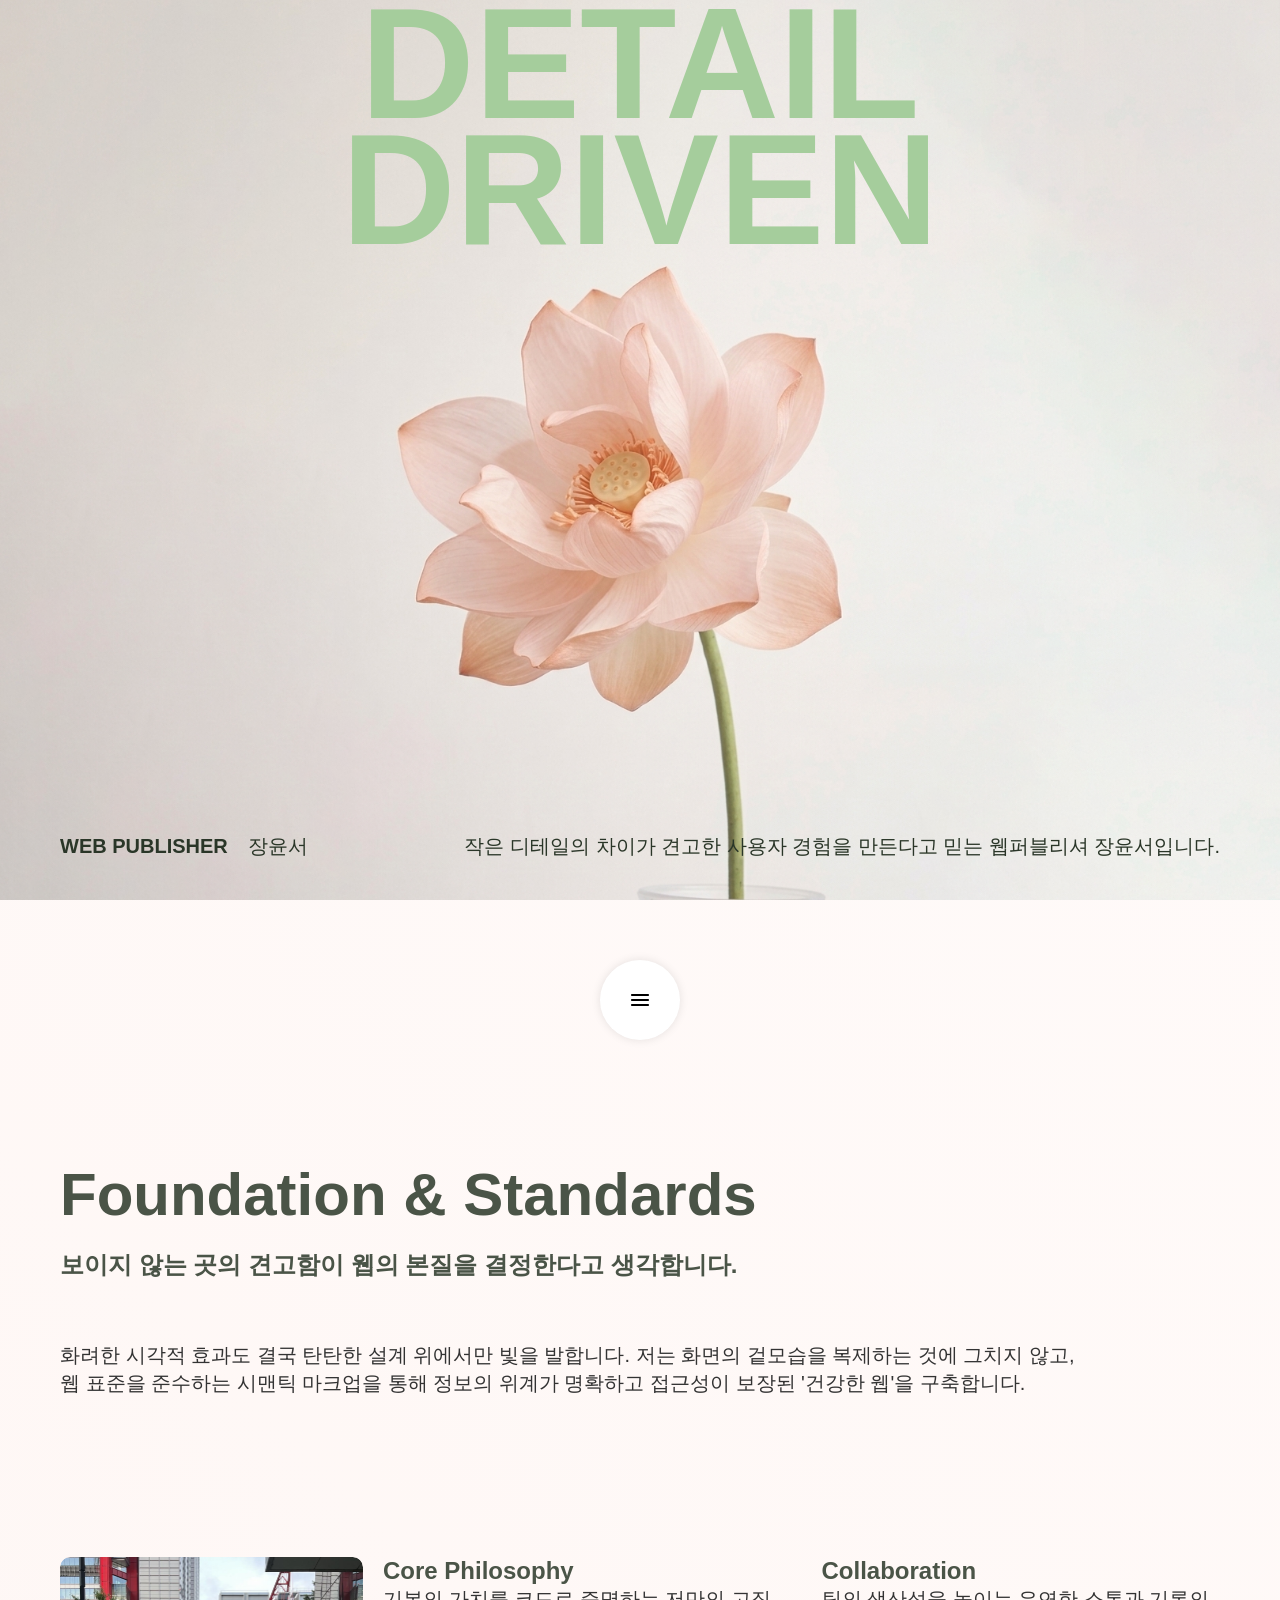
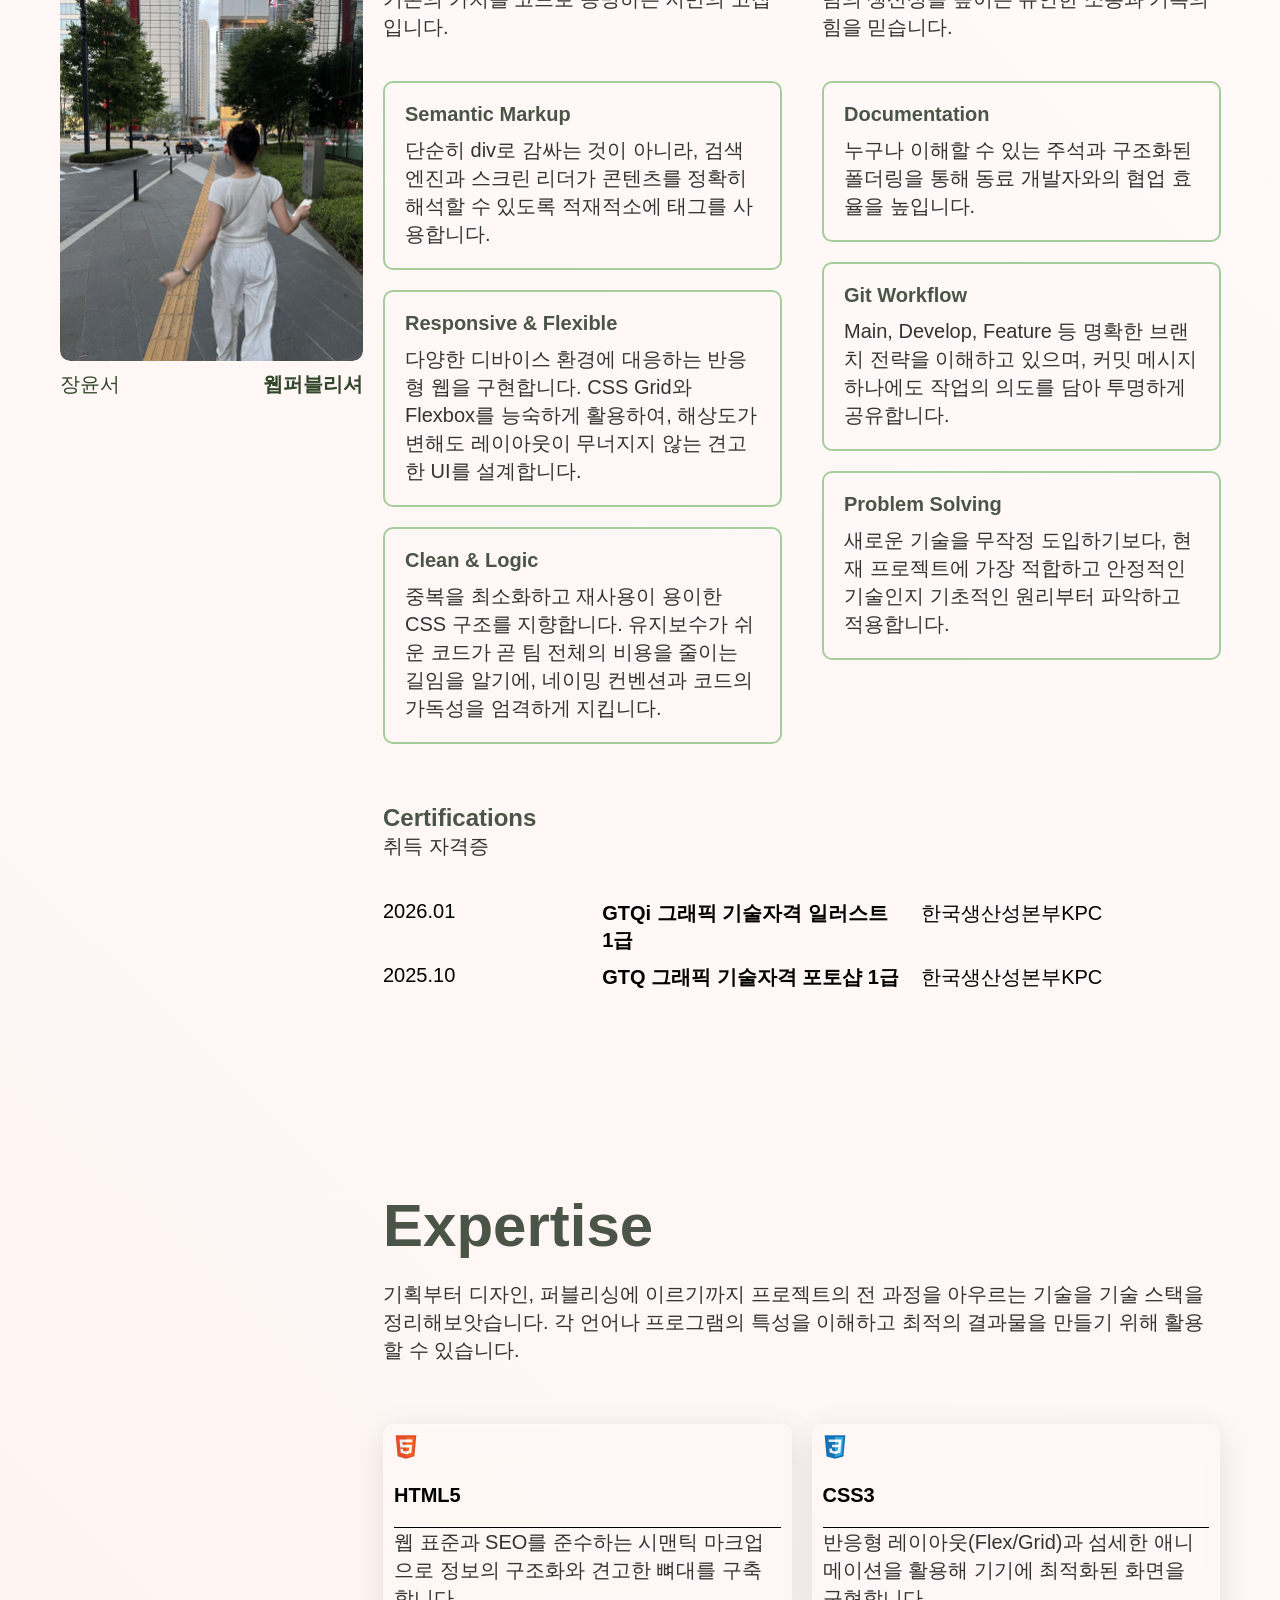
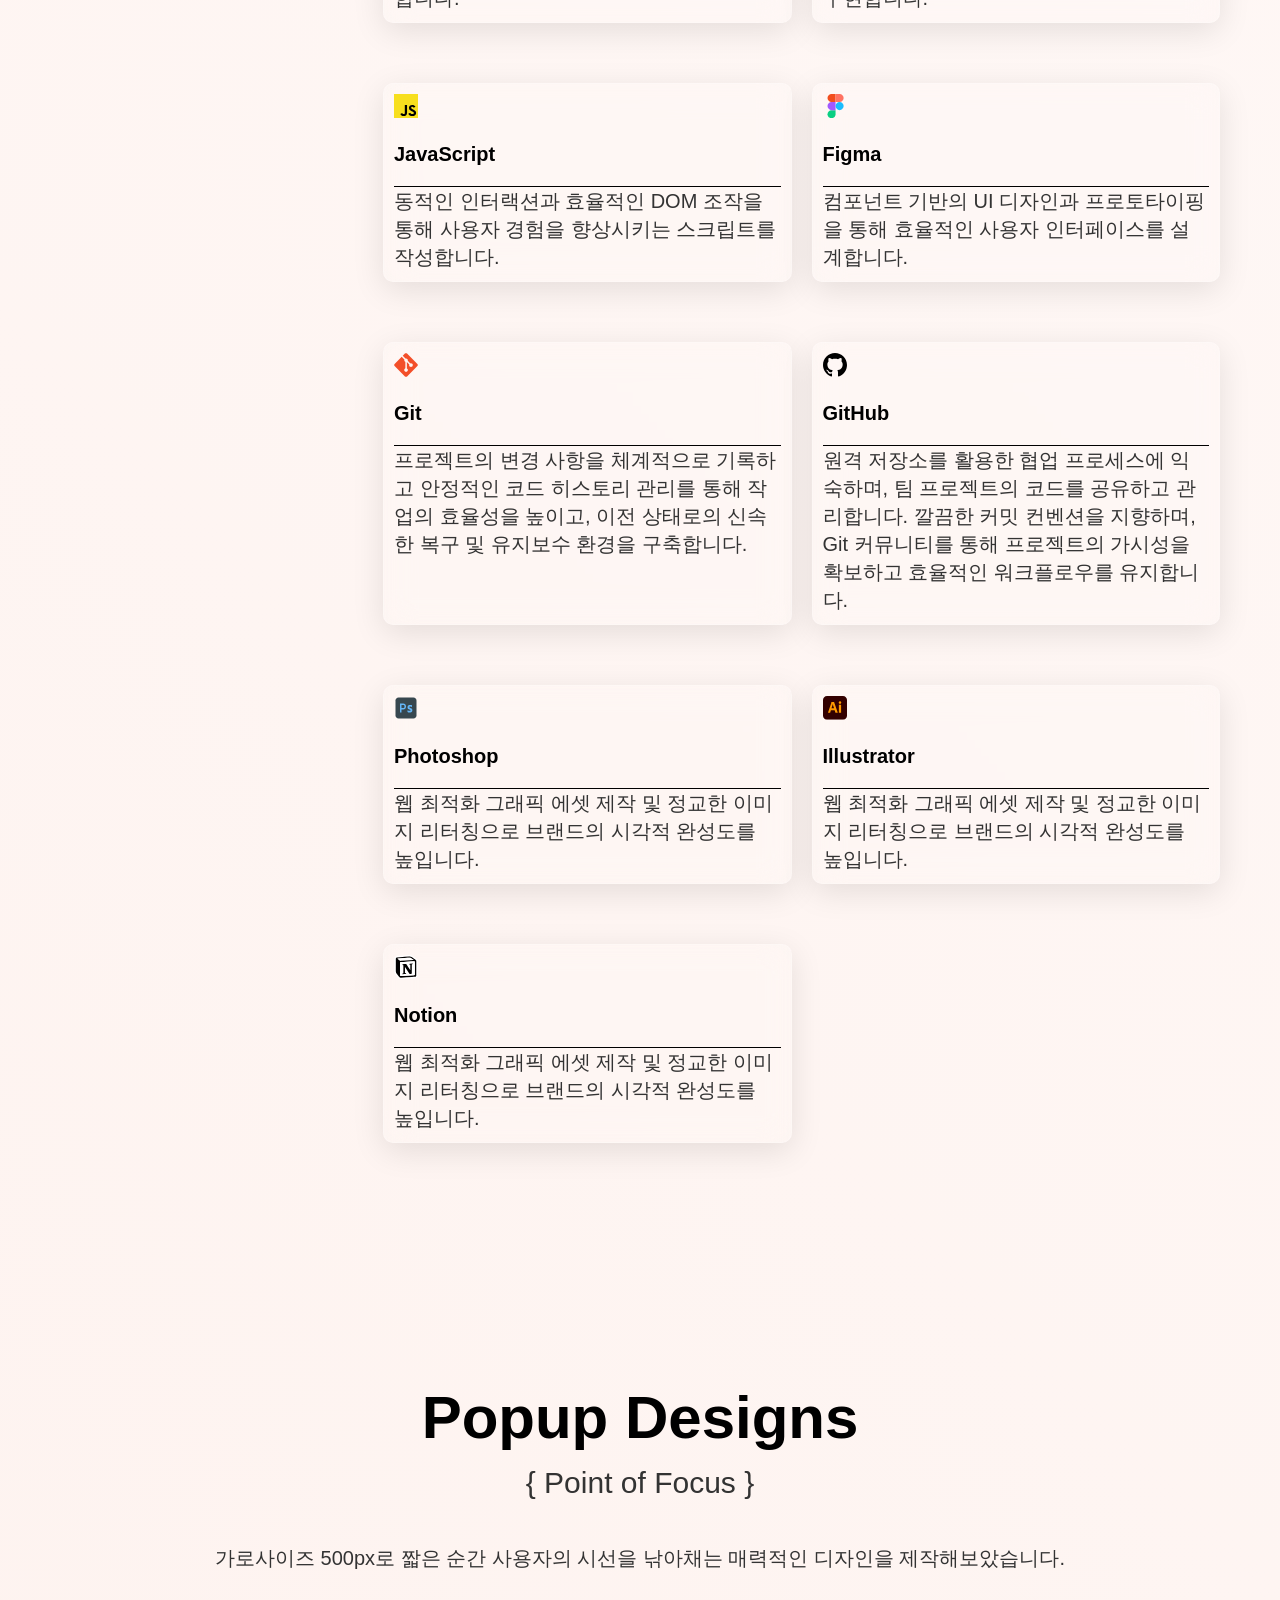
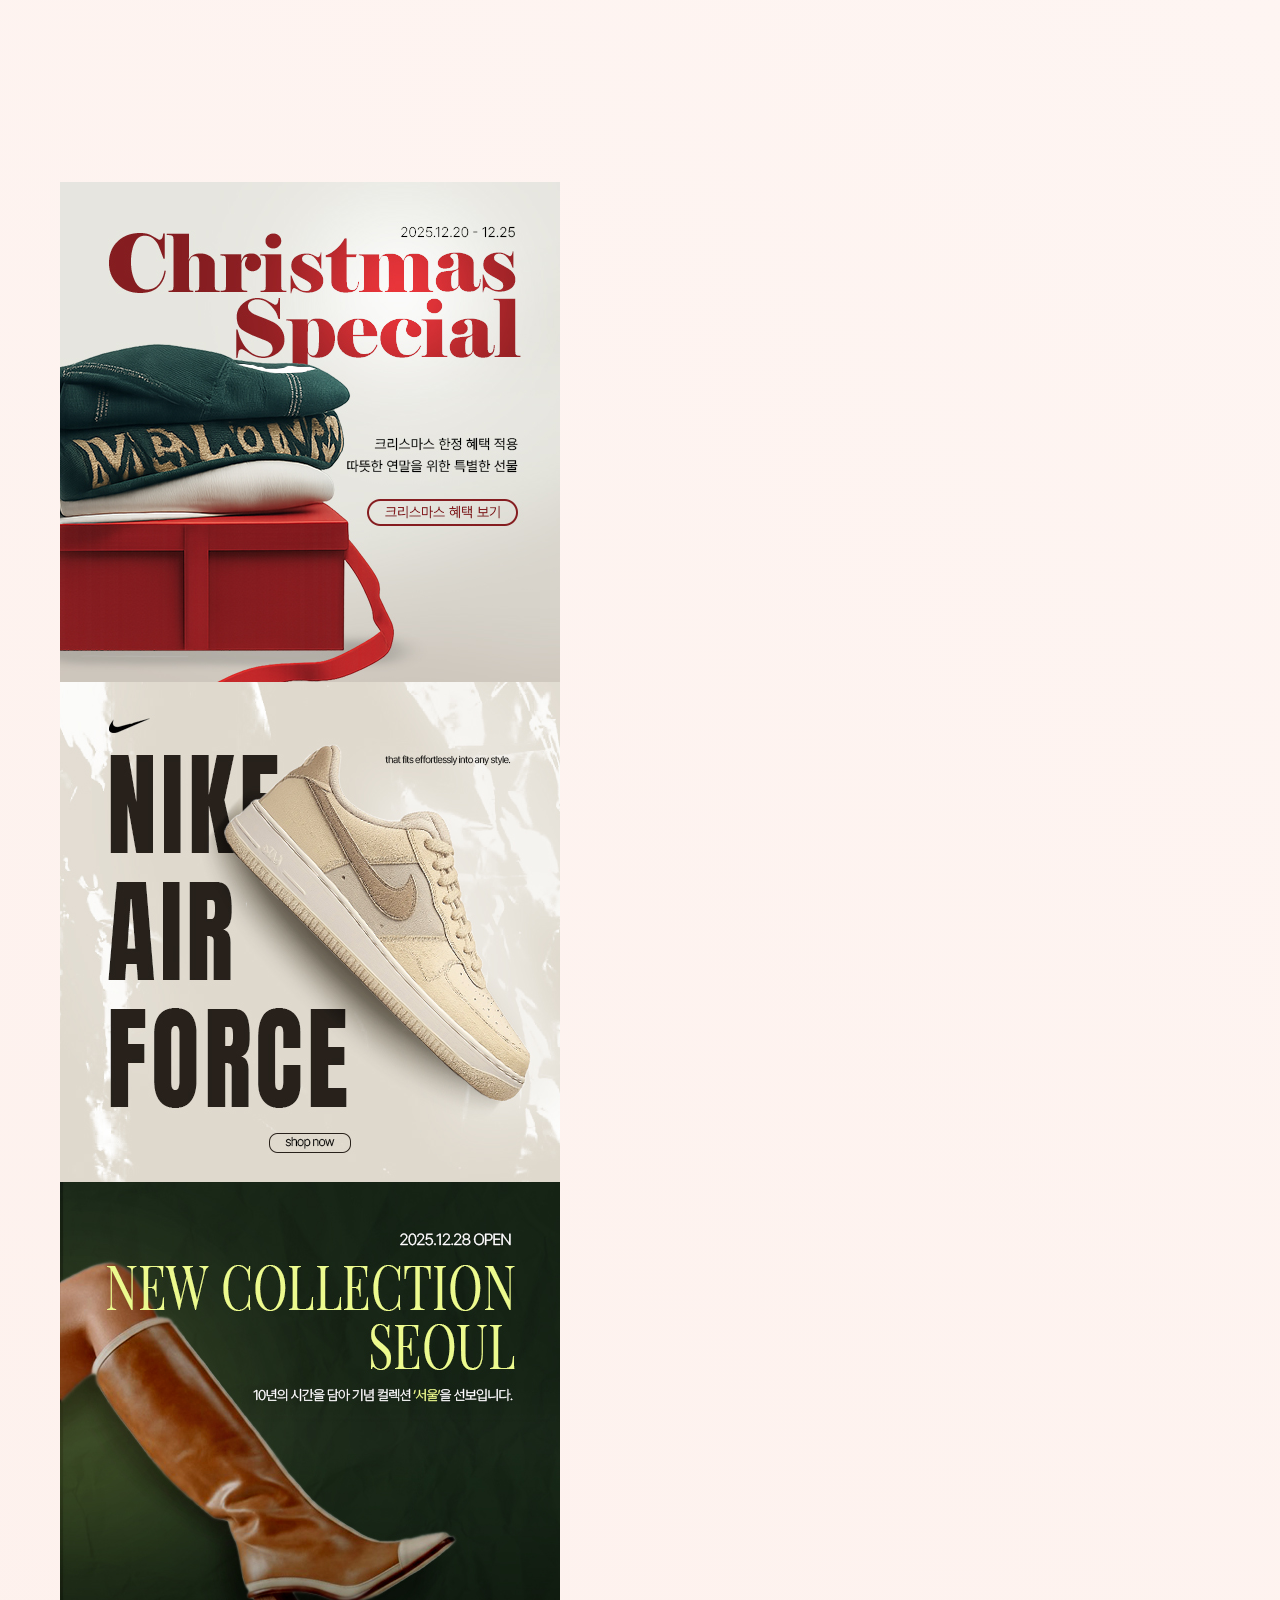
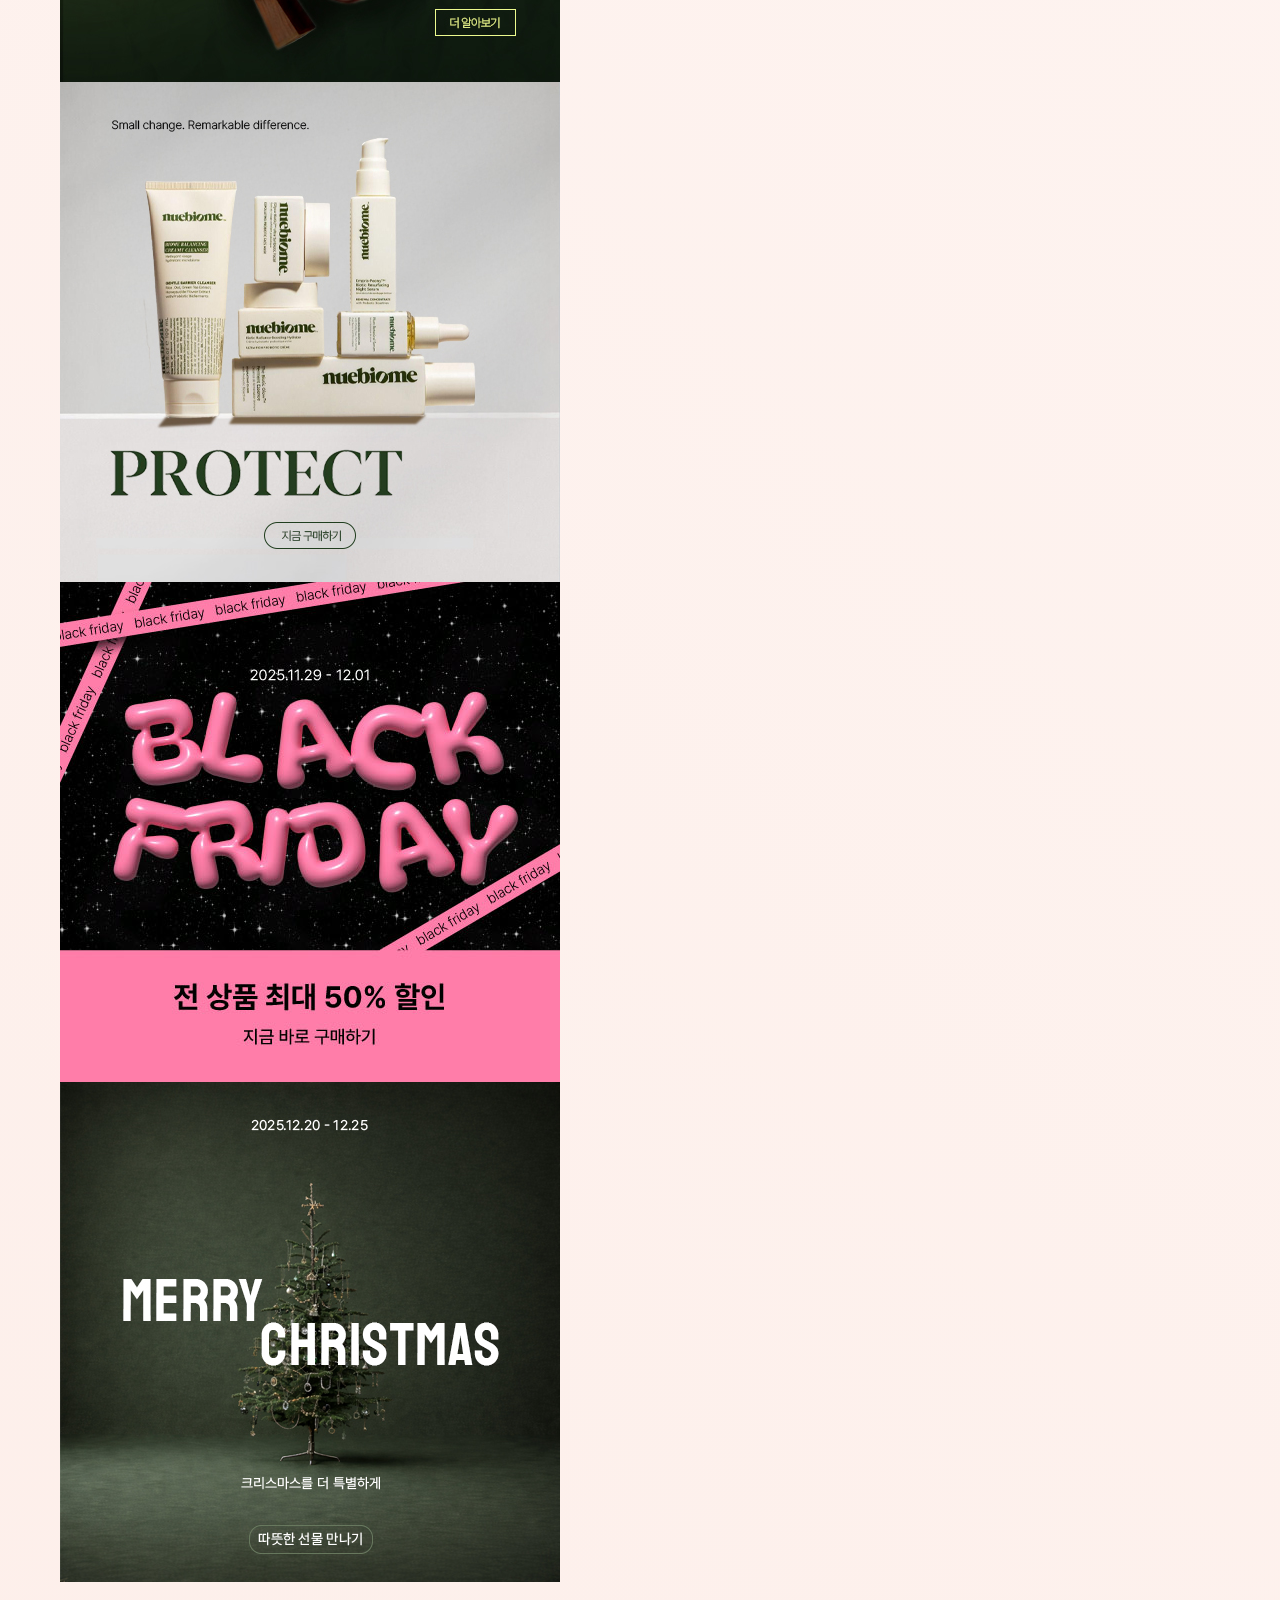
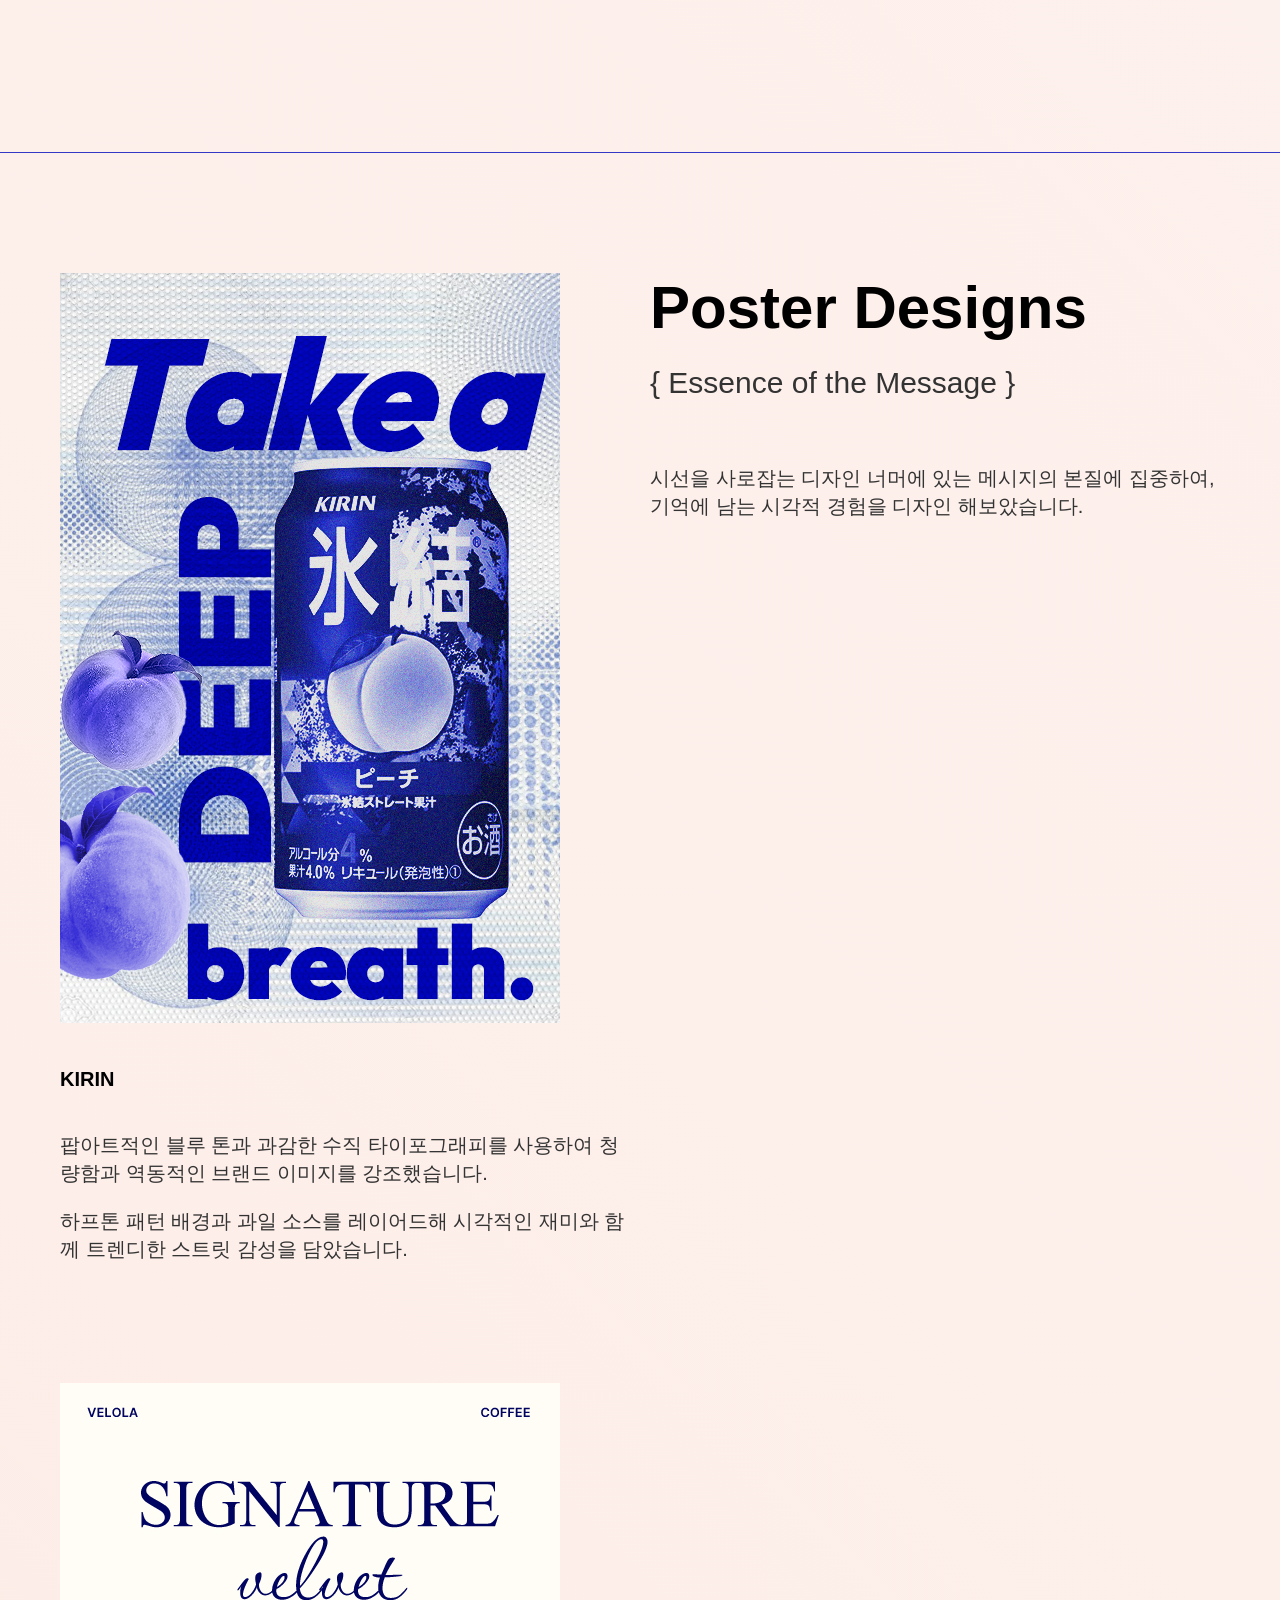
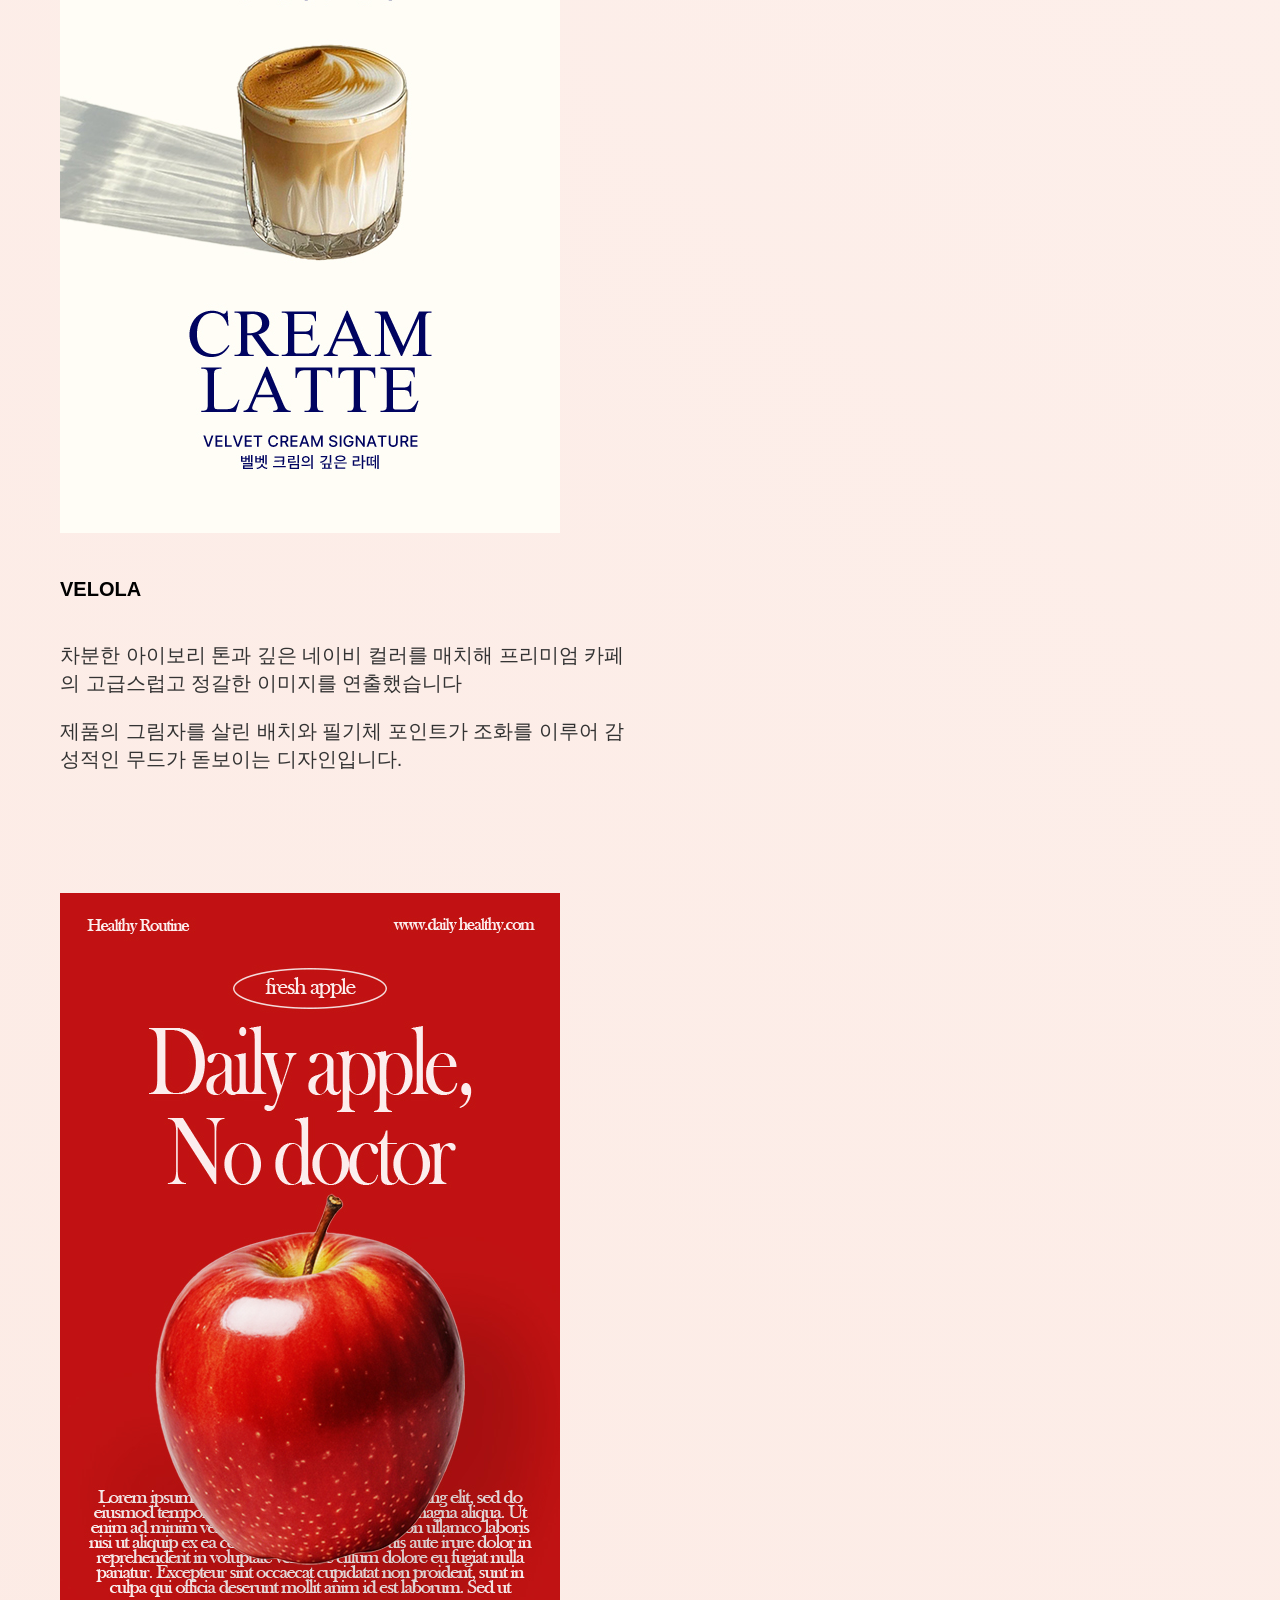
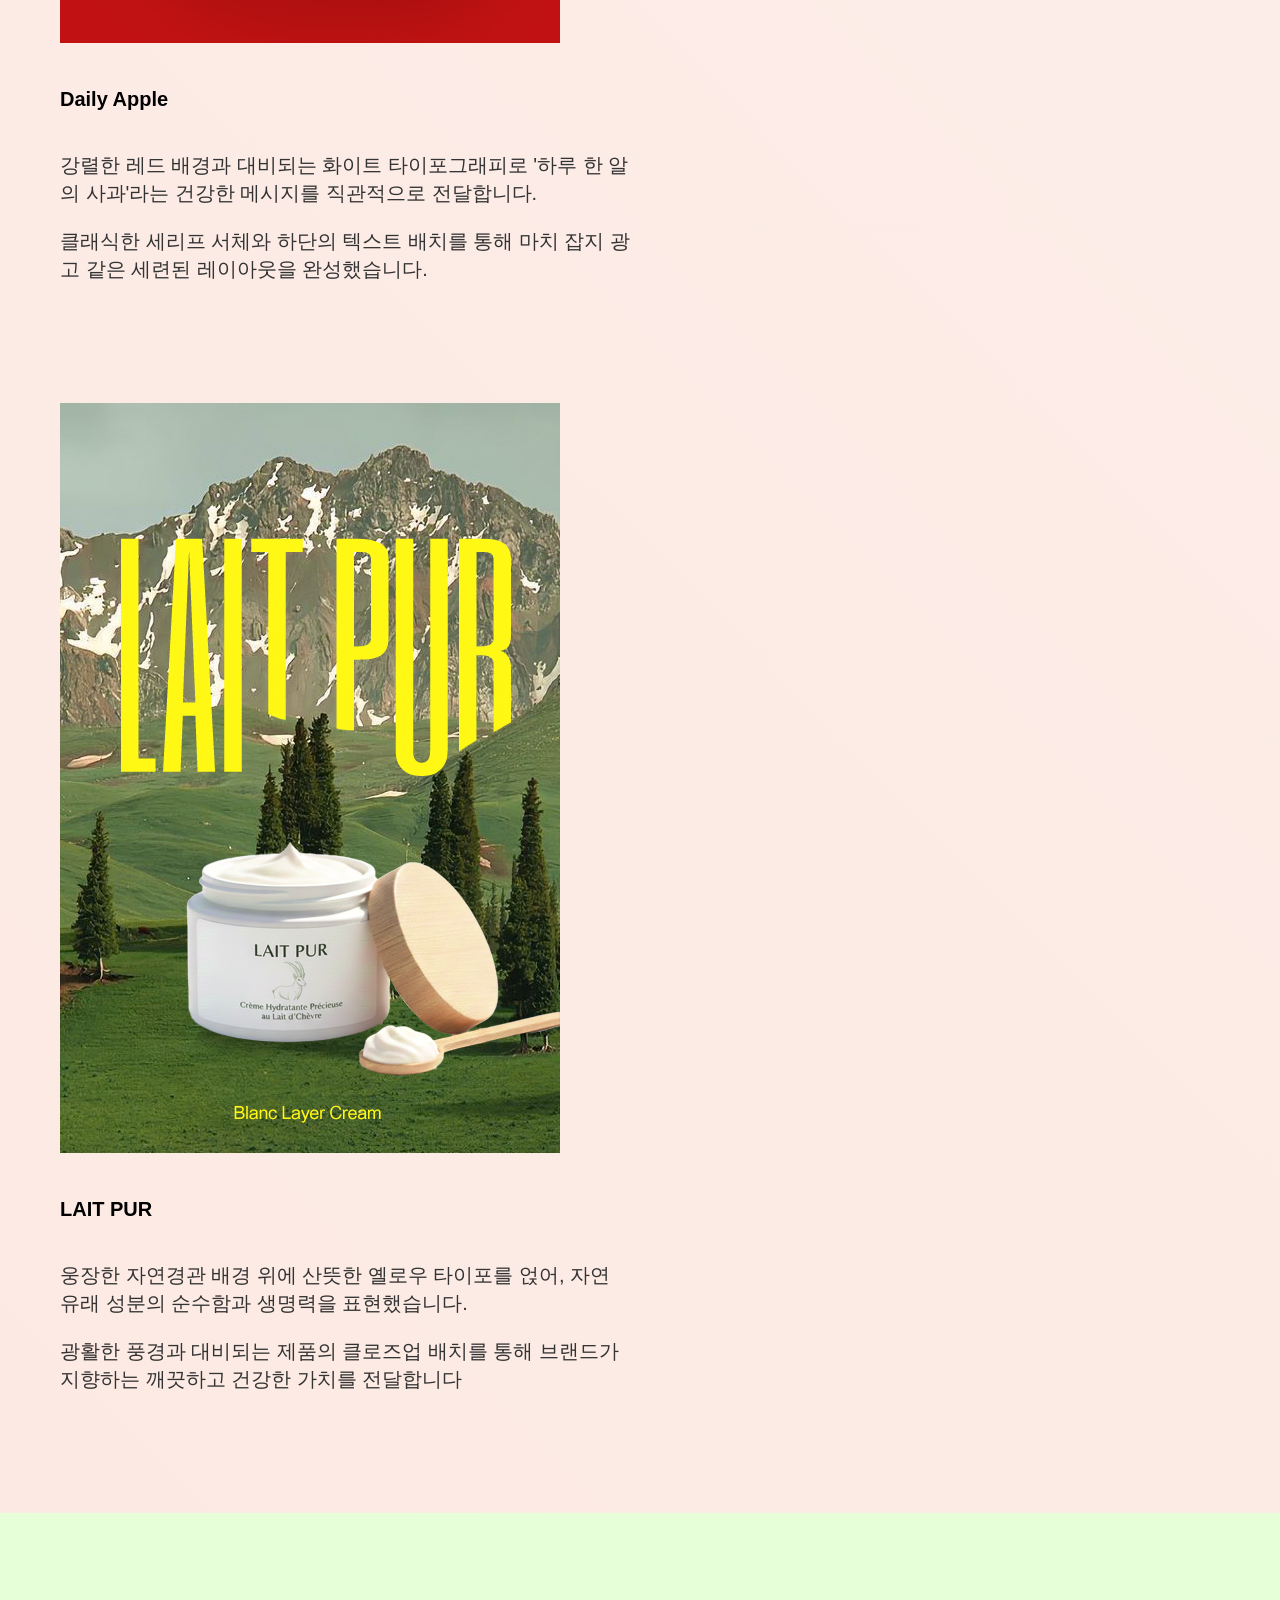
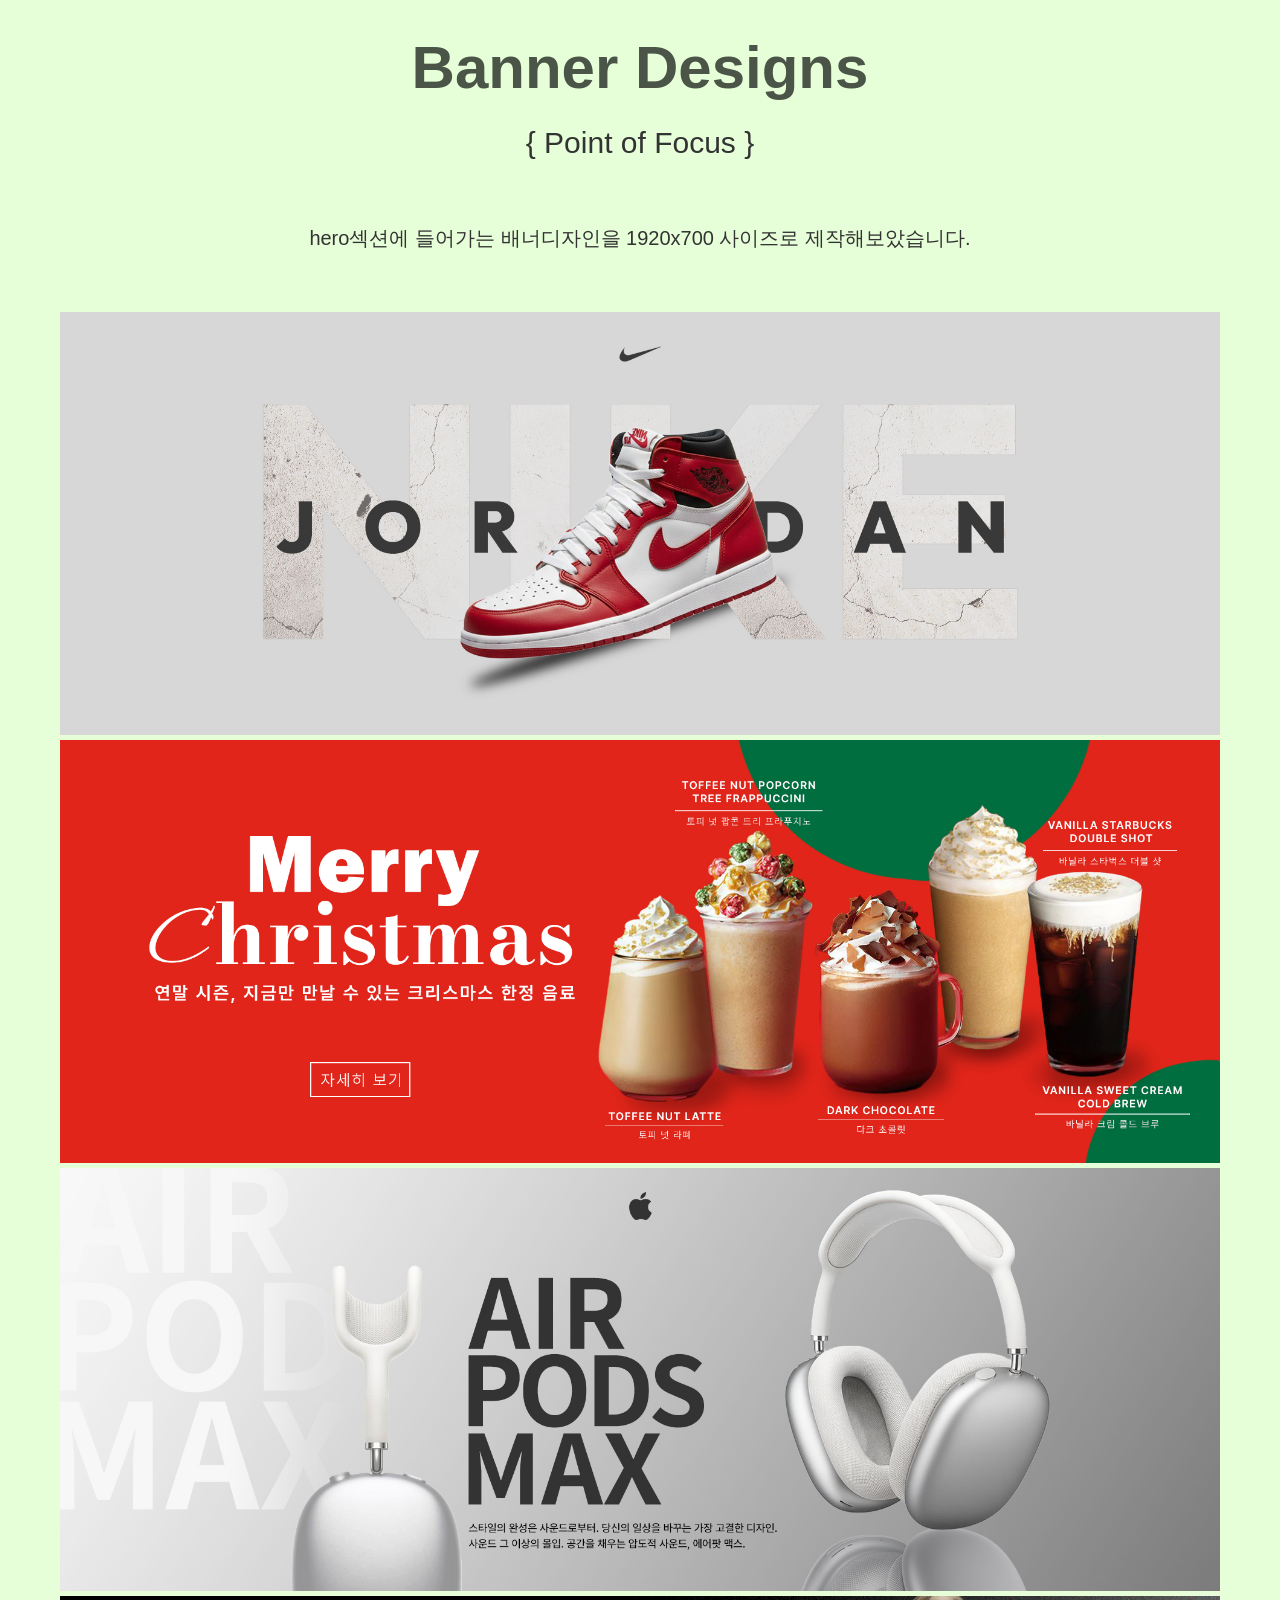
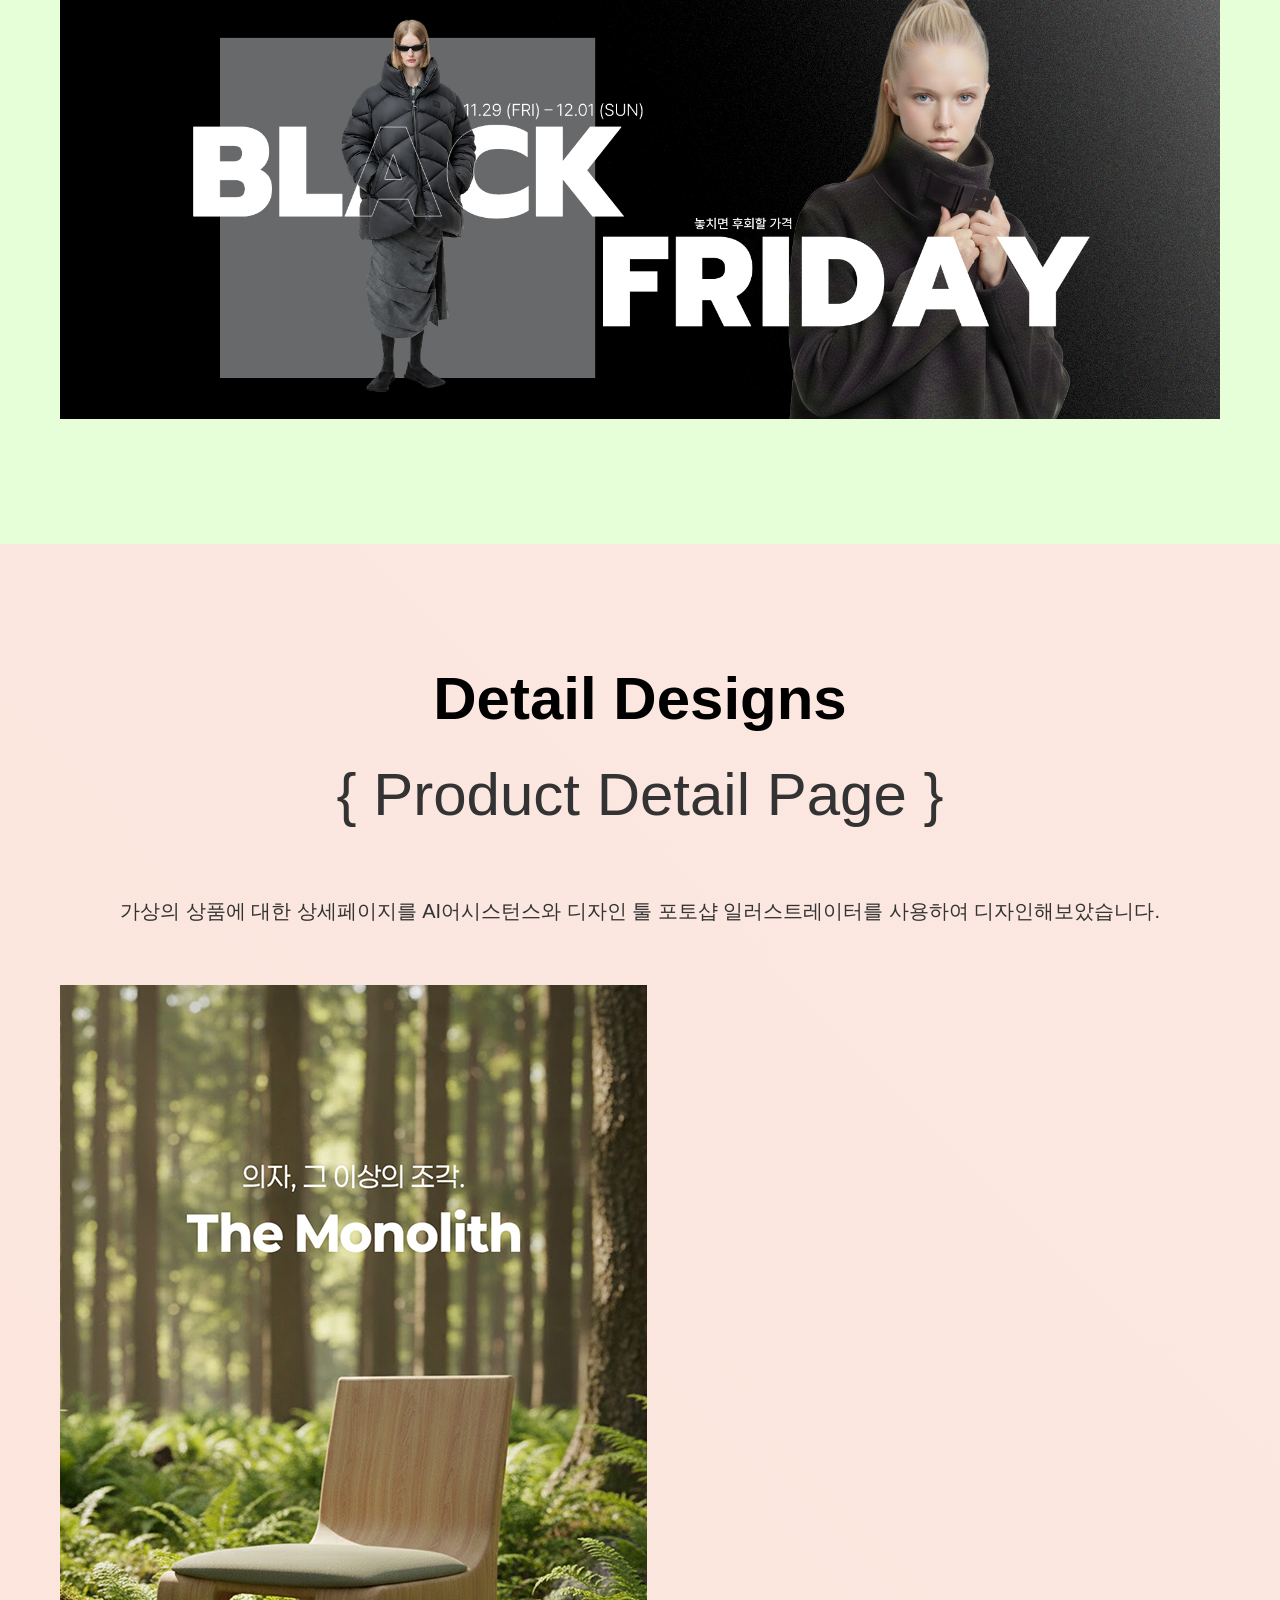
==== index.html @ 325a370f "11" ====
<!DOCTYPE html>
<html lang="'ko'">
<head>
    <meta charset="UTF-8">
    <meta name="viewport" content="width=device-width, initial-scale=1.0">
    <title>웹퍼블리셔 장윤서의 프로필페이지입니다.</title>

    <!-- SEO - 검색 최적화 설정 -->
    <meta name="description" content="웹퍼블리셔 장윤서의 포트폴리오 홈페이지입니다.">
    <meta name="keywords" content="웹퍼블리셔 포트폴리오, 웹퍼블리셔 포트폴리오 웹사이트">
    <meta name="author" content="웹퍼블리셔 장윤서">
    <!-- 검색 엔진이 페이지 색인 허용시킴(선택적으로 사용) -->
    <meta name="robots" content="index, follow">
    <link rel="icon" sizes="32x32" type="image/png" href="./img/favicon.jpg">

    <!-- 오픈그래프 설정 (카카오톡,페이스북과 같은 곳에 링크로 공유될 때 보여지는 카드 정보 내용)-->
    <meta property="og:title" content="웹퍼블리셔 장윤서의 프로필 홈페이지">
    <meta property="og:description" content="취업용도의 웹퍼블리셔 포트폴리오 웹사이트 입니다. html, css, javascript 언어를 사용하여 직접 구현하였습니다. 팝업, 배너, 상세페이지 등 제작한 작업물들을 직접 확인하실 수 있습니다.">
    <meta property="og:url" content="/">
    <meta property="og:image" content="./img/sns-card.jpg">
    <meta property="og:type" content="website">

    <link rel="stylesheet" href="./css/reset.css">
    <link rel="stylesheet" href="./css/font.css">
    <link rel="stylesheet" href="./css/system.css">
    <link rel="stylesheet" href="./css/index.css">

    <script src="./js/bbyong.js"></script>
    <link rel="stylesheet" href="https://cdn.jsdelivr.net/npm/swiper@12/swiper-bundle.min.css"/>
    <script src="https://cdn.jsdelivr.net/npm/swiper@12/swiper-bundle.min.js"></script>

    <script src="./js/index.js"></script>

    
</head>
<body>
    <div class="all-menu">
        <ul class="all-menu-list">
            <li><a href="#sec1">about me</a></li>
            <li><a href="#sec2">expertise</a></li>
            <li><a href="#sec3">popup designs</a></li>
            <li><a href="#sec4">poster designs</a></li>
            <li><a href="#sec5">banner designs</a></li>
            <li><a href="#detail">PDP designs</a></li>
            <li><a href="#sec7">responsive web project</a></li>
            <li><a href="#sec8">contact</a></li>
        </ul>
    </div>

    <!-- 히어로배너 -->
    <div class="hero water-container">
        <div class="common-frame">
            <h1 class="hero-txt1 ">Detail Driven</h1>
            <div class="hero-txt2">
                <div class="hero-txt2-left"><span>WEB PUBLISHER</span>장윤서</div>
                <div class="hero-txt2-right">작은 디테일의 차이가 견고한 사용자 경험을 만든다고 믿는 웹퍼블리셔 장윤서입니다.</div>
            </div>
        </div>
    </div>

    <main>
        <div class="menu-sticky">
            <div class="btn-menu">
                <img class="btn-img" src="./img/btn-menu.svg" alt="전체 메뉴">
            </div>
        </div>
        <!-- 어바웃미 섹션 -->
        <div class="profile">
            <div class="common-frame">
                <div class="pro-title" id="sec1">
                    <section>
                        <h2>Foundation & Standards </h2>
                    </section>
                    <section>
                        <h3>보이지 않는 곳의 견고함이 웹의 본질을 결정한다고 생각합니다.</h3>
                        <p>
                            화려한 시각적 효과도 결국 탄탄한 설계 위에서만 빛을 발합니다. 저는 화면의 겉모습을 복제하는 것에 그치지 않고, <br>
                            웹 표준을 준수하는 시맨틱 마크업을 통해 정보의 위계가 명확하고 접근성이 보장된 '건강한 웹'을 구축합니다. 
                        </p>
                    </section>
                </div>
                <div class="profile1">
                    <figure class="sticky-figure">
                        <div class="card-inner">
            
                            <div class="card-front">
                                <img src="./img/my-img.jpg" alt="웹퍼블리셔 장윤서의 실모습">
                            </div>
    
                            <div class="card-back">
                                <img src="./img/card-bg-2.png" alt="윤서 님의 시그니처 꽃 이미지">
                            </div>
    
                        </div>
    
                        <figcaption>
                            <span>장윤서</span>
                            <span class="fwb">웹퍼블리셔</span>
                        </figcaption>
                    </figure>
                    <div class="profile-desc">
                        <div class="profile-desc-grid">
                            <section class="co">
                                <h4>Core Philosophy</h4>
                                <p>기본의 가치를 코드로 증명하는 저만의 고집입니다.</p>
                                <ul>
                                    <li class="fade-in-floating">
                                        <h5>Semantic Markup</h5>
                                        <p>단순히 div로 감싸는 것이 아니라, 검색 엔진과 스크린 리더가 콘텐츠를 정확히 해석할 수 있도록 적재적소에 태그를 사용합니다.</p>
                                    </li>
                                    <li class="fade-in-floating">
                                        <h5>Responsive & Flexible</h5>
                                        <p>다양한 디바이스 환경에 대응하는 반응형 웹을 구현합니다. CSS Grid와 Flexbox를 능숙하게 활용하여, 해상도가 변해도 레이아웃이 무너지지 않는 견고한 UI를 설계합니다.</p>
                                    </li>
                                    <li class="fade-in-floating">
                                        <h5>Clean & Logic</h5>
                                        <p>중복을 최소화하고 재사용이 용이한 CSS 구조를 지향합니다. 유지보수가 쉬운 코드가 곧 팀 전체의 비용을 줄이는 길임을 알기에, 네이밍 컨벤션과 코드의 가독성을 엄격하게 지킵니다.</p>
                                    </li>
                                </ul>
                            </section>
                            <section class="co">
                                <h4>Collaboration</h4>
                                <p>팀의 생산성을 높이는 유연한 소통과 기록의 힘을 믿습니다.</p>
                                <ul>
                                    <li class="fade-in-floating">
                                        <h5>Documentation</h5>
                                        <p >누구나 이해할 수 있는 주석과 구조화된 폴더링을 통해 동료 개발자와의 협업 효율을 높입니다. <br></p>
                                    </li>
                                    <li class="fade-in-floating">
                                        <h5>Git Workflow</h5>
                                        <p>Main, Develop, Feature 등 명확한 브랜치 전략을 이해하고 있으며, 커밋 메시지 하나에도 작업의 의도를 담아 투명하게 공유합니다. <br></p>
                                    </li>
                                    <li class="fade-in-floating">
                                        <h5>Problem Solving</h5>
                                        <p>새로운 기술을 무작정 도입하기보다, 현재 프로젝트에 가장 적합하고 안정적인 기술인지 기초적인 원리부터 파악하고 적용합니다. <br></p>
                                    </li>
                                </ul>
                            </section>
                            <section class="certi co">
                                <h4>Certifications</h4>
                                <p>취득 자격증</p>
                                <dl class="certi-dl">
                                    <dt>2026.01</dt>
                                    <dd class="fwb">GTQi 그래픽 기술자격 일러스트 1급</dd>
                                    <dd>한국생산성본부KPC</dd>
                                    <dt>2025.10</dt>
                                    <dd class="fwb">GTQ 그래픽 기술자격 포토샵 1급</dd>
                                    <dd>한국생산성본부KPC</dd>
                                </dl>
                            </section>
                        </div>
                        <!-- 스킬섹션 -->
                        <div class="expert" id="sec2">
                            <div class="exp-title">
                                <h2>Expertise</h2>
                                <p>기획부터 디자인, 퍼블리싱에 이르기까지 프로젝트의 전 과정을 아우르는 기술을 기술 스택을 정리해보앗습니다. 각 언어나 프로그램의 특성을 이해하고 최적의 결과물을 만들기 위해 활용할 수 있습니다.</p>
                            </div>
                            <ul class="skill-grid">
                                <li class="glass-box">
                                    <figure class="icon">
                                        <img src="./img/icon-html.svg" alt="html5">
                                    </figure>
                                    <h4>HTML5</h4>
                                    <p>웹 표준과 SEO를 준수하는 시맨틱 마크업으로 정보의 구조화와 견고한 뼈대를 구축합니다.</p>
                                </li>
                                <li class="glass-box">
                                    <figure class="icon">
                                        <img src="./img/icon-css.svg" alt="css3">
                                    </figure>
                                    <h4>CSS3 </h4>
                                    <p>반응형 레이아웃(Flex/Grid)과 섬세한 애니메이션을 활용해 기기에 최적화된 화면을 구현합니다.</p>
                                </li>
                                <li class="glass-box">
                                    <figure class="icon">
                                        <img src="./img/icon-js.svg" alt="JavaScript">
                                    </figure>
                                    <h4>JavaScript</h4>
                                    <p>동적인 인터랙션과 효율적인 DOM 조작을 통해 사용자 경험을 향상시키는 스크립트를 작성합니다.</p>
                                </li>
                                <li class="glass-box">
                                    <figure class="icon">
                                        <img src="./img/icon-figma.svg" alt="Figma">
                                    </figure>
                                    <h4>Figma</h4>
                                    <p>컴포넌트 기반의 UI 디자인과 프로토타이핑을 통해 효율적인 사용자 인터페이스를 설계합니다.</p>
                                </li>
                                <li class="glass-box">
                                    <figure class="icon">
                                        <img src="./img/icon-git.svg" alt="Git">
                                    </figure>
                                    <h4>Git</h4>
                                    <p>프로젝트의 변경 사항을 체계적으로 기록하고 안정적인 코드 히스토리 관리를 통해 작업의 효율성을 높이고, 이전 상태로의 신속한 복구 및 유지보수 환경을 구축합니다.</p>
                                </li>
                                <li class="glass-box">
                                    <figure class="icon">
                                        <img src="./img/icon-github.svg" alt="GitHub">
                                    </figure>
                                    <h4>GitHub</h4>
                                    <p>원격 저장소를 활용한 협업 프로세스에 익숙하며, 팀 프로젝트의 코드를 공유하고 관리합니다. 깔끔한 커밋 컨벤션을 지향하며, Git 커뮤니티를 통해 프로젝트의 가시성을 확보하고 효율적인 워크플로우를 유지합니다.  </p>
                                </li>
                                <li class="glass-box">
                                    <figure class="icon">
                                        <img src="./img/icon-ps.svg" alt="Photoshop">
                                    </figure>
                                    <h4>Photoshop</h4>
                                    <p>웹 최적화 그래픽 에셋 제작 및 정교한 이미지 리터칭으로 브랜드의 시각적 완성도를 높입니다.</p>
                                </li>
                                <li class="glass-box">
                                    <figure class="icon">
                                        <img src="./img/icon-ai.svg" alt="Illustrator">
                                    </figure>
                                    <h4>Illustrator</h4>
                                    <p>웹 최적화 그래픽 에셋 제작 및 정교한 이미지 리터칭으로 브랜드의 시각적 완성도를 높입니다.</p>
                                </li>
                                <li class="glass-box">
                                    <figure class="icon">
                                        <img src="./img/icon-notion.svg" alt="notion">
                                    </figure>
                                    <h4>Notion</h4>
                                    <p>웹 최적화 그래픽 에셋 제작 및 정교한 이미지 리터칭으로 브랜드의 시각적 완성도를 높입니다.</p>
                                </li>
                            </ul>
                        </div>
                    </div>
    
                </div>
            </div>
        </div>
    
        <!-- 팝업 디자인 섹션 -->
        <div class="popup" id="sec3">
            <div class="common-frame">
                <h2>Popup Designs</h2>
                <p>{ Point of Focus }</p>
                <p>가로사이즈 500px로 짧은 순간 사용자의 시선을 낚아채는 매력적인 디자인을 제작해보았습니다.</p>
                <!-- <div class="popup-contents">
                    <div class="popup-txt">
                        <div class="swiper popup-txt-slider">
                            <div class="swiper-wrapper">
                                <div class="swiper-slide">
                                    <h3>크리스마스 테마 팝업</h3>
                                    <p>크리스마스를 상징하는 딥 그린과 선명한 레드를 메인 컬러로 사용하면서도, 배경에 부드러운 아이보리 톤을 깔아 자극적이지 않고 따뜻한 연말의 감성을 표현했습니다.</p>
                                    <p>일반적인 귀여운 크리스마스 컨셉보다는 무게감 있는 폰트와 질감이 느껴지는 오브제 이미지를 활용하여, 브랜드의 프리미엄한 가치를 강조했습니다.</p>
                                </div>
                                <div class="swiper-slide">
                                    <h3>뷰티 브랜드 팝업</h3>
                                    <p>'Small change, Remarkable difference'라는 슬로건에 맞춰, 깨끗하고 신뢰감 있는 코스메틱의 무드를 강조했습니다. 제품을 수직으로 쌓아 올린 구도를 통해 균형 잡힌 밸런스를 시각화했습니다.</p>
                                    <p>무채색 배경에 그린 톤의 타이포그래피를 매치하여 내추럴하고 건강한 느낌을 주었으며, 버튼 디자인에 라운드 값을 주어 부드러운 이미지를 완성했습니다.</p>
                                </div>
                                <div class="swiper-slide">
                                    <h3>블랙 프라이데이 팝업</h3>
                                    <p>일반적인 블랙 프라이데이의 무겁고 강한 이미지 대신, 키치하고 트렌디한 핑크 컬러와 3D 느낌의 볼륨감 있는 텍스트를 사용하여 타겟층의 시선을 사로잡는 팝한 무드를 의도했습니다.</p>
                                    <p>별빛이 흐르는 듯한 우주 배경과 핑크색 테이프 텍스처를 교차 배치하여 스타일리시한 공간감을 주었고, '최대 50%'라는 핵심 정보를 하단에 명확히 배치하여 클릭을 유도했습니다.</p>
                                </div>
                                <div class="swiper-slide">
                                    <h3>나이키 팝업</h3>
                                    <p>제품의 텍스처와 형태에 집중할 수 있도록 미니멀한 레이아웃을 구성했습니다. 거칠면서도 정돈된 배경 질감을 통해 에어포스 특유의 스트릿 감성과 클래식함을 동시에 표현했습니다.</p>
                                    <p>대담하고 굵은 타이포그래피를 제품 뒤편에 배치하여 입체감을 주었으며, 전체적인 톤을 베이지와 브라운으로 통일하여 차분하면서도 힙한 느낌을 강조했습니다.</p>
                                </div>
                                <div class="swiper-slide">
                                    <h3>슈즈 브랜드 팝업</h3>
                                    <p>롱부츠의 우아한 라인을 강조하기 위해 대각선 구도를 활용하여 시각적인 역동성을 주었습니다. '서울' 컬렉션의 세련된 도시 감성을 담아내고자 했습니다.</p>
                                    <p>다크 그린의 배경과 대비되는 옐로우 컬러의 타이포그래피로 주목도를 높였으며, 종이 질감이 느껴지는 배경을 사용하여 빈티지하면서도 고급스러운 프리미엄 무드를 연출했습니다.</p>
                                </div>
                                <div class="swiper-slide">
                                    <h3>크리스마스 팝업</h3>
                                    <p>정중앙에 배치된 트리와 어두운 배경을 통해 차분하고 고요한 크리스마스의 밤을 재현했습니다. 화려함보다는 정갈하고 따뜻한 '특별함'에 초점을 맞추었습니다.</p>
                                    <p>'MERRY CHRISTMAS' 문구를 트리에 걸친 듯한 레이아웃으로 배치하여 시각적인 재미를 주었고, 하단 텍스트와 버튼에 얇고 깔끔한 폰트를 사용하여 여백의 미를 살린 고급스러운 팝업을 완성했습니다.</p>
                                </div> 
                            </div>
                        </div>
                        <script>
                            const popupTxtSlider = new Swiper(".popup-txt-slider",{
                                effect:"fade",
                                allowTouchMove: false,
                            })
                        </script>
                    </div>
                    <div class="popup-station">
                        <div class="swiper popup-img-slider">
                            <div class="swiper-wrapper">
                                <div class="swiper-slide">
                                    <img src="./img/popup/christmas.jpg" alt="크리스마 팝업">
                                </div>
                                <div class="swiper-slide">
                                    <img src="./img/popup/skincare.jpg" alt="뷰티 브랜드 팝업">
                                </div>
                                <div class="swiper-slide">
                                    <img src="./img/popup/blackfriday.jpg" alt="블랙 프라이데이 팝업">
                                </div>
                                <div class="swiper-slide">
                                    <img src="./img/popup/nike.jpg" alt="나이키 팝업">
                                </div>
                                <div class="swiper-slide">
                                    <img src="./img/popup/shoes.jpg" alt="슈즈 브랜드 팝업">
                                </div>
                                <div class="swiper-slide">
                                    <img src="./img/popup/chris-2.jpg" alt="크리스마스 팝업">
                                </div>
                            </div>
                        </div>
                        <script>
                            const popupImgSlider = new Swiper(".popup-img-slider",{
                                // centeredSlides: true,
                                speed:7000,
                                autoplay:{
                                    delay:0
                                },
                                loop:true,
                                slidesPerView: 1.4,
                                spaceBetween: 14,
                                // Responsive breakpoints
                                breakpoints: {
                                    // when window width is >= 320px
                                    320: {
                                    slidesPerView: 1.6,
                                    spaceBetween: 14
                                    },
                                    // when window width is >= 480px
                                    480: {
                                    slidesPerView: 1.6,
                                    spaceBetween: 14
                                    },
                                    // when window width is >= 640px
                                    1200: {
                                    slidesPerView: 1.7,
                                    spaceBetween: 20
                                    },
                                    1400: {
                                    slidesPerView: 2.2,
                                    spaceBetween: 20
                                    },
                                }
                            })
    
                                popupImgSlider.on('slideChange', function () {
                                    // console.log(event1ImgSlider.realIndex);
                                    popupTxtSlider.slideTo(popupImgSlider.realIndex, 1000)
                                });
                        </script>
                    </div>
                </div> -->
                <div class="swiper mySwiper ">
                    <div class="swiper-wrapper">
                        <div class="swiper-slide">
                            <img src="./img/popup/christmas.jpg"alt="크리스마 팝업">
                        </div>
                        <div class="swiper-slide">
                            <img src="./img/popup/nike.jpg" alt="나이키 팝업">
                        </div>
                        <div class="swiper-slide">
                            <img src="./img/popup/shoes.jpg" alt="슈즈 브랜드 팝업">
                        </div>
                        <div class="swiper-slide">
                            <img src="./img/popup/skincare.jpg" alt="뷰티 브랜드 팝업">
                        </div>
                        <div class="swiper-slide">
                            <img src="./img/popup/blackfriday.jpg" alt="블랙 프라이데이 팝업">
                        </div>
                        <div class="swiper-slide">
                            <img src="./img/popup/chris-2.jpg" alt="크리스마스 팝업">
                        </div>
                    </div>
                    <!-- <div class="swiper-pagination"></div> -->
                </div>
                <script>
                    var swiper = new Swiper(".mySwiper", {
                    loop: true,
                    autoplay: {
                        delay: 1800, // 2.5초마다 슬라이드 전환
                        disableOnInteraction: false, // 마우스로 직접 넘겨도 자동 재생이 멈추지 않음
                    },
                    speed: 1000, // 슬라이드 전환 애니메이션 속도 (1초 동안 부드럽게)
                    effect: "coverflow",
                    grabCursor: true,
                    centeredSlides: true,
                    slidesPerView: "auto",
                    coverflowEffect: {
                        rotate: 50,
                        stretch: 0,
                        depth: 100,
                        modifier: 1,
                        slideShadows: true,
                    },
                    pagination: {
                        el: ".swiper-pagination",
                    },
                  
                    });
                </script>
            </div>
        </div>
    
        <!-- 포스터 디자인 섹션 -->
         <div class="poster" id="sec4">
            <div class="common-frame">
                <ul class="poster-list">
                    <li>
                        <figure>
                            <img src="./img/poster/can-poster.jpg" alt="KIRIN">
                        </figure>
                        <div class="poster-txt">
                            <h3>KIRIN</h3>
                            <p>팝아트적인 블루 톤과 과감한 수직 타이포그래피를 사용하여 청량함과 역동적인 브랜드 이미지를 강조했습니다. </p>
                            <p>하프톤 패턴 배경과 과일 소스를 레이어드해 시각적인 재미와 함께 트렌디한 스트릿 감성을 담았습니다.</p>
                        </div>
                    </li>
                    <li>
                        <figure>
                            <img src="./img/poster/cafe-poster.jpg" alt="Inner Voice">
                        </figure>
                        <div class="poster-txt">
                            <h3>VELOLA</h3>
                            <p>차분한 아이보리 톤과 깊은 네이비 컬러를 매치해 프리미엄 카페의 고급스럽고 정갈한 이미지를 연출했습니다</p>
                            <p>제품의 그림자를 살린 배치와 필기체 포인트가 조화를 이루어 감성적인 무드가 돋보이는 디자인입니다.</p>
                        </div>
                    </li>
                    <li>
                        <figure>
                            <img src="./img/poster/appli-posrer.jpg" alt="VELOLA">
                        </figure>
                        <div class="poster-txt">
                            <h3>Daily Apple</h3>
                            <p>강렬한 레드 배경과 대비되는 화이트 타이포그래피로 '하루 한 알의 사과'라는 건강한 메시지를 직관적으로 전달합니다. </p>
                            <p>클래식한 세리프 서체와 하단의 텍스트 배치를 통해 마치 잡지 광고 같은 세련된 레이아웃을 완성했습니다.</p>
                        </div>
                    </li>
                    <li>
                        <figure>
                            <img src="./img/poster/cream-poster.jpg" alt="Essence of the Message">
                        </figure>
                        <div class="poster-txt">
                            <h3>LAIT PUR</h3>
                            <p>웅장한 자연경관 배경 위에 산뜻한 옐로우 타이포를 얹어, 자연 유래 성분의 순수함과 생명력을 표현했습니다.</p>
                            <p>광활한 풍경과 대비되는 제품의 클로즈업 배치를 통해 브랜드가 지향하는 깨끗하고 건강한 가치를 전달합니다</p>
                        </div>
                    </li>
                </ul>
                <div class="poster-title">
                    <h2>Poster Designs</h2>
                    <p>{  Essence of the Message  } </p>
                    <p>시선을 사로잡는 디자인 너머에 있는 메시지의 본질에 집중하여,
                    기억에 남는 시각적 경험을 디자인 해보았습니다.</p>
                </div>
            </div>
        </div>
    
        <!-- 배너 디자인 -->
         <div class="banner" id="sec5">
            <div class="common-frame">
                <h2>Banner Designs</h2>
                <p>{  Point of Focus  }</p>
                <p>hero섹션에 들어가는 배너디자인을 1920x700 사이즈로 제작해보았습니다.</p>
                <div class="swiper banner-slider">
                    <div class="swiper-wrapper">
                        <div class="swiper-slide">
                            <img src="./img/banner/nike.jpg" alt="나이키 배너">
                        </div>
                        <div class="swiper-slide">
                            <img src="./img/banner/christmas.jpg" alt="크리스마스 배너">
                        </div>
                        <div class="swiper-slide">
                            <img src="./img/banner/air-pods.jpg" alt="에어팟배너">
                        </div>
                        <div class="swiper-slide">
                            <img src="./img/banner/black-friday.jpg" alt="블랙프라이데이배너">
                        </div>
                    </div>
                </div>
                <script>
                    const bannerSlider = new Swiper(".banner-slider",{
                        autoplay:{
                            delay:3000
                        },
                        speed:1000,
                        loop:true
                    })
                </script>
    
    
            </div>
        </div>
    
        <!-- 상세페이지 디자인 -->
        <div class="detail" id="detail">
            <div class="common-frame">
                <h2>Detail Designs</h2>
                <p class="pf1">{  Product Detail Page  }</p>
                <p>가상의 상품에 대한 상세페이지를 AI어시스턴스와 디자인 툴 포토샵 일러스트레이터를 사용하여 디자인해보았습니다.</p>
                <div class="swiper detail-swiper">
                    <div class="swiper-wrapper">
                        <div class="swiper-slide">
                            <a href="./detail-1.html">
                                <figure>
                                    <img src="./img/detail/chair-thumb.jpg" alt="의자 디테일페이지 섬네일">
                                </figure>
                                <h4>Brand Concept Planning</h4>
                                <h5 class="fwb">기획부터 비주얼 완성까지, 직접 설계한 의자 상세페이지</h5>
                            </a>
                        </div>
                        
                        <div class="swiper-slide">
                            <a href="./detail-2.html">
                                <figure>
                                    <img src="./img/detail/headset-thumb.jpg" alt="헤드셋 디테일페이지 섬네일">
                                </figure>
                                <h4>Where Elegance Meets Next-Gen Technology</h4>
                                <h5 class="fwb">기술과 감각의 공존, 직접 설계한 무선 헤드셋 상세페이지</h5>
                            </a>
                        </div>
    
                        <div class="swiper-slide">
                            <a href="./detail-3.html">
                                <figure>
                                    <img src="./img/detail/cosmetic-thumb.jpg" alt="손세정제 디테일페이지 섬네일">
                                </figure>
                                <h4>The Art of Ergonomic Seating & Human-Centered Design</h4>
                                <h5 class="fwb">업무의 질을 바꾸는 설계, 직접 기획한 손세정제 상세페이지</h5>
                            </a>
                        </div>
                    </div>
                </div>
            </div>
        </div>

        <!-- 프로젝트 디자인 -->
         <div class="project" id="sec7">
            <div class="common-frame">
                <h2>Responsive Web Works</h2>
                <p class="pf1">{  Modern & Minimal  }</p>
                <p>실제 서비스 환경을 고려하여 제작된 반응형 프로젝트들입니다.<br>그리드 시스템과 상대단위를 활용하여 어떤 브라우저에서도 왜곡 없는 UI를 경험 하실 수 있도록 디자인하였습니다.</p>
                <h3 class="ptitle">Break Point</h3>
                <ul class="responsive-icon">
                    <li>
                        <figure>
                            <img src="./img/brk1.svg" alt="모바일 768픽셀">
                        </figure>
                        <h5>mobile</h5>
                        <p>768px</p>
                    </li>
                    <li>
                        <figure>
                            <img src="./img/brk2.svg" alt="탭패드 1024픽셀">
                        </figure>
                        <h5>tab - pad</h5>
                        <p>1024px</p>
                    </li>
                    <li>
                        <figure>
                            <img src="./img/brk3.svg" alt="데스크탑 1024픽셀 이상">
                        </figure>
                        <h5>desktop</h5>
                        <p>1920px</p>
                    </li>
                </ul>
            </div>
            <div class="project-content">
                <div class="common-frame">
                    <h3><span>1</span>Project</h3>
                    <h4>2UC Reblending Project</h4>
                    <p class="fwb">기존 웹사이트의 문제점 분석을 통한 UI/UX 전면 리뉴얼 프로젝트</p>
                    <p>단순한 정보 전달을 넘어, 사용자의 움직임에 반응하는 감각적인 인터랙티브 애니메이션을 설계했습니다. <br>스크롤에 따라 유기적으로 반응하는 콘텐츠 노출 방식은 사용자에게 시각적 즐거움을 선사하며,<br>브랜드 경험에 더욱 깊이 참여하게 만드는 몰입형 환경을 구축합니다.</p>
                </div>
                <ul class="project-sticky">
                    <li><a href="#">Original</a></li>
                    <li><a href="#">Renewal</a></li>
                    <li><a href="#">Figma</a></li>
                </ul>
                <figure class="project-detail">
                    <img src="./img/2uc_pc.jpg" alt="2UC프로젝트 디테일샷 pc" class="pc">
                    <img src="./img/2uc_tab.jpg" alt="2UC프로젝트 디테일샷 mobile" class="mo">
                </figure>
            </div>
            <div class="project-content">
                <div class="common-frame">
                    <h3><span>2</span>Project</h3>
                    <h4>MORVA Coffee Responsive WebSite</h4>
                    <p class="fwb">커피의 화려함보다는 '본질(Flavor)'과 '휴식(Moment)'에 집중했습니다.</p>
                    <p>장식적인 요소를 최소화하고 화이트 스페이스(여백)를 과감하게 활용하여,<br> 사용자가 브랜드의 이미지와 콘텐츠에 온전히 몰입할 수 있는 미니멀리즘 디자인을 채택했습니다.</p>
                </div>
                <ul class="project-sticky">
                    <li><a href="#">Original</a></li>
                    <li><a href="#">Renewal</a></li>
                </ul>
                <figure class="project-detail">
                    <img src="./img/moov_pc.jpg" alt="모르바프로젝트 디테일샷 pc" class="pc">
                    <img src="./img/moov_tab.jpg" alt="모르바프로젝트 디테일샷 mobile" class="mo">
                </figure>
            </div>
        </div>
    
        <div class="contact" id="sec8">
            <div class="common-frame">
                <h1>A Designer Growing</h1>
                <figure class="pro-img">
                    <img src="./img/contacimg.jpg" alt="웹디자이너 정현진">
                </figure>
                <h2>멈추지 않는 엔진, 함께 성장하는 디자이너 정현진입니다.</h2>
                <p>오늘의 트렌드에 안주하지 않고, 내일의 기술을 학습하며 브랜드와 함께 성장하겠습니다.<br>매일 1%의 디테일을 더해 어제보다 나은 사용자 경험을 설계하는 디자이너 정현진이 되겠습니다.</p>
                <h3>Here</h3>
                <ul class="contact-menu">
                    <li><a href="#">Design Resume</a></li>
                    <li><a href="tel:01062629996">010-6262-9996</a></li>
                    <li><a href="mailto:green4alse@gmail.com">green4alse@gmail.com</a></li>
                </ul>
            </div>
        </div>

    </main>

            <script>
                const detailSwiper = new Swiper(".detail-swiper",{
                    speed:1000,
                    slidesPerView: 1.2,
                    spaceBetween: 14,
                    // Responsive breakpoints
                    breakpoints: {
                        // when window width is >= 320px
                        320: {
                        slidesPerView: 1.6,
                        spaceBetween: 14
                        },
                        // when window width is >= 480px
                        480: {
                        slidesPerView: 1.6,
                        spaceBetween: 14
                        },
                        // when window width is >= 640px
                        1200: {
                        slidesPerView: 2.2,
                        spaceBetween: 20
                        },
                        1400: {
                        slidesPerView: 3,
                        spaceBetween: 20
                        },
                    }
                })
            </script>
    

    <!-- 라이브러리 배치 -->
<script src="https://ajax.googleapis.com/ajax/libs/jquery/3.5.1/jquery.min.js"></script>
<script src="https://cdnjs.cloudflare.com/ajax/libs/jquery.ripples/0.5.3/jquery.ripples.min.js"></script>

<!-- 물결 일렁임 효과 -->
<script>
    $(document).ready(function() {
        try {
            $('.water-container').ripples({
                resolution: 512,  // 해상도 (높을수록 부드러움)
                dropRadius: 15,   // 물방울 크기
                perturbance: 0.02, // 일렁임 강도 (숫자가 작을수록 잔잔함)
            });
        } catch (e) {
            console.error("WebGL을 지원하지 않는 브라우저입니다.");
        }
    });
</script>

</body>
</html>
---- css/system.css ----
:root{
    /* 화면에 따른 수치 */
    --basic-font-pc:20px;
    --basic-font-tab:18px;
    --basic-font-mobile:14px;

    /* 글씨 크기 */
    --fs-h1:1.6rem;
    --fs-h2:1.4rem;
    --fs-h3:1.2rem;
    --fs-h4:1.125rem;
    --fs-bd1:1rem;
    --fs-bd2:0.875rem;
    --fs-det:0.765rem;

    /* 글씨 굵기 */
    --fw-reg:400;
    --fw-med:500;
    --fw-bold:700;

    /* 색상 */
    /* main->700 */
    --pm-color-0:#C2C2C2;
    --pm-color-100:#A6BFB6;
    --pm-color-200:#8BBAAA;
    --pm-color-300:#72B29C;
    --pm-color-400:#5DA78D;
    --pm-color-500:#4B987D;
    --pm-color-600:#3B846A;
    --pm-color-700:#2C6A54;
    --pm-color-800:#1E4D3C;
    --pm-color-900:#112E24;
    --point-color:#E0C172;

    /* 여백 */
    --space-2x-small:0.125rem;
    --space-x-small:0.25rem;
    --space-small:0.5rem;
    --space-normal:1rem;
    --space-large:2rem;
    --space-x-large:3rem;
    --space-2x-large:4rem;
    --space-3x-large:6rem;

}
---- css/index.css ----
html{
    font-family: 'Pretendard',sans-serif;
    font-size: var(--basic-font-pc);
    scroll-behavior: smooth;
}

body{
  background: linear-gradient(-135deg, #FFFBFA 0%, #f9d8cc 100%);
  /* height: 100vh; 화면 꽉 차게 설정 시 */
  overflow-x: hidden;
}

p{
    line-height: 140%;
    color: #333333;
}
.fwb{
    font-weight: 600;
}

/* 공통 레이아웃 프레임 */
.common-frame{
    width: auto;
    margin: 0 3rem;
}


/* [base64] */
/* 히어로 섹션[base64] */
.hero{
    height: 100vh;
    min-height: 700px;
    background: url(../img/hero-bg-flower.png) no-repeat 50% 40% / cover ;
    color: #A5CD9C;
    /* color: #4F6F52; */
    /* color: #799E78; */
    /* color: #8D7B68; */
    /* color: #8EB58A; */
    /* color: #5B6D5B; */
    /* color: #354634; */
    /* color: #31462B; */

    overflow: hidden;
}

/* 히어로 애니메이션: 블러 사라지고 나타나는 효과 */
@keyframes blurReveal {
    0% {
        filter: blur(18px);  
        opacity: 0;         
        transform: scale(1.1); 
    }
    100% {
        filter: blur(0);    
        opacity: 1;         
        transform: scale(1);   
    }
}

/* 히어로 배너 글씨 스타일 애니메이션*/
.hero-txt1 {
    font-size: calc(100vw/7.9);
    font-weight: 700;
    text-transform: uppercase;
    text-align: center;
    line-height: 80%;
    animation: blurReveal 2s cubic-bezier(0.21, 1, 0.22, 1) forwards;
    will-change: filter, opacity; 
}

.hero-txt2{
    display: flex;
    justify-content: space-between;
    /* color: #2D3250; */
    color: #2A3628;
    opacity: 0;
    animation: blurReveal 1.5s cubic-bezier(0.19, 1, 0.22, 1) forwards;
    animation-delay: 0.8s;
    padding-bottom: 2rem;
}

.hero-txt2-left span{
    font-weight: var(--fw-bold);
    margin-right: 1rem;
}
.water-container>.common-frame{
    height: 100%;
    display: flex;
    flex-direction: column;
    justify-content: space-between;
    padding-bottom: 2rem;
}


/* [base64] */
/* 프로필 어바웃미 섹션[base64] */
.profile{
    margin-top: 6rem;
}
.pro-title{
    display: flex;
    gap: 1rem;
    flex-direction: column;
    margin-bottom: 5rem;
}
.pro-title>section{
    flex: 1;
}
.pro-title h2{
    font-size: 3rem;
    font-weight: var(--fw-bold);
    /* color: #2D3250; */
    color: #333333;
    color: #4A5447;
}
.pro-title h3{
    font-size: 1.2rem;
    font-weight: 700;
    margin-bottom: 3rem;
    color: #4A4F6A;
    color: #4A5447;
}
.profile1{
    display: flex;
    gap: 172px;
    align-items: flex-start;
}

/* 이미지 스티키 효과 */
.sticky-figure{
    width: 435px;
    position: sticky;
    left: 0;
    top: 3rem;
    padding-top: 3rem;
    perspective: 1500px;
}
.card-inner {
    width: 100%;
    height: auto; 
    transform-style: preserve-3d;
    animation: continuousFlip 6s infinite ease-in-out;
    will-change: transform;
}
/* 카드 회전 애니메이션 */
@keyframes continuousFlip {
    0% {
        transform: rotateY(0deg);
    }
    40% {
        transform: rotateY(180deg);
    }
    50% {
        transform: rotateY(180deg);
    }
    90% {
        transform: rotateY(360deg);
    }
    100% {
        transform: rotateY(360deg);
    }
}

.card-front, .card-back {
    width: 100%;
    height: 100%;
    position: absolute;
    top: 0;
    left: 0;
    backface-visibility: hidden;
    -webkit-backface-visibility: hidden;
    border-radius: .5rem;
    overflow: hidden;
}
.card-front {
    position: relative;
    z-index: 2; 
}
.card-front img {
    width: 100%;
    display: block;
}
.card-back {
    transform: rotateY(180deg);
    z-index: 1;
    
    background-color: #f9d8cc; 
    border: 1px solid rgba(255, 255, 255, 0.3); 
}
.sticky-figure:hover .card-inner {
    animation-play-state: paused;
    cursor: pointer;
}

.card-back img {
    width: 100%;
    height: 100%;
    object-fit: cover; 
}

.sticky-figure img{
    border-radius: .5rem;
    overflow: hidden;
}
.sticky-figure figcaption{
    display: flex;
    justify-content: space-between;
    margin-top: .5rem;
    color: #31462B;
}
.profile-desc{
    flex: 1;
}
.profile-desc-grid{
    padding-top: 3rem;
    display: grid;
    gap: 3rem 2rem;
    grid-template-columns: 1fr 1fr;
}
.co ul li{
    border: 2px solid #A5CD9C;
}
/* 글래스모피즘(유리재질) 리스트 스타일 */
/* .co ul li {
    padding: 1.5rem;
    border-radius: 1rem;
    background: rgba(255, 255, 255, 0.4); 
    backdrop-filter: blur(10px);        
    -webkit-backdrop-filter: blur(10px);
    
    유리 테두리 하이라이트
    border: 1px solid rgba(255, 255, 255, 0.6);
    border-right-color: rgba(255, 255, 255, 0.1);
    border-bottom-color: rgba(255, 255, 255, 0.1);
    
    그림자
    box-shadow: 0 8px 32px 0 rgba(31, 38, 135, 0.07);
    transition: all 0.3s ease;
} */

/* .co ul li:hover {
    background: rgba(255, 255, 255, 0.35);
    transform: translateY(-5px); 
    box-shadow: 0 12px 40px 0 rgba(31, 38, 135, 0.12);
} */
.skill-grid .glass-box:hover {
    background: rgba(255, 255, 255, 0.35);
    transform: translateY(-5px); 
    box-shadow: 0 12px 40px 0 rgba(31, 38, 135, 0.12);
}

.certi{
    grid-column: 1/3;
}
.co h4{
    font-size: 1.2rem;
    font-weight: 700;
    color: #4F5D75;
    color: #4A5447;
}
.co h4+p{
    margin-bottom: 2rem;
}
.co ul{
    display: flex;
    flex-direction: column;
    gap: 1rem;
}
.co ul li {
    padding: 1rem;
    border-radius: .5rem;
    
}
.co ul h5{
    font-weight: 700;
    margin-bottom: .5rem;
    color: #4F5D75;
    color: #4A5447;
}
.certi-dl{
    display: grid;
    grid-template-columns: 2fr 3fr 3fr;
    gap: 0.5rem 1rem;
}


/* [base64] */
/* Expertise 스킬 섹션[base64] */

.expert{
    margin-top: 10rem;
}
.exp-title{
    display: flex;
    gap: 1rem;
    margin-bottom: 3rem;
    align-items: flex-end;
}
.exp-title h2{
    flex: 1;
    font-size: 3rem;
    font-weight: 700;
    color: #2D3250;
    color: #4A5447;
}
.exp-title p{
    flex: 1;
}
.skill-grid{
    display: grid;
    grid-template-columns: repeat(3, minmax(20px,1fr));
    gap: 3rem 1rem;
}
.icon img{
    height: 1.2rem;
    /* 아이콘은 높이 주고 무조건 rem으로 할 것 너비 주지 말것*/
}
.skill-grid h4{
    font-weight: 700;
    padding-bottom: 1rem;
    margin-top: 1rem;
    border-bottom: 1px solid #000;
    text-transform: capitalize;
}
.glass-box {
    padding: 10px;
    background: rgba(255, 255, 255, 0.1); 
    backdrop-filter: blur(15px);
    -webkit-backdrop-filter: blur(15px);
    border: 1px solid rgba(255, 255, 255, 0.2);
    border-radius: 10px;
    box-shadow: 0 8px 32px rgba(0, 0, 0, 0.1);
}
.glass-box {
     position: relative;
    overflow: hidden; 
}

.glass-box::before {
    content: "";
    position: absolute;
    top: 0;
    left: -150%;
    width: 50%;
    height: 100%;
    background: linear-gradient(
        to right,
        rgba(255, 255, 255, 0) 0%,
        rgba(255, 255, 255, 0.3) 50%,
        rgba(255, 255, 255, 0) 100%
    );
    transform: skewX(-25deg);
    animation: shine 3s infinite;
}

@keyframes shine {
    0% { left: -150%; }
    100% { left: 150%; }
}


/* --------------------------------------------------------------------------------------------------------------------------------------------------------------------------------------------------- */
/* 팝업 슬라이드----------------------------------------------------------------------------------------------------------------------------------------------------------------------------------------------------*/
.popup {
    margin-top: 6rem;
    padding-top: 6rem;
    padding-bottom: 6rem;
}
.popup h2{
    font-size: 3rem;
    font-weight: 700;
    margin-bottom: 0.5rem;
    text-align: center;
}
.popup h2+p{
    text-align: center;
    font-weight: 500;
    font-size: 1.5rem;
    margin-bottom: 2rem;
}
.popup h2+p+p{
    text-align: center;
    margin-bottom: 8rem;
}
.popup .swiper {
    width: 100%;
    padding-top: 50px;
    padding-bottom: 50px;
}

.popup .swiper-slide {
    background-position: center;
    background-size: cover;
    width: 500px;
    height: 500px;
}

.popup .swiper-slide img {
    display: block;
    width: 100%;
    height: 100%;
    object-fit: cover;
}

/* [base64] */
/* 포스터섹션[base64] */
.poster {
    padding-top: 6rem;
    border-top: 1px solid #3437c5;
}
.poster .common-frame{
    display: flex;
    gap:172px;
    align-items: flex-start;
}
.poster-title{
    width:734px;
    position: sticky;
    top:6rem;
    left:0;
    
}
.poster-title h2{
    font-size: 3rem;
    font-weight: 700;
    margin-bottom: 1rem;
}
.poster-title h2+p{
    font-size:1.5rem;
    margin-bottom: 3rem;
}

.poster-list{
    flex:1;
    display: flex;
    flex-direction: column;    
    gap:6rem;
}
.poster-list>li{
    display: flex;
    gap:107px;
}
.poster-list>li:nth-of-type(2n){
    flex-direction: row-reverse;
}
.poster-list>li figure{
    width:500px;
    flex-shrink: 0;
}
.popup-img-slider img{
    width:100%;
    object-fit: cover;
}
.poster-txt{
    flex:1;
    padding-top: 5rem;
}
.poster-txt h3{
    font-weight: 700;
    margin-bottom: 4rem;
}
.poster-txt p{
    margin-top: 1rem;
}


/* [base64] */
/* 배너디자인섹션[base64] */
.banner{
    padding:6rem 0;
    background-color: #e6ffd8;
    color:#4A5447;
    text-align: center;
    margin-top: 6rem;
}
.banner h2{
    font-size:3rem;
    font-weight: 700;
    margin-bottom: 1rem;
}
.banner h2+p{
    font-size:1.5rem;
    margin-bottom: 3rem;
}
.banner h2+p+p{
    margin-bottom: 3rem;
}


/* [base64] */
/* 상세페이지 디자인 섹션------------------------------------------------------------------------------------------------------------------------------------------------------------------------------------------- */
.detail{
    margin-top: 6rem;
    margin-bottom: 6rem;
}
.detail h2{
    font-size:3rem;
    font-weight: 700;
    margin-bottom: 1rem;
    text-align: center;
}
.detail h2+p{
    font-size:3rem;
    margin-bottom: 3rem;
    text-align: center;
}
.detail h2+p+p{
    margin-bottom: 3rem;
    text-align: center;
}
.detail-swiper figure{
    position: relative;
    margin-bottom: 2rem;
}
.detail-swiper figure:hover img{
    filter: brightness(0.4);
}
.detail-swiper figure:after{
    color:#4A5447;
    font-size:1.5rem;
    font-weight: 700;
    content:"click!";
    position: absolute;
    left:50%;
    top:50%;
    transform:translate(-50%,-50%);
    display: none;
}
.detail-swiper figure:hover:after{
    display: block;
}
.detail-swiper figure:hover{
    cursor: pointer;
}
.detail-swiper h4{
    margin-bottom: 0.5rem;
}

.btn-close{
    background-color: #fff;
    z-index: 10;
    display: flex;
    justify-content: center;
    align-items: center;
    width:2.5rem;
    aspect-ratio: 1/1;
    border-radius: 50%;
    box-shadow: 0 0 10px rgba(0, 0, 0, 0.203);
    position: sticky;
    top:1rem;
    left:50%;
    transform: translateX(-50%);
}
.btn-close img{
    height:1.2rem;
}

.btn-top{
    cursor: pointer;
    background-color: #fff;
    z-index: 10;
    display: flex;
    justify-content: center;
    align-items: center;
    width:2.5rem;
    aspect-ratio: 1/1;
    border-radius: 50%;
    box-shadow: 0 0 10px rgba(0, 0, 0, 0.203);
    position: sticky;
    top:calc(100vh - 3.5rem);
    left:50%;
    transform: translateX(-50%);
    margin-bottom: 3rem;
}
.btn-top img{
    height:1.2rem;
}


.detail-title {
    text-transform: uppercase;
    font-weight: 900;
    text-align: center;
    font-size: calc(100vw/10);
    margin-top: 4rem;
    position: sticky;
    top:38vh;
    z-index: -1;
}
.detail-content{
    text-align: center;
    padding-bottom: 6rem;
}
.detail-content h3{
    margin-top: 5rem;
    margin-bottom: 1rem;
    font-size:2rem;
}
.detail-content h2{
    margin-bottom: 6rem;
    font-size:3rem;
    font-weight: 700;
}
.po{
    font-size: 1.5rem;
    font-weight: 700;
    margin-bottom: 4rem;
    padding-bottom: 2rem;
    position: relative;
}
.po:after{
    content:"";
    position:absolute;
    width:1rem;
    height:0.2rem;
    background-color: #000;
    left:50%;
    bottom:0;
    transform:translateX(-50%);
}
.detail-dl{
    width:890px;
    margin:0 auto;
}
.detail-dl dt{
    font-weight: 700;
    margin-bottom: 1rem;
}
.detail-dl dt span{
    display: block;
    margin-bottom: 0.5rem;
}
.detail-dl dd{
    margin-bottom: 3rem;
    line-height: 140%;
}


/* [base64] */
/* 프로젝트 섹션[base64] */
.project h2{
    font-size:5rem;
    font-weight: 700;
    margin-bottom: 1rem;
    text-align: center;
}
.project h2+p{
    font-size:3rem;
    margin-bottom: 3rem;
    text-align: center;
}
.project h2+p+p{
    margin-bottom: 3rem;
    text-align: center;
}
.ptitle{
    margin-top: 4rem;
    margin-bottom: 2rem;
    text-align: center;
    font-weight: 700;
}
.responsive-icon{
    display: flex;
    justify-content: center;
    gap:1rem;
    text-align: center;
    width:50%;
    margin:0 auto;
}
.responsive-icon li{
    flex:1;
}
.responsive-icon li h5{
    font-weight: 700;
    margin-top: 1rem;
    margin-bottom: 0.25rem;
    text-transform: capitalize;
}
.mo{display: none;}
.pc{display: block;}

.project>.common-frame{
    margin-bottom: 6rem;
}
.project-content{
    background-color: #fafafa;
    padding:6rem 0;
    text-align: center;
    padding-bottom: 0;
}
.project-content h3{
    font-weight: 700;
    display: inline-flex;
    flex-direction: column;
    gap:0.25rem;
    margin-bottom: 3rem;
}
.project-content h4{
    font-size:3rem;
    font-weight: 700;
    margin-bottom: 3rem;
}
.project-content h4+p{
    margin-bottom: 1.5rem;
}
.project-sticky{
    display: flex;
    justify-content: center;
    gap:1rem;
    margin-top: 3rem;
    margin-bottom: 3rem;
    position: sticky;
    top:1rem;
    font-weight: 500;
}
.project-sticky a{
    display: block;
    padding:0.5rem 1.5rem;
    font-size:0.8rem;
    background-color: #fff;
    border-radius: 100px;
    box-shadow: 0 0 10px rgba(0, 0, 0, 0.1);
}
.project-sticky a:hover{
    background-color: #000;
    color:#fff;
}

.contact{
    background-color: #000;
    color:#fff;
    padding:6rem 0 8rem;
    text-align: center;
}
.contact h1{
    font-size: calc(100vw / 11);
    font-weight: 700;
    margin-bottom: 3rem;
    position: sticky;
    top:30vh;
    left:0;
    mix-blend-mode: difference;
    opacity: 0.2;
}
.contact h2{
    font-size: 2rem;
    font-weight: 700;
    margin-bottom: 3rem;
    margin-top: 3rem;
}
.contact-menu{
    display: inline-flex;
    gap:0.5rem;
    flex-direction: column;
}
.contact-menu a{
    display: block;
    padding:0.5rem 1.5rem;
    font-size: 0.8rem;
    font-weight: 500;
    border:1px solid #fff;
    border-radius: 100px;
}
.contact-menu a:hover{
    background-color: #fff;
    color:#000;
}

.contact h3{
    margin-top: 3rem;
    font-weight: 700;
    margin-bottom: 1.5rem;
}
.menu-sticky{
    display: flex;
    justify-content: center;
    margin-top: 3rem;
    position: sticky;
    left:0;
    top:-2rem;
    z-index: 2100;
}
.btn-menu{
    width:4rem;
    aspect-ratio: 1/1;
    display: flex;
    justify-content: center;
    align-items: center;
    /* border:1px solid #000; */
    border-radius: 50%;
    background-color: #fff;
    box-shadow: 0 0 10px rgba(0, 0, 0, 0.1);
    
    cursor: pointer;
}
.btn-menu img {
    height: 1.2rem;
    position: sticky;
    left: 0;
    top: 0.25rem;
}

.all-menu{
    position: fixed;
    width:300px;
    padding:50px 30px;
    left:50%;
    top:50%;
    transform:translate(-50%,-50%)scale(0.7);
    opacity: 0;
    pointer-events: none;
    transition:all 0.4s ease 0s;
    background-color: rgba(255, 255, 255, 0.883);
    backdrop-filter: blur(10px);
    z-index: 1000;
    border-radius: 0.5rem;
    box-shadow: 0 0 10px rgba(0, 0, 0, 0.1);
    display: flex;
    justify-content: center;
    align-items: center;
}
.all-menu.on{
    transform:translate(-50%,-50%)scale(1);
    opacity: 1;
    pointer-events: auto;
}
.all-menu-list{
    font-weight: 700;
    text-transform: capitalize;
    text-align: center;
    display: flex;
    flex-direction: column;
    gap:1rem;
    /* padding:20vh 0; */
}



/* [base64] */
/* 애니메이션 효과 정리 섹션[base64] */

/* 오리배 애니메이션 효과 */
.fade-in-floating {
    opacity: 0;
    transform: translateY(60px) scale(0.9); 
    will-change: transform, opacity;
}

.fade-in-floating.visible {
    animation: duckBoatFloating 1.4s cubic-bezier(0.22, 1, 0.36, 1) forwards;
}

@keyframes duckBoatFloating {
    0% {
        opacity: 0;
        transform: translateY(60px) scale(0.9);
    }
    /* 물에 닿아 살짝 가라앉았다가 */
    50% {
        opacity: 1;
        transform: translateY(15px) scale(1.02); 
    }
    /* 반동으로 살짝 솟구치고 */
    75% {
        transform: translateY(-8px) scale(0.99);
    }
    /* 최종 안착 */
    100% {
        opacity: 1;
        transform: translateY(0) scale(1);
    }
}

.fade-in-floating.visible:nth-child(1) { animation-delay: 0.1s; }
.fade-in-floating.visible:nth-child(2) { animation-delay: 0.25s; }
.fade-in-floating.visible:nth-child(3) { animation-delay: 0.4s; }
.fade-in-floating.visible:nth-child(4) { animation-delay: 0.55s; }
.fade-in-floating.visible:nth-child(5) { animation-delay: 0.7s; }


/* [base64] */
/* 반응형[base64] */

@media (max-width:1800px){
    .popup {
        background: url(../img/pattern-check.png) repeat 0 0,
            url(../img/bg-box-80.jpg) no-repeat 0 calc(100% - 191px) / 100% 490px;
    }
    .poster-title{
        width:600px;
    }
}

@media (max-width:1700px){
    .popup {
        background: url(../img/pattern-check.png) repeat 0 0,
        url(../img/bg-box-80.jpg) no-repeat 0 calc(100% - 191px) / 100% 430px;
    }
    .poster .common-frame{
        gap:1rem;
    }
    .poster-title {
        width: initial;
        flex: 1;
    }
    .poster-list>li {
        gap: 1rem;
    }
    .poster-list>li figure{
        width:initial;
        flex-shrink: initial;
        flex:4;
    }
    .poster-txt{
        flex:3;
        padding-top: 5rem;
    }



}

@media (max-width:1600px){
    .popup {
        background: url(../img/pattern-check.png) repeat 0 0,
        url(../img/bg-box-80.jpg) no-repeat 0 calc(100%) / 100% 500px;
    }
    .hero-txt1 {
        font-size: calc(100vw/8);
    }
    .exp-title{
        flex-direction: column;
        align-items: flex-start;
    }
    .skill-grid{
        grid-template-columns: repeat(2, minmax(20px,1fr));
    }
    .popup-txt{
        width:calc((100% - 1rem)/2);
        color:#fff;
    }
    .popup-station{
        width:calc((100% - 1rem)/2);
    }
}

@media (max-width:1440px){
    .profile1{
        gap: 1rem;
    }
    .sticky-figure{
        width:303px;
        position: sticky;
        left: 0;
        top: 3rem;
    }
}

@media (max-width:1406px){
    .hero-txt1 {
        font-size: calc(100vw/8.1);
    }
}

@media (max-width:1400px){
    .popup {
        background: url(../img/pattern-check.png) repeat 0 0,
        url(../img/bg-box-80.jpg) no-repeat 0 calc(100%) / 100% 570px;
    }

    .poster-list>li{
        flex-direction: column;
    }
    .poster-list>li:nth-of-type(2n){
        flex-direction: column;
    }
    .poster-txt {
        padding-top: 1rem;
    }
    .poster-txt h3 {
        margin-bottom: 2rem;
    }

}

@media (max-width:1261px){
    .hero-txt1 {
        font-size: calc(100vw/8.2);
    }
}

@media (max-width:1200px){
    .poster-txt{
        padding-top: 0rem;
    }
}

@media (max-width:1130px){
    .hero-txt1 {
        font-size: calc(100vw/8.4);
    }
}

@media (max-width:1100px){
    .profile-desc-grid{
        grid-template-columns: 1fr;
    }
    .certi{
        grid-column: initial;
    }
}

@media (max-width:1050px){
    .popup {
        background: url(../img/pattern-check.png) repeat 0 0,
        url(../img/bg-box-80.jpg) no-repeat 0 calc(100%) / 100% 500px;
    }
}

@media (max-width:1024px){
    html{
        font-size: var(--basic-font-tab);
    }
    .common-frame{
        width: auto;
        margin: 0 2rem;
    }
    .hero{
        min-height: 500px;
    }
    .pro-title{
        flex-direction: column;
    }
    .detail-dl{
        width:auto;
        margin:0;
    }
    .detail-content h2{
        font-size:2rem;
    }
    .all-menu{
        width:auto;
        padding:initial;
        left:2rem;
        top:2rem;
        right:2rem;
        bottom:2rem;
        transform:scale(0.7);
    
    }
    .all-menu.on{
        opacity: 1;
        transform:scale(1);
    }
}

@media (max-width:890px){
    .contact h1{
        font-size: calc(100vw / 8);
    }
    .contact h2{
        font-size: 1.3rem;
    }
    .project h2{
        font-size:2rem;
    }
    .project h2+p{
        font-size:1.3rem;
    }
    .responsive-icon{
        width:auto;
    }
    .mo{display: block;}
    .pc{display: none;}

    html{
        font-size: var(--basic-font-mobile);
    }
    .common-frame{
        width: auto;
        margin: 0 1rem;
    }
    .hero-txt2{
        flex-direction: column;
        justify-content: space-between;
        align-items: center;
        gap: 3rem;
        text-align: center;
    }
    .hero-txt1{
        padding: 0;
        padding-top: 1rem;
    }
    .hero-txt1 {
        font-size: calc(100vw/3.9);
    }
    .pro-title h2{
        font-size: 2.7rem;
    }
    .hero-txt2 {
        gap: 2rem;
    }
    .hero-txt1 {
        font-size: calc(100vw/4);
    }
    .profile1{
        flex-direction: column;
        align-items: center;
    }
    .sticky-figure{
        width:70%;
        position: initial;
    }
    .certi-dl{
        display: grid;
        grid-template-columns: 4fr 2fr;
        gap: 0.5rem 1rem;
    }
    .certi dl dt{
        grid-column: 1/3;
    }
    .exp-title h2{
        font-size: 2.5rem;
    }
    .popup-contents{
        flex-direction: column-reverse;
    }
    .popup-txt{
        width:100%;
        color:#fff;
    }
    .popup-station{
        width:100%;
    }
    .poster .common-frame{
        flex-direction: column-reverse;
    }

    .poster .common-frame{
        align-items: stretch;
    }
    .poster-title {
        position: initial;
        top: initial;
        left: initial;
        text-align: center;
        margin-bottom: 3rem;
    }
    .poster-list>li figure {
        text-align: center;
    }
    .poster-txt {
        text-align: center;
    }
    .poster-title h2 {
        font-size: 2rem;
    }
    .poster-title h2+p {
        font-size: 1.3rem;
    }
    .popup h2 {
        font-size: 2rem;
    }
    .popup h2+p{
        font-size: 1.3rem;
    }

    .banner h2{
        font-size:2.2rem;
        font-weight: 700;
        margin-bottom: 1rem;
    }
    .banner h2+p{
        font-size:1.3rem;
        margin-bottom: 3rem;
    }
    .detail-title {
        font-size: calc(100vw/6);
        line-height: 100%;
    }

    .detail h2{
        font-size:2rem;
    }
    .detail h2+p{
        font-size:1.3rem;
    }
    .all-menu{
        left:1rem;
        top:1rem;
        right:1rem;
        bottom:1rem;
    }
}

@media (max-width:500px){
    .popup h2+p+p{
        text-align: center;
        margin-bottom: 5rem;
    }
}

@media (max-width:320px){
    .skill-grid{
        grid-template-columns: repeat(1, minmax(20px,1fr));
    }
}
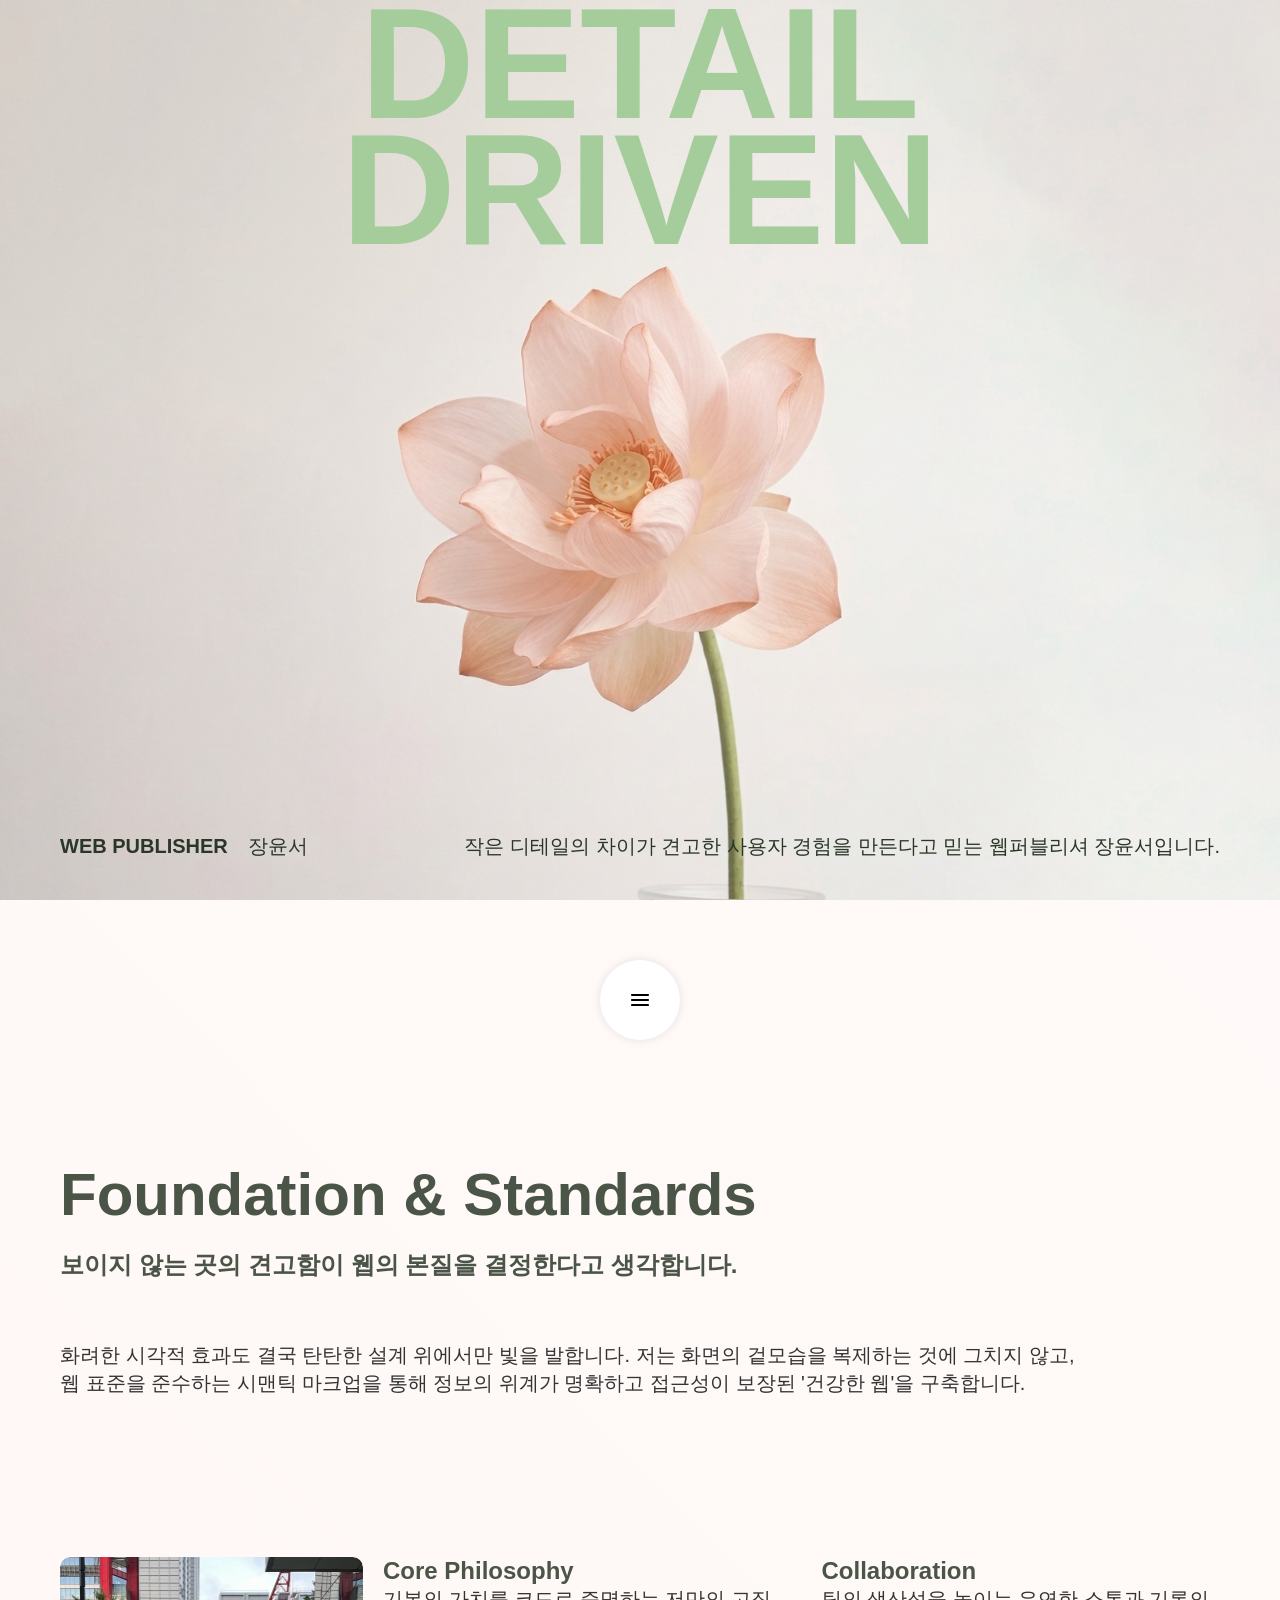
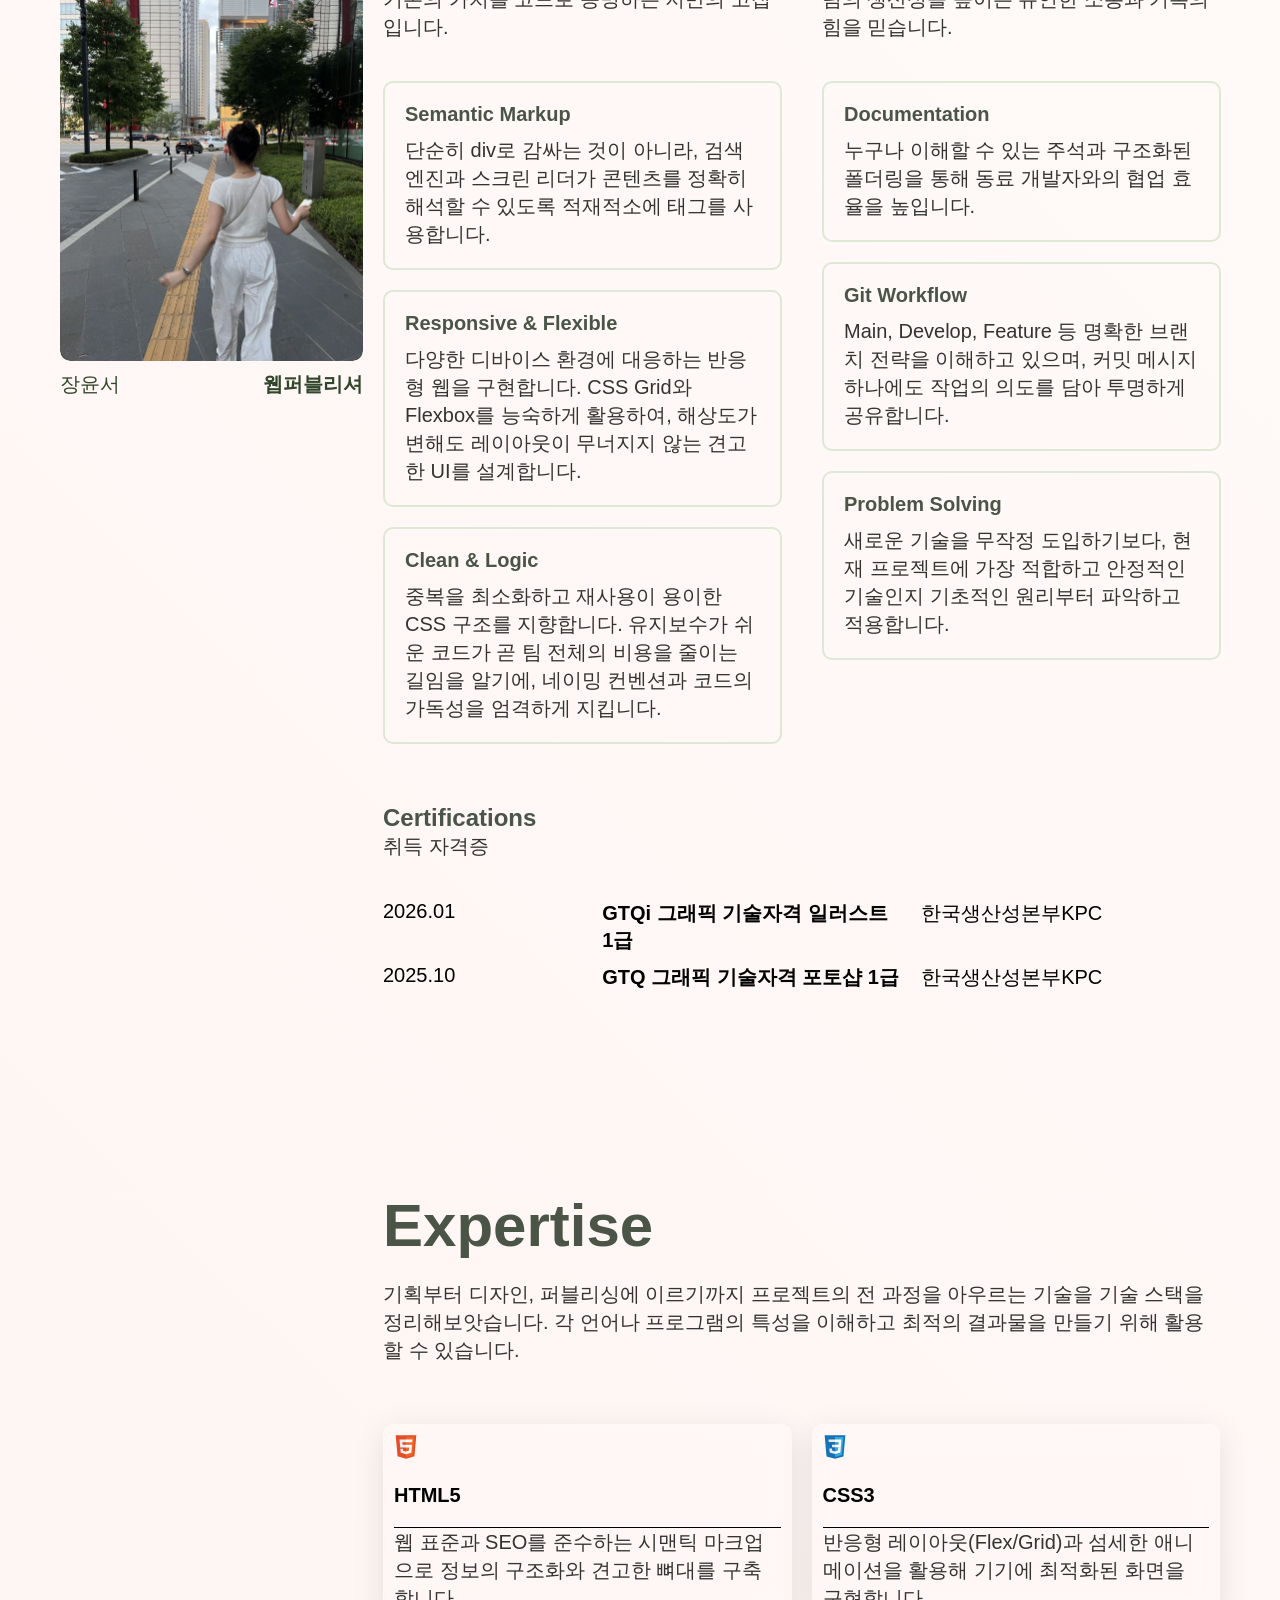
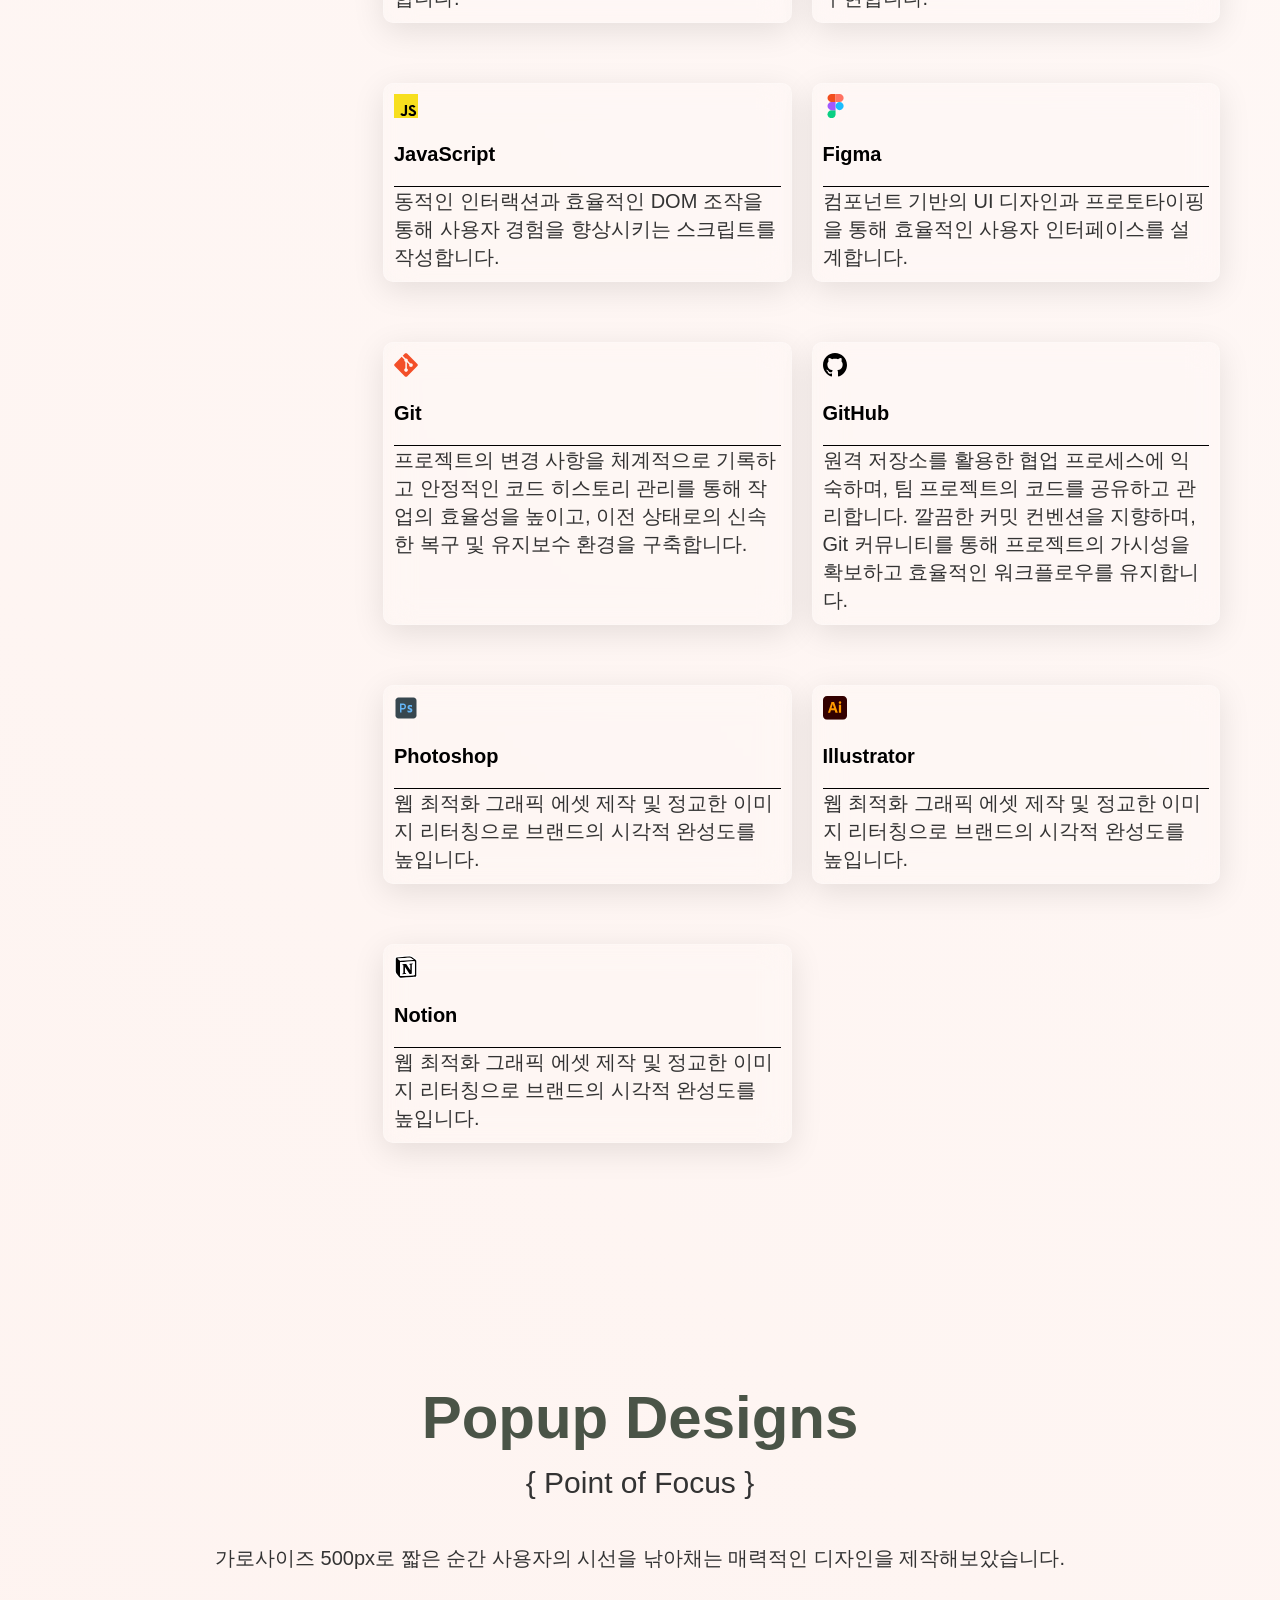
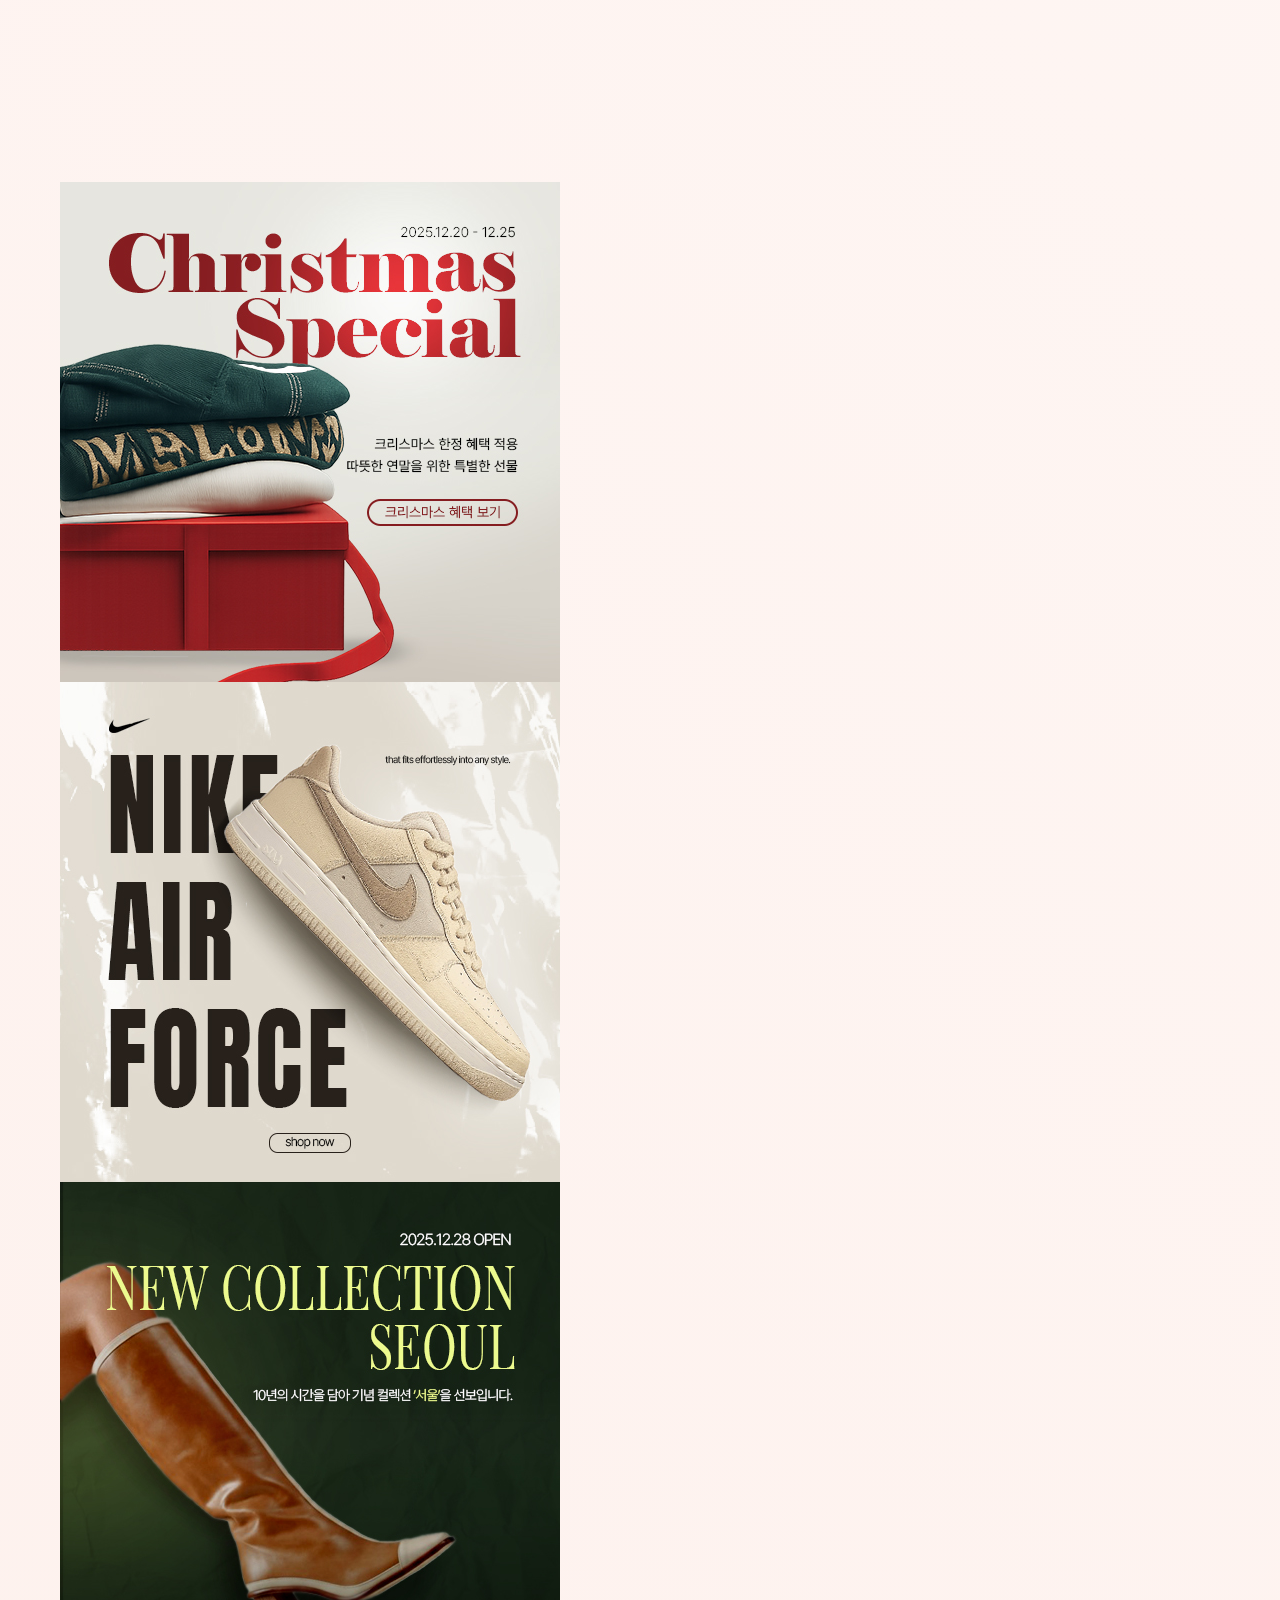
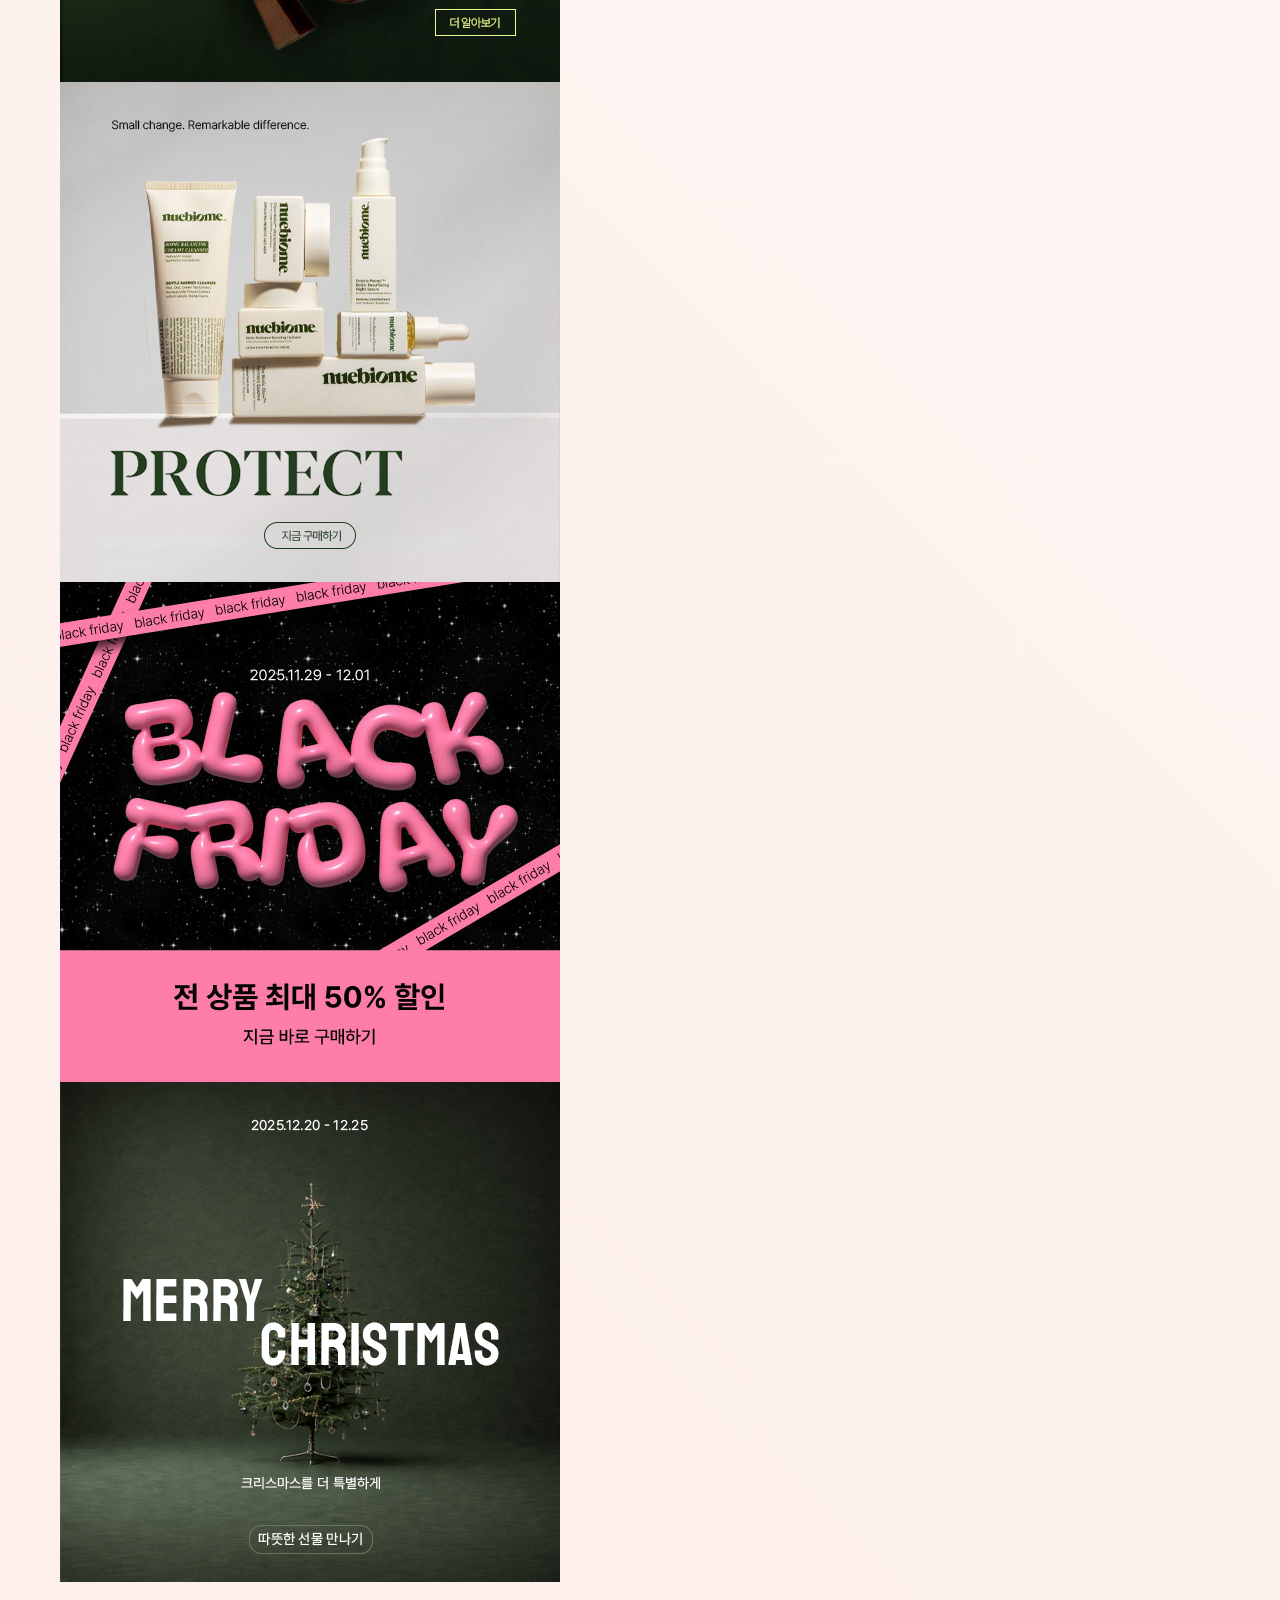
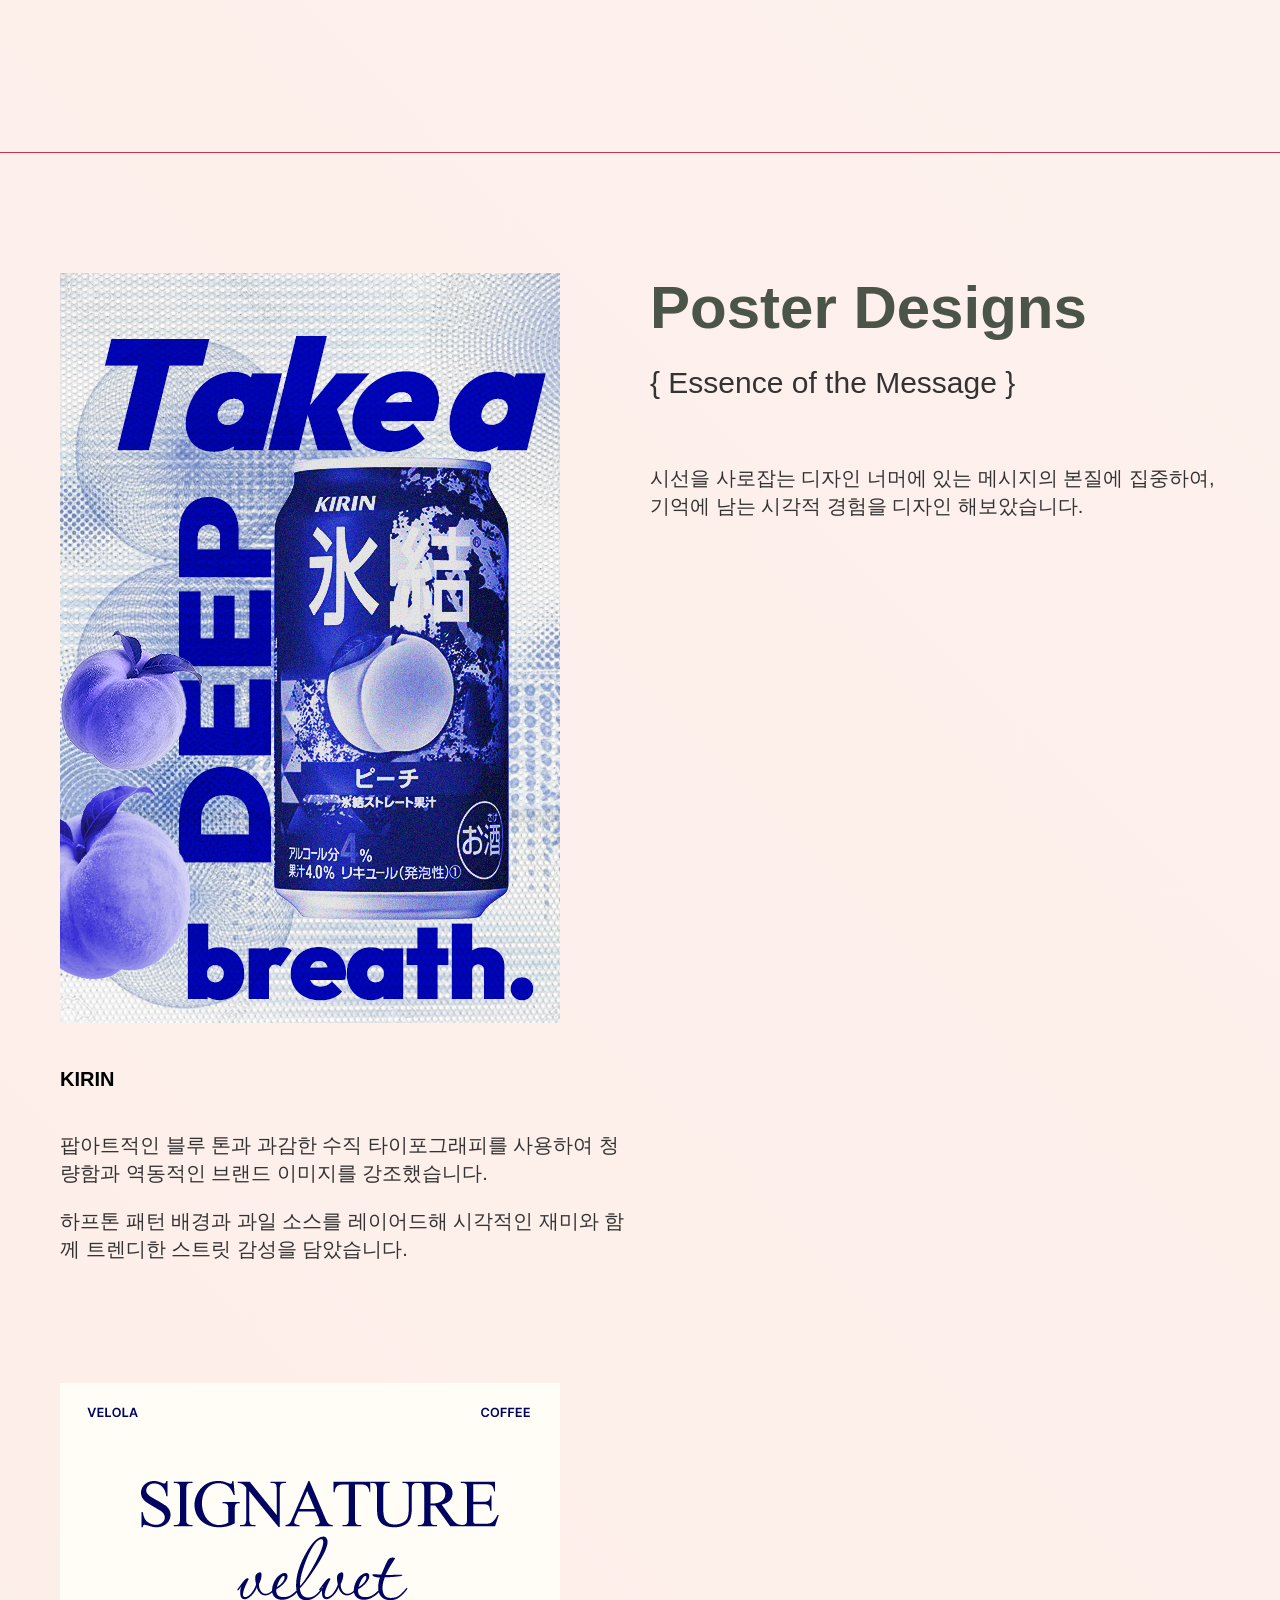
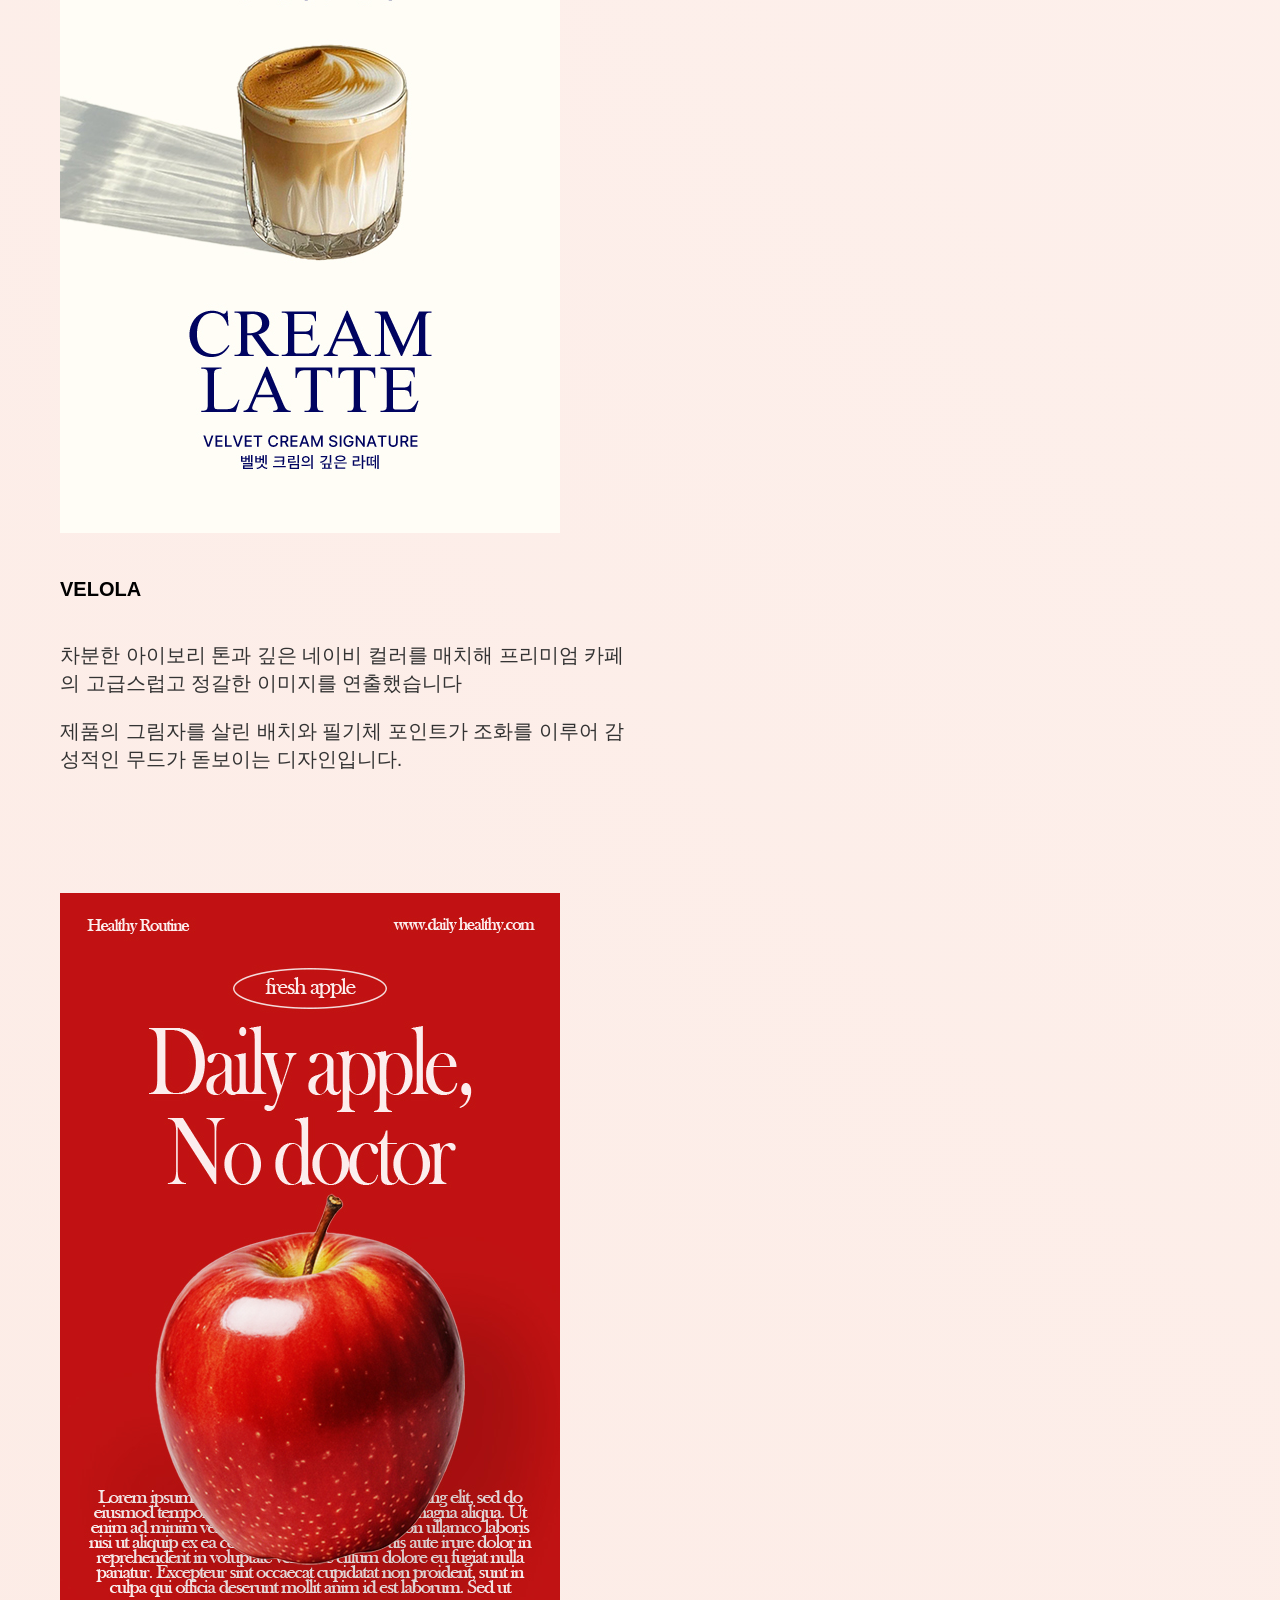
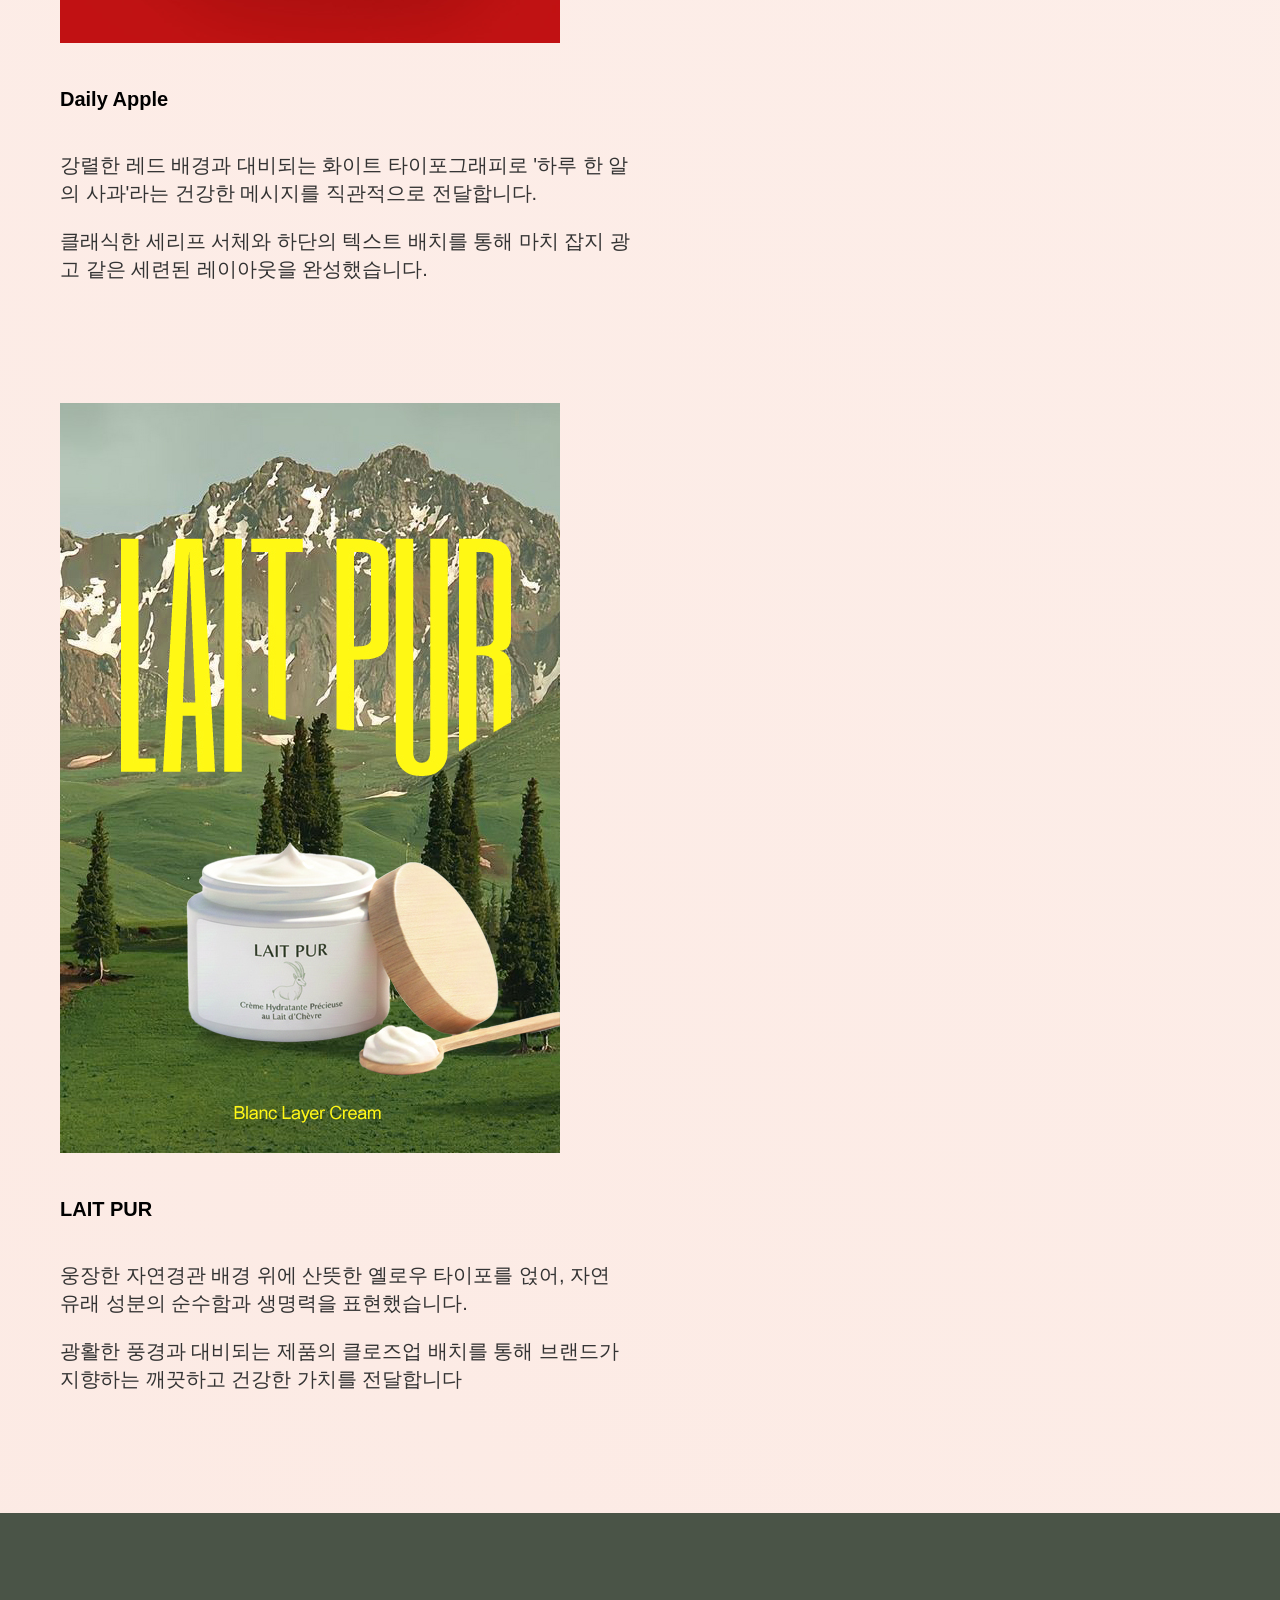
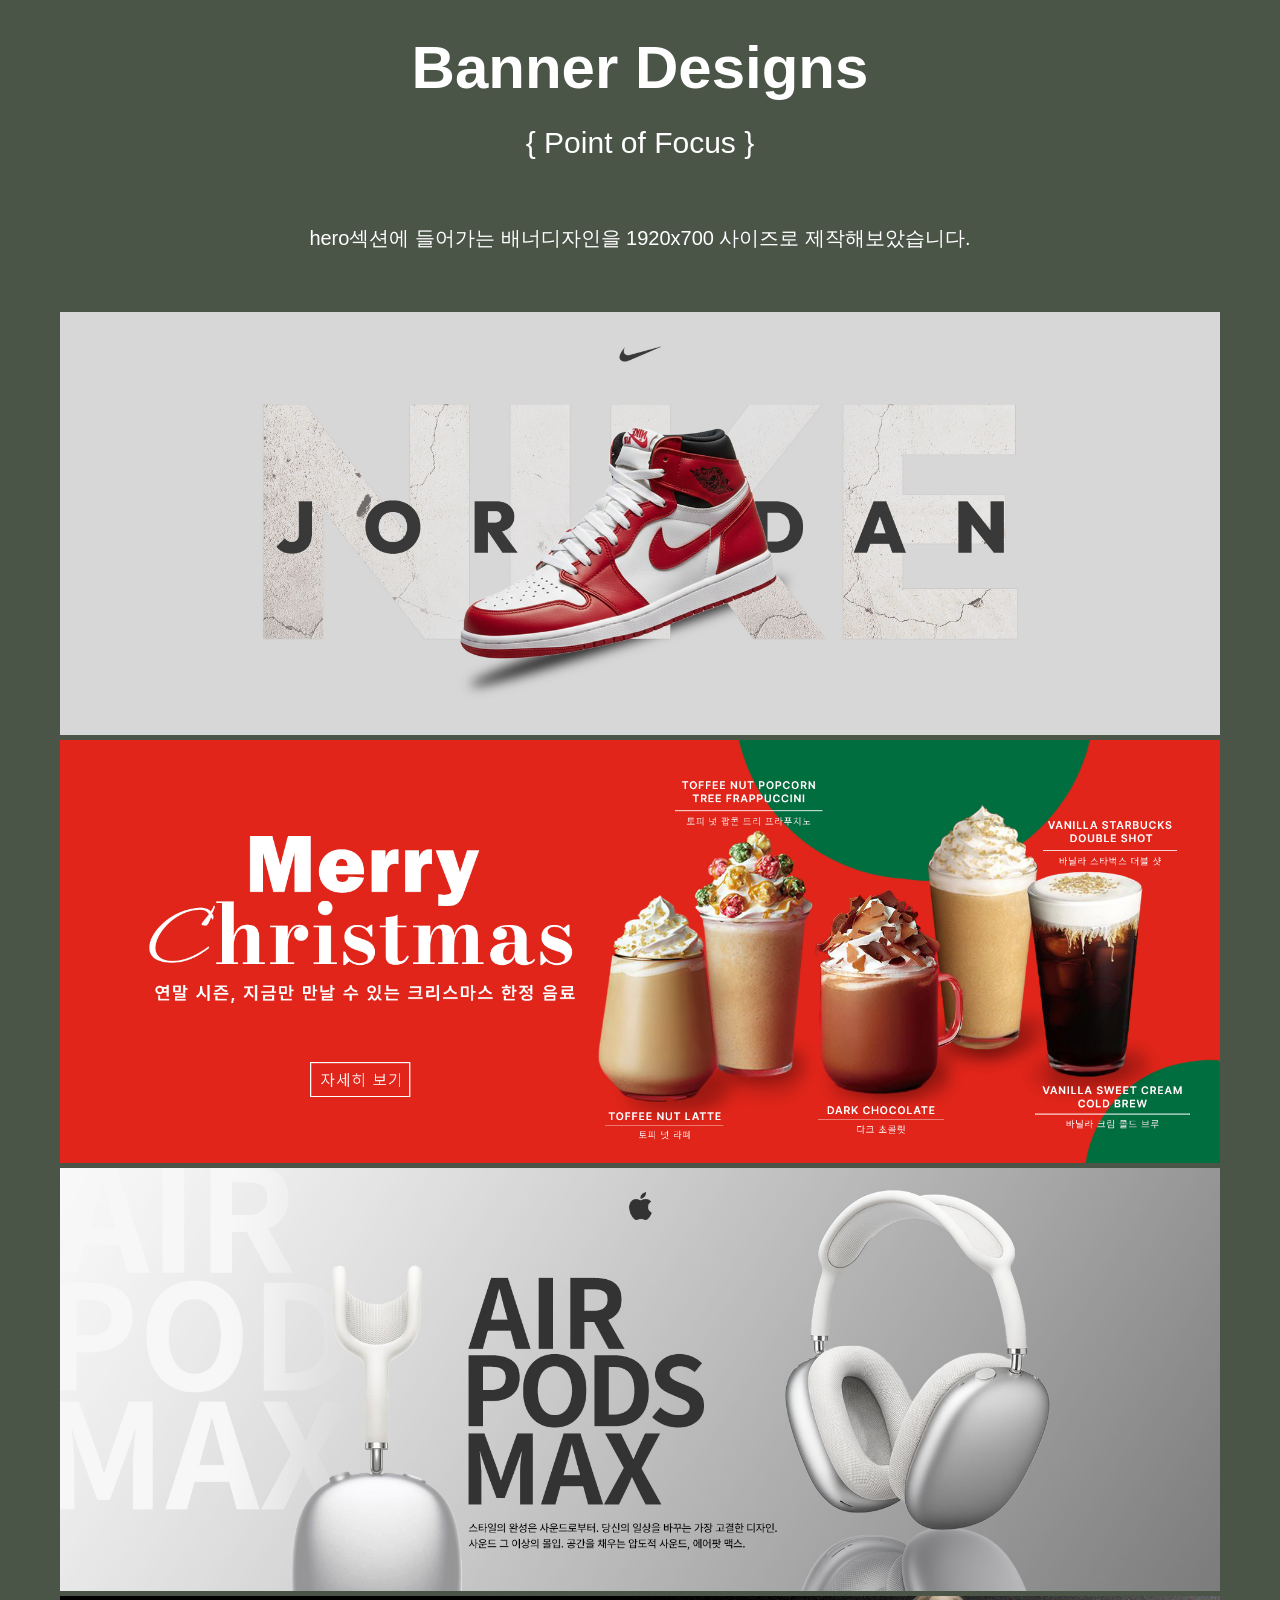
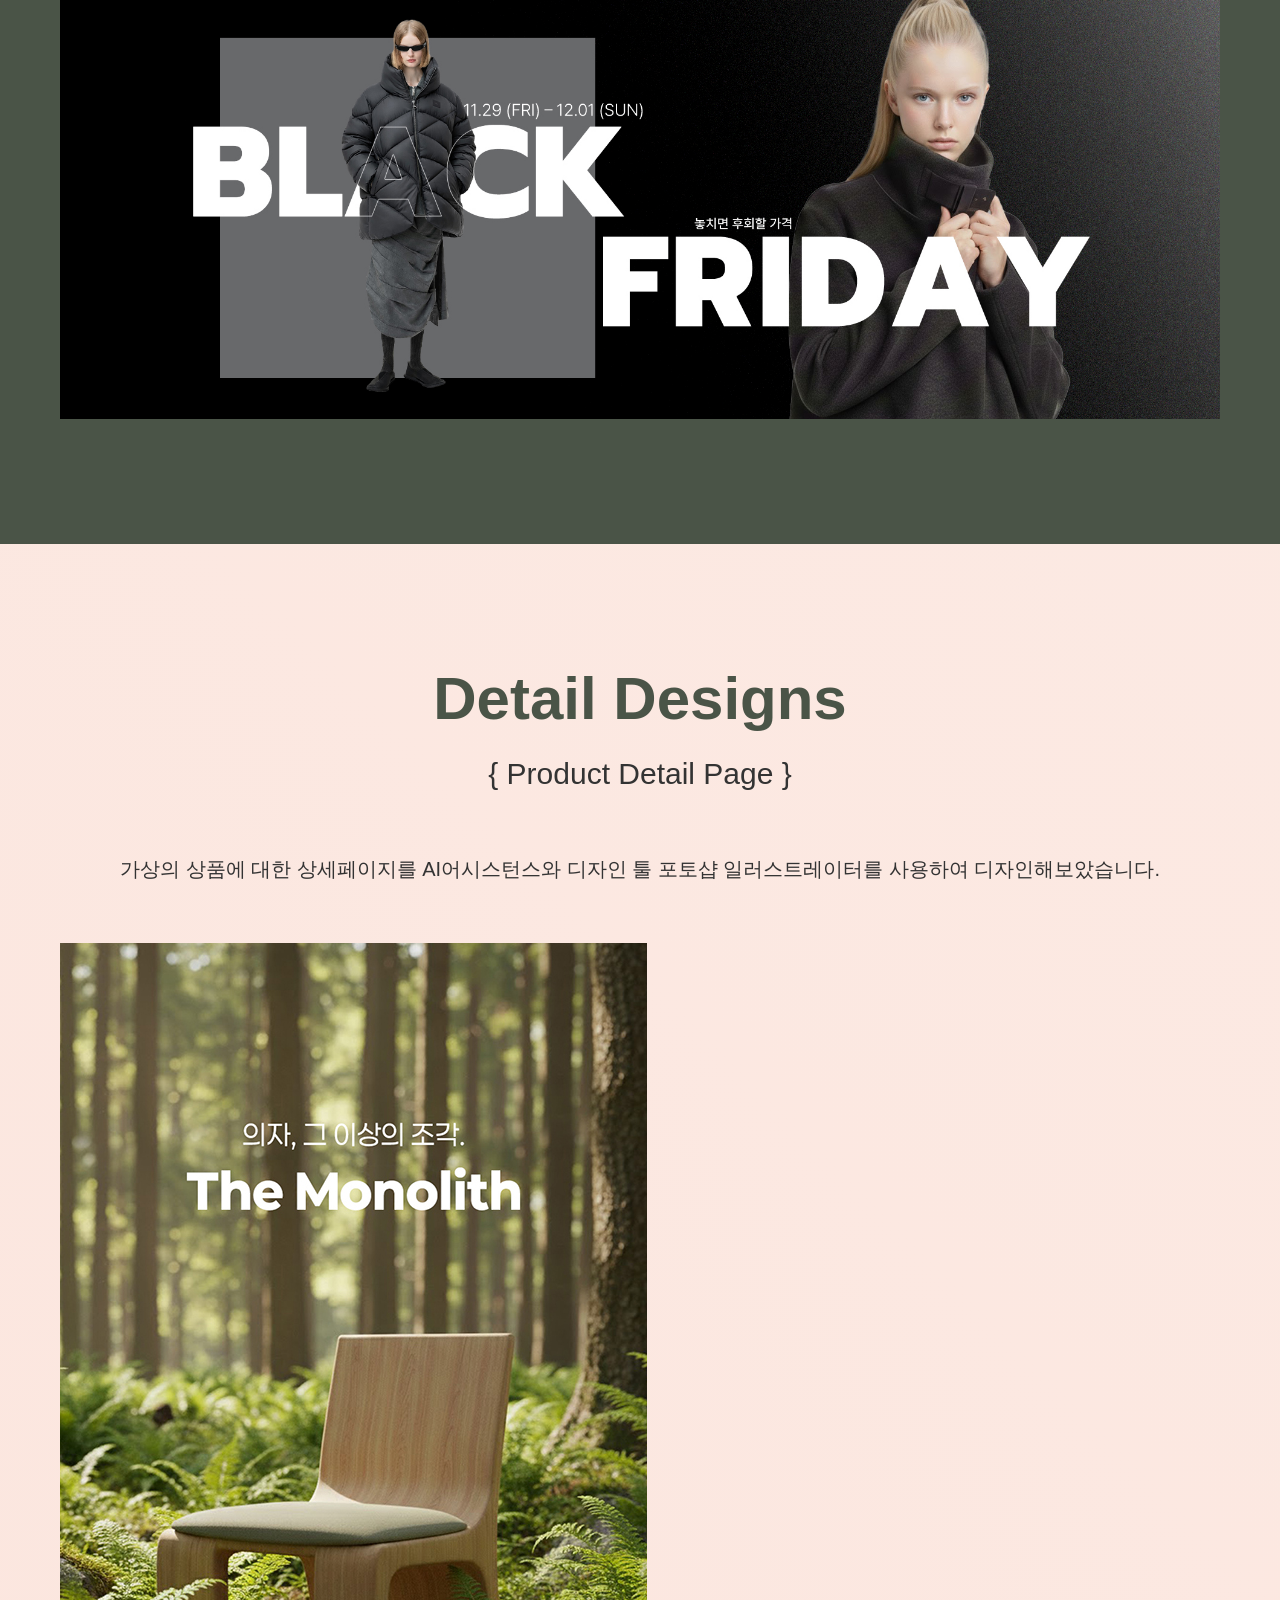
==== commit 85a7ec0c: "대략적으로 완성 후 수정" ====
--- a/index.html
+++ b/index.html
@@ -233,132 +233,61 @@
                 <h2>Popup Designs</h2>
                 <p>{ Point of Focus }</p>
                 <p>가로사이즈 500px로 짧은 순간 사용자의 시선을 낚아채는 매력적인 디자인을 제작해보았습니다.</p>
-                <!-- <div class="popup-contents">
-                    <div class="popup-txt">
-                        <div class="swiper popup-txt-slider">
-                            <div class="swiper-wrapper">
-                                <div class="swiper-slide">
+                <div class="swiper mySwiper ">
+                    <div class="swiper-wrapper">
+                        <div class="swiper-slide">
+                            <div class="image-container">
+                                <img src="./img/popup/christmas.jpg"alt="크리스마 팝업">
+                                <div class="overlay-text">
                                     <h3>크리스마스 테마 팝업</h3>
                                     <p>크리스마스를 상징하는 딥 그린과 선명한 레드를 메인 컬러로 사용하면서도, 배경에 부드러운 아이보리 톤을 깔아 자극적이지 않고 따뜻한 연말의 감성을 표현했습니다.</p>
-                                    <p>일반적인 귀여운 크리스마스 컨셉보다는 무게감 있는 폰트와 질감이 느껴지는 오브제 이미지를 활용하여, 브랜드의 프리미엄한 가치를 강조했습니다.</p>
                                 </div>
-                                <div class="swiper-slide">
+                            </div>
+                        </div>
+                        <div class="swiper-slide">
+                            <div class="image-container">
+                                <img src="./img/popup/nike.jpg" alt="나이키 팝업">
+                                <div class="overlay-text">
+                                    <h3>나이키 팝업</h3>
+                                    <p>제품의 텍스처와 형태에 집중할 수 있도록 미니멀한 레이아웃을 구성했습니다. 거칠면서도 정돈된 배경 질감을 통해 에어포스 특유의 스트릿 감성과 클래식함을 동시에 표현했습니다.</p>
+                                </div>
+                            </div>
+                        </div>
+                        <div class="swiper-slide">
+                            <div class="image-container">
+                                <img src="./img/popup/shoes.jpg" alt="구두 브랜드 팝업">
+                                <div class="overlay-text">
+                                    <h3>슈즈 브랜드 팝업</h3>
+                                    <p>다크 그린의 배경과 대비되는 옐로우 컬러의 타이포그래피로 주목도를 높였으며, 종이 질감이 느껴지는 배경을 사용하여 빈티지하면서도 고급스러운 프리미엄 무드를 연출했습니다.</p>
+                                </div>
+                            </div>
+                        </div>
+                        <div class="swiper-slide">
+                            <div class="image-container">
+                                <img src="./img/popup/skincare.jpg" alt="뷰티 브랜드 팝업">
+                                <div class="overlay-text">
                                     <h3>뷰티 브랜드 팝업</h3>
-                                    <p>'Small change, Remarkable difference'라는 슬로건에 맞춰, 깨끗하고 신뢰감 있는 코스메틱의 무드를 강조했습니다. 제품을 수직으로 쌓아 올린 구도를 통해 균형 잡힌 밸런스를 시각화했습니다.</p>
                                     <p>무채색 배경에 그린 톤의 타이포그래피를 매치하여 내추럴하고 건강한 느낌을 주었으며, 버튼 디자인에 라운드 값을 주어 부드러운 이미지를 완성했습니다.</p>
                                 </div>
-                                <div class="swiper-slide">
+                            </div>
+                        </div>
+                        <div class="swiper-slide">
+                            <div class="image-container">
+                                <img src="./img/popup/blackfriday.jpg" alt="블랙 프라이데이 팝업">
+                                <div class="overlay-text">
                                     <h3>블랙 프라이데이 팝업</h3>
                                     <p>일반적인 블랙 프라이데이의 무겁고 강한 이미지 대신, 키치하고 트렌디한 핑크 컬러와 3D 느낌의 볼륨감 있는 텍스트를 사용하여 타겟층의 시선을 사로잡는 팝한 무드를 의도했습니다.</p>
-                                    <p>별빛이 흐르는 듯한 우주 배경과 핑크색 테이프 텍스처를 교차 배치하여 스타일리시한 공간감을 주었고, '최대 50%'라는 핵심 정보를 하단에 명확히 배치하여 클릭을 유도했습니다.</p>
                                 </div>
-                                <div class="swiper-slide">
-                                    <h3>나이키 팝업</h3>
-                                    <p>제품의 텍스처와 형태에 집중할 수 있도록 미니멀한 레이아웃을 구성했습니다. 거칠면서도 정돈된 배경 질감을 통해 에어포스 특유의 스트릿 감성과 클래식함을 동시에 표현했습니다.</p>
-                                    <p>대담하고 굵은 타이포그래피를 제품 뒤편에 배치하여 입체감을 주었으며, 전체적인 톤을 베이지와 브라운으로 통일하여 차분하면서도 힙한 느낌을 강조했습니다.</p>
+                            </div>
+                        </div>
+                        <div class="swiper-slide">
+                            <div class="image-container">
+                                <img src="./img/popup/chris-2.jpg" alt="크리스마스 팝업">
+                                <div class="overlay-text">
+                                    <h3>크리스마스 테마 팝업</h3>
+                                    <p>정중앙에 배치된 트리와 어두운 배경을 통해 차분하고 고요한 크리스마스의 밤을 재현했습니다. 화려함보다는 정갈하고 따뜻한 '특별함'에 초점을 맞추었습니다.</p>
                                 </div>
-                                <div class="swiper-slide">
-                                    <h3>슈즈 브랜드 팝업</h3>
-                                    <p>롱부츠의 우아한 라인을 강조하기 위해 대각선 구도를 활용하여 시각적인 역동성을 주었습니다. '서울' 컬렉션의 세련된 도시 감성을 담아내고자 했습니다.</p>
-                                    <p>다크 그린의 배경과 대비되는 옐로우 컬러의 타이포그래피로 주목도를 높였으며, 종이 질감이 느껴지는 배경을 사용하여 빈티지하면서도 고급스러운 프리미엄 무드를 연출했습니다.</p>
-                                </div>
-                                <div class="swiper-slide">
-                                    <h3>크리스마스 팝업</h3>
-                                    <p>정중앙에 배치된 트리와 어두운 배경을 통해 차분하고 고요한 크리스마스의 밤을 재현했습니다. 화려함보다는 정갈하고 따뜻한 '특별함'에 초점을 맞추었습니다.</p>
-                                    <p>'MERRY CHRISTMAS' 문구를 트리에 걸친 듯한 레이아웃으로 배치하여 시각적인 재미를 주었고, 하단 텍스트와 버튼에 얇고 깔끔한 폰트를 사용하여 여백의 미를 살린 고급스러운 팝업을 완성했습니다.</p>
-                                </div> 
-                            </div>
-                        </div>
-                        <script>
-                            const popupTxtSlider = new Swiper(".popup-txt-slider",{
-                                effect:"fade",
-                                allowTouchMove: false,
-                            })
-                        </script>
-                    </div>
-                    <div class="popup-station">
-                        <div class="swiper popup-img-slider">
-                            <div class="swiper-wrapper">
-                                <div class="swiper-slide">
-                                    <img src="./img/popup/christmas.jpg" alt="크리스마 팝업">
-                                </div>
-                                <div class="swiper-slide">
-                                    <img src="./img/popup/skincare.jpg" alt="뷰티 브랜드 팝업">
-                                </div>
-                                <div class="swiper-slide">
-                                    <img src="./img/popup/blackfriday.jpg" alt="블랙 프라이데이 팝업">
-                                </div>
-                                <div class="swiper-slide">
-                                    <img src="./img/popup/nike.jpg" alt="나이키 팝업">
-                                </div>
-                                <div class="swiper-slide">
-                                    <img src="./img/popup/shoes.jpg" alt="슈즈 브랜드 팝업">
-                                </div>
-                                <div class="swiper-slide">
-                                    <img src="./img/popup/chris-2.jpg" alt="크리스마스 팝업">
-                                </div>
-                            </div>
-                        </div>
-                        <script>
-                            const popupImgSlider = new Swiper(".popup-img-slider",{
-                                // centeredSlides: true,
-                                speed:7000,
-                                autoplay:{
-                                    delay:0
-                                },
-                                loop:true,
-                                slidesPerView: 1.4,
-                                spaceBetween: 14,
-                                // Responsive breakpoints
-                                breakpoints: {
-                                    // when window width is >= 320px
-                                    320: {
-                                    slidesPerView: 1.6,
-                                    spaceBetween: 14
-                                    },
-                                    // when window width is >= 480px
-                                    480: {
-                                    slidesPerView: 1.6,
-                                    spaceBetween: 14
-                                    },
-                                    // when window width is >= 640px
-                                    1200: {
-                                    slidesPerView: 1.7,
-                                    spaceBetween: 20
-                                    },
-                                    1400: {
-                                    slidesPerView: 2.2,
-                                    spaceBetween: 20
-                                    },
-                                }
-                            })
-    
-                                popupImgSlider.on('slideChange', function () {
-                                    // console.log(event1ImgSlider.realIndex);
-                                    popupTxtSlider.slideTo(popupImgSlider.realIndex, 1000)
-                                });
-                        </script>
-                    </div>
-                </div> -->
-                <div class="swiper mySwiper ">
-                    <div class="swiper-wrapper">
-                        <div class="swiper-slide">
-                            <img src="./img/popup/christmas.jpg"alt="크리스마 팝업">
-                        </div>
-                        <div class="swiper-slide">
-                            <img src="./img/popup/nike.jpg" alt="나이키 팝업">
-                        </div>
-                        <div class="swiper-slide">
-                            <img src="./img/popup/shoes.jpg" alt="슈즈 브랜드 팝업">
-                        </div>
-                        <div class="swiper-slide">
-                            <img src="./img/popup/skincare.jpg" alt="뷰티 브랜드 팝업">
-                        </div>
-                        <div class="swiper-slide">
-                            <img src="./img/popup/blackfriday.jpg" alt="블랙 프라이데이 팝업">
-                        </div>
-                        <div class="swiper-slide">
-                            <img src="./img/popup/chris-2.jpg" alt="크리스마스 팝업">
+                            </div>
                         </div>
                     </div>
                     <!-- <div class="swiper-pagination"></div> -->
@@ -574,8 +503,8 @@
             <div class="project-content">
                 <div class="common-frame">
                     <h3><span>2</span>Project</h3>
-                    <h4>MORVA Coffee Responsive WebSite</h4>
-                    <p class="fwb">커피의 화려함보다는 '본질(Flavor)'과 '휴식(Moment)'에 집중했습니다.</p>
+                    <h4>sienna Responsive WebSite</h4>
+                    <p class="fwb">장인 정신과 미니멀한 조형미가 만난 수제화 브랜드 '시에나'의 브랜드 아이덴티티를 담은 웹 리뉴얼 프로젝트입니다.</p>
                     <p>장식적인 요소를 최소화하고 화이트 스페이스(여백)를 과감하게 활용하여,<br> 사용자가 브랜드의 이미지와 콘텐츠에 온전히 몰입할 수 있는 미니멀리즘 디자인을 채택했습니다.</p>
                 </div>
                 <ul class="project-sticky">
@@ -583,25 +512,26 @@
                     <li><a href="#">Renewal</a></li>
                 </ul>
                 <figure class="project-detail">
-                    <img src="./img/moov_pc.jpg" alt="모르바프로젝트 디테일샷 pc" class="pc">
-                    <img src="./img/moov_tab.jpg" alt="모르바프로젝트 디테일샷 mobile" class="mo">
+                    <img src="./img/sienna-pc.jpg" alt="시에나프로젝트 디테일샷 pc" class="pc">
+                    <img src="./img/sienna-mo.jpg" alt="시에나프로젝트 디테일샷 mobile" class="mo">
                 </figure>
             </div>
         </div>
     
         <div class="contact" id="sec8">
             <div class="common-frame">
-                <h1>A Designer Growing</h1>
+                <h1>Growing to Perfection.</h1>
                 <figure class="pro-img">
-                    <img src="./img/contacimg.jpg" alt="웹디자이너 정현진">
+                    <img src="./img/my-img.jpg" alt="웹퍼블리셔 장윤서">
                 </figure>
-                <h2>멈추지 않는 엔진, 함께 성장하는 디자이너 정현진입니다.</h2>
-                <p>오늘의 트렌드에 안주하지 않고, 내일의 기술을 학습하며 브랜드와 함께 성장하겠습니다.<br>매일 1%의 디테일을 더해 어제보다 나은 사용자 경험을 설계하는 디자이너 정현진이 되겠습니다.</p>
+                <h2>깊은 곳에서 다진 단단한 뿌리로 탁월함을 피워내는, 웹 퍼블리셔 장윤서입니다.</h2>
+                <p>치열한 생명력은 결코 헛되지 않기에, 노력을 넘어 실력으로 가치를 입증하겠습니다. <br>
+                가장 깊은 곳에서 다진 단단한 뿌리로, 흔들림 없는 완성을 피워내겠습니다.</p>
                 <h3>Here</h3>
                 <ul class="contact-menu">
                     <li><a href="#">Design Resume</a></li>
-                    <li><a href="tel:01062629996">010-6262-9996</a></li>
-                    <li><a href="mailto:green4alse@gmail.com">green4alse@gmail.com</a></li>
+                    <li><a href="tel:01062629996">010-9080-1144</a></li>
+                    <li><a href="mailto:green4alse@gmail.com">diadia0210@naver.com</a></li>
                 </ul>
             </div>
         </div>
--- a/css/index.css
+++ b/css/index.css
@@ -218,7 +218,7 @@
     grid-template-columns: 1fr 1fr;
 }
 .co ul li{
-    border: 2px solid #A5CD9C;
+    border: 2px solid #a5cd9c5d;
 }
 /* 글래스모피즘(유리재질) 리스트 스타일 */
 /* .co ul li {
@@ -371,6 +371,7 @@
     font-weight: 700;
     margin-bottom: 0.5rem;
     text-align: center;
+    color: #4A5447;
 }
 .popup h2+p{
     text-align: center;
@@ -401,12 +402,51 @@
     height: 100%;
     object-fit: cover;
 }
+.image-container {
+  position: relative; 
+  overflow: hidden;
+  cursor: pointer;
+}
+
+
+.image-container img {
+  display: block;
+  width: 100%;
+  transition: transform 0.5s ease; 
+}
+.overlay-text {
+  position: absolute;
+  top: 0; left: 0;
+  height: 100%;
+  background: rgba(0, 0, 0, 0.6); 
+  color: #fff;
+  display: flex;
+  flex-direction: column;
+  justify-content: center;
+  align-items: center;
+  text-align: center;
+  padding: 1rem;
+  gap: 1rem;
+  opacity: 0;
+  transition: opacity 0.3s ease;
+}
+.overlay-text p{
+    color: #ffff;
+    overflow-wrap: break-word;
+
+}
+.image-container.show-text .overlay-text {
+  opacity: 1;
+}
+.image-container.show-text img {
+  transform: scale(1.1); 
+}
 
 /* [base64] */
 /* 포스터섹션[base64] */
 .poster {
     padding-top: 6rem;
-    border-top: 1px solid #3437c5;
+    border-top: 1px solid #c53451;
 }
 .poster .common-frame{
     display: flex;
@@ -424,6 +464,7 @@
     font-size: 3rem;
     font-weight: 700;
     margin-bottom: 1rem;
+    color: #4A5447;
 }
 .poster-title h2+p{
     font-size:1.5rem;
@@ -466,10 +507,10 @@
 
 /* [base64] */
 /* 배너디자인섹션[base64] */
-.banner{
-    padding:6rem 0;
-    background-color: #e6ffd8;
-    color:#4A5447;
+.banner {
+    padding: 6rem 0;
+    background-color:  #4A5447;
+    color: #ffffff;
     text-align: center;
     margin-top: 6rem;
 }
@@ -477,13 +518,16 @@
     font-size:3rem;
     font-weight: 700;
     margin-bottom: 1rem;
+    color: #ffffff;
 }
 .banner h2+p{
     font-size:1.5rem;
     margin-bottom: 3rem;
+    color: #ffffff;
 }
 .banner h2+p+p{
     margin-bottom: 3rem;
+    color: #ffffff;
 }
 
 
@@ -498,9 +542,10 @@
     font-weight: 700;
     margin-bottom: 1rem;
     text-align: center;
+    color: #4A5447;
 }
 .detail h2+p{
-    font-size:3rem;
+    font-size:1.5rem;
     margin-bottom: 3rem;
     text-align: center;
 }
@@ -639,13 +684,14 @@
 /* [base64] */
 /* 프로젝트 섹션[base64] */
 .project h2{
-    font-size:5rem;
+    font-size:3rem;
     font-weight: 700;
     margin-bottom: 1rem;
     text-align: center;
+    color: #4A5447;
 }
 .project h2+p{
-    font-size:3rem;
+    font-size:1.5rem;
     margin-bottom: 3rem;
     text-align: center;
 }
@@ -699,6 +745,7 @@
     font-size:3rem;
     font-weight: 700;
     margin-bottom: 3rem;
+    color: #4A5447;
 }
 .project-content h4+p{
     margin-bottom: 1.5rem;
@@ -727,8 +774,8 @@
 }
 
 .contact{
-    background-color: #000;
-    color:#fff;
+    
+    /* color:#fff; */
     padding:6rem 0 8rem;
     text-align: center;
 }
@@ -740,7 +787,8 @@
     top:30vh;
     left:0;
     mix-blend-mode: difference;
-    opacity: 0.2;
+    opacity: 0.4;
+    color:#4A5447;
 }
 .contact h2{
     font-size: 2rem;
@@ -765,6 +813,7 @@
     background-color: #fff;
     color:#000;
 }
+
 
 .contact h3{
     margin-top: 3rem;
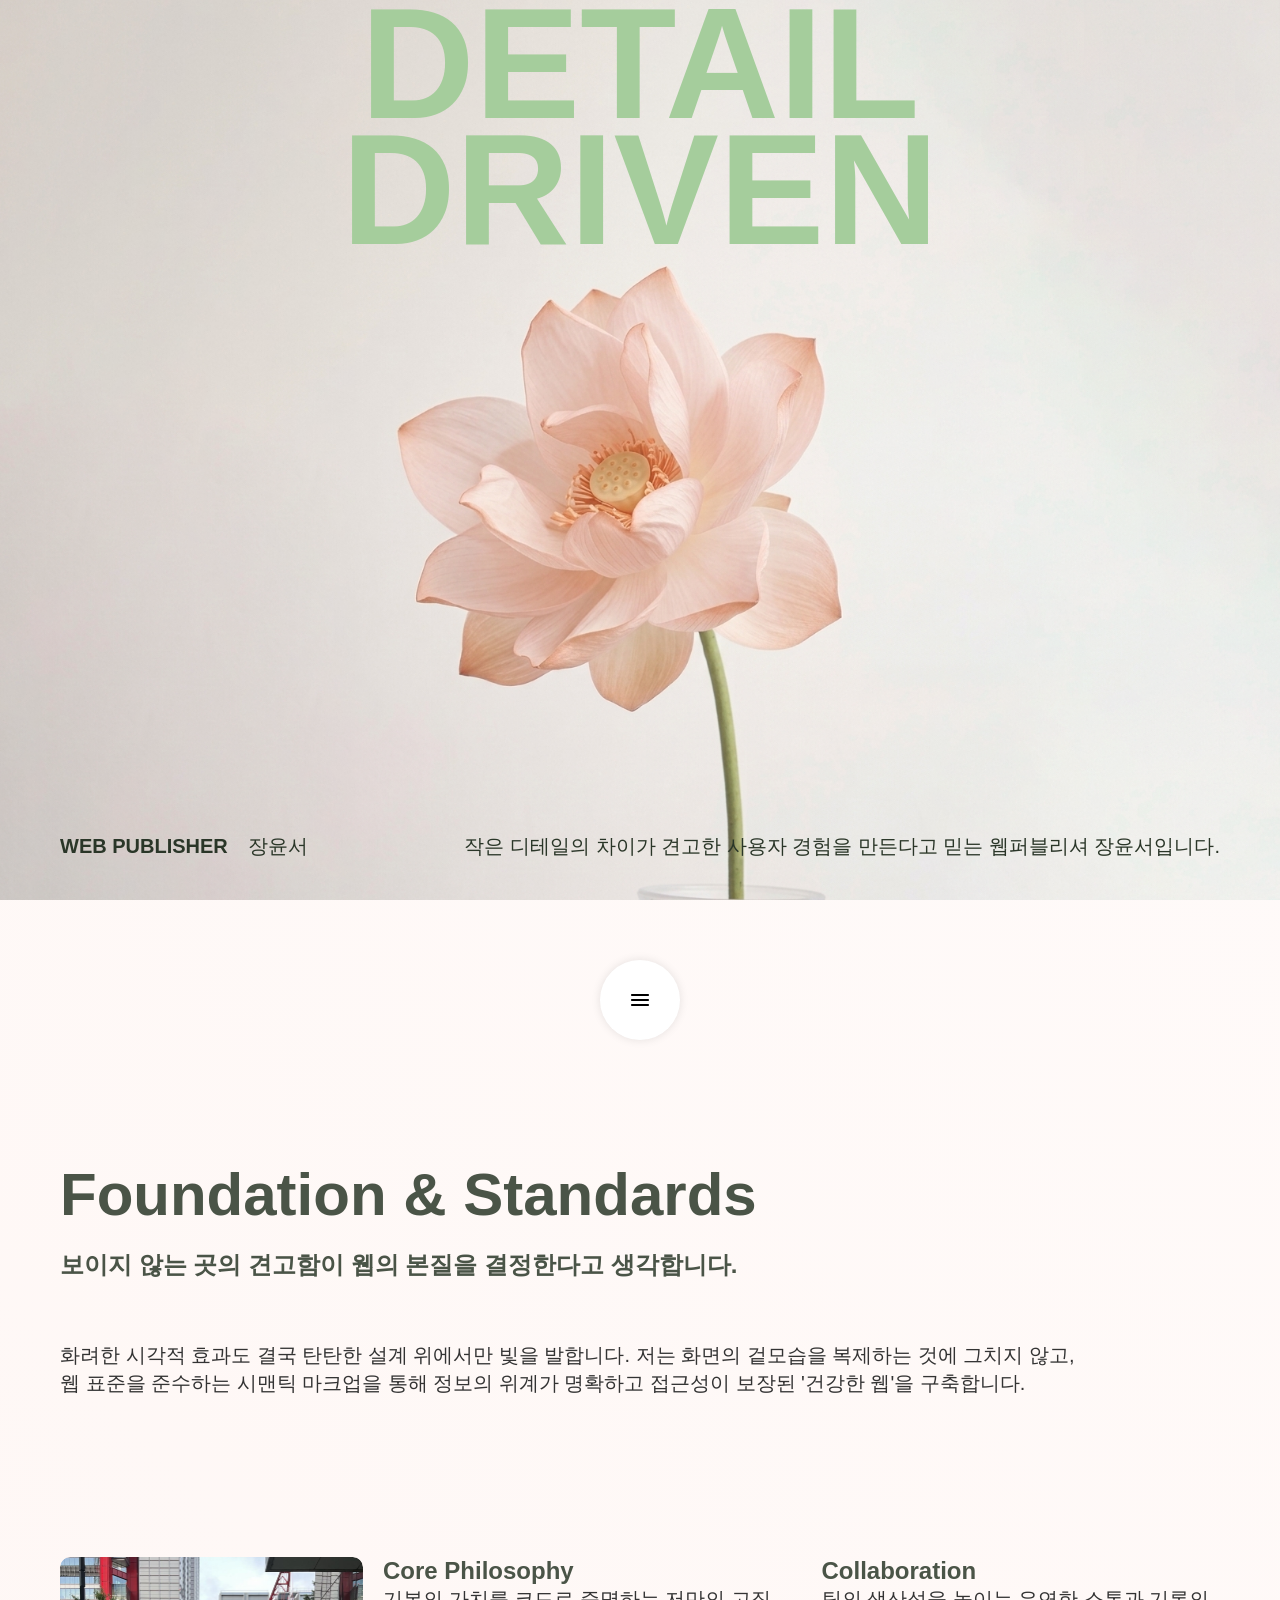
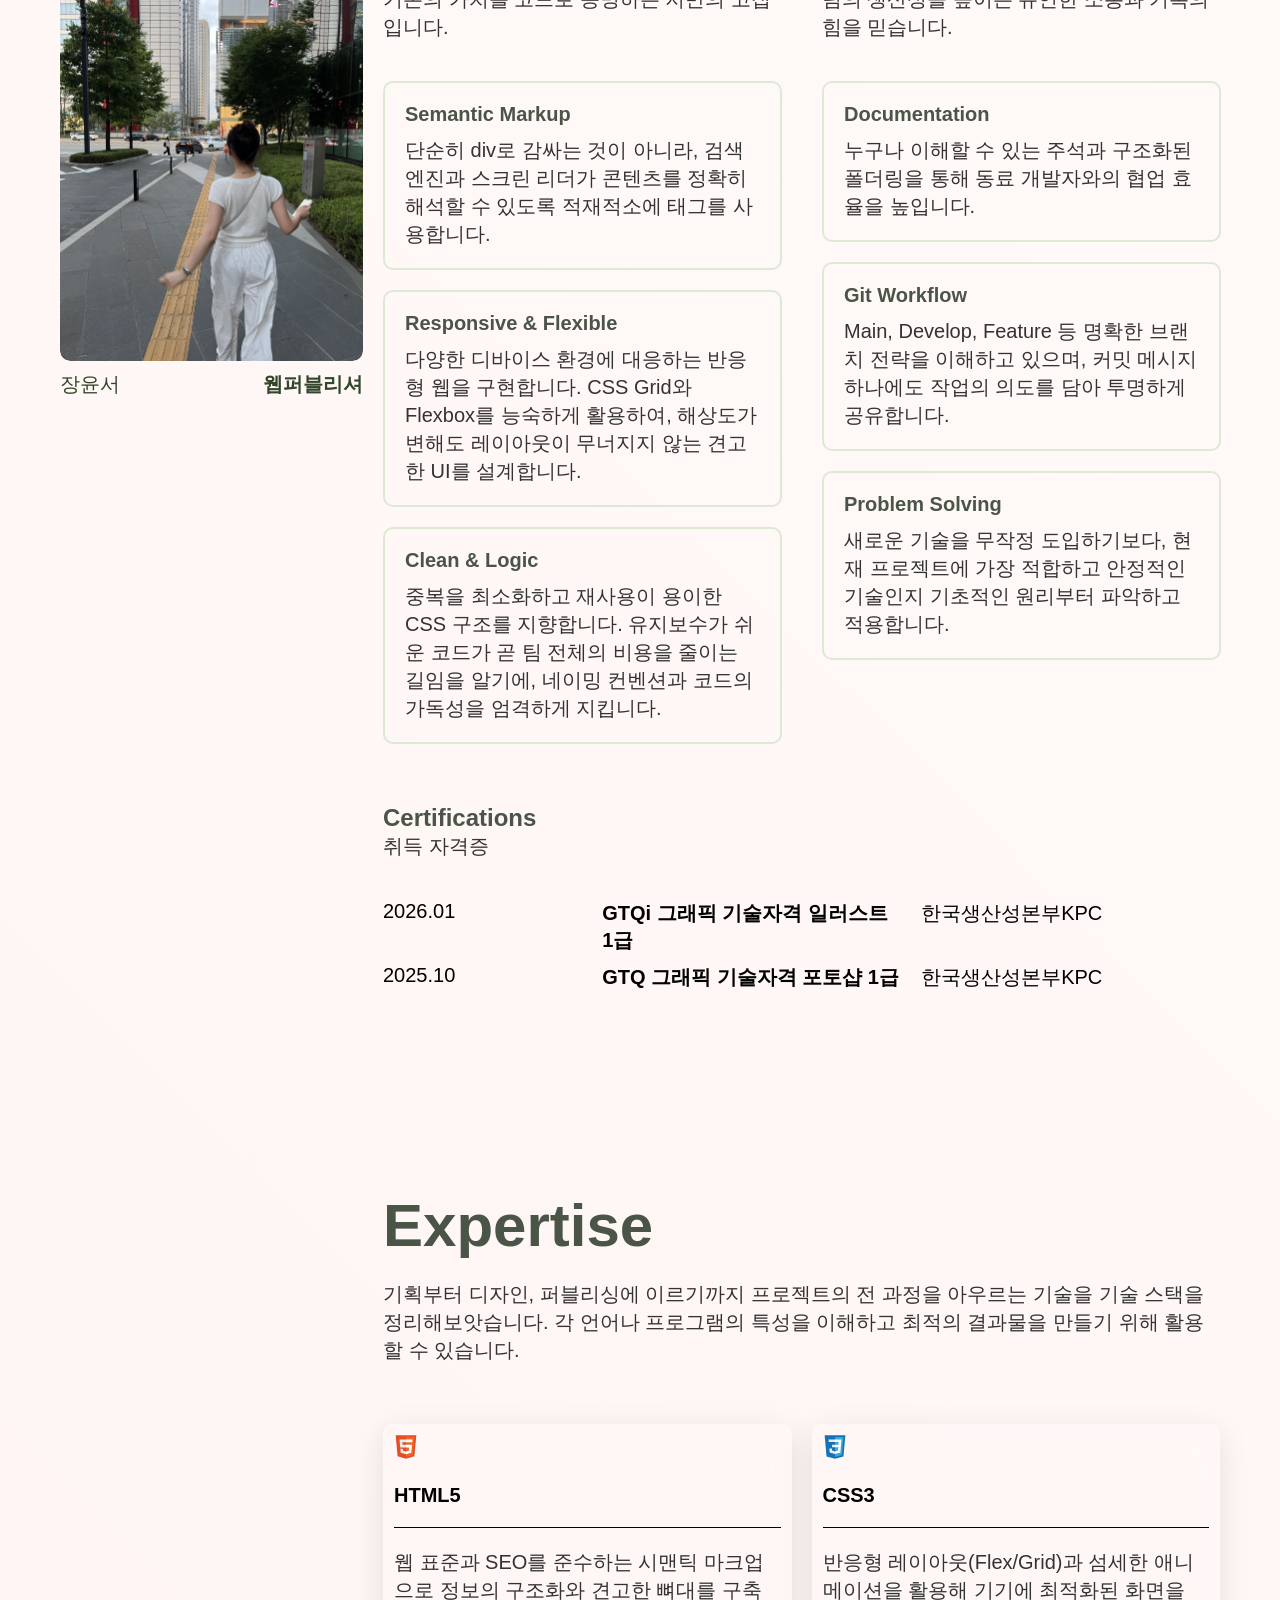
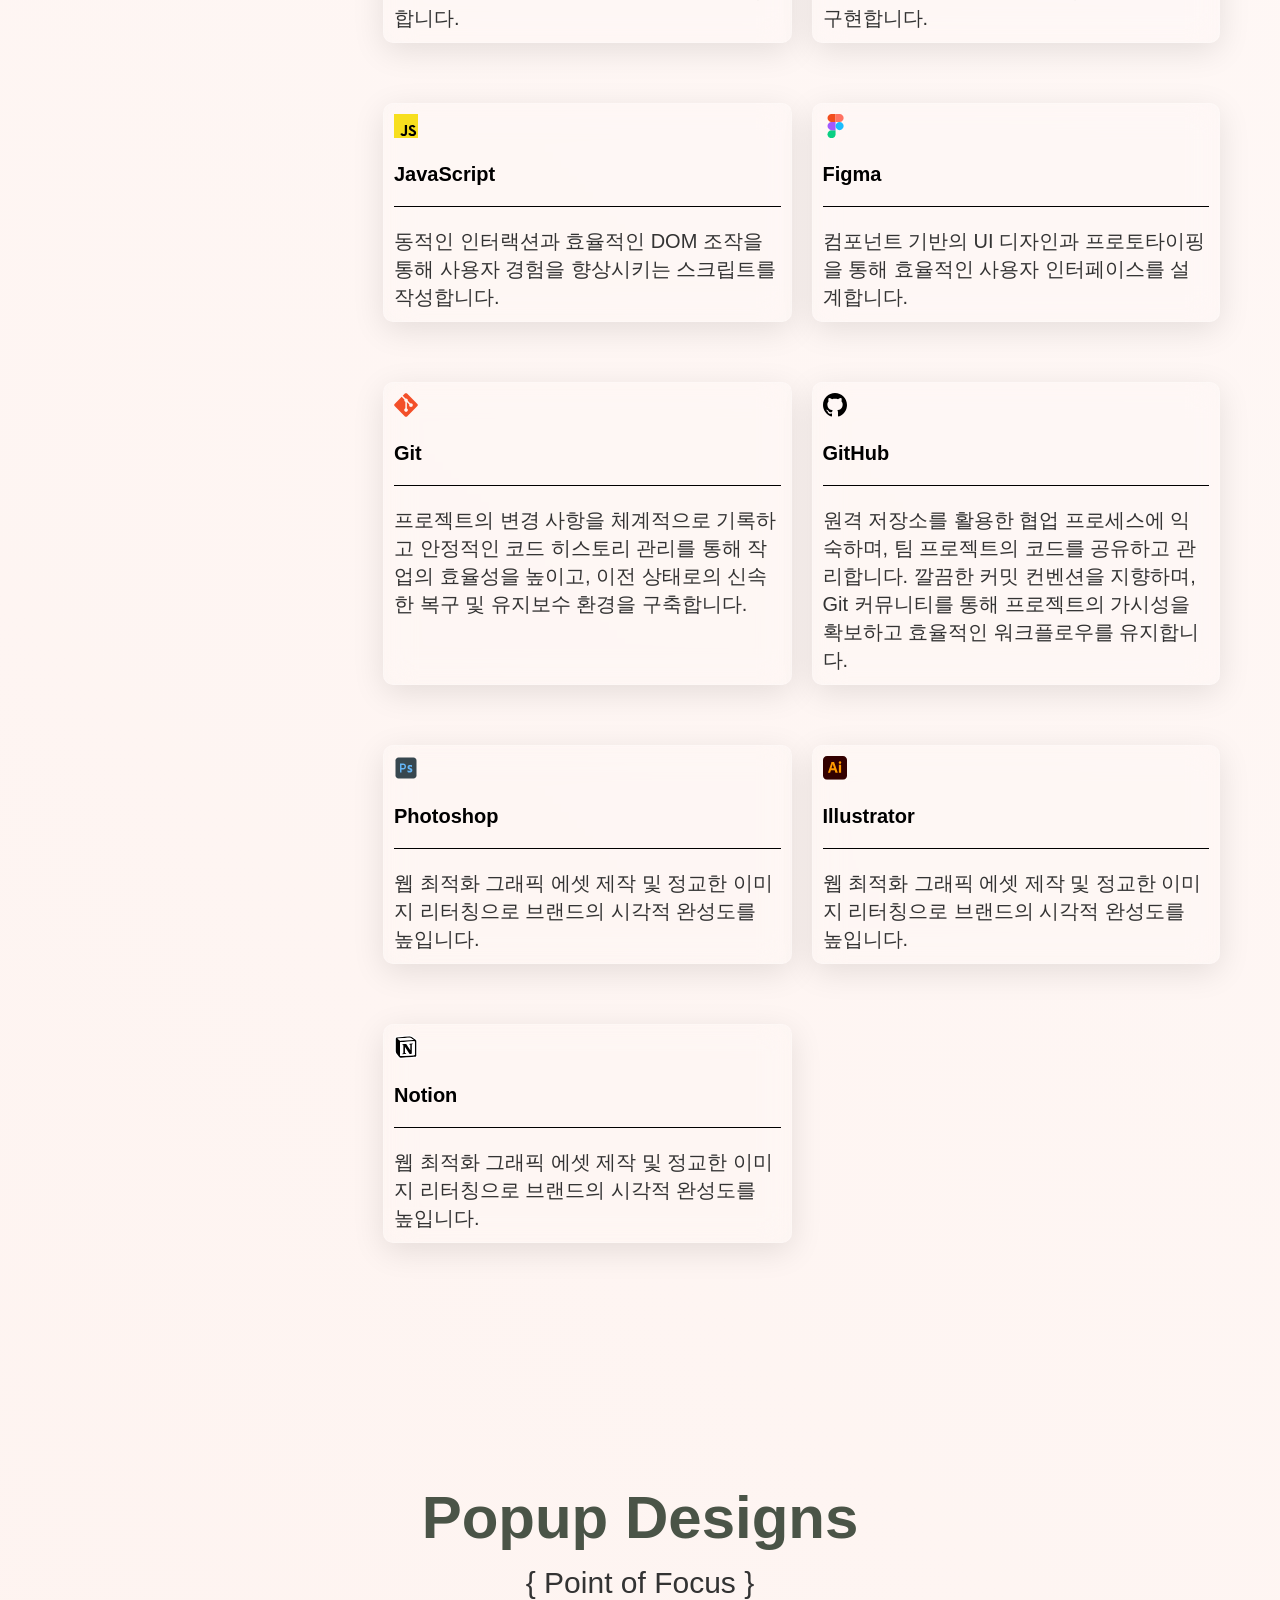
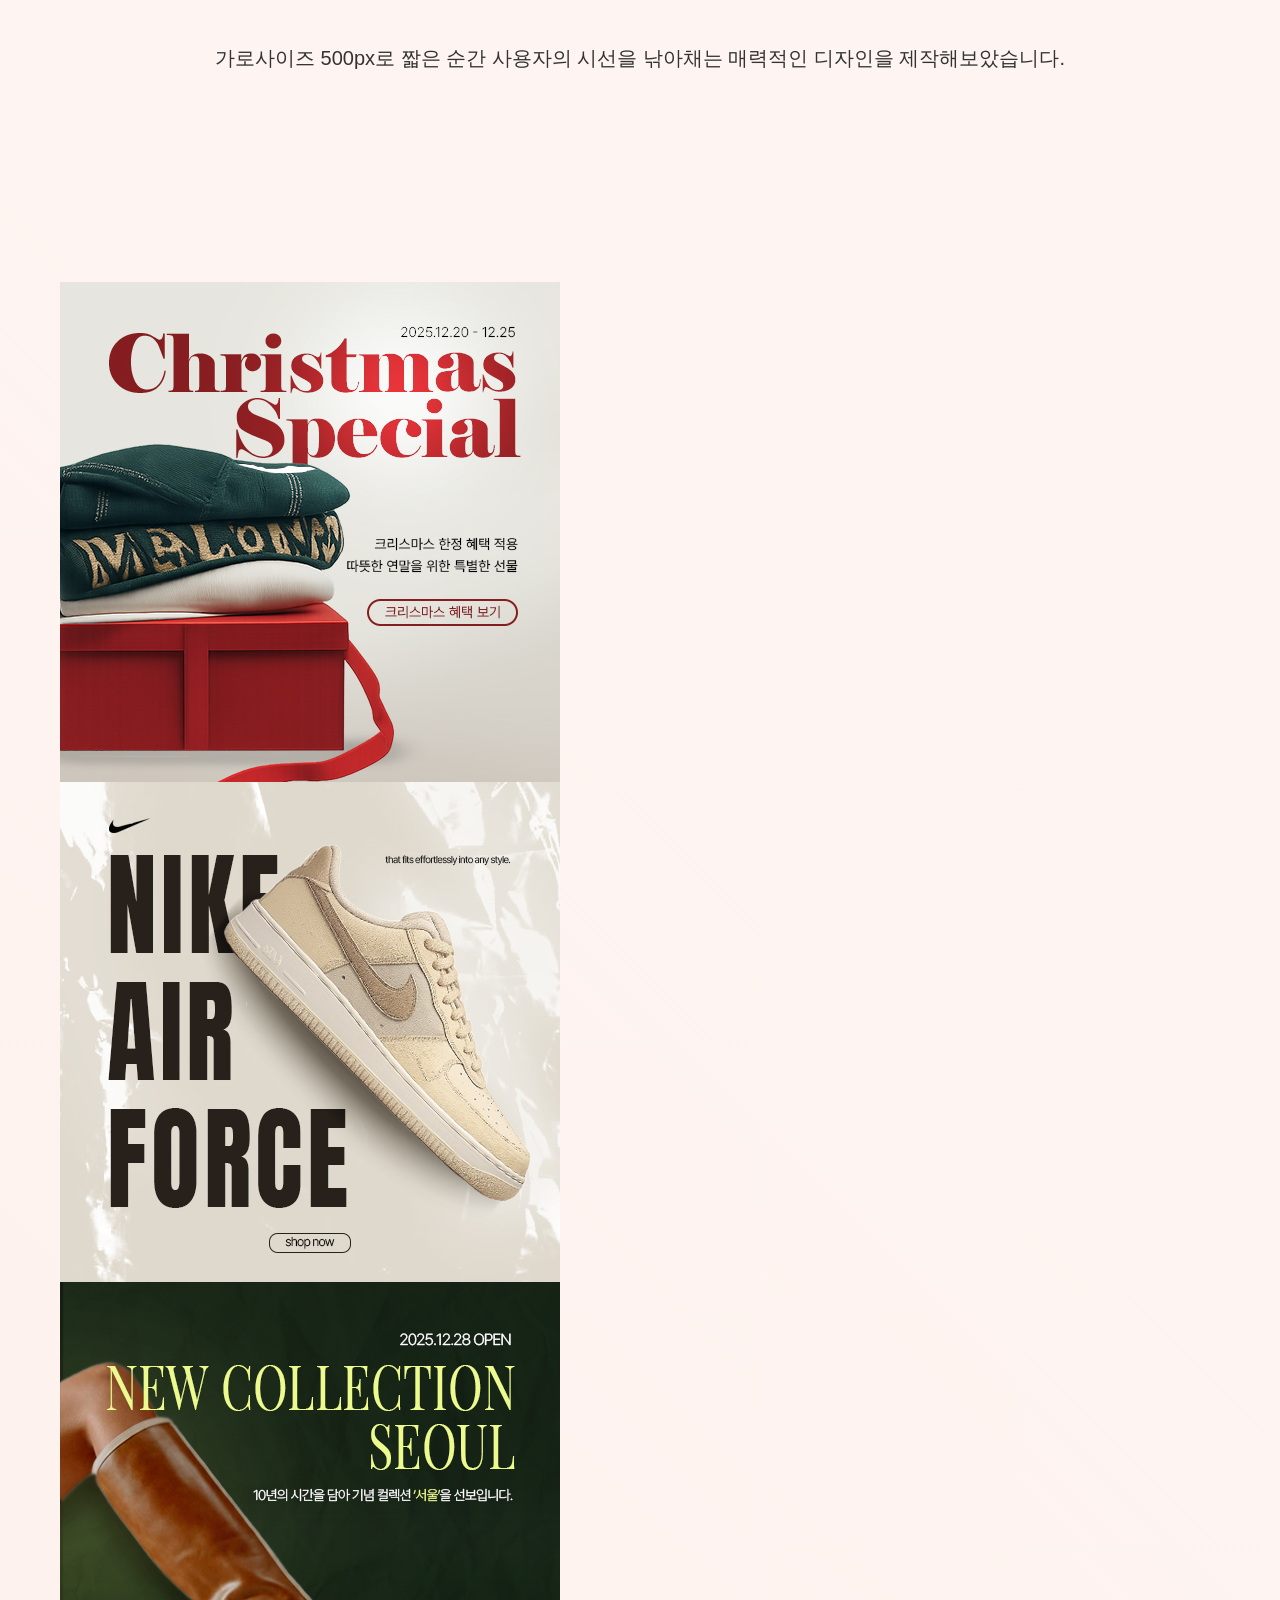
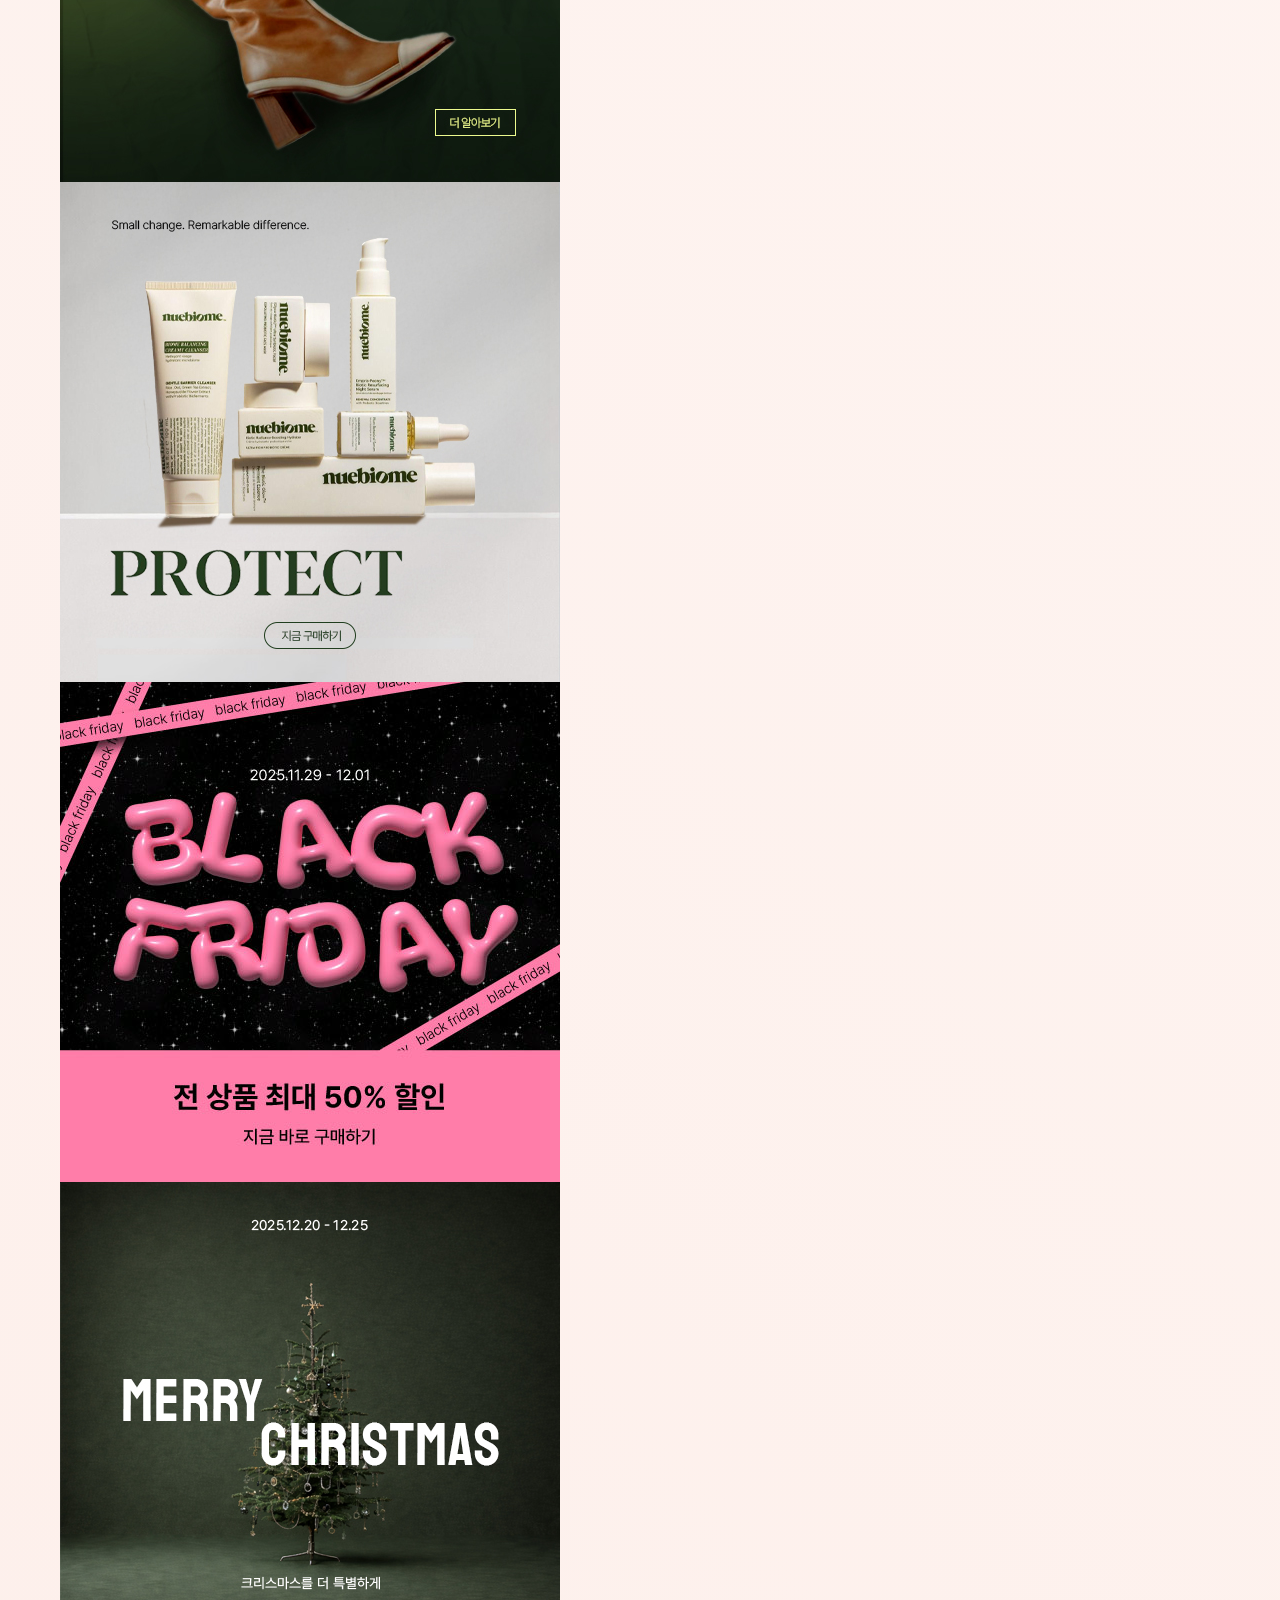
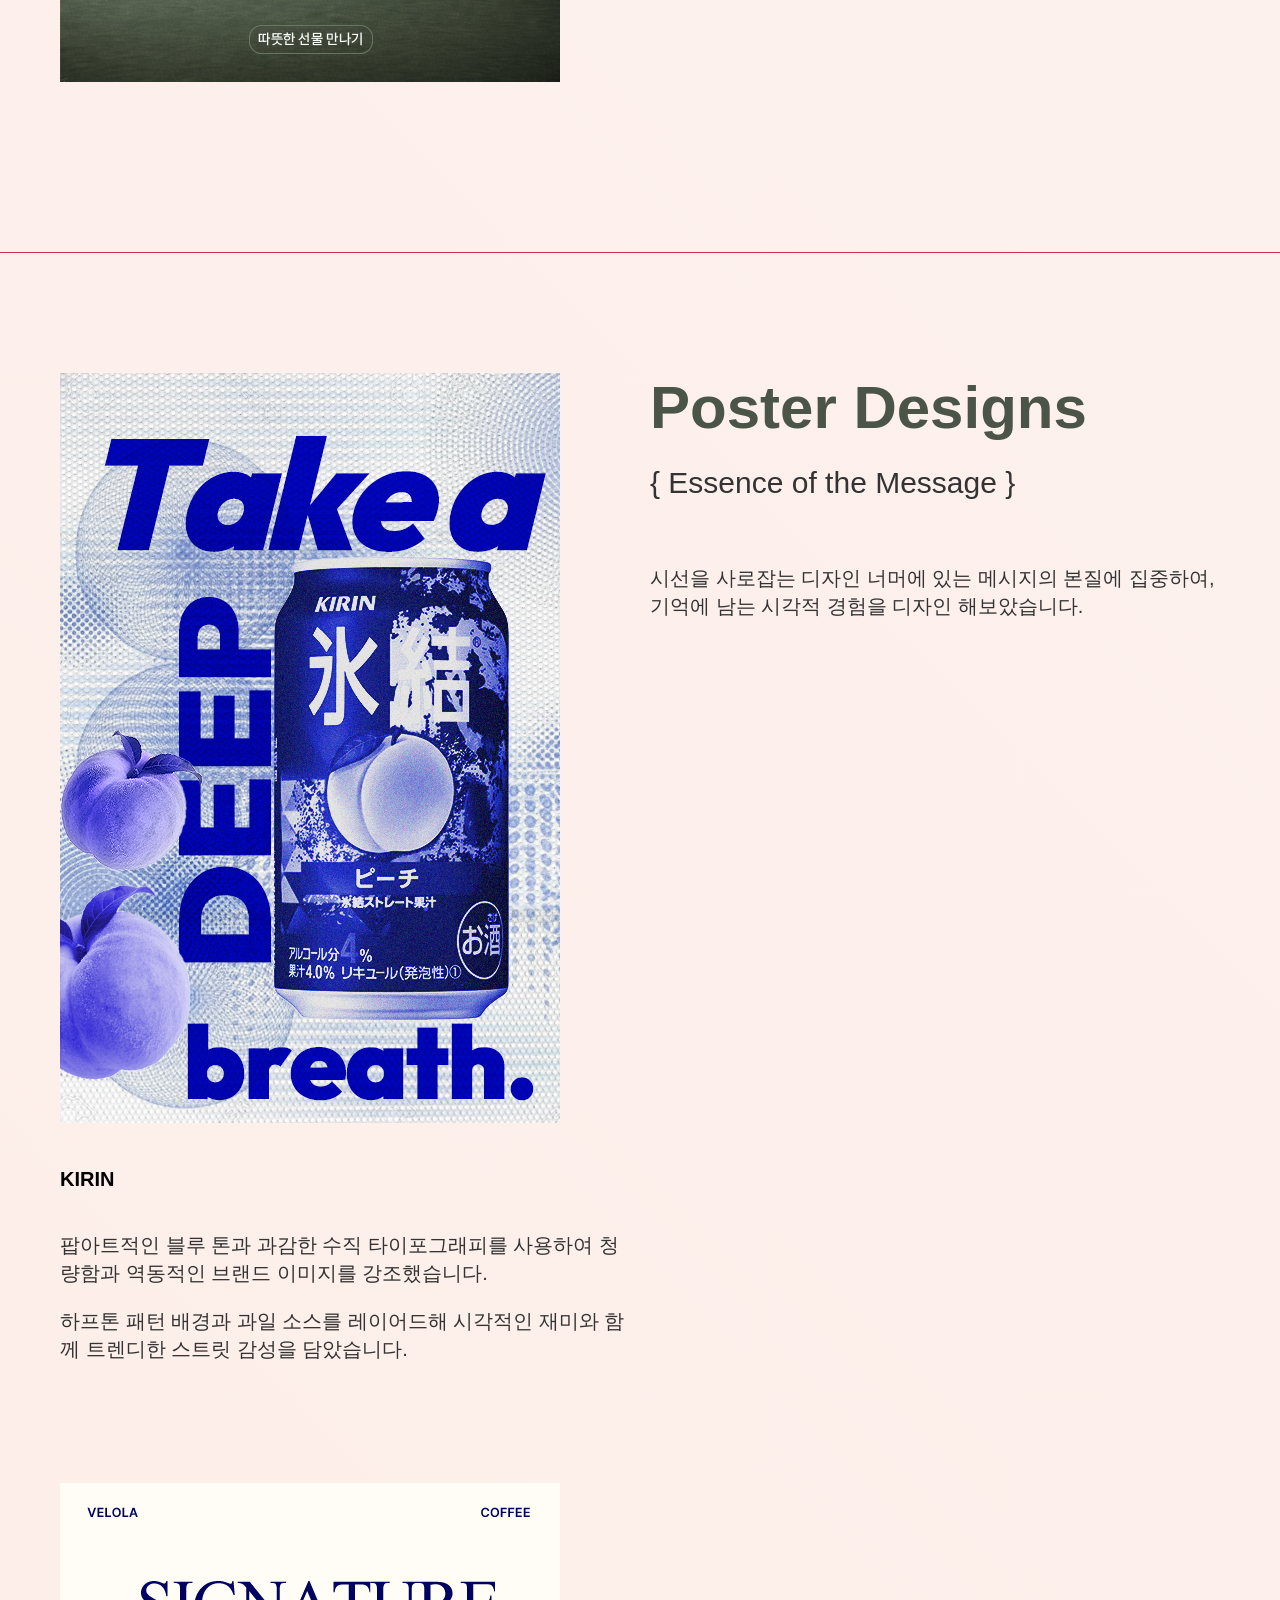
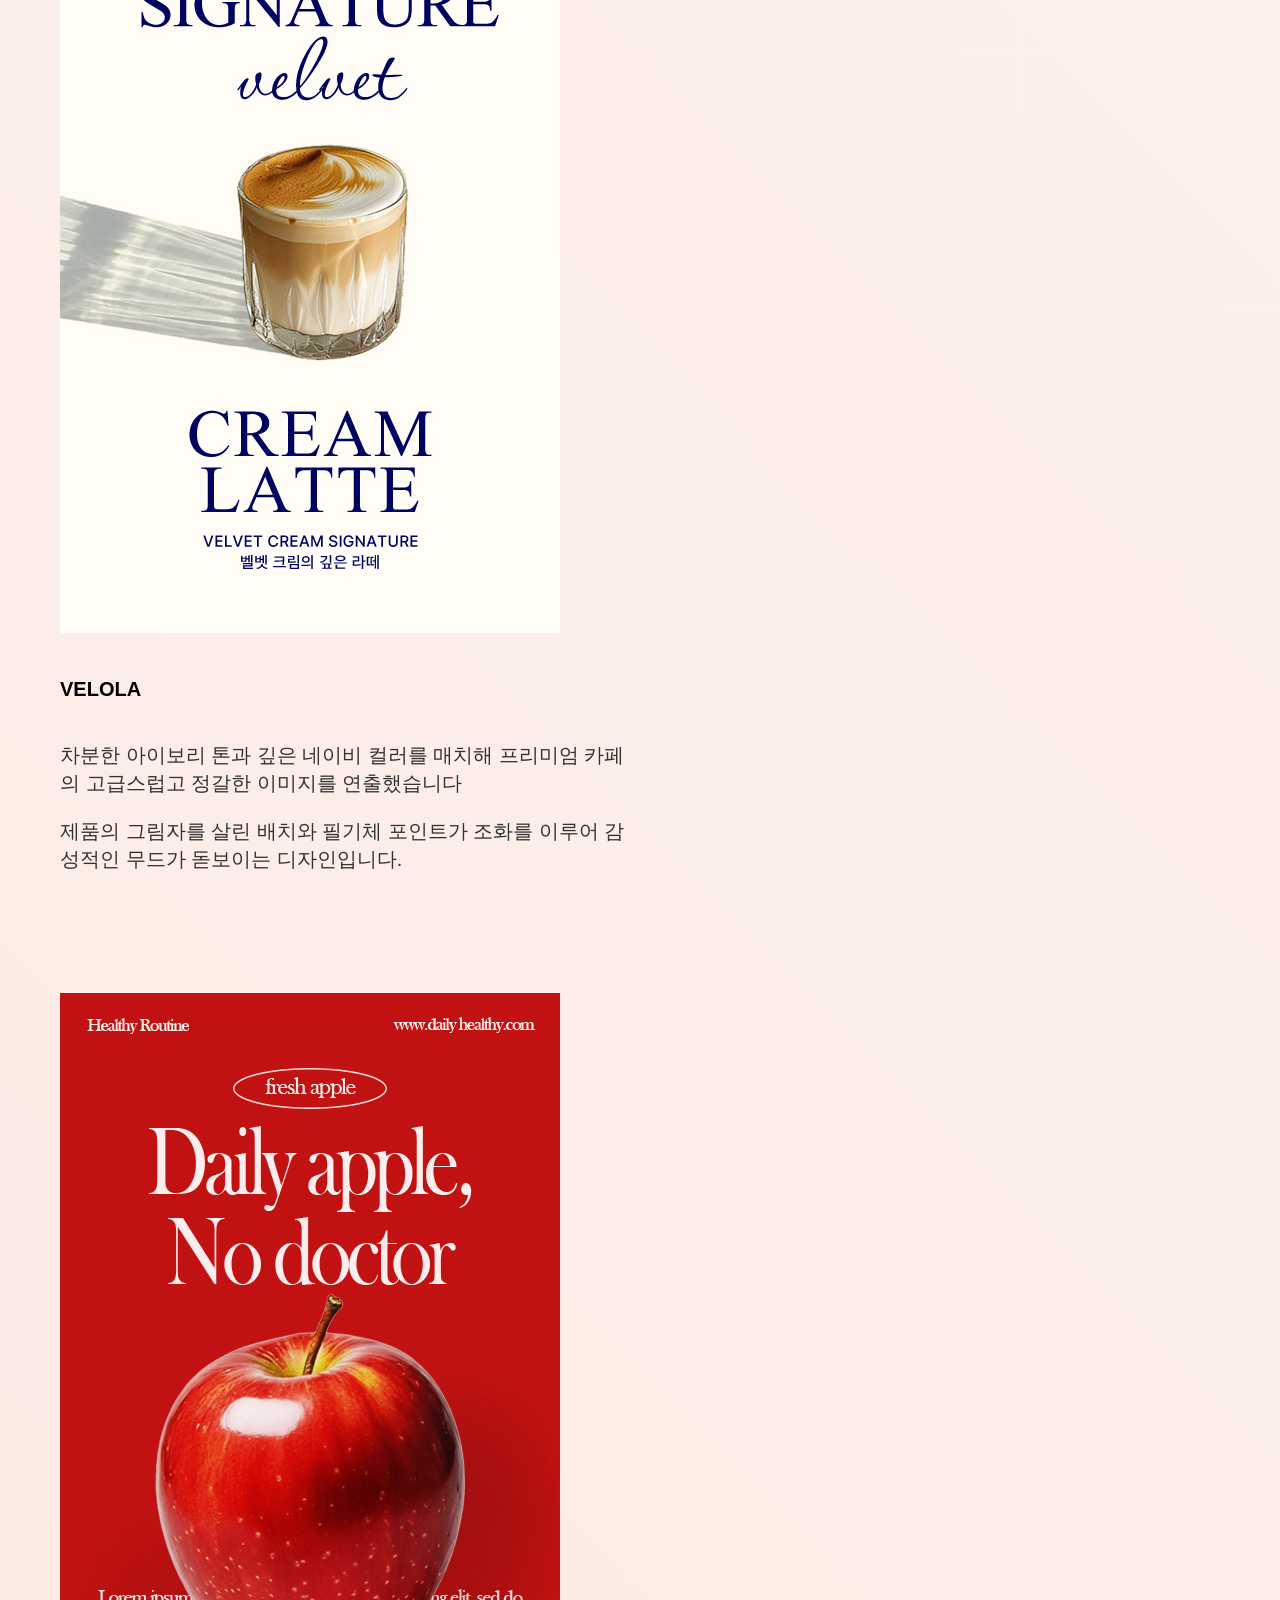
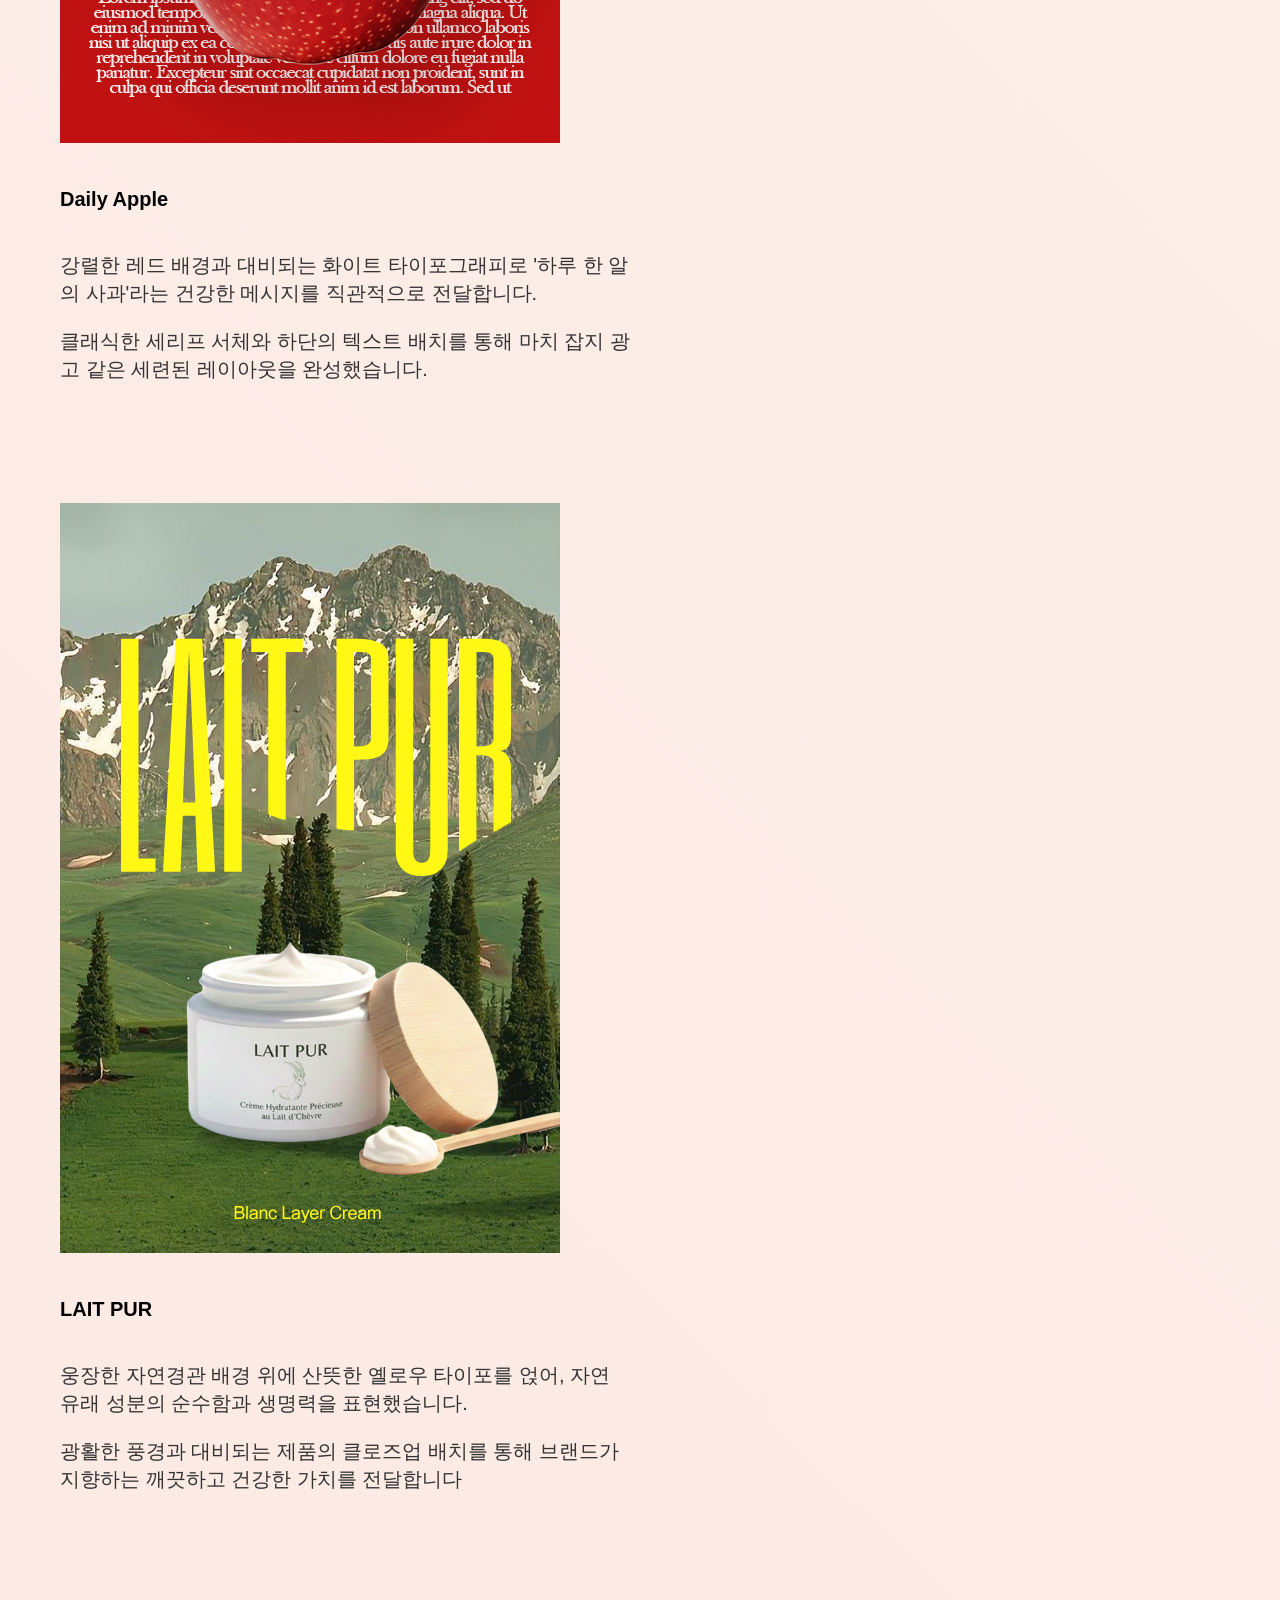
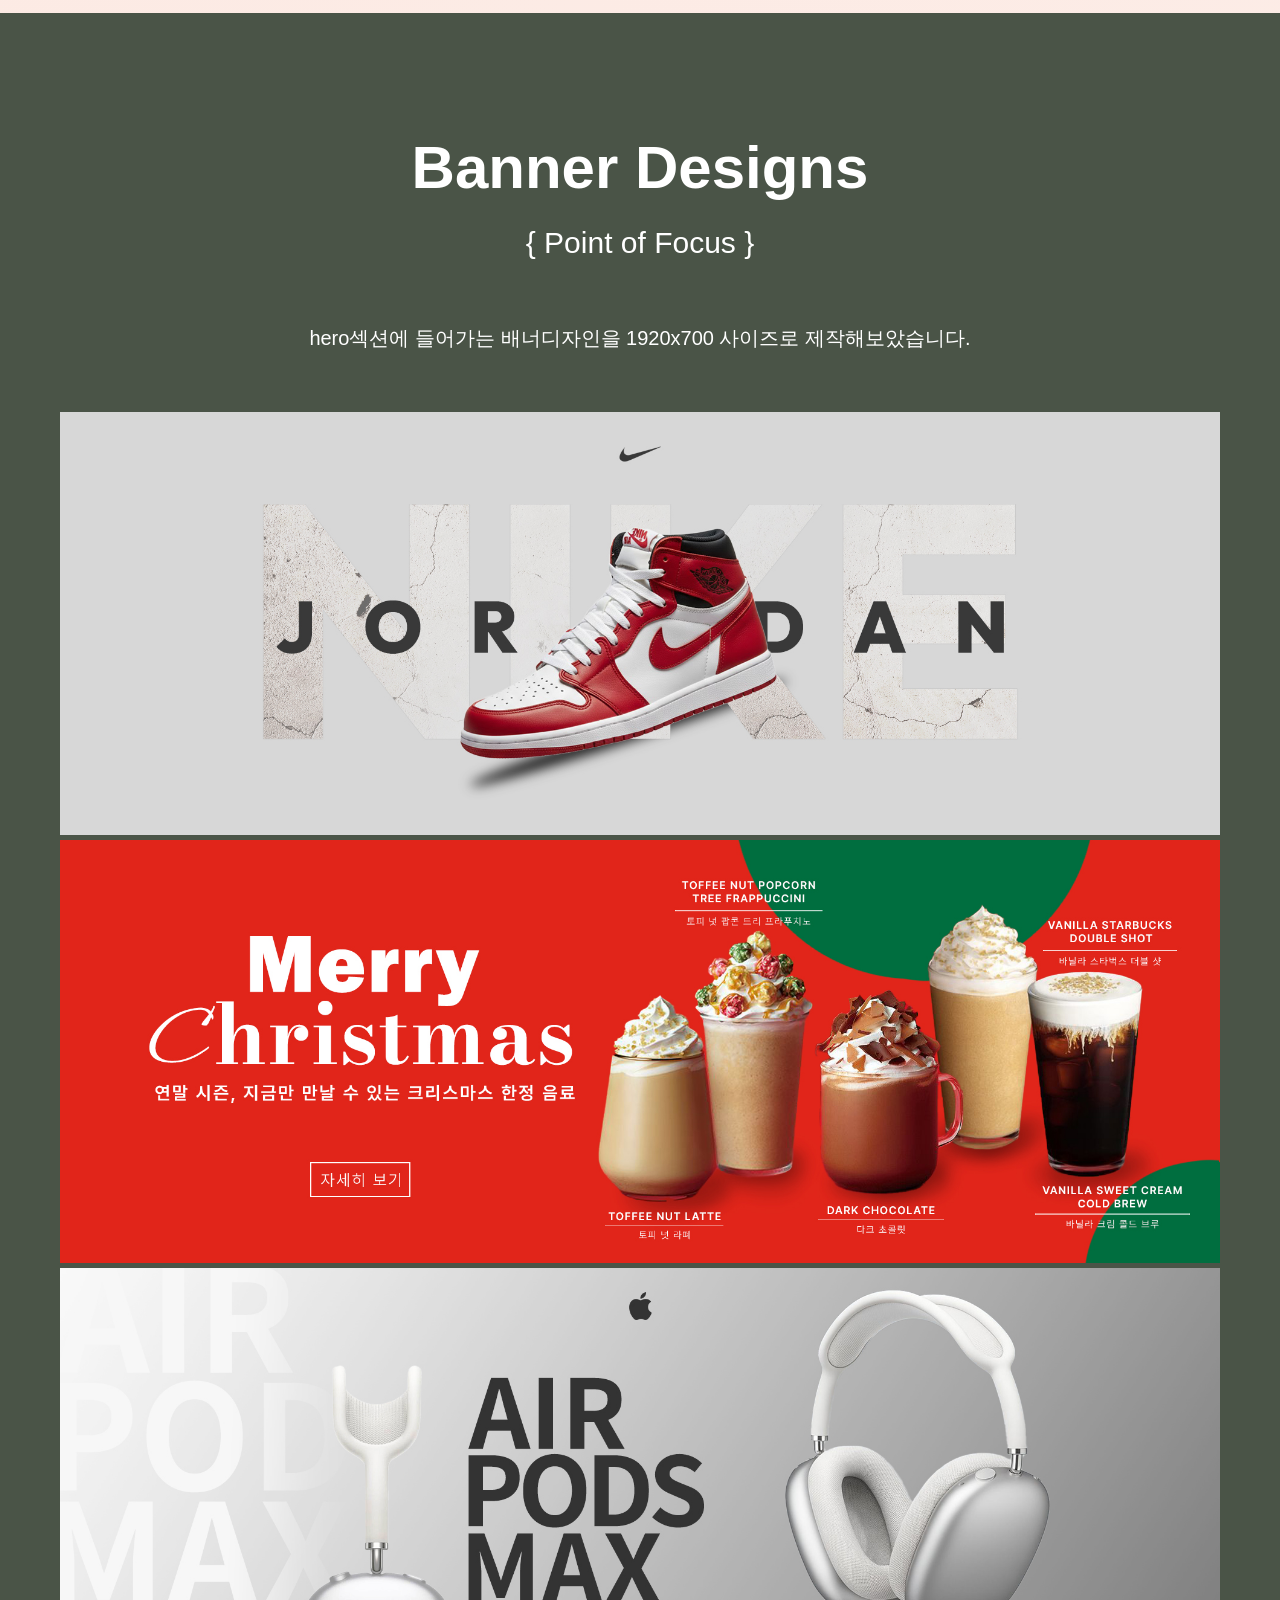
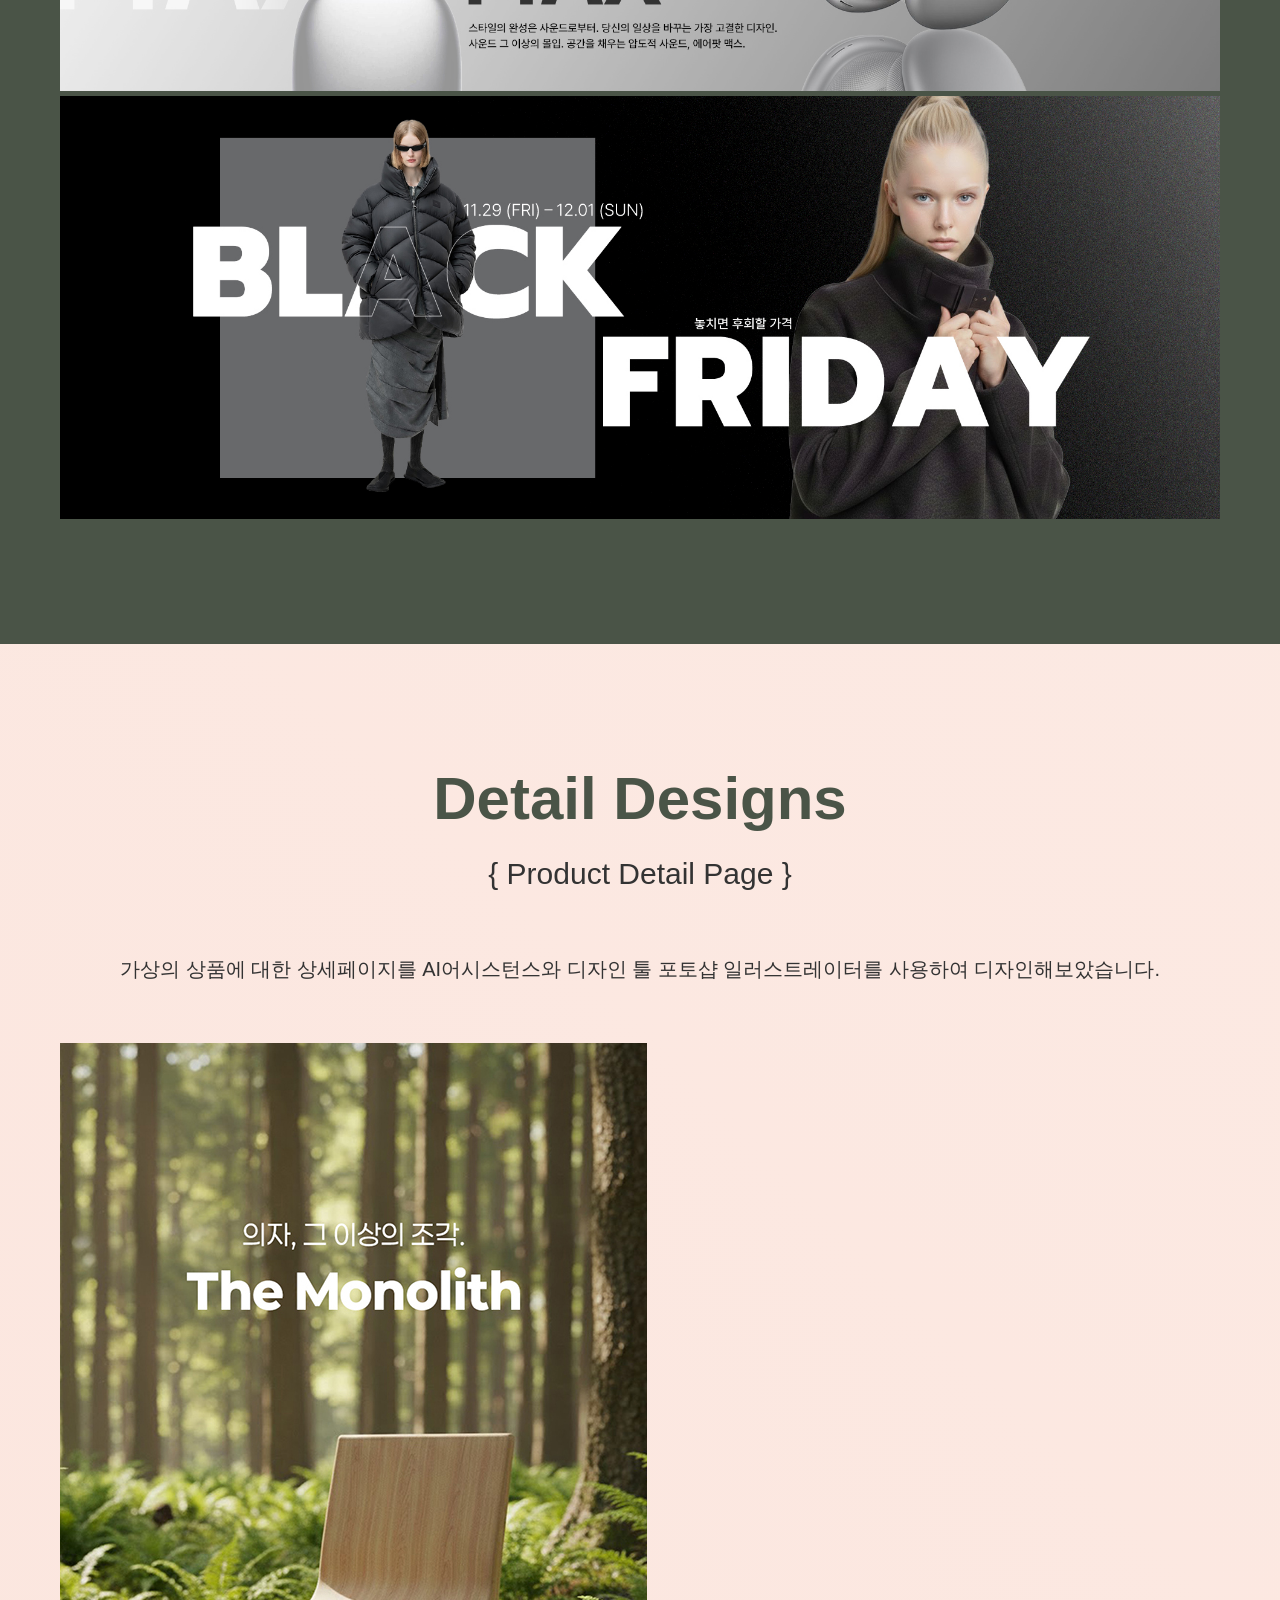
==== commit ce624881: "프로젝트 설명 수정" ====
--- a/index.html
+++ b/index.html
@@ -298,7 +298,9 @@
                     autoplay: {
                         delay: 1800, // 2.5초마다 슬라이드 전환
                         disableOnInteraction: false, // 마우스로 직접 넘겨도 자동 재생이 멈추지 않음
+                        pauseOnMouseEnter:true,
                     },
+                    
                     speed: 1000, // 슬라이드 전환 애니메이션 속도 (1초 동안 부드럽게)
                     effect: "coverflow",
                     grabCursor: true,
--- a/css/index.css
+++ b/css/index.css
@@ -1,3 +1,6 @@
+@media (min-width:1920px){
+    html{width:1920px;margin:0 auto;}
+}
 html{
     font-family: 'Pretendard',sans-serif;
     font-size: var(--basic-font-pc);
@@ -315,12 +318,13 @@
     height: 1.2rem;
     /* 아이콘은 높이 주고 무조건 rem으로 할 것 너비 주지 말것*/
 }
-.skill-grid h4{
+.skill-grid h4 {
     font-weight: 700;
     padding-bottom: 1rem;
     margin-top: 1rem;
     border-bottom: 1px solid #000;
     text-transform: capitalize;
+    margin-bottom: 1rem;
 }
 .glass-box {
     padding: 10px;
@@ -750,14 +754,14 @@
 .project-content h4+p{
     margin-bottom: 1.5rem;
 }
-.project-sticky{
+.project-sticky {
     display: flex;
     justify-content: center;
-    gap:1rem;
+    gap: 1rem;
     margin-top: 3rem;
     margin-bottom: 3rem;
     position: sticky;
-    top:1rem;
+    top: 1.5rem;
     font-weight: 500;
 }
 .project-sticky a{
@@ -774,8 +778,7 @@
 }
 
 .contact{
-    
-    /* color:#fff; */
+    background-color: #ffffffab;
     padding:6rem 0 8rem;
     text-align: center;
 }
@@ -1247,6 +1250,12 @@
         text-align: center;
         margin-bottom: 5rem;
     }
+    .popup .swiper-slide {
+        background-position: center;
+        background-size: cover;
+        width: 100%;
+        height: AUTO;
+    }
 }
 
 @media (max-width:320px){
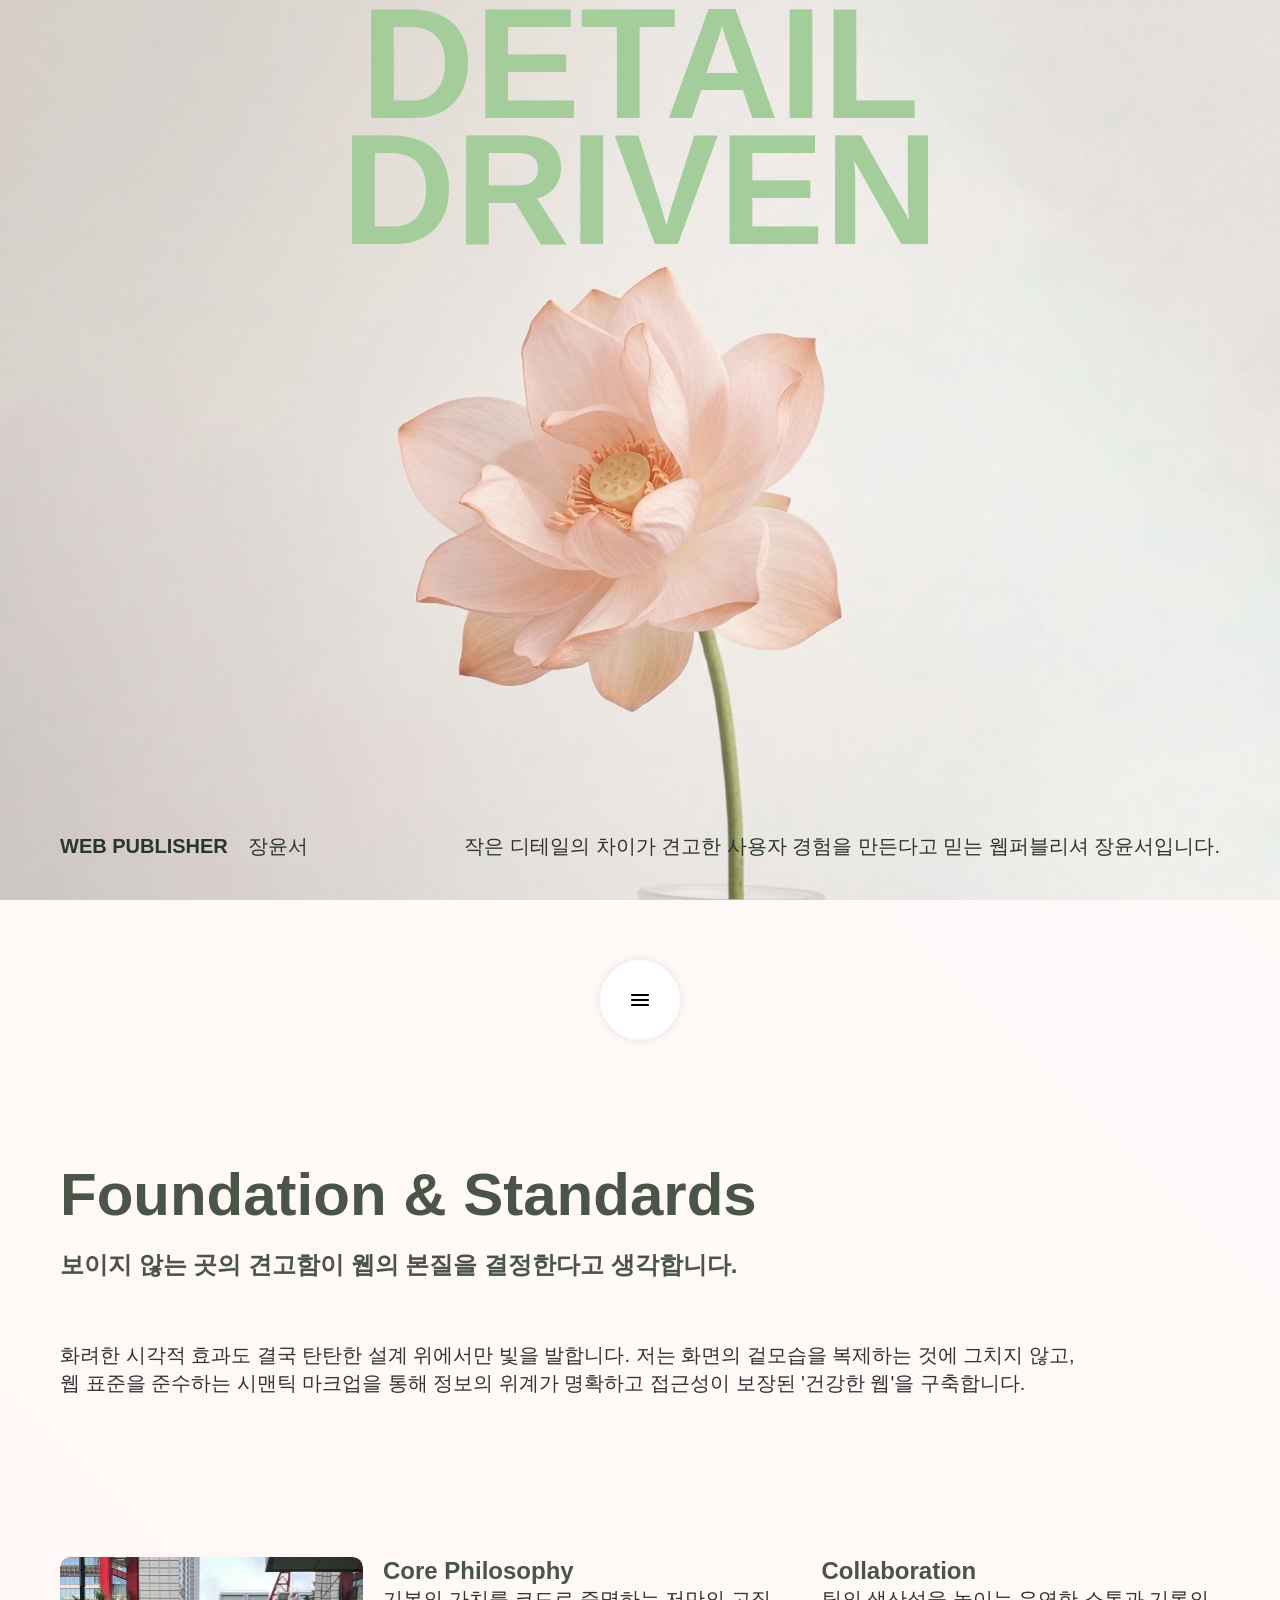
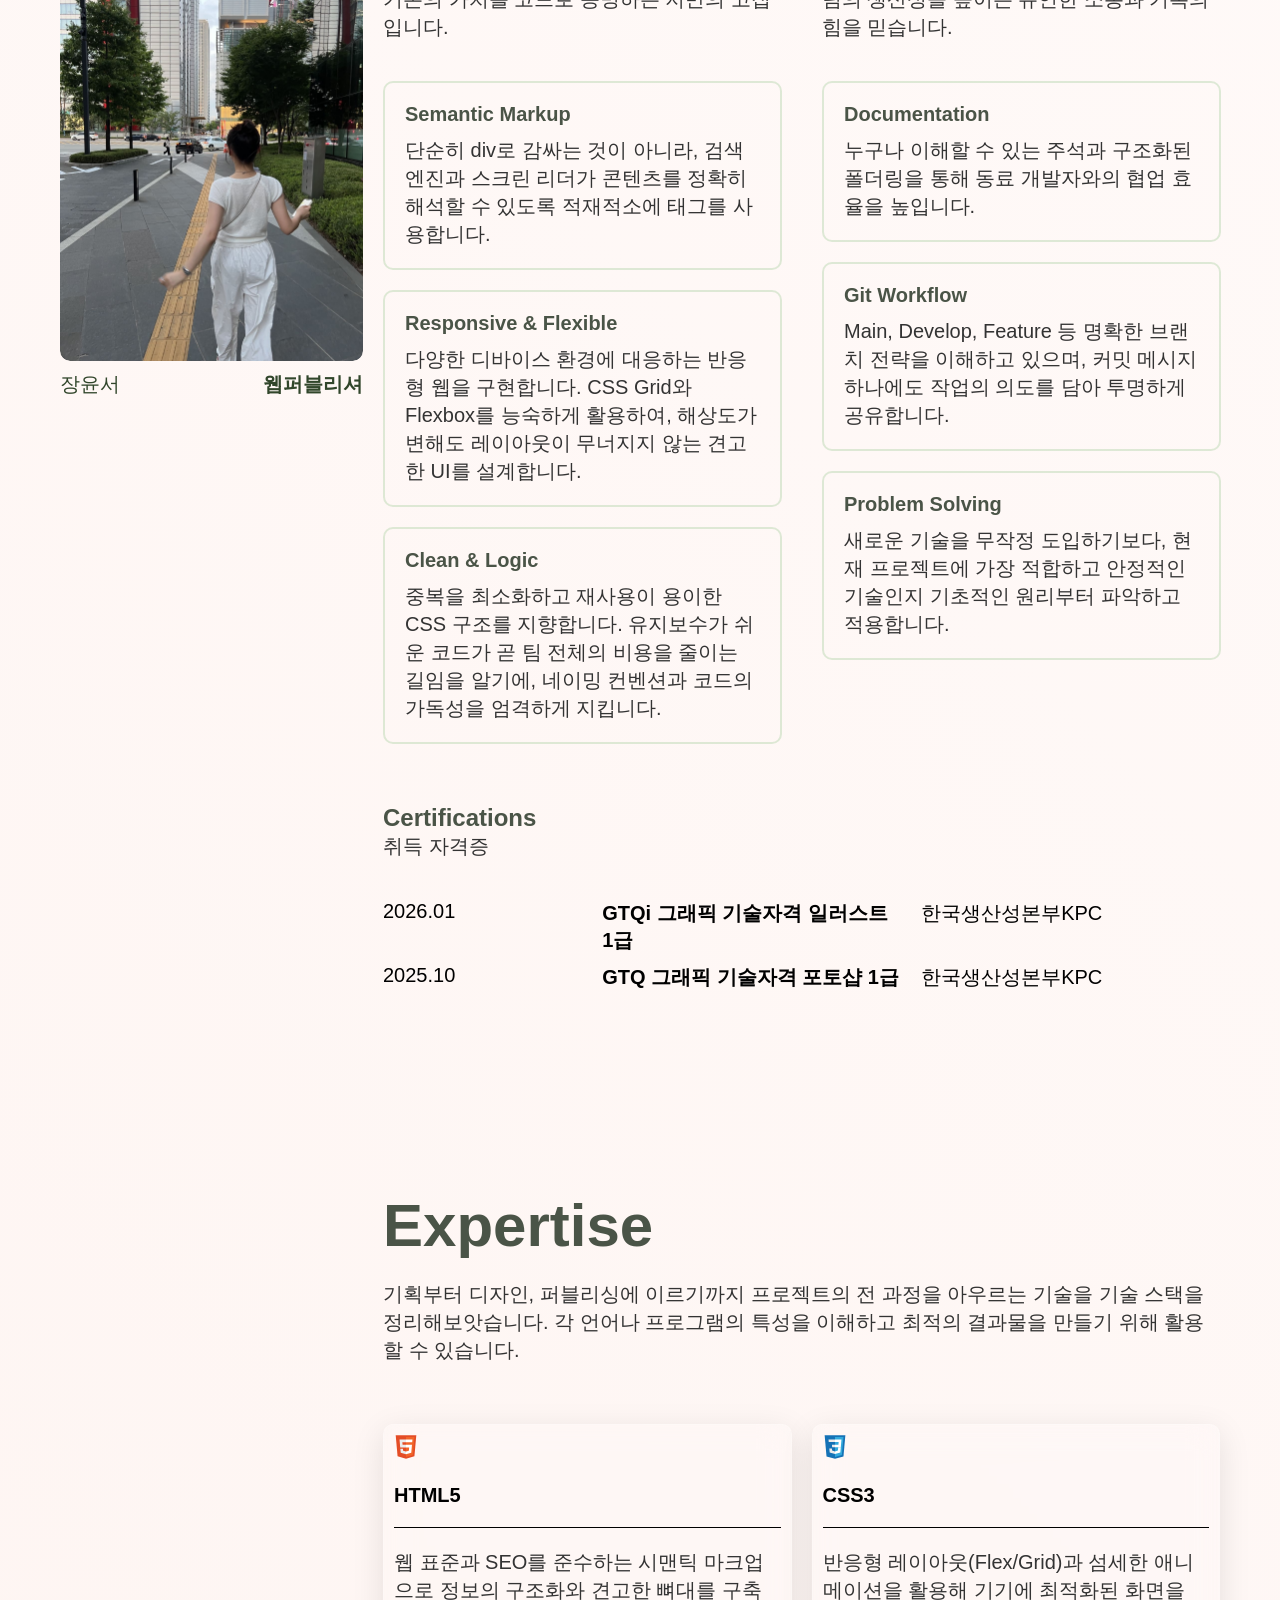
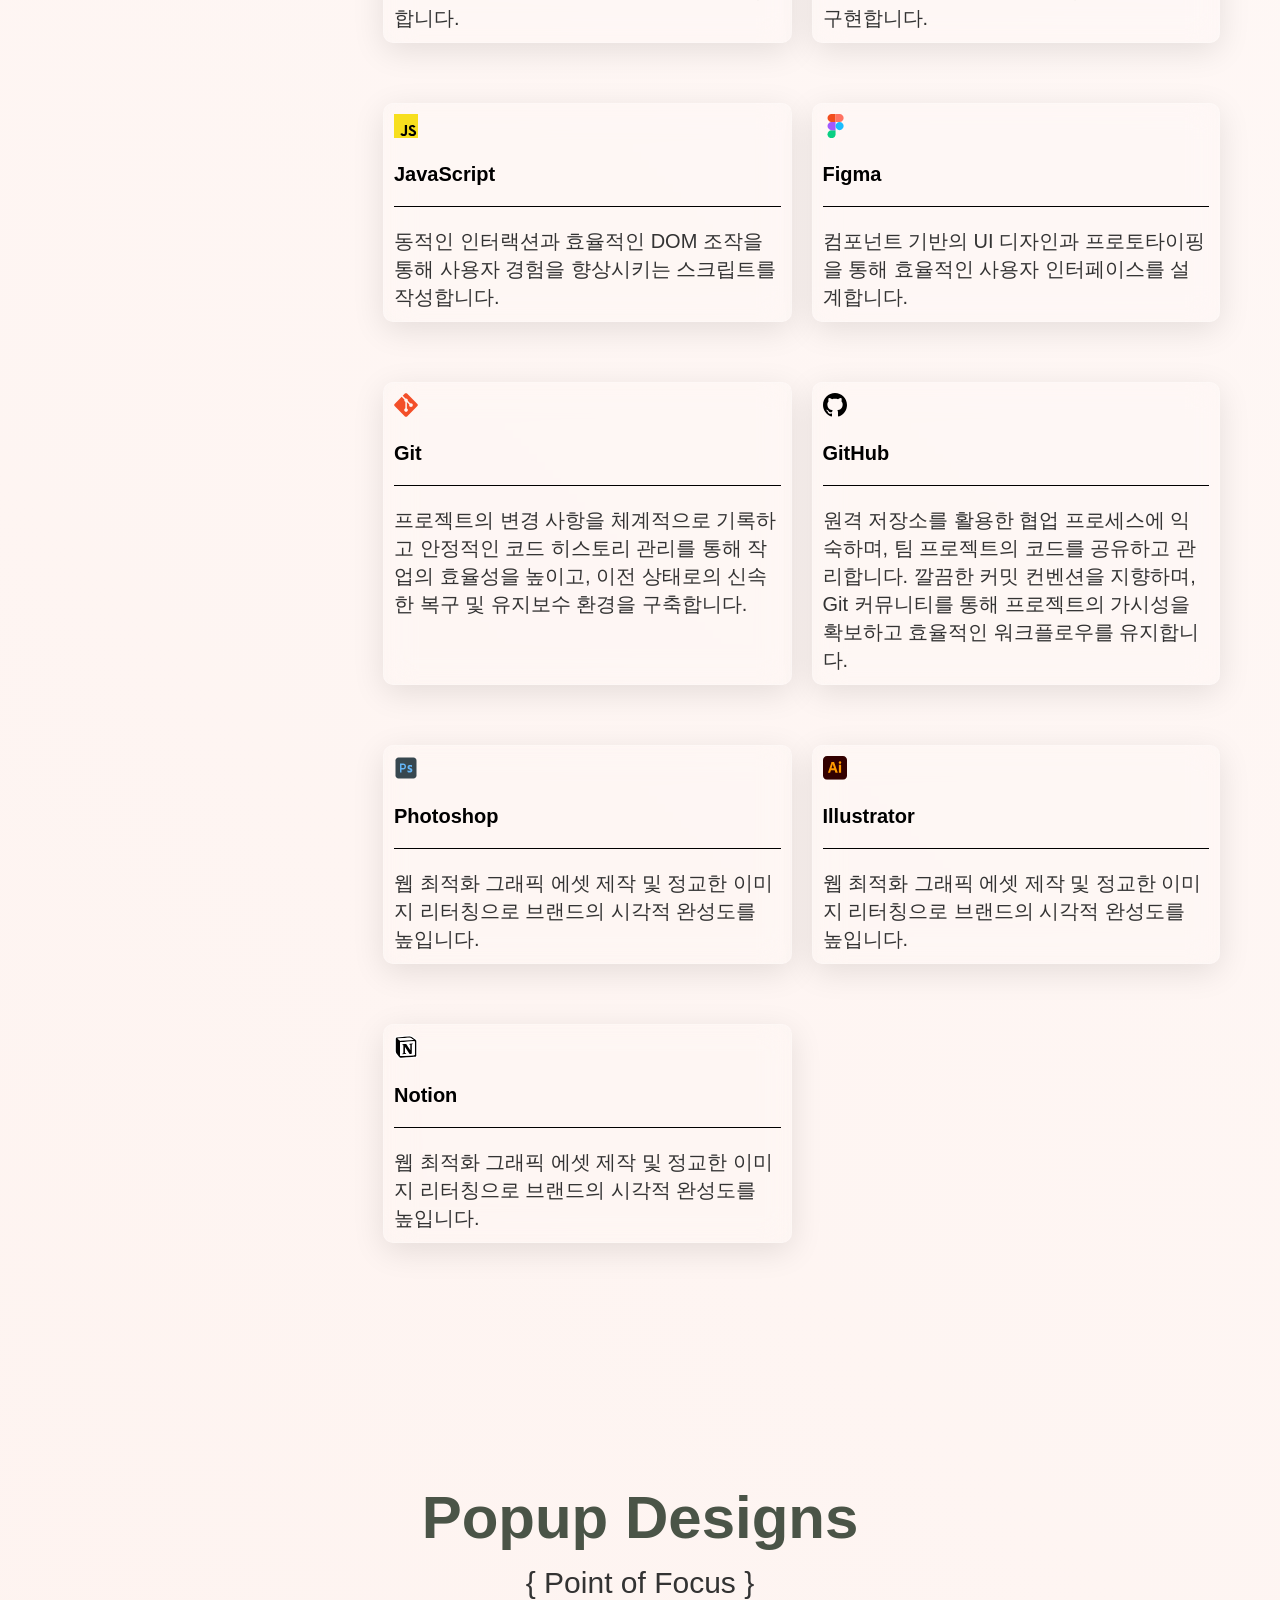
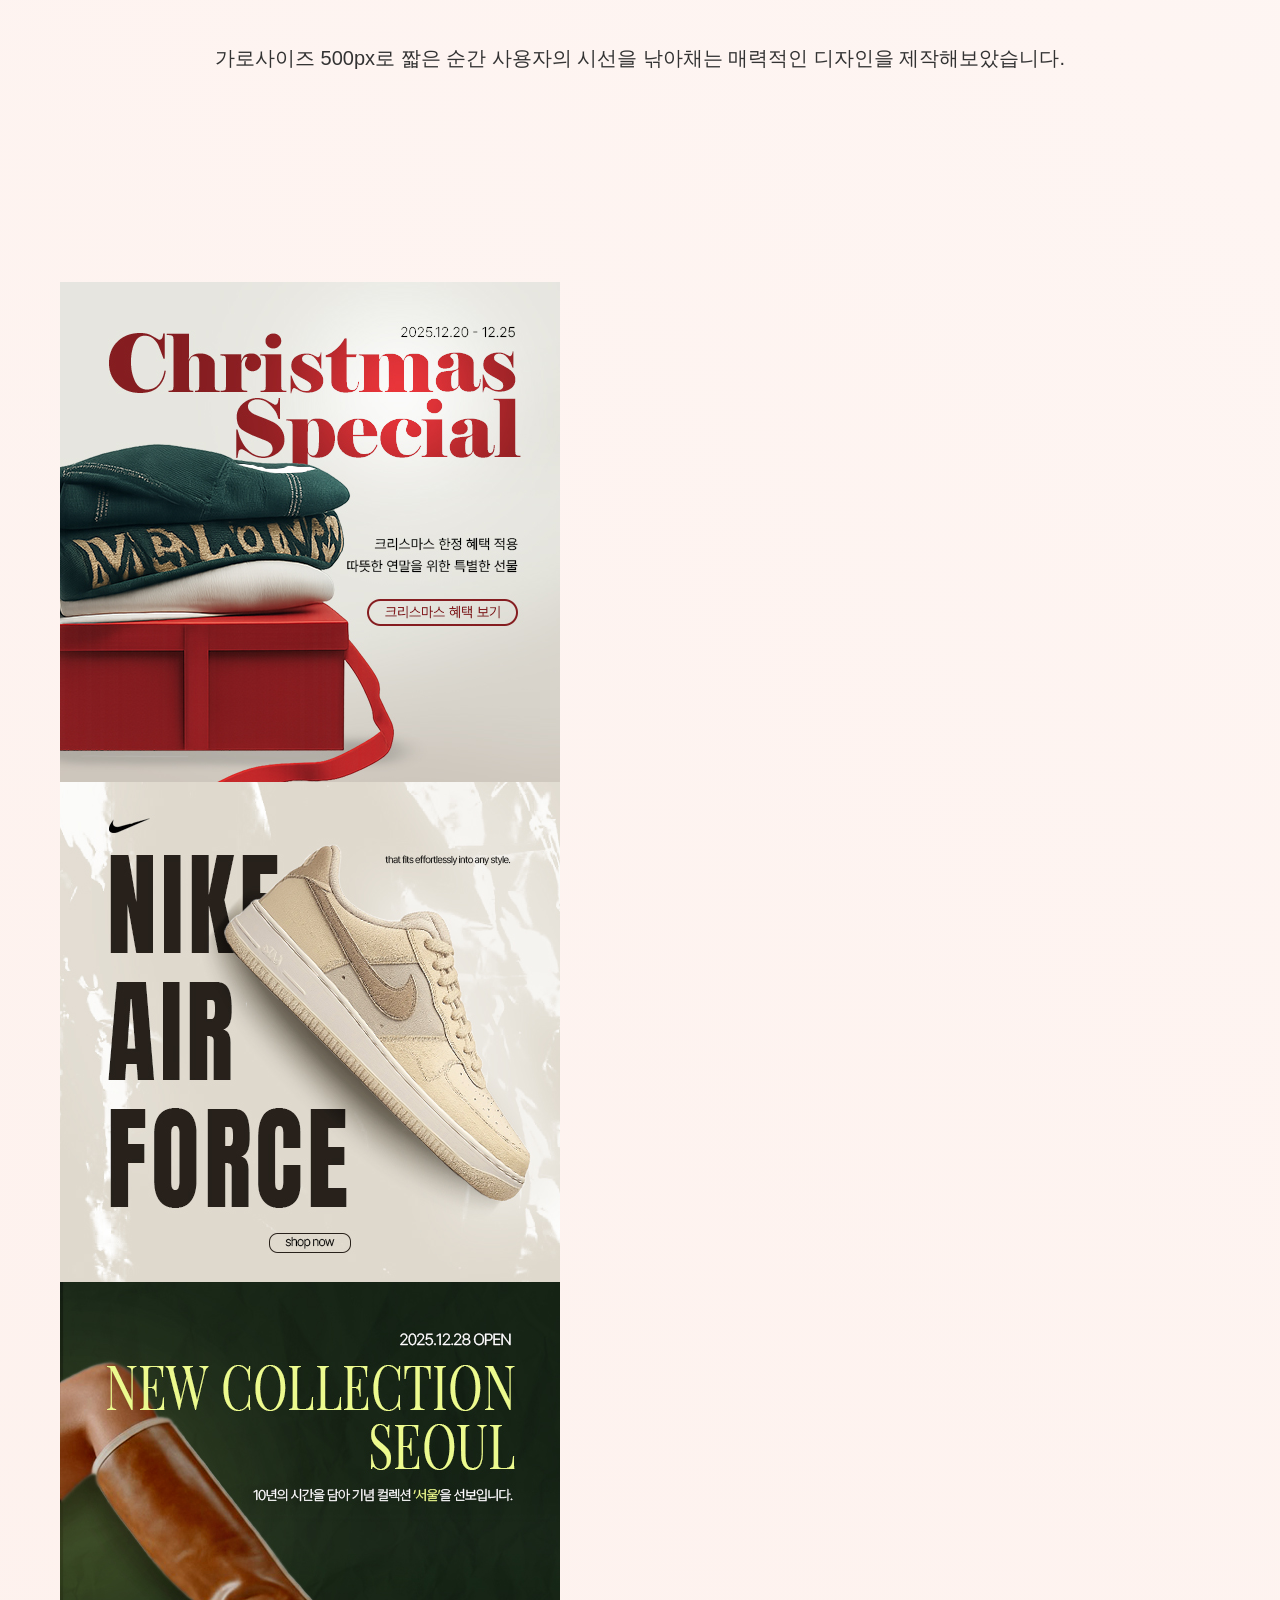
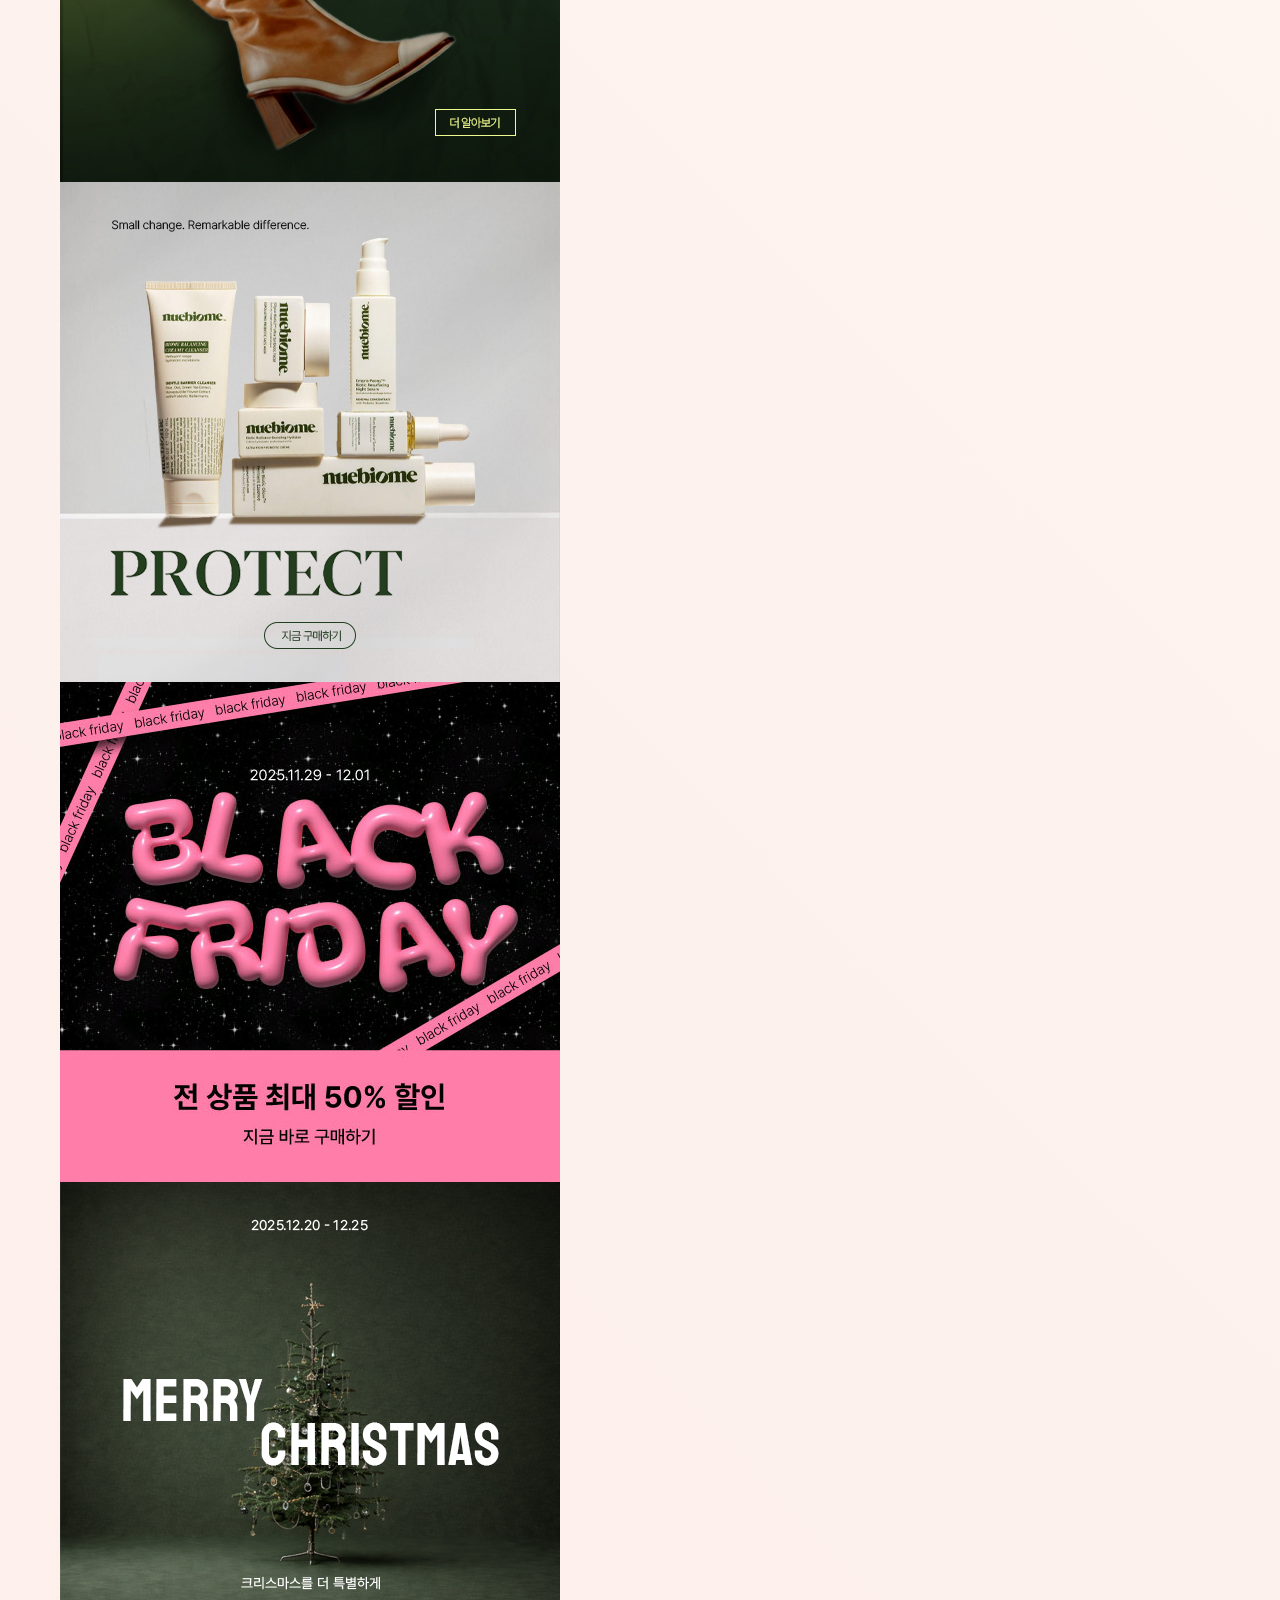
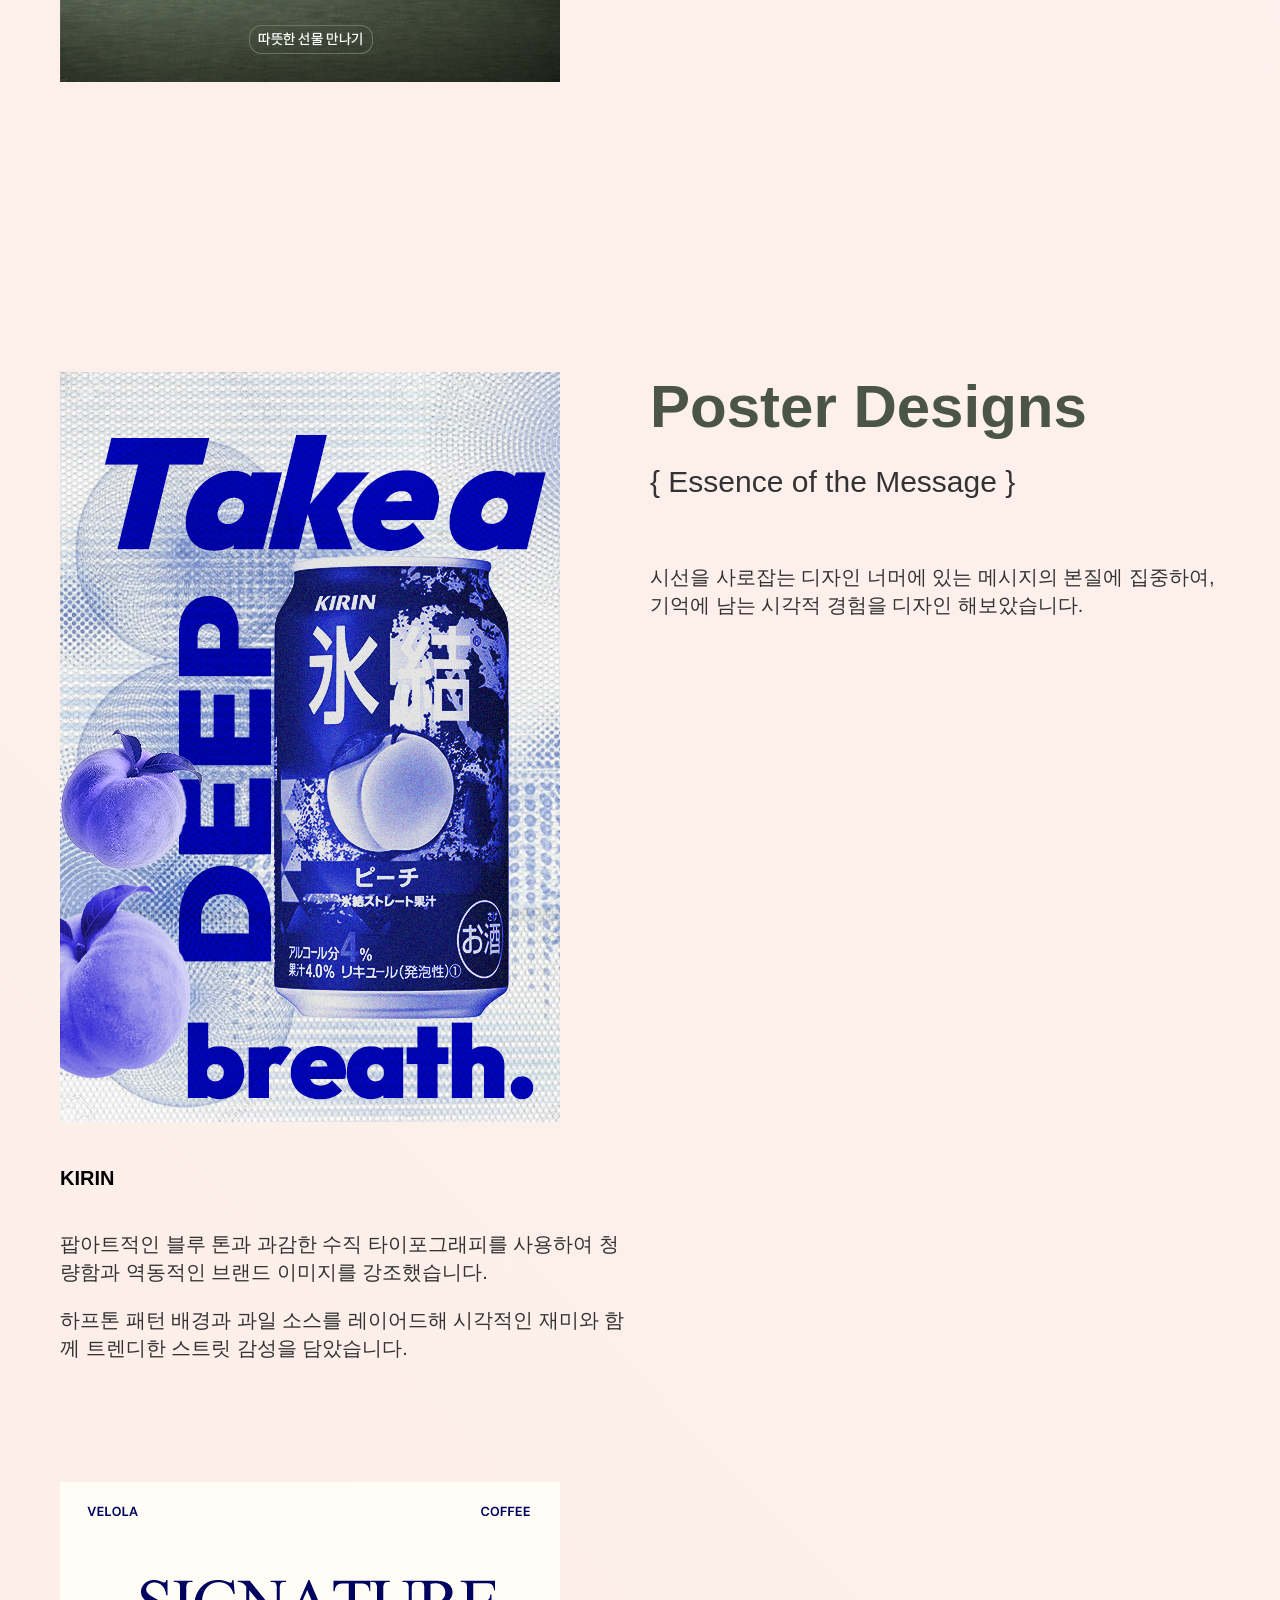
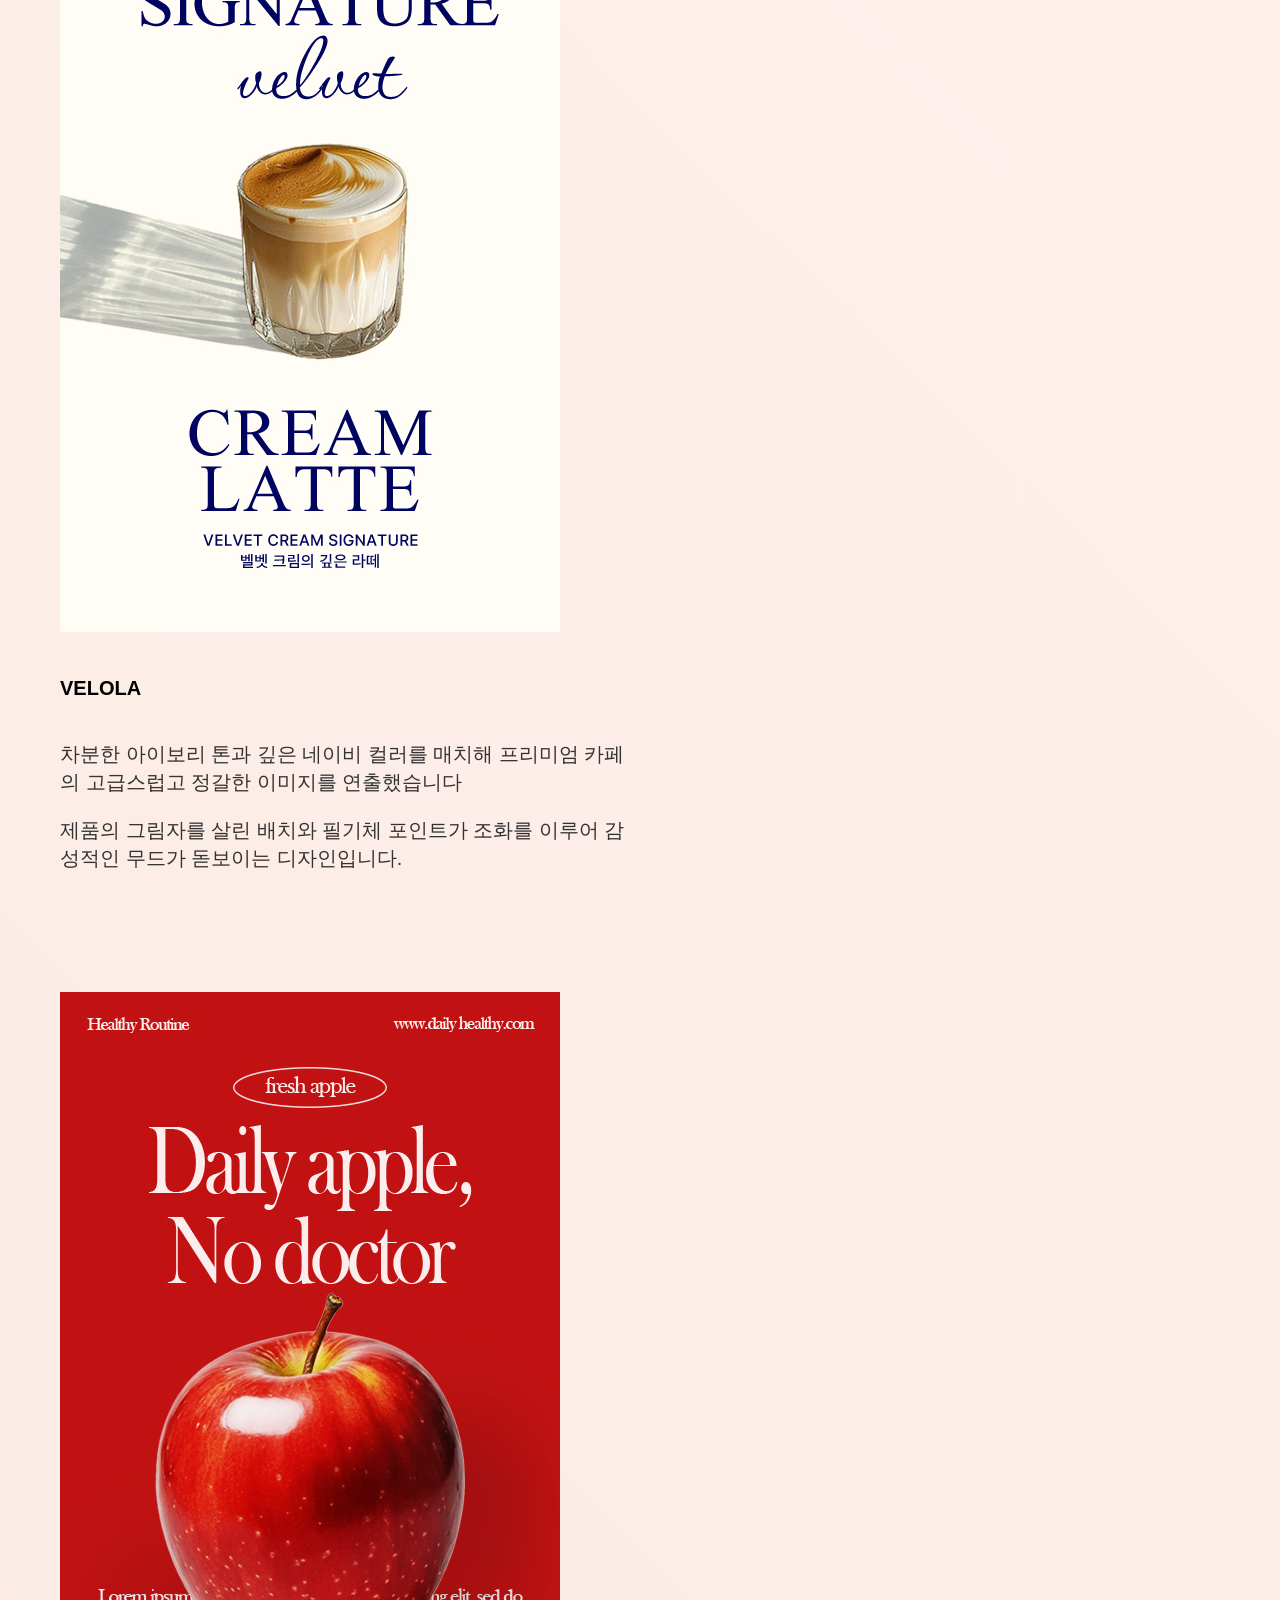
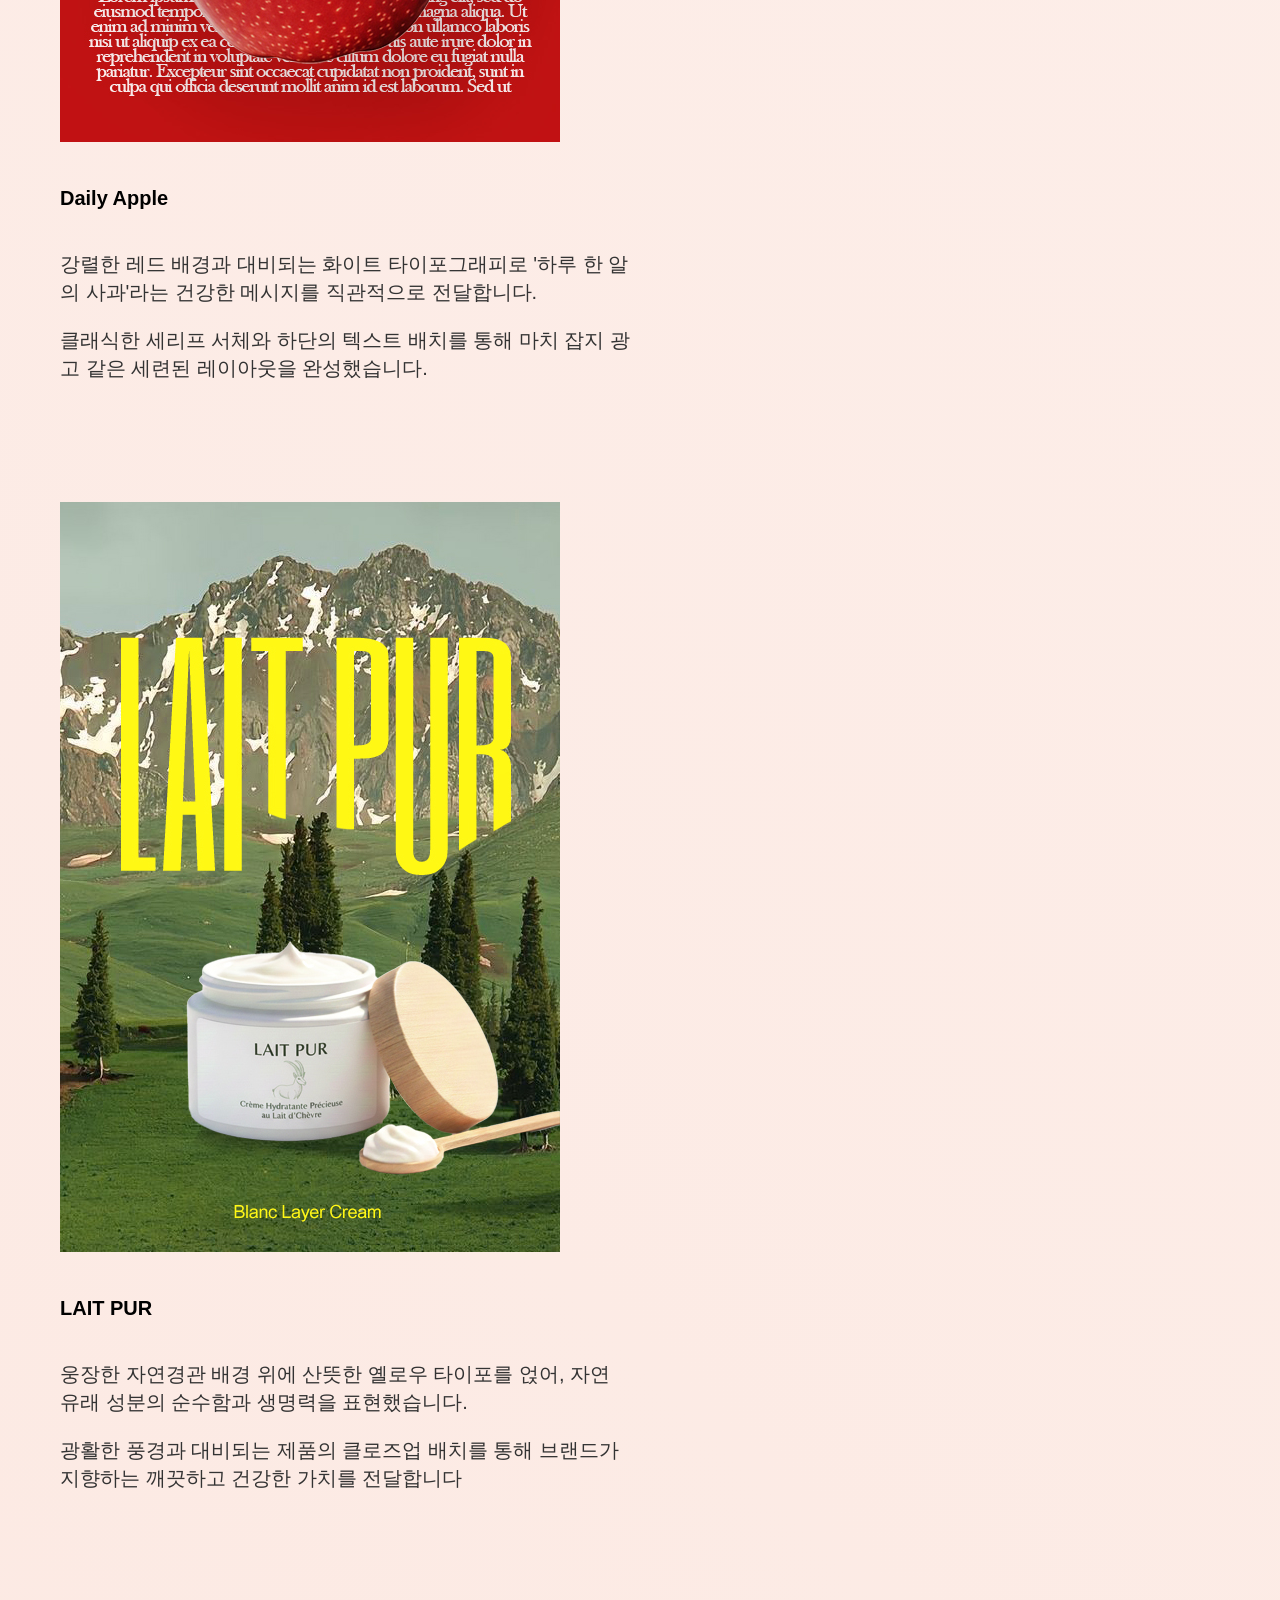
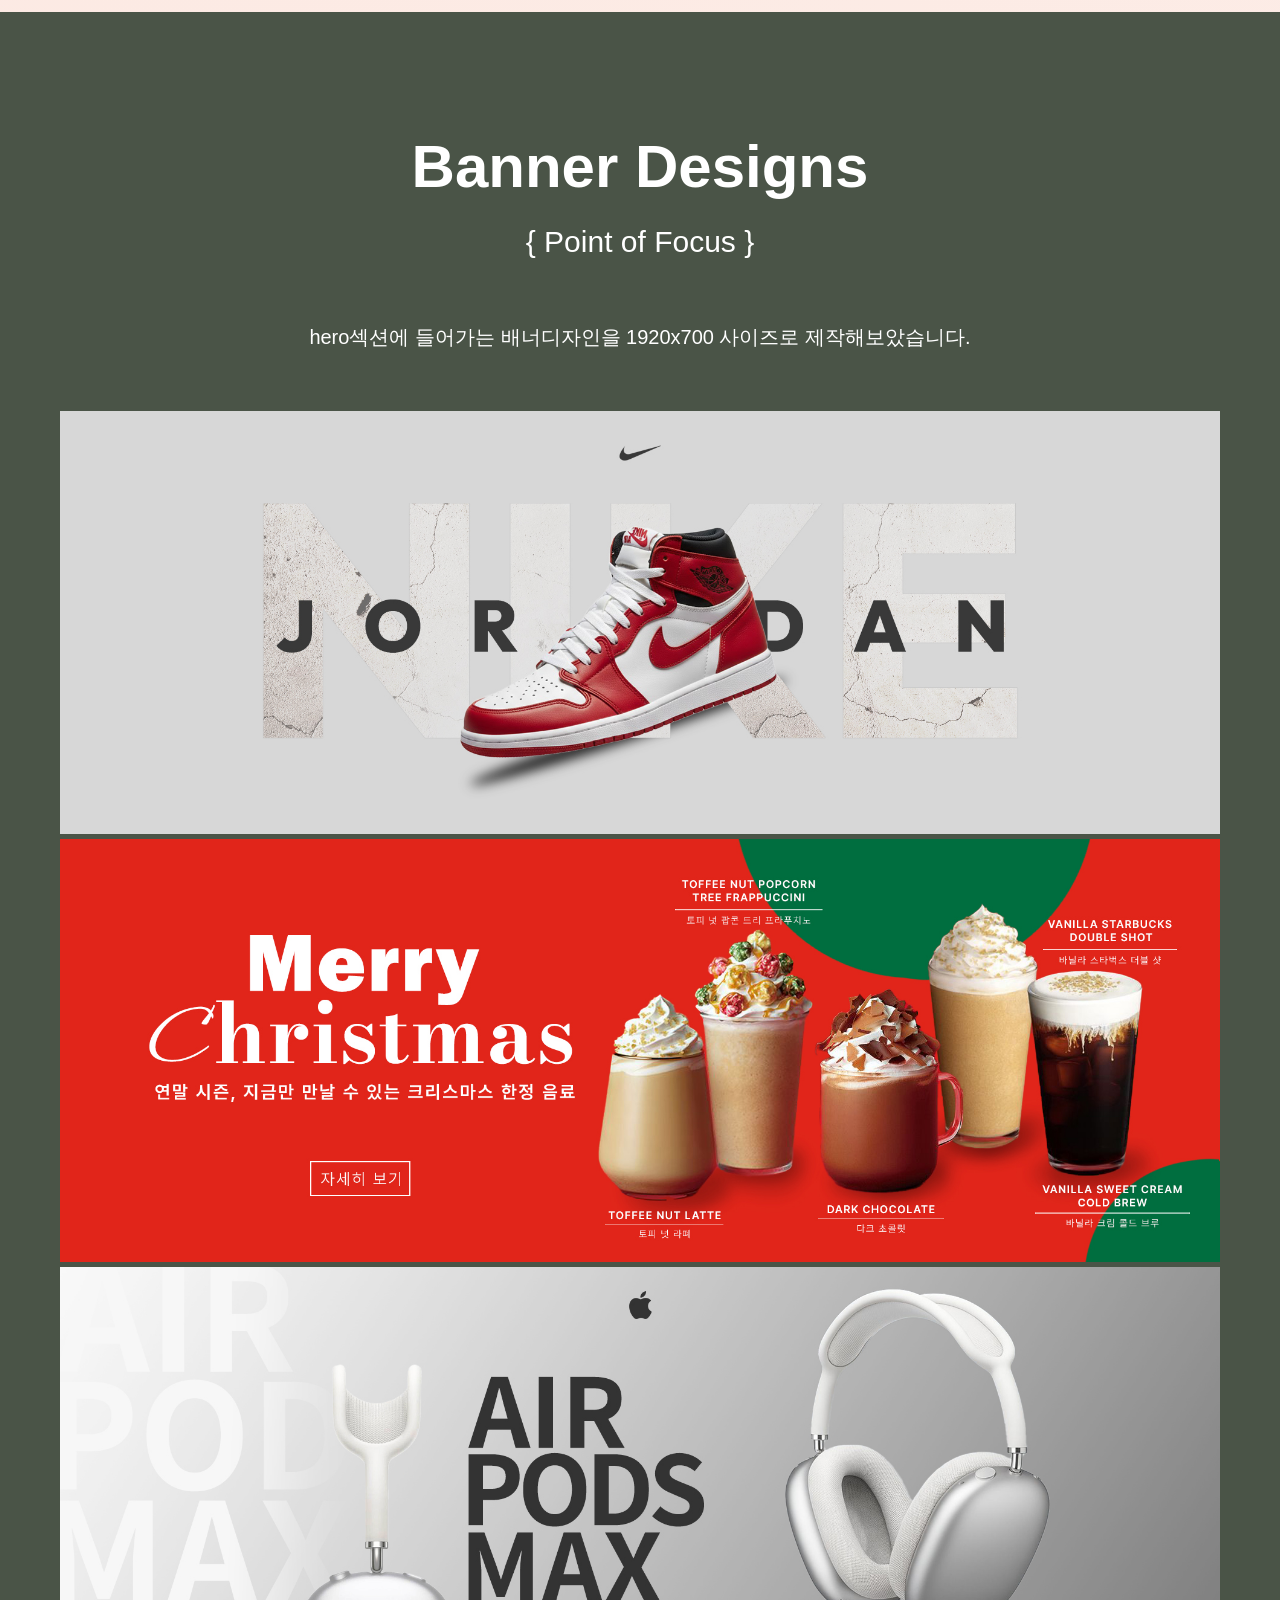
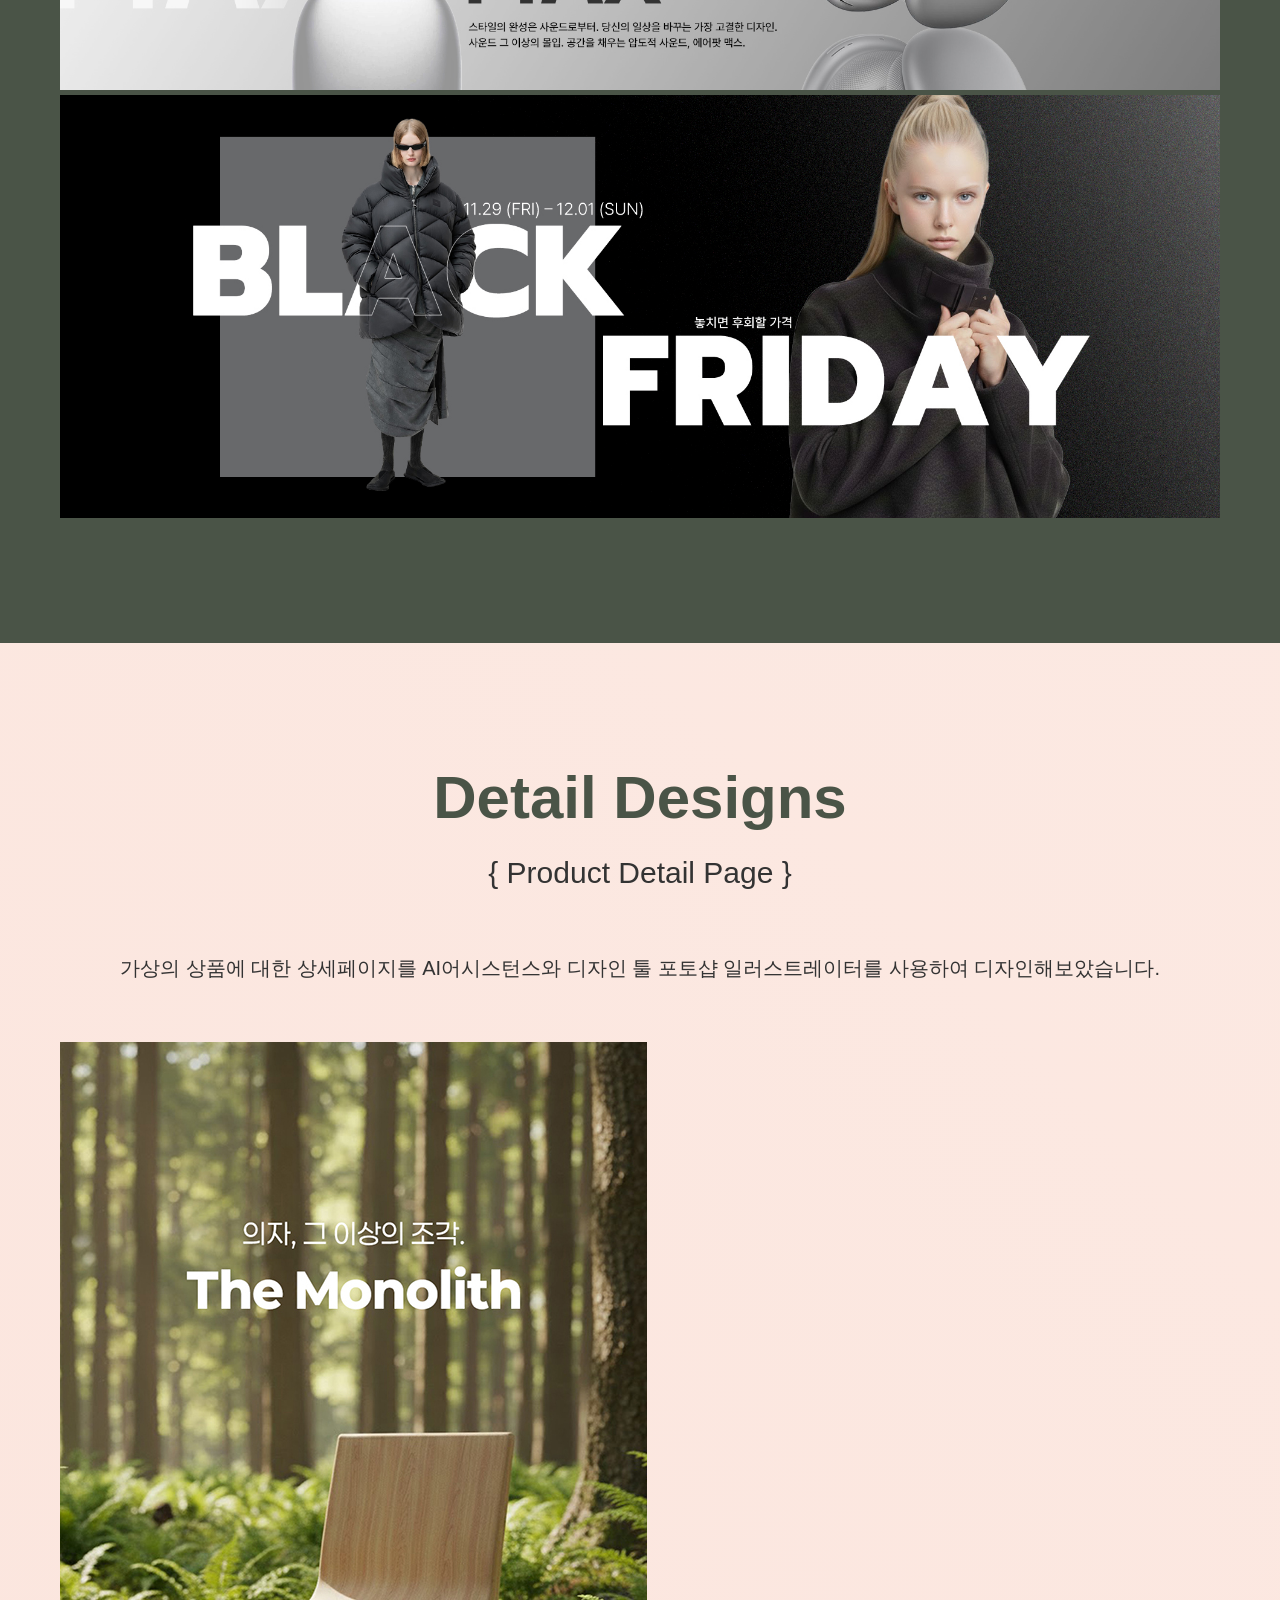
==== commit 9447d24c: "전체적인 틀 완성" ====
--- a/index.html
+++ b/index.html
@@ -493,9 +493,9 @@
                     <p>단순한 정보 전달을 넘어, 사용자의 움직임에 반응하는 감각적인 인터랙티브 애니메이션을 설계했습니다. <br>스크롤에 따라 유기적으로 반응하는 콘텐츠 노출 방식은 사용자에게 시각적 즐거움을 선사하며,<br>브랜드 경험에 더욱 깊이 참여하게 만드는 몰입형 환경을 구축합니다.</p>
                 </div>
                 <ul class="project-sticky">
-                    <li><a href="#">Original</a></li>
-                    <li><a href="#">Renewal</a></li>
-                    <li><a href="#">Figma</a></li>
+                    <li><a href="https://backgroundseoul.cafe24.com/" target="_blank">Original</a></li>
+                    <li><a href="https://snf06103-droid.github.io/new-kirby/" target="_blank">Renewal</a></li>
+                    <li><a href="https://www.figma.com/proto/5nzgtv8kxDlvSI4WwopiiX/%EC%A5%90%ED%8F%AC?node-id=1268-4052&p=f&viewport=-1726%2C11870%2C0.25&t=ddKut9X63GyUdrc9-1&scaling=min-zoom&content-scaling=fixed&starting-point-node-id=1268%3A4052&show-proto-sidebar=1&page-id=0%3A1" target="_blank">Figma</a></li>
                 </ul>
                 <figure class="project-detail">
                     <img src="./img/2uc_pc.jpg" alt="2UC프로젝트 디테일샷 pc" class="pc">
@@ -510,8 +510,7 @@
                     <p>장식적인 요소를 최소화하고 화이트 스페이스(여백)를 과감하게 활용하여,<br> 사용자가 브랜드의 이미지와 콘텐츠에 온전히 몰입할 수 있는 미니멀리즘 디자인을 채택했습니다.</p>
                 </div>
                 <ul class="project-sticky">
-                    <li><a href="#">Original</a></li>
-                    <li><a href="#">Renewal</a></li>
+                    <li><a href="https://snf06103-droid.github.io/sienna/" target="_blank">Brand Website</a></li>
                 </ul>
                 <figure class="project-detail">
                     <img src="./img/sienna-pc.jpg" alt="시에나프로젝트 디테일샷 pc" class="pc">
@@ -524,7 +523,7 @@
             <div class="common-frame">
                 <h1>Growing to Perfection.</h1>
                 <figure class="pro-img">
-                    <img src="./img/my-img.jpg" alt="웹퍼블리셔 장윤서">
+                    <img src="./img/contact-me.jpg" alt="웹퍼블리셔 장윤서">
                 </figure>
                 <h2>깊은 곳에서 다진 단단한 뿌리로 탁월함을 피워내는, 웹 퍼블리셔 장윤서입니다.</h2>
                 <p>치열한 생명력은 결코 헛되지 않기에, 노력을 넘어 실력으로 가치를 입증하겠습니다. <br>
--- a/css/index.css
+++ b/css/index.css
@@ -450,7 +450,6 @@
 /* 포스터섹션[base64] */
 .poster {
     padding-top: 6rem;
-    border-top: 1px solid #c53451;
 }
 .poster .common-frame{
     display: flex;
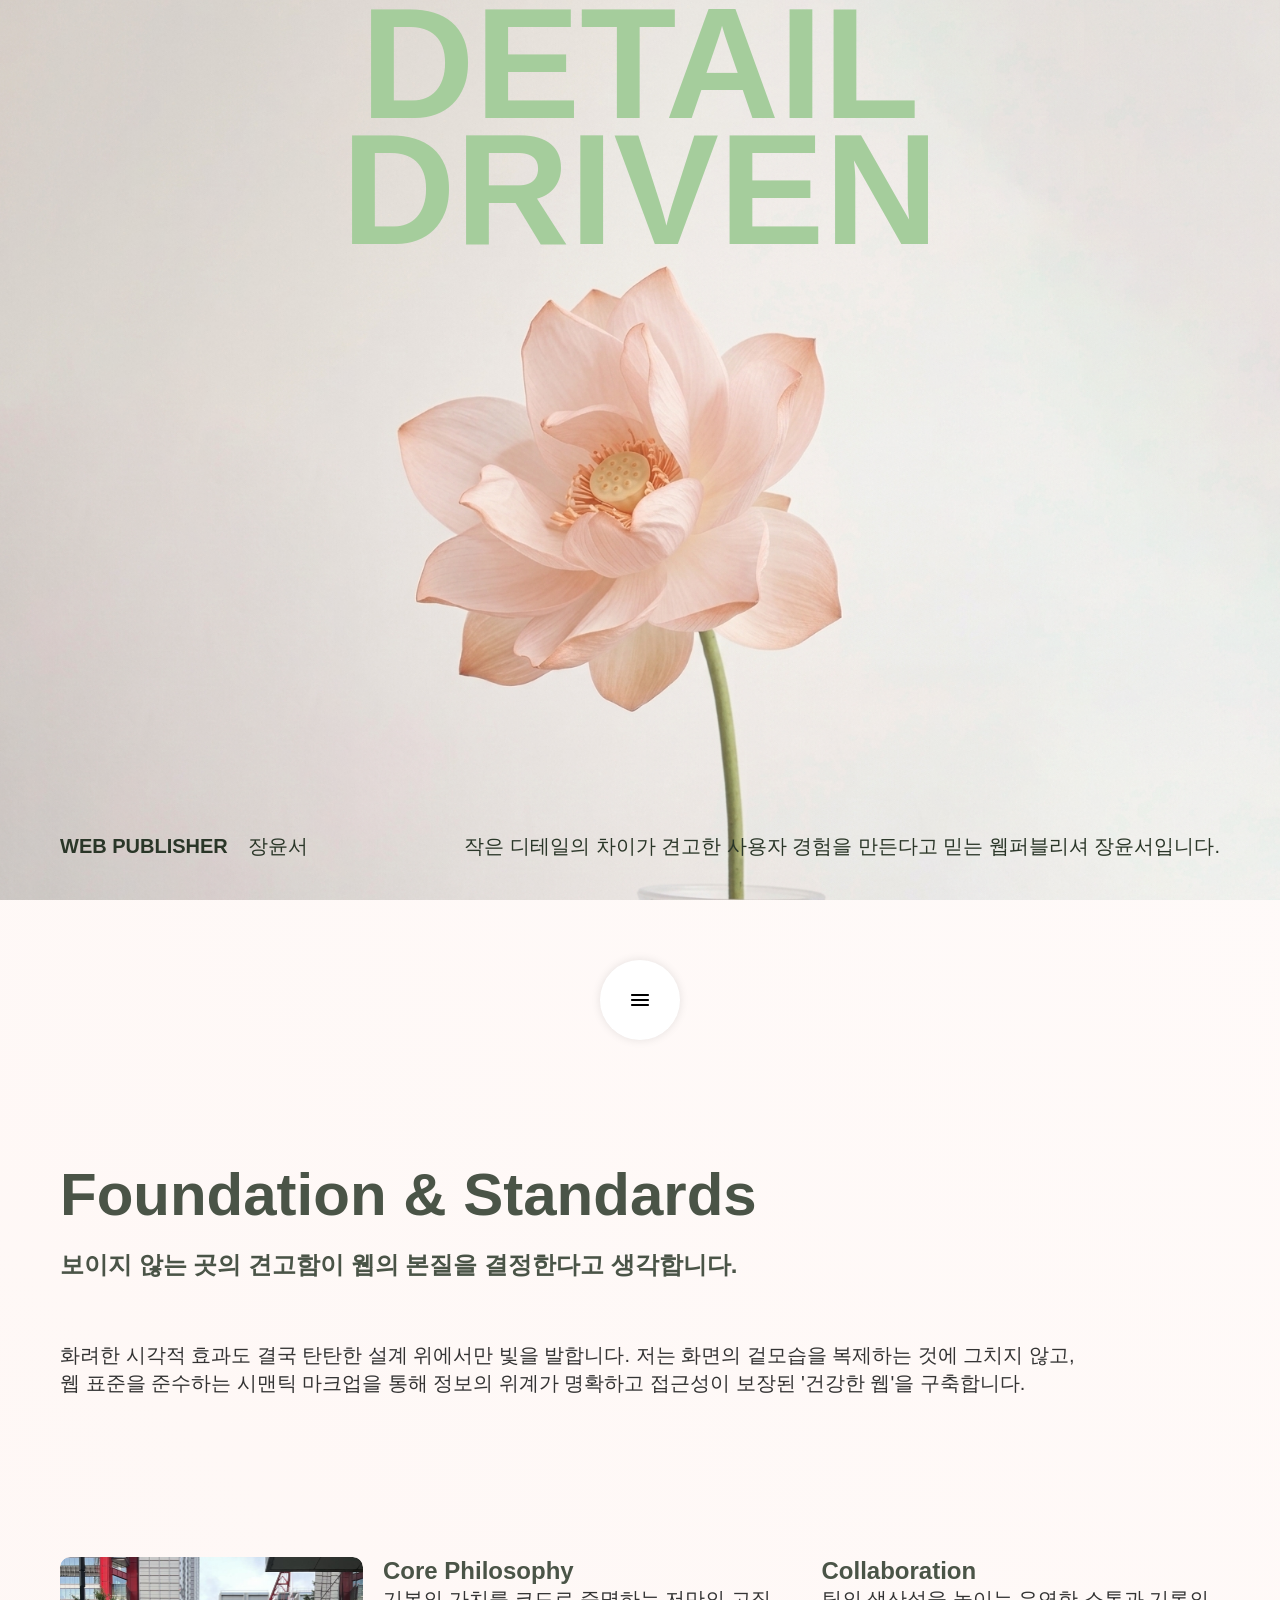
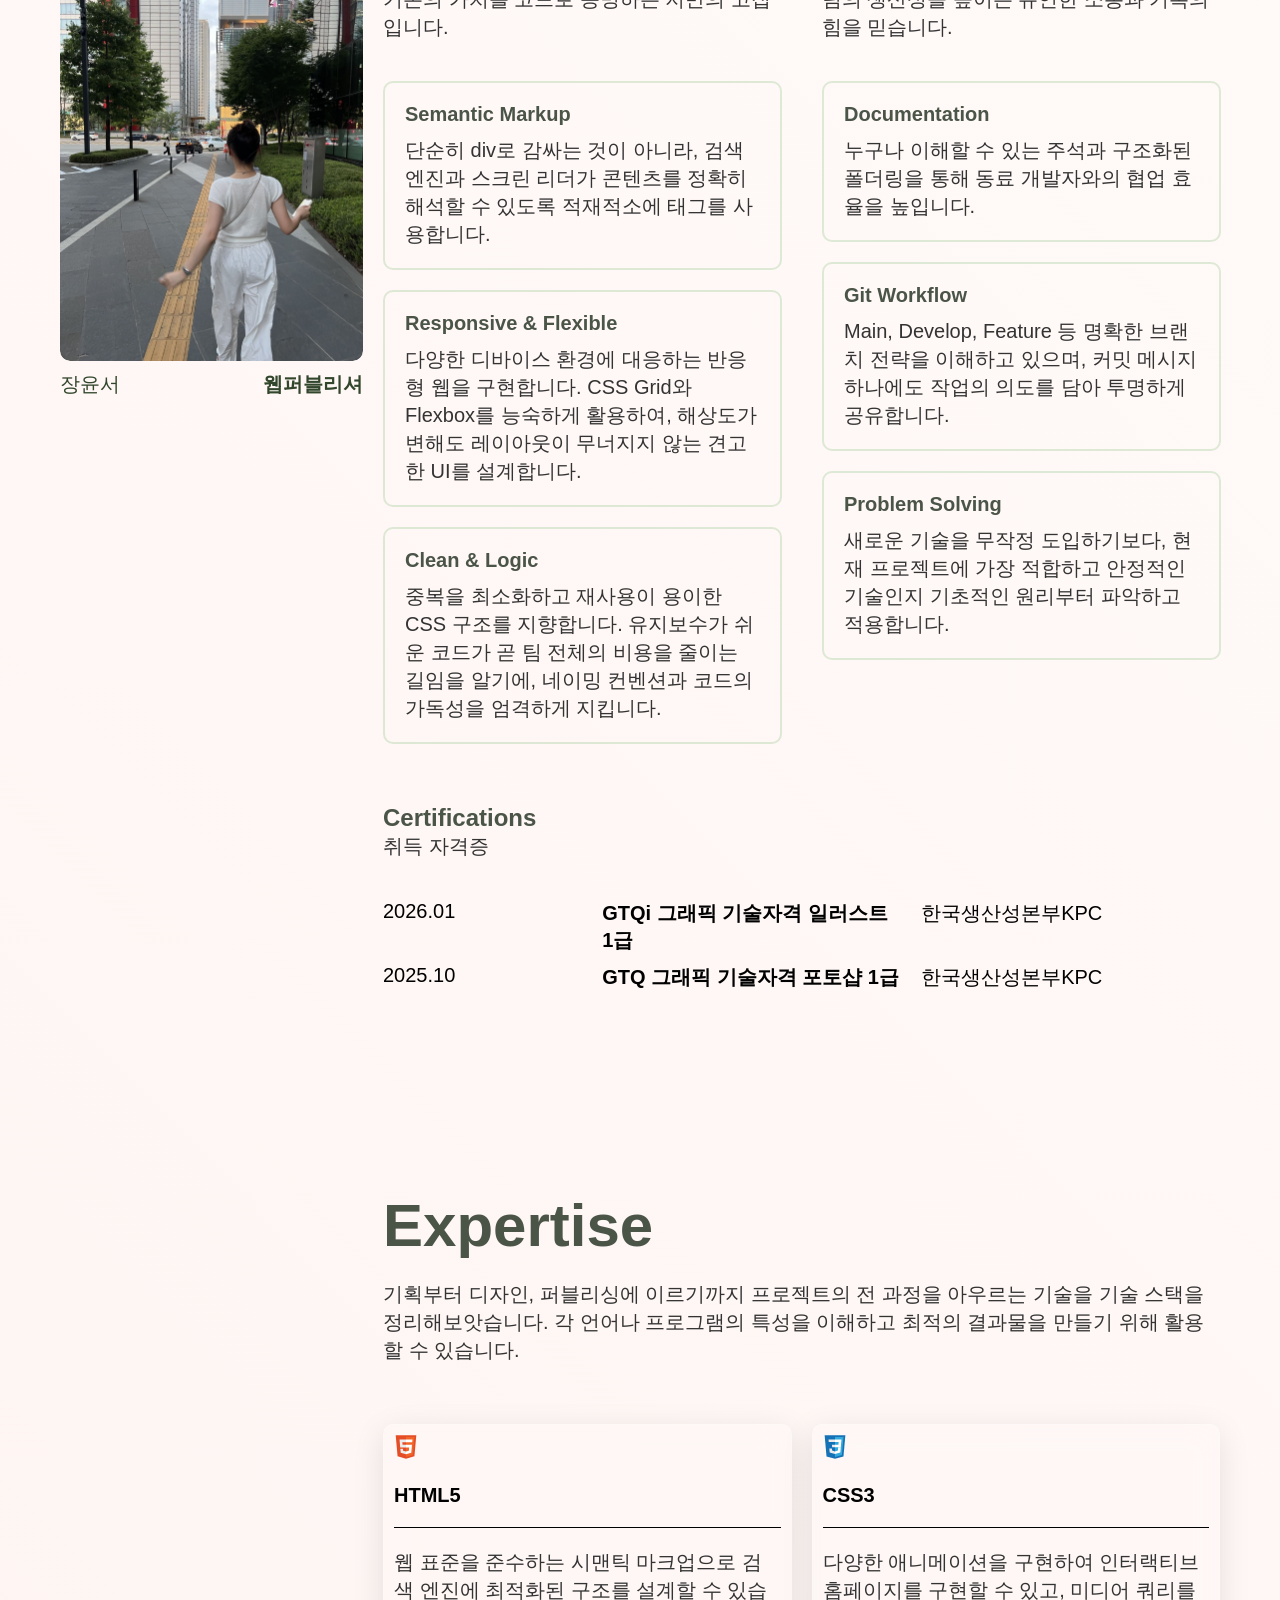
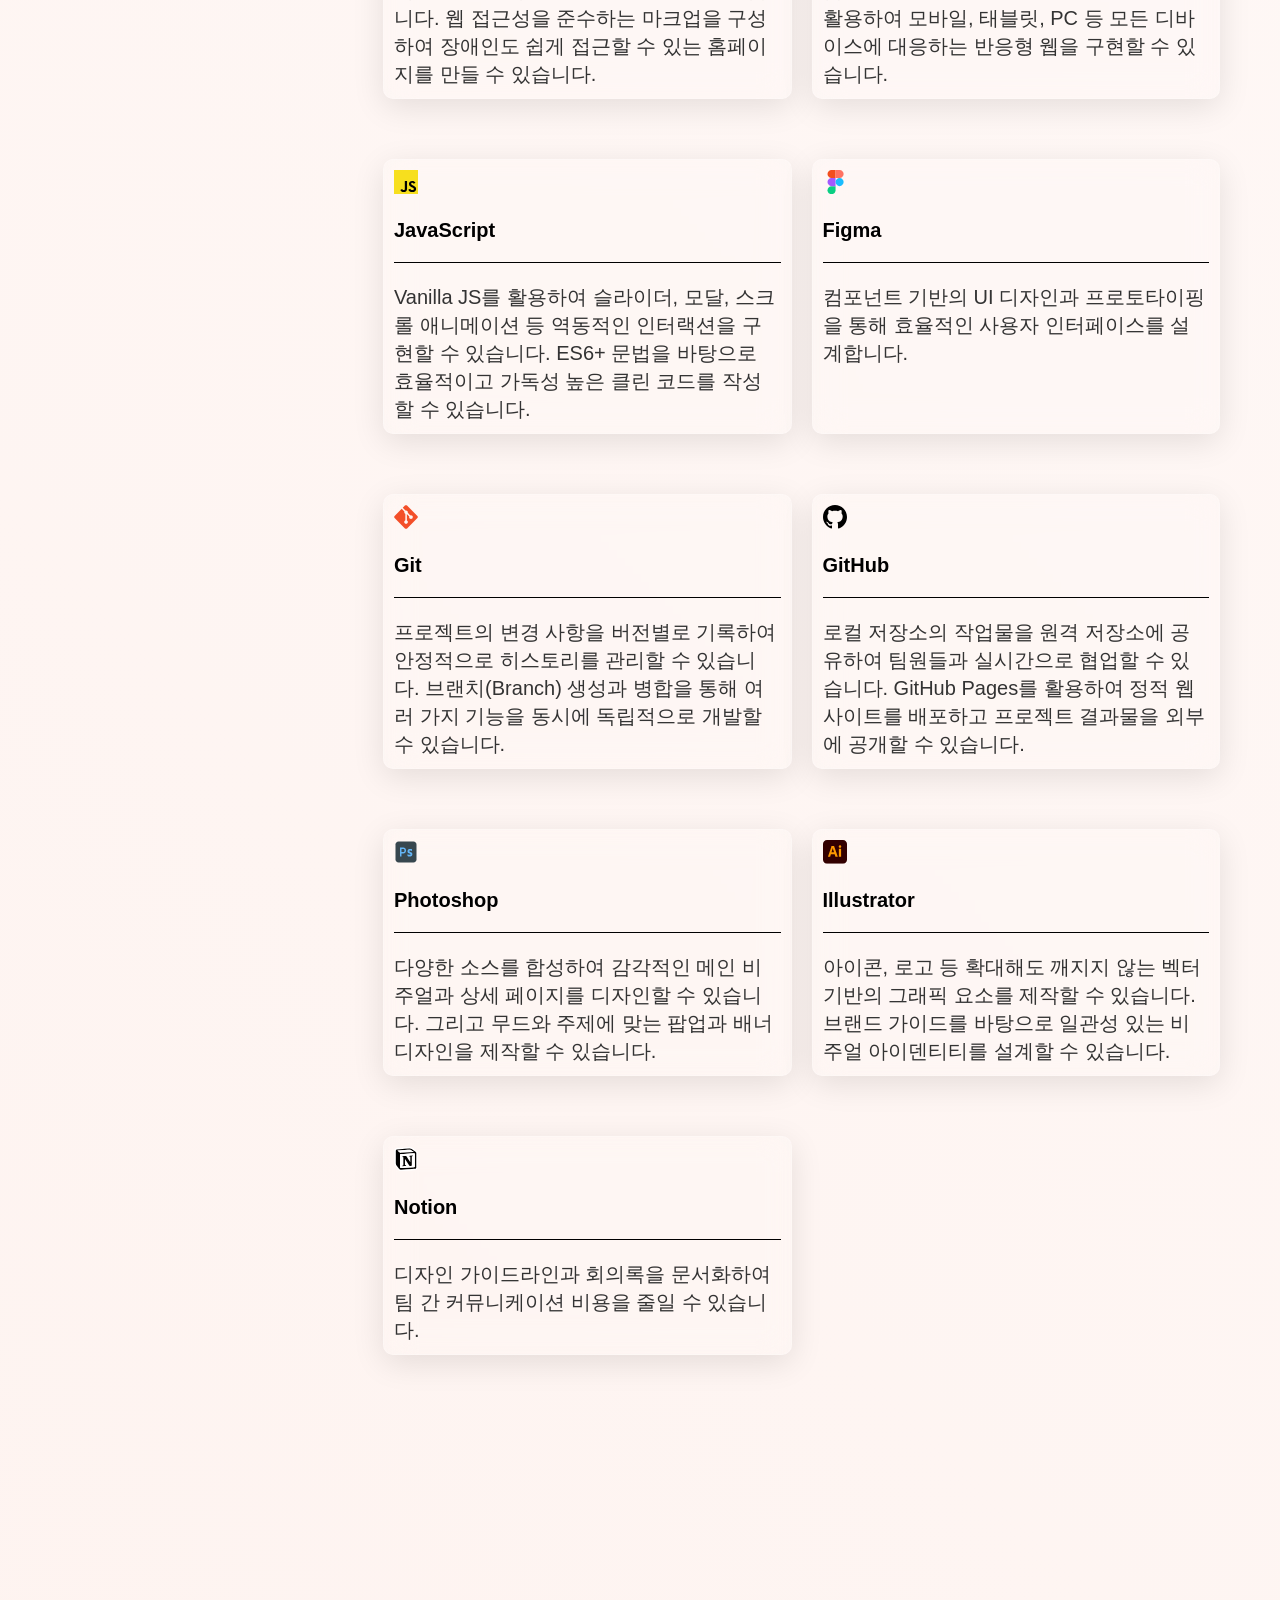
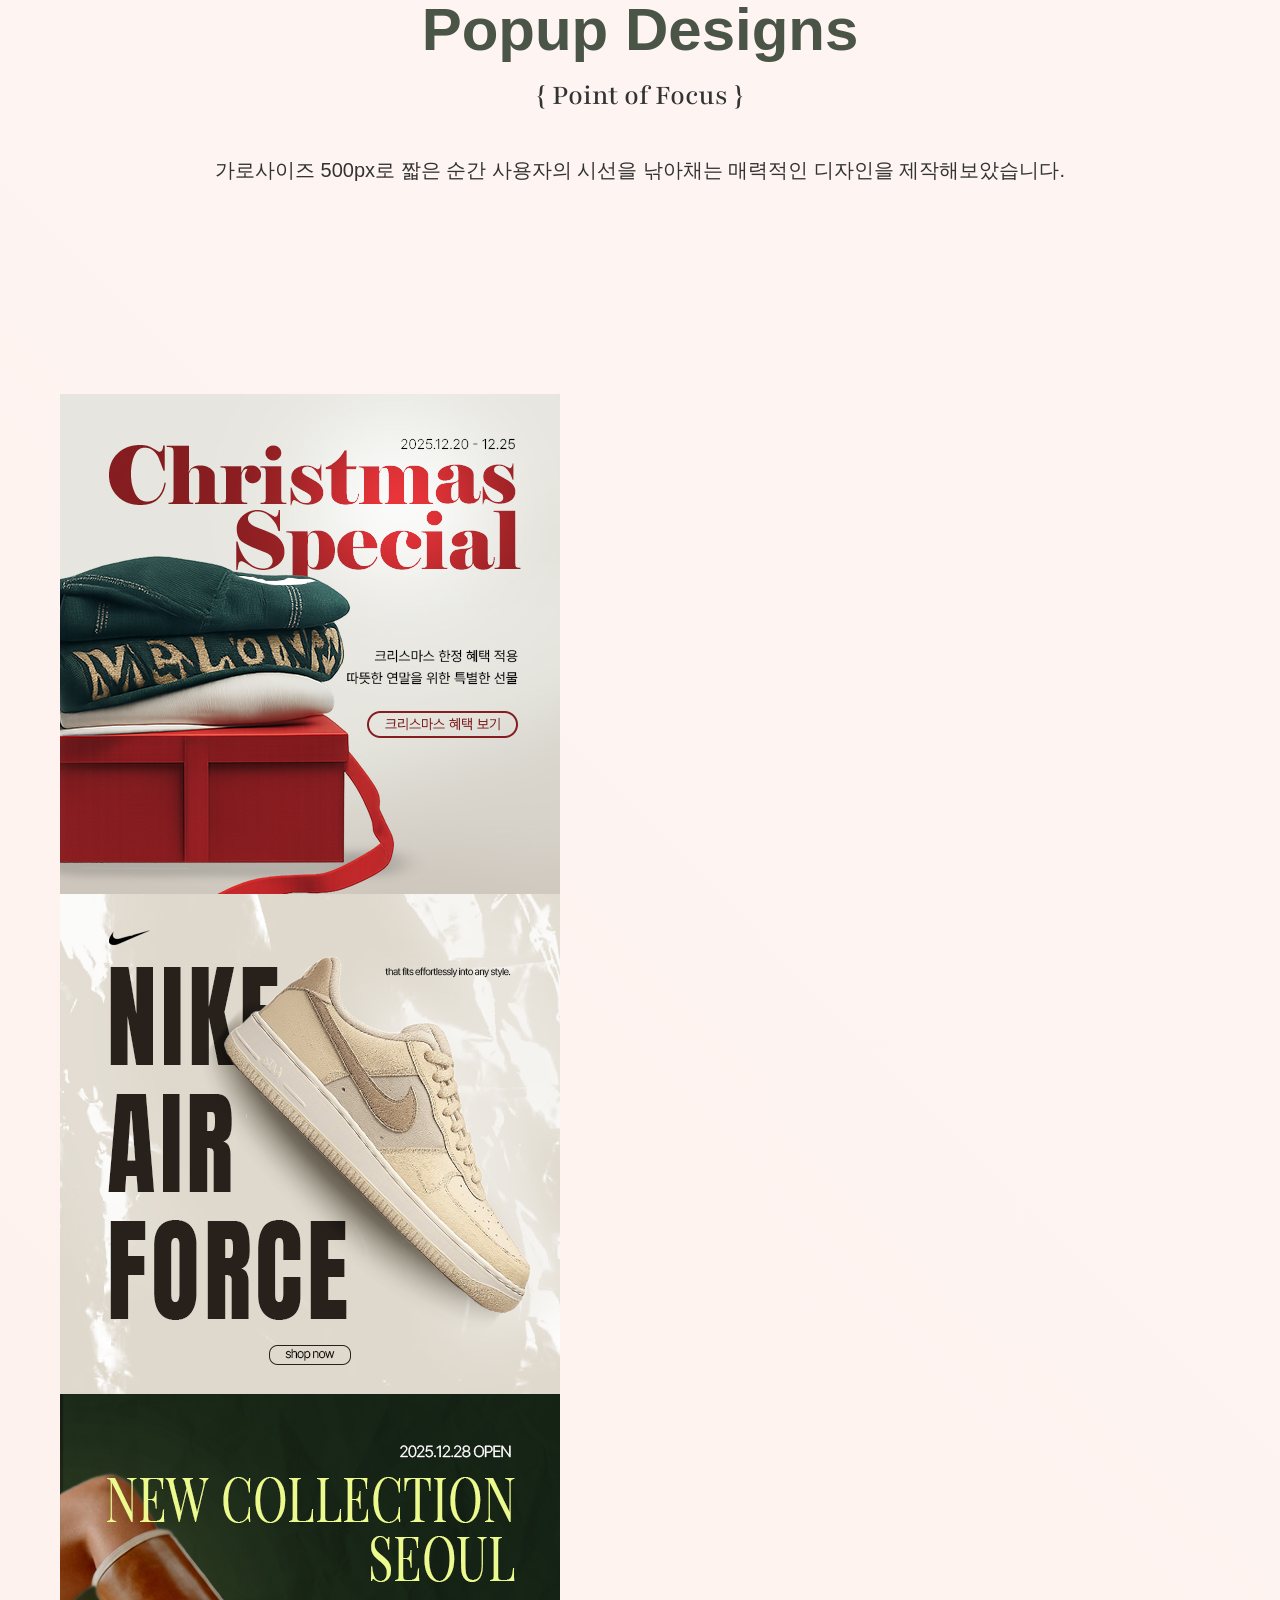
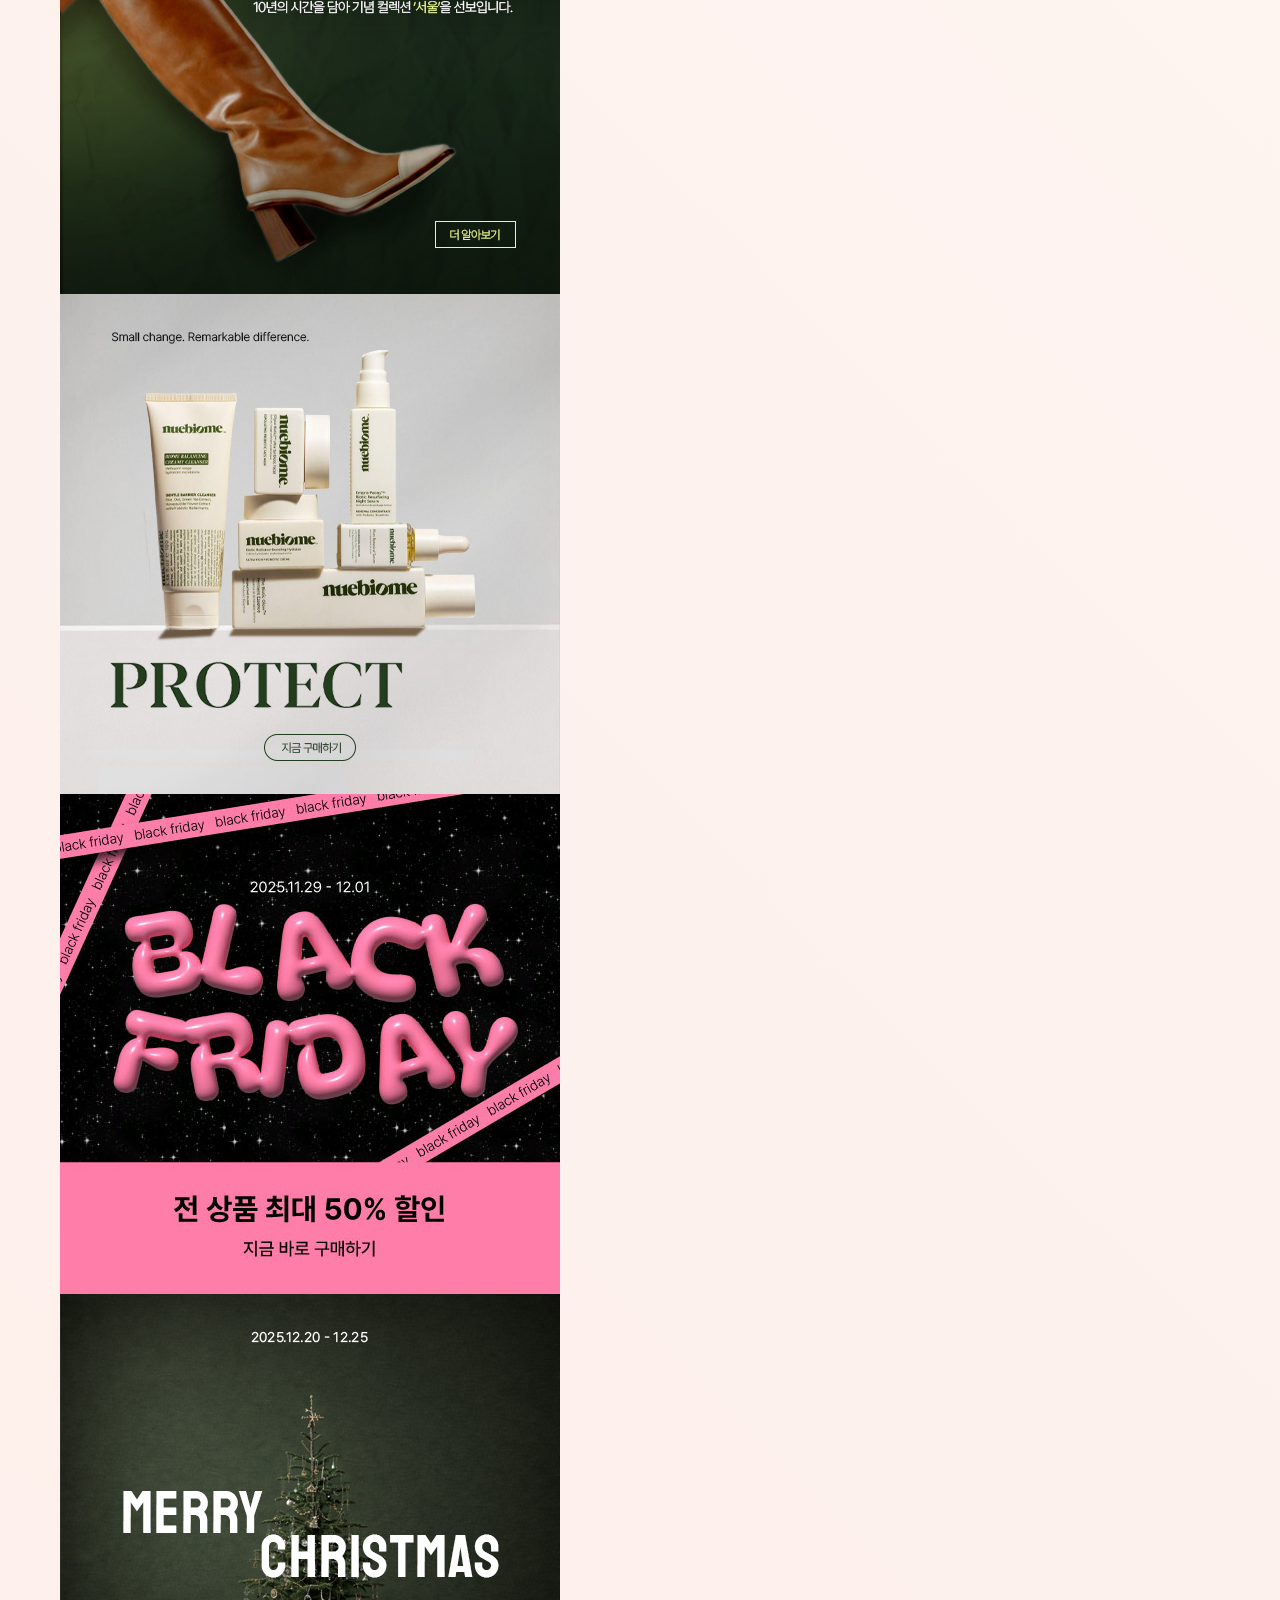
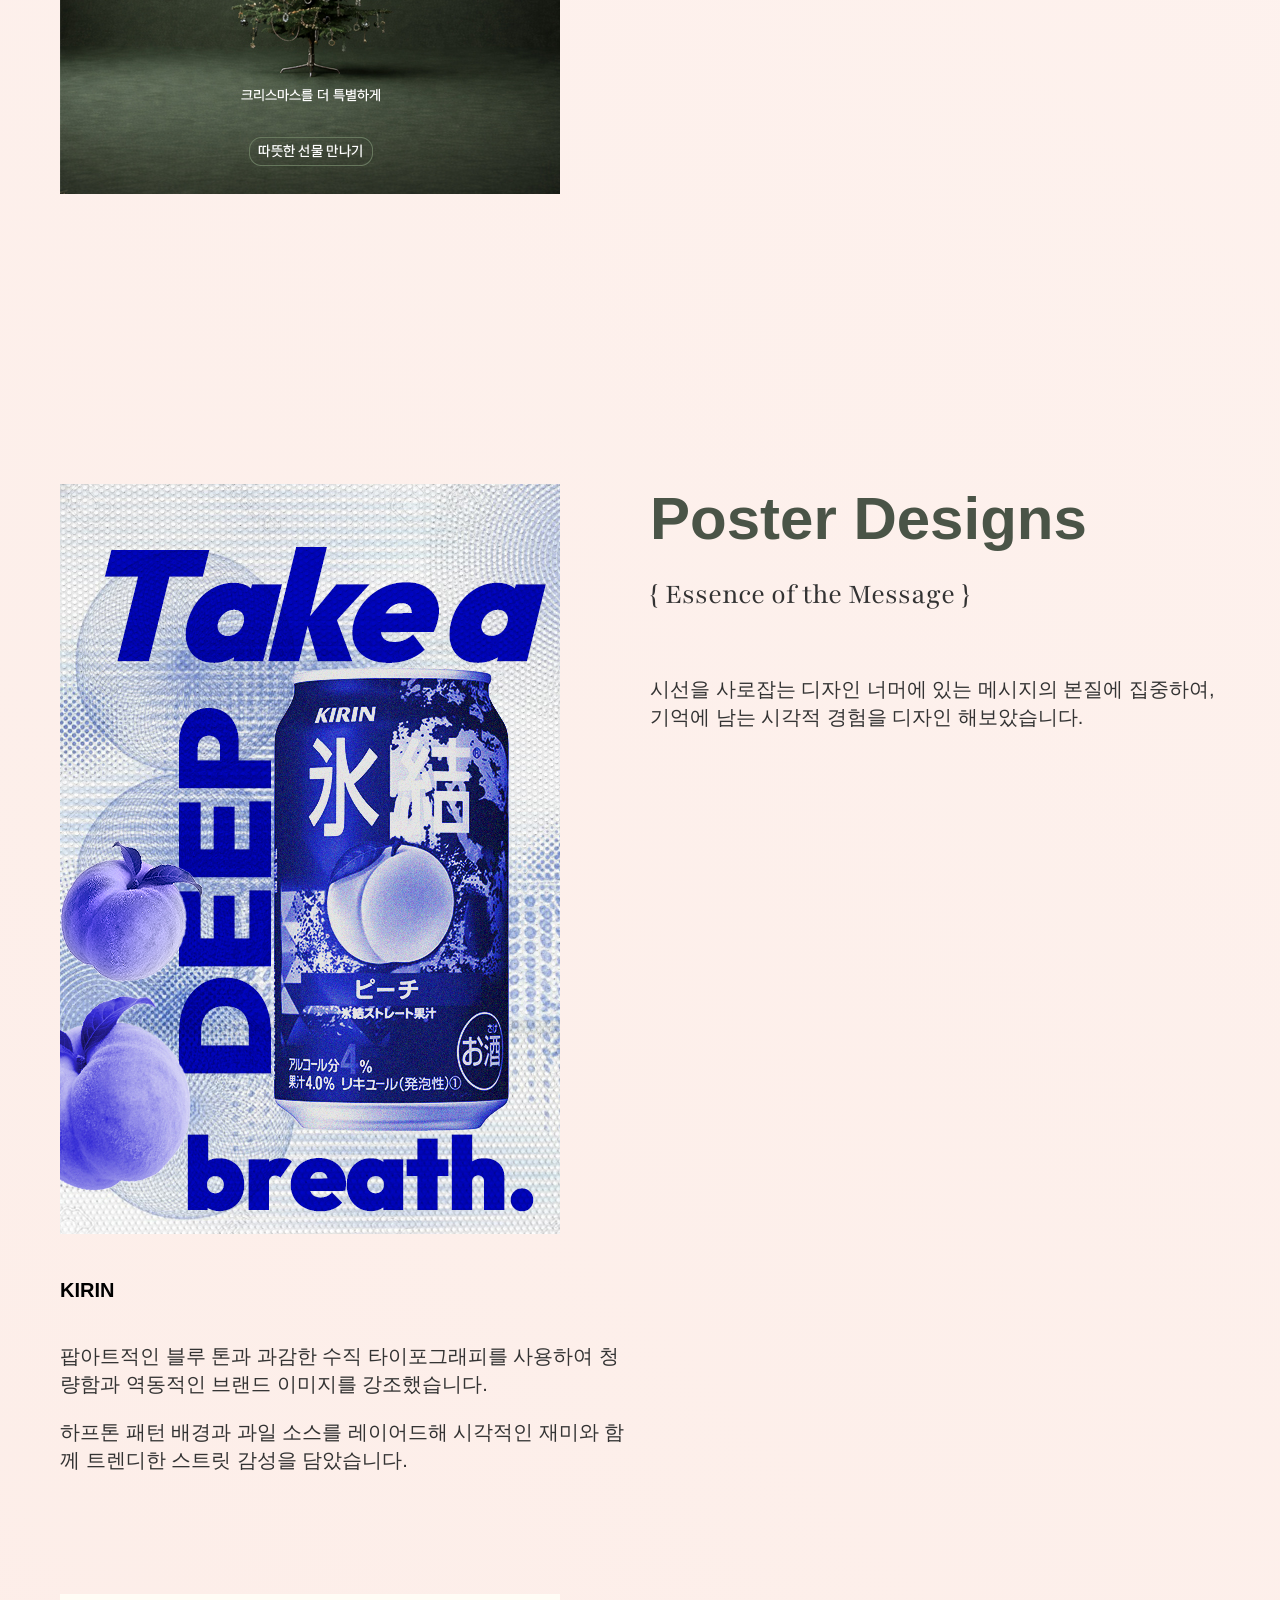
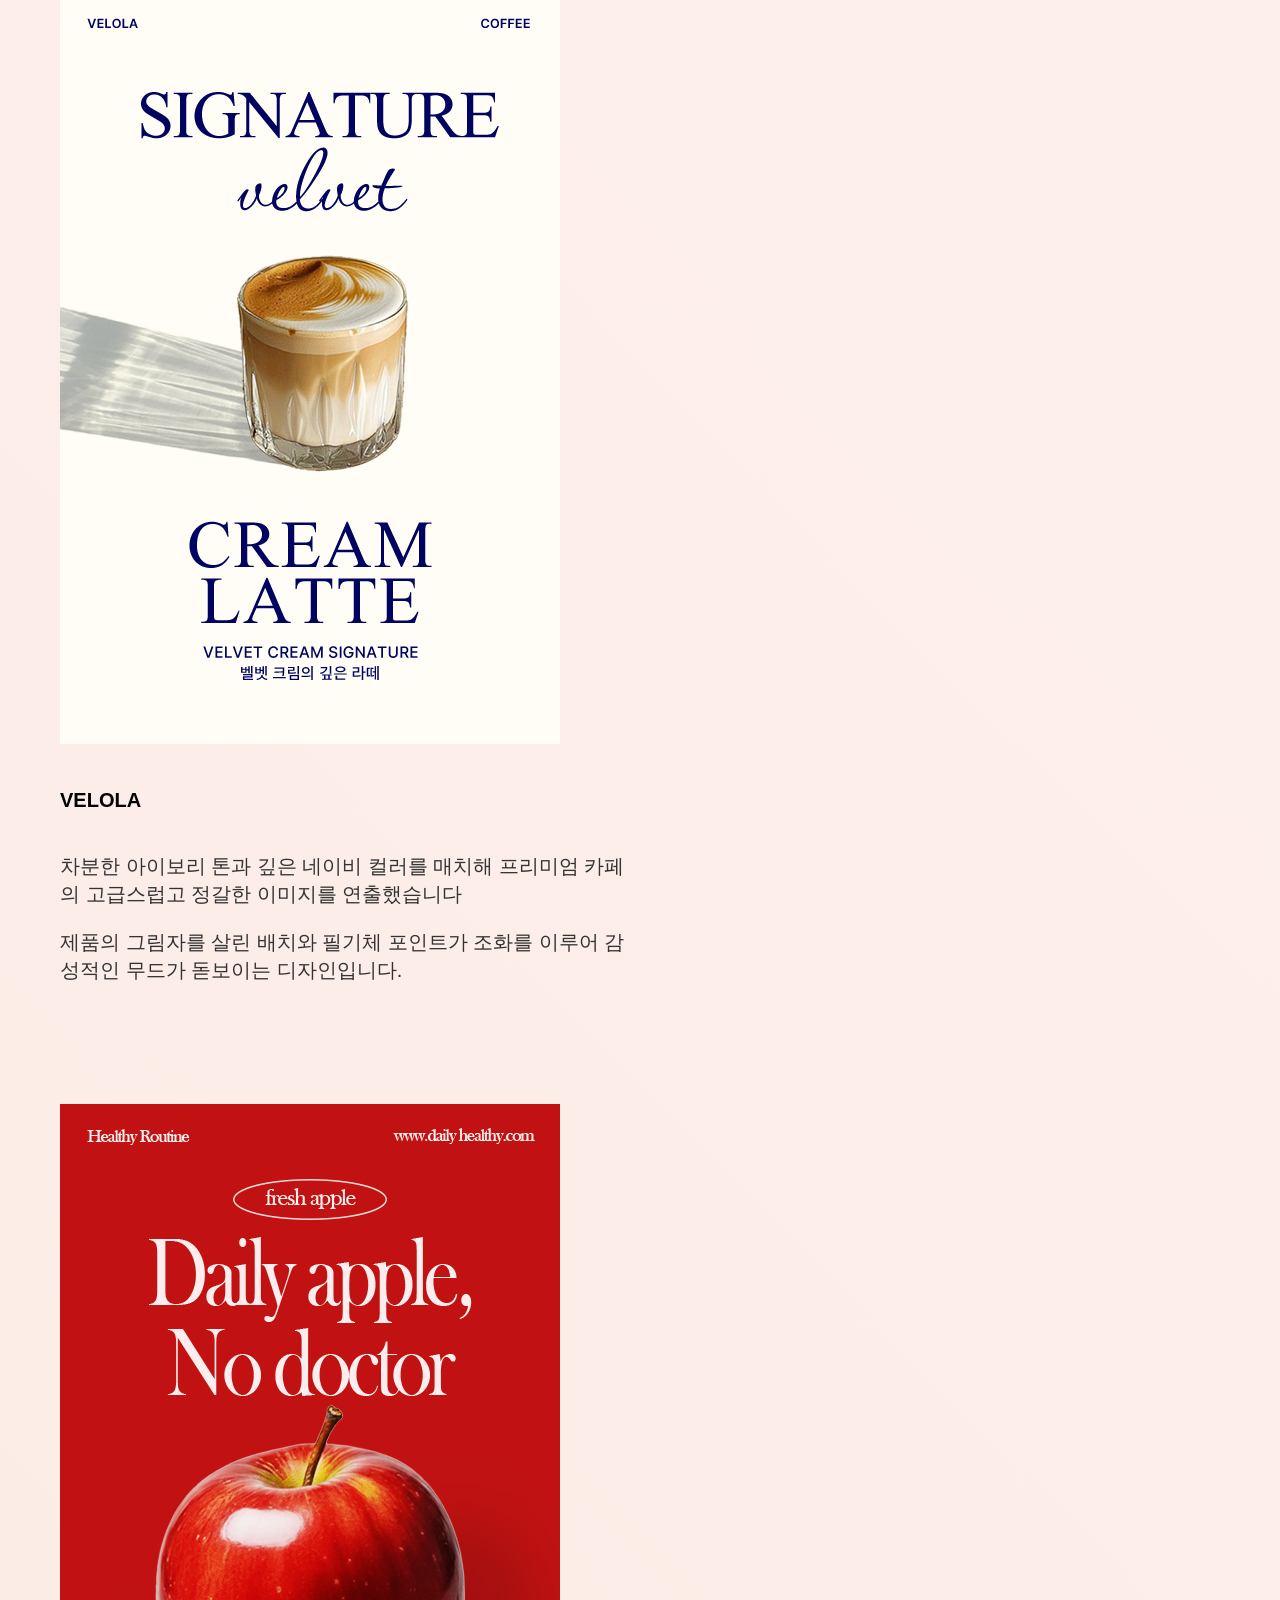
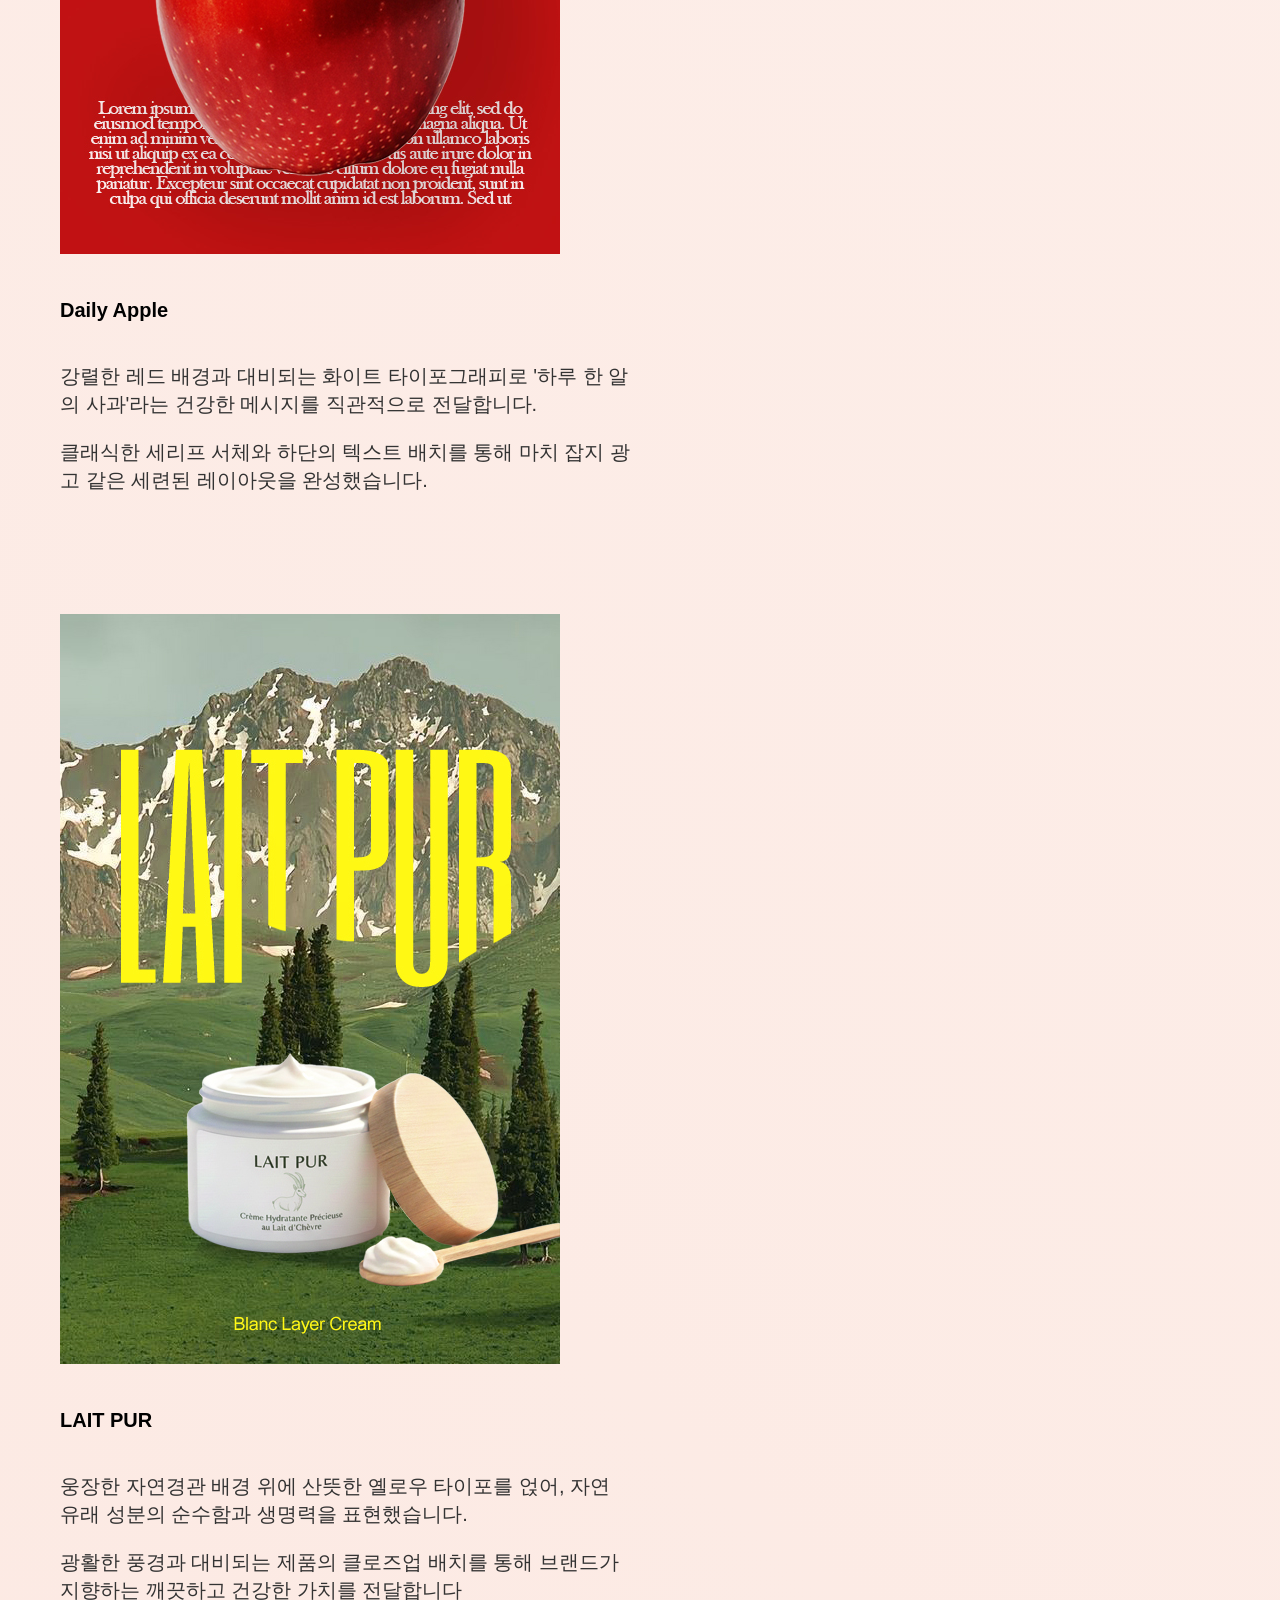
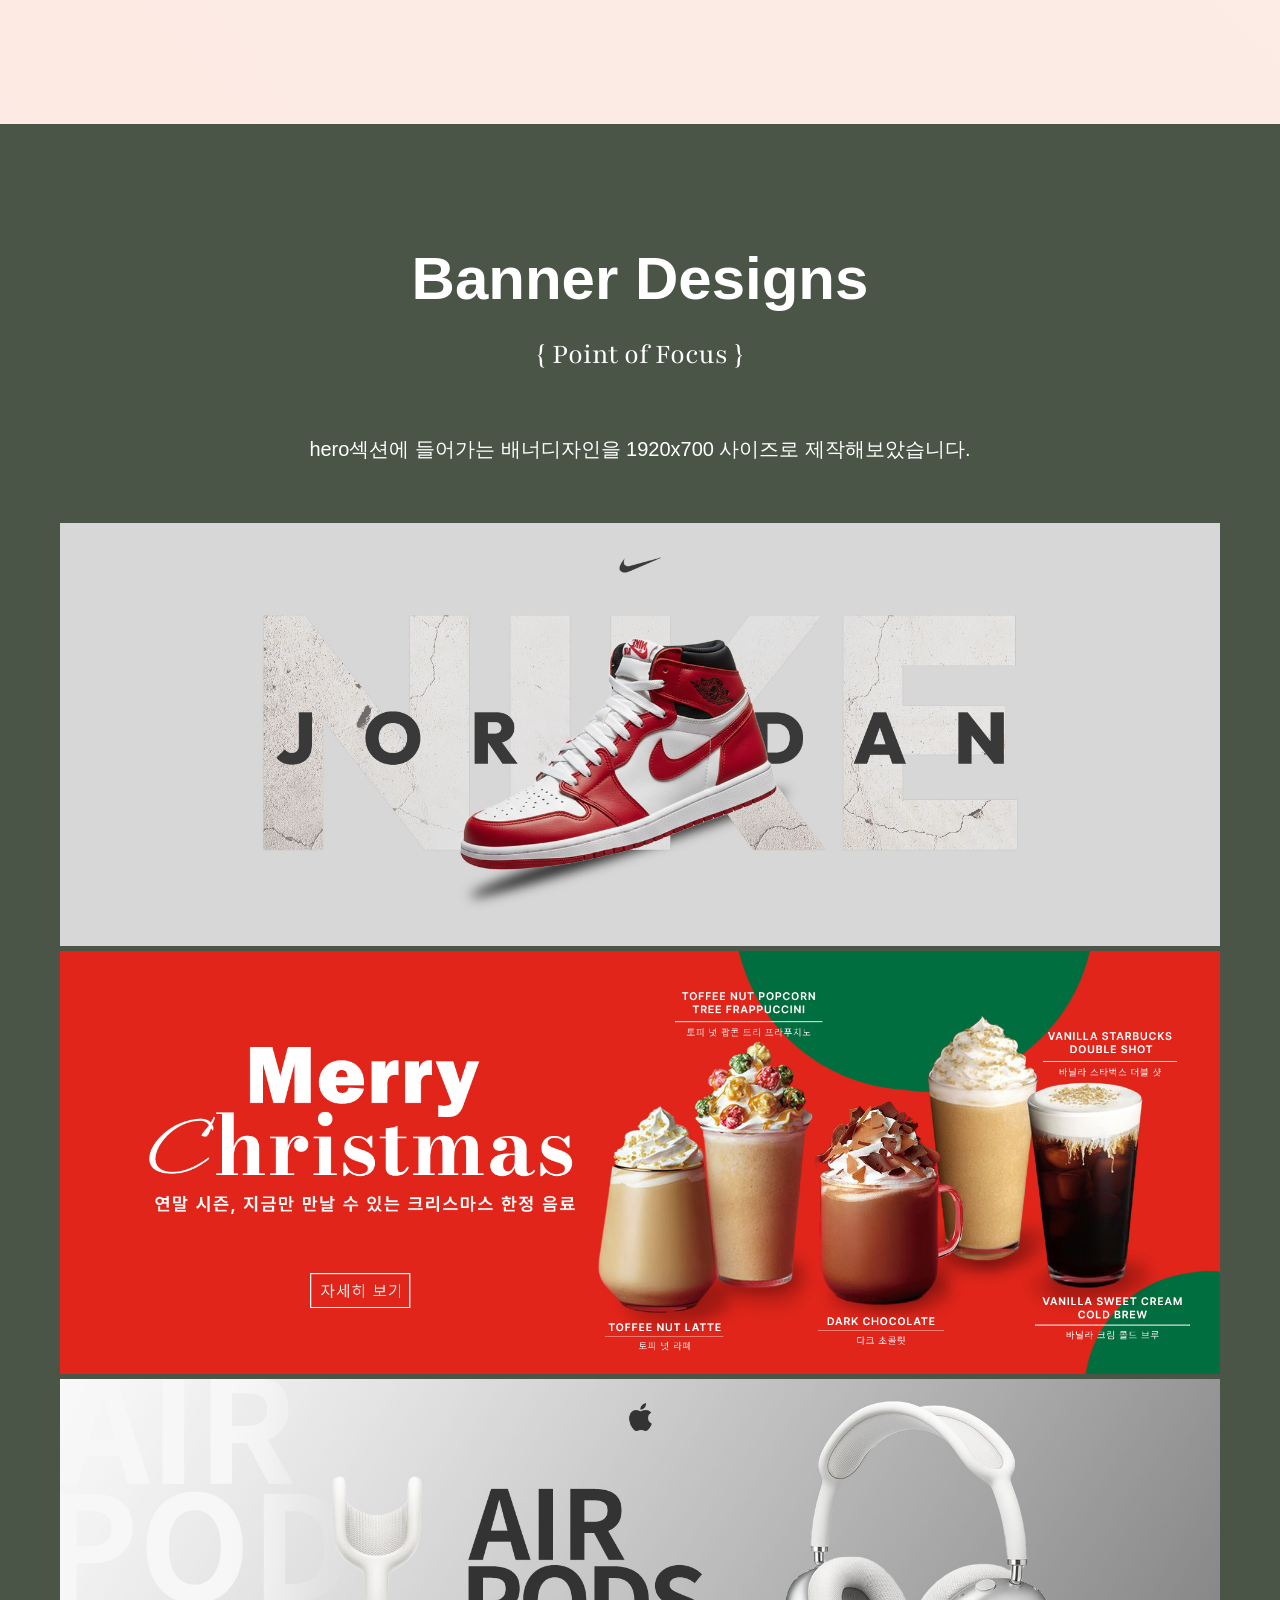
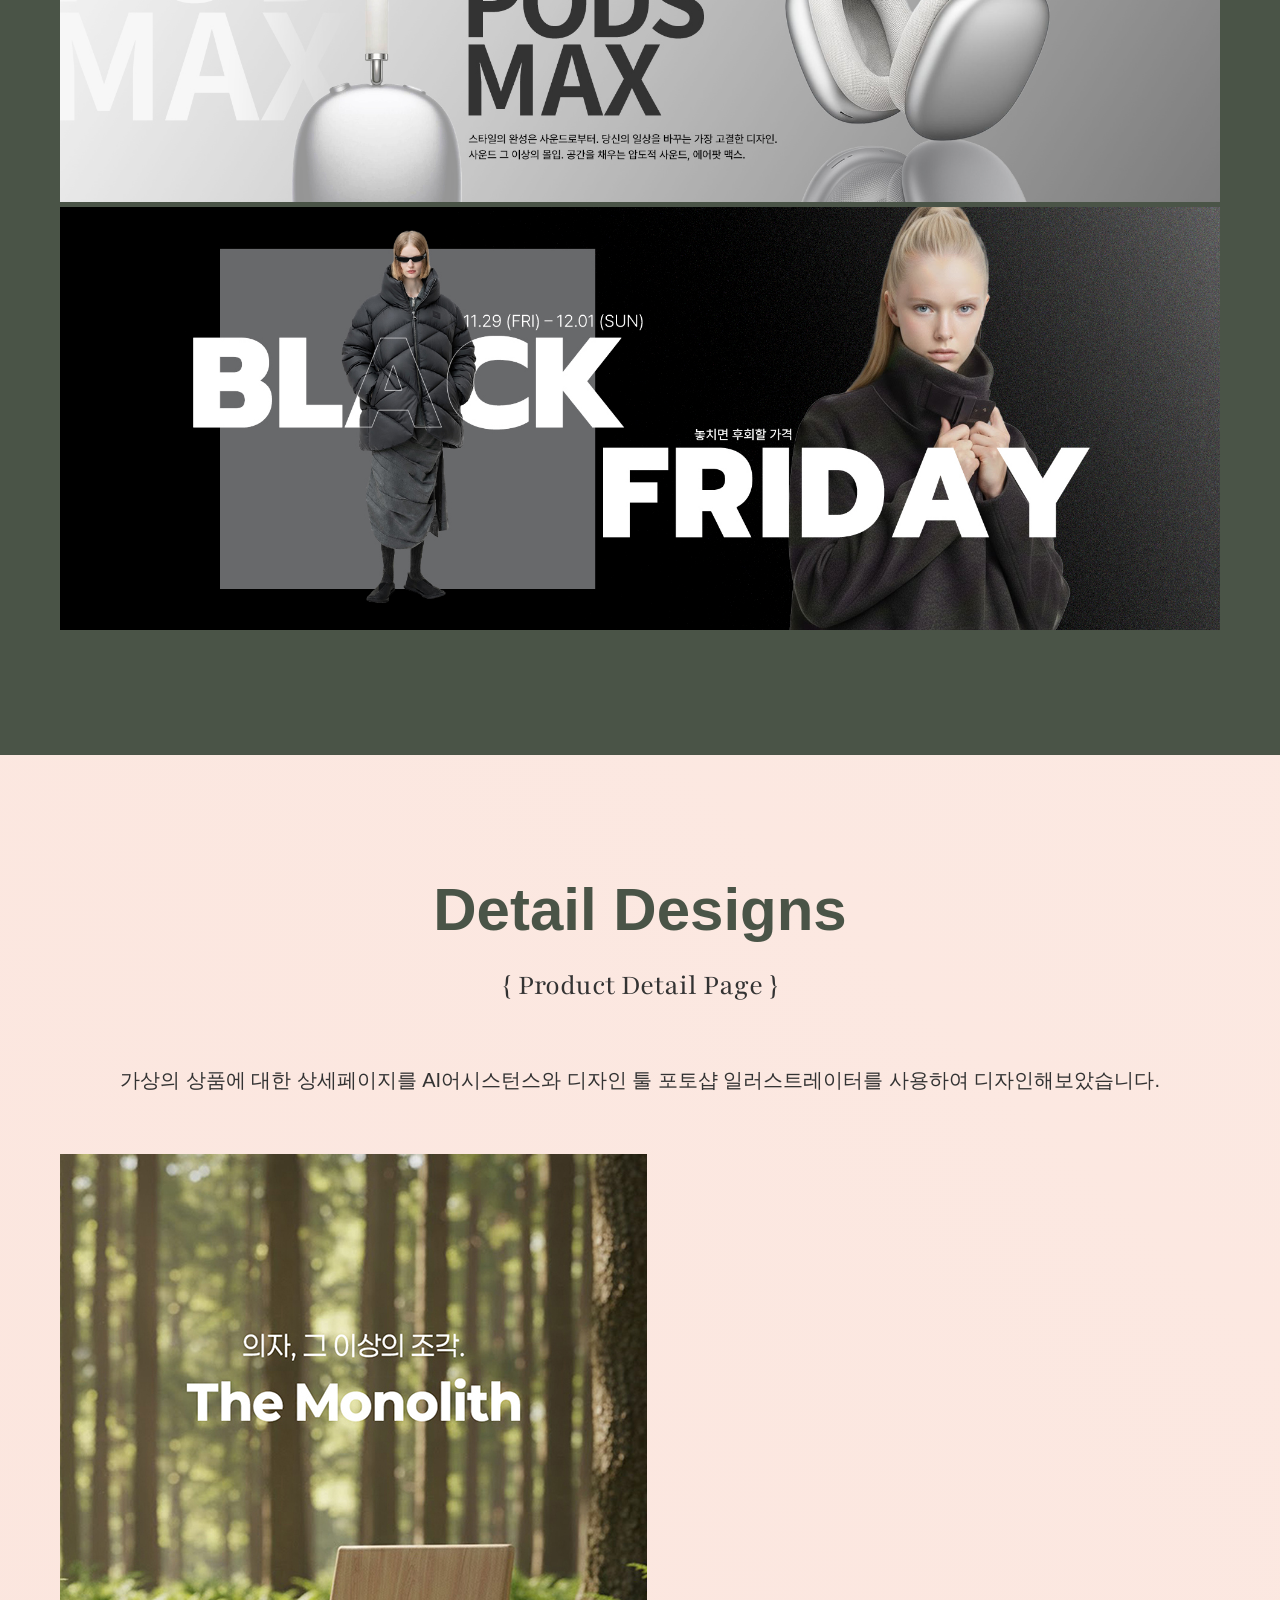
==== commit efcc6edb: "최종 완성본" ====
--- a/index.html
+++ b/index.html
@@ -27,9 +27,14 @@
 
     <script src="./js/bbyong.js"></script>
     <link rel="stylesheet" href="https://cdn.jsdelivr.net/npm/swiper@12/swiper-bundle.min.css"/>
+    <link rel="preconnect" href="https://fonts.googleapis.com">
+    <link rel="preconnect" href="https://fonts.gstatic.com" crossorigin>
+    <link href="https://fonts.googleapis.com/css2?family=Playfair:ital,opsz,wght@0,5..1200,300..900;1,5..1200,300..900&display=swap" rel="stylesheet">
     <script src="https://cdn.jsdelivr.net/npm/swiper@12/swiper-bundle.min.js"></script>
 
     <script src="./js/index.js"></script>
+    <link rel="stylesheet" href="./css/animation.css">
+    <script src="./js/observer.js"></script>
 
     
 </head>
@@ -69,7 +74,7 @@
             <div class="common-frame">
                 <div class="pro-title" id="sec1">
                     <section>
-                        <h2>Foundation & Standards </h2>
+                        <h2 class="ani1">Foundation & Standards </h2>
                     </section>
                     <section>
                         <h3>보이지 않는 곳의 견고함이 웹의 본질을 결정한다고 생각합니다.</h3>
@@ -152,7 +157,7 @@
                         <!-- 스킬섹션 -->
                         <div class="expert" id="sec2">
                             <div class="exp-title">
-                                <h2>Expertise</h2>
+                                <h2 class="ani1">Expertise</h2>
                                 <p>기획부터 디자인, 퍼블리싱에 이르기까지 프로젝트의 전 과정을 아우르는 기술을 기술 스택을 정리해보앗습니다. 각 언어나 프로그램의 특성을 이해하고 최적의 결과물을 만들기 위해 활용할 수 있습니다.</p>
                             </div>
                             <ul class="skill-grid">
@@ -161,21 +166,21 @@
                                         <img src="./img/icon-html.svg" alt="html5">
                                     </figure>
                                     <h4>HTML5</h4>
-                                    <p>웹 표준과 SEO를 준수하는 시맨틱 마크업으로 정보의 구조화와 견고한 뼈대를 구축합니다.</p>
+                                    <p>웹 표준을 준수하는 시맨틱 마크업으로 검색 엔진에 최적화된 구조를 설계할 수 있습니다. 웹 접근성을 준수하는 마크업을 구성하여 장애인도 쉽게 접근할 수 있는 홈페이지를 만들 수 있습니다.</p>
                                 </li>
                                 <li class="glass-box">
                                     <figure class="icon">
                                         <img src="./img/icon-css.svg" alt="css3">
                                     </figure>
                                     <h4>CSS3 </h4>
-                                    <p>반응형 레이아웃(Flex/Grid)과 섬세한 애니메이션을 활용해 기기에 최적화된 화면을 구현합니다.</p>
+                                    <p>다양한 애니메이션을 구현하여 인터랙티브 홈페이지를 구현할 수 있고, 미디어 쿼리를 활용하여 모바일, 태블릿, PC 등 모든 디바이스에 대응하는 반응형 웹을 구현할 수 있습니다.</p>
                                 </li>
                                 <li class="glass-box">
                                     <figure class="icon">
                                         <img src="./img/icon-js.svg" alt="JavaScript">
                                     </figure>
                                     <h4>JavaScript</h4>
-                                    <p>동적인 인터랙션과 효율적인 DOM 조작을 통해 사용자 경험을 향상시키는 스크립트를 작성합니다.</p>
+                                    <p>Vanilla JS를 활용하여 슬라이더, 모달, 스크롤 애니메이션 등 역동적인 인터랙션을 구현할 수 있습니다. ES6+ 문법을 바탕으로 효율적이고 가독성 높은 클린 코드를 작성할 수 있습니다.</p>
                                 </li>
                                 <li class="glass-box">
                                     <figure class="icon">
@@ -189,35 +194,35 @@
                                         <img src="./img/icon-git.svg" alt="Git">
                                     </figure>
                                     <h4>Git</h4>
-                                    <p>프로젝트의 변경 사항을 체계적으로 기록하고 안정적인 코드 히스토리 관리를 통해 작업의 효율성을 높이고, 이전 상태로의 신속한 복구 및 유지보수 환경을 구축합니다.</p>
+                                    <p>프로젝트의 변경 사항을 버전별로 기록하여 안정적으로 히스토리를 관리할 수 있습니다. 브랜치(Branch) 생성과 병합을 통해 여러 가지 기능을 동시에 독립적으로 개발할 수 있습니다.</p>
                                 </li>
                                 <li class="glass-box">
                                     <figure class="icon">
                                         <img src="./img/icon-github.svg" alt="GitHub">
                                     </figure>
                                     <h4>GitHub</h4>
-                                    <p>원격 저장소를 활용한 협업 프로세스에 익숙하며, 팀 프로젝트의 코드를 공유하고 관리합니다. 깔끔한 커밋 컨벤션을 지향하며, Git 커뮤니티를 통해 프로젝트의 가시성을 확보하고 효율적인 워크플로우를 유지합니다.  </p>
+                                    <p>로컬 저장소의 작업물을 원격 저장소에 공유하여 팀원들과 실시간으로 협업할 수 있습니다. GitHub Pages를 활용하여 정적 웹 사이트를 배포하고 프로젝트 결과물을 외부에 공개할 수 있습니다.</p>
                                 </li>
                                 <li class="glass-box">
                                     <figure class="icon">
                                         <img src="./img/icon-ps.svg" alt="Photoshop">
                                     </figure>
                                     <h4>Photoshop</h4>
-                                    <p>웹 최적화 그래픽 에셋 제작 및 정교한 이미지 리터칭으로 브랜드의 시각적 완성도를 높입니다.</p>
+                                    <p>다양한 소스를 합성하여 감각적인 메인 비주얼과 상세 페이지를 디자인할 수 있습니다. 그리고 무드와 주제에 맞는 팝업과 배너 디자인을 제작할 수 있습니다.</p>
                                 </li>
                                 <li class="glass-box">
                                     <figure class="icon">
                                         <img src="./img/icon-ai.svg" alt="Illustrator">
                                     </figure>
                                     <h4>Illustrator</h4>
-                                    <p>웹 최적화 그래픽 에셋 제작 및 정교한 이미지 리터칭으로 브랜드의 시각적 완성도를 높입니다.</p>
+                                    <p>아이콘, 로고 등 확대해도 깨지지 않는 벡터 기반의 그래픽 요소를 제작할 수 있습니다. 브랜드 가이드를 바탕으로 일관성 있는 비주얼 아이덴티티를 설계할 수 있습니다.</p>
                                 </li>
                                 <li class="glass-box">
                                     <figure class="icon">
                                         <img src="./img/icon-notion.svg" alt="notion">
                                     </figure>
                                     <h4>Notion</h4>
-                                    <p>웹 최적화 그래픽 에셋 제작 및 정교한 이미지 리터칭으로 브랜드의 시각적 완성도를 높입니다.</p>
+                                    <p>디자인 가이드라인과 회의록을 문서화하여 팀 간 커뮤니케이션 비용을 줄일 수 있습니다.</p>
                                 </li>
                             </ul>
                         </div>
@@ -230,8 +235,8 @@
         <!-- 팝업 디자인 섹션 -->
         <div class="popup" id="sec3">
             <div class="common-frame">
-                <h2>Popup Designs</h2>
-                <p>{ Point of Focus }</p>
+                <h2 class="ani1">Popup Designs</h2>
+                <p class="pf1">{ Point of Focus }</p>
                 <p>가로사이즈 500px로 짧은 순간 사용자의 시선을 낚아채는 매력적인 디자인을 제작해보았습니다.</p>
                 <div class="swiper mySwiper ">
                     <div class="swiper-wrapper">
@@ -368,8 +373,8 @@
                     </li>
                 </ul>
                 <div class="poster-title">
-                    <h2>Poster Designs</h2>
-                    <p>{  Essence of the Message  } </p>
+                    <h2 class="ani1">Poster Designs</h2>
+                    <p class="pf1">{  Essence of the Message  }</p>
                     <p>시선을 사로잡는 디자인 너머에 있는 메시지의 본질에 집중하여,
                     기억에 남는 시각적 경험을 디자인 해보았습니다.</p>
                 </div>
@@ -379,8 +384,8 @@
         <!-- 배너 디자인 -->
          <div class="banner" id="sec5">
             <div class="common-frame">
-                <h2>Banner Designs</h2>
-                <p>{  Point of Focus  }</p>
+                <h2 class="ani1">Banner Designs</h2>
+                <p class="pf1">{  Point of Focus  }</p>
                 <p>hero섹션에 들어가는 배너디자인을 1920x700 사이즈로 제작해보았습니다.</p>
                 <div class="swiper banner-slider">
                     <div class="swiper-wrapper">
@@ -415,7 +420,7 @@
         <!-- 상세페이지 디자인 -->
         <div class="detail" id="detail">
             <div class="common-frame">
-                <h2>Detail Designs</h2>
+                <h2 class="ani1">Detail Designs</h2>
                 <p class="pf1">{  Product Detail Page  }</p>
                 <p>가상의 상품에 대한 상세페이지를 AI어시스턴스와 디자인 툴 포토샵 일러스트레이터를 사용하여 디자인해보았습니다.</p>
                 <div class="swiper detail-swiper">
@@ -457,8 +462,8 @@
         <!-- 프로젝트 디자인 -->
          <div class="project" id="sec7">
             <div class="common-frame">
-                <h2>Responsive Web Works</h2>
-                <p class="pf1">{  Modern & Minimal  }</p>
+                <h2 class="ani1">Responsive Web Works</h2>
+                <p class="pf1">{  Modern / Minimal  }</p>
                 <p>실제 서비스 환경을 고려하여 제작된 반응형 프로젝트들입니다.<br>그리드 시스템과 상대단위를 활용하여 어떤 브라우저에서도 왜곡 없는 UI를 경험 하실 수 있도록 디자인하였습니다.</p>
                 <h3 class="ptitle">Break Point</h3>
                 <ul class="responsive-icon">
@@ -488,13 +493,13 @@
             <div class="project-content">
                 <div class="common-frame">
                     <h3><span>1</span>Project</h3>
-                    <h4>2UC Reblending Project</h4>
+                    <h4 class="ani1">2UC Reblending Project</h4>
                     <p class="fwb">기존 웹사이트의 문제점 분석을 통한 UI/UX 전면 리뉴얼 프로젝트</p>
                     <p>단순한 정보 전달을 넘어, 사용자의 움직임에 반응하는 감각적인 인터랙티브 애니메이션을 설계했습니다. <br>스크롤에 따라 유기적으로 반응하는 콘텐츠 노출 방식은 사용자에게 시각적 즐거움을 선사하며,<br>브랜드 경험에 더욱 깊이 참여하게 만드는 몰입형 환경을 구축합니다.</p>
                 </div>
                 <ul class="project-sticky">
                     <li><a href="https://backgroundseoul.cafe24.com/" target="_blank">Original</a></li>
-                    <li><a href="https://snf06103-droid.github.io/new-kirby/" target="_blank">Renewal</a></li>
+                    <li><a href="https://snf06103-droid.github.io/web-project-2uc/" target="_blank">Renewal</a></li>
                     <li><a href="https://www.figma.com/proto/5nzgtv8kxDlvSI4WwopiiX/%EC%A5%90%ED%8F%AC?node-id=1268-4052&p=f&viewport=-1726%2C11870%2C0.25&t=ddKut9X63GyUdrc9-1&scaling=min-zoom&content-scaling=fixed&starting-point-node-id=1268%3A4052&show-proto-sidebar=1&page-id=0%3A1" target="_blank">Figma</a></li>
                 </ul>
                 <figure class="project-detail">
@@ -505,7 +510,7 @@
             <div class="project-content">
                 <div class="common-frame">
                     <h3><span>2</span>Project</h3>
-                    <h4>sienna Responsive WebSite</h4>
+                    <h4 class="ani1">sienna Responsive WebSite</h4>
                     <p class="fwb">장인 정신과 미니멀한 조형미가 만난 수제화 브랜드 '시에나'의 브랜드 아이덴티티를 담은 웹 리뉴얼 프로젝트입니다.</p>
                     <p>장식적인 요소를 최소화하고 화이트 스페이스(여백)를 과감하게 활용하여,<br> 사용자가 브랜드의 이미지와 콘텐츠에 온전히 몰입할 수 있는 미니멀리즘 디자인을 채택했습니다.</p>
                 </div>
@@ -523,14 +528,14 @@
             <div class="common-frame">
                 <h1>Growing to Perfection.</h1>
                 <figure class="pro-img">
-                    <img src="./img/contact-me.jpg" alt="웹퍼블리셔 장윤서">
+                    <img src="./img/contact-me.png" alt="웹퍼블리셔 장윤서">
                 </figure>
                 <h2>깊은 곳에서 다진 단단한 뿌리로 탁월함을 피워내는, 웹 퍼블리셔 장윤서입니다.</h2>
                 <p>치열한 생명력은 결코 헛되지 않기에, 노력을 넘어 실력으로 가치를 입증하겠습니다. <br>
                 가장 깊은 곳에서 다진 단단한 뿌리로, 흔들림 없는 완성을 피워내겠습니다.</p>
                 <h3>Here</h3>
                 <ul class="contact-menu">
-                    <li><a href="#">Design Resume</a></li>
+                    <li><a href="./img/resume.jpg" target="_blank">Design Resume</a></li>
                     <li><a href="tel:01062629996">010-9080-1144</a></li>
                     <li><a href="mailto:green4alse@gmail.com">diadia0210@naver.com</a></li>
                 </ul>
--- a/css/font.css
+++ b/css/font.css
@@ -0,0 +1,67 @@
+@font-face {
+    font-family: 'Pretendard';
+    src: url('https://cdn.jsdelivr.net/gh/projectnoonnu/pretendard@1.0/Pretendard-Thin.woff2') format('woff2');
+    font-weight: 100;
+    font-display: swap;
+}
+
+@font-face {
+    font-family: 'Pretendard';
+    src: url('https://cdn.jsdelivr.net/gh/projectnoonnu/pretendard@1.0/Pretendard-ExtraLight.woff2') format('woff2');
+    font-weight: 200;
+    font-display: swap;
+}
+
+@font-face {
+    font-family: 'Pretendard';
+    src: url('https://cdn.jsdelivr.net/gh/projectnoonnu/pretendard@1.0/Pretendard-Light.woff2') format('woff2');
+    font-weight: 300;
+    font-display: swap;
+}
+
+@font-face {
+    font-family: 'Pretendard';
+    src: url('https://cdn.jsdelivr.net/gh/projectnoonnu/pretendard@1.0/Pretendard-Regular.woff2') format('woff2');
+    font-weight: 400;
+    font-display: swap;
+}
+
+@font-face {
+    font-family: 'Pretendard';
+    src: url('https://cdn.jsdelivr.net/gh/projectnoonnu/pretendard@1.0/Pretendard-Medium.woff2') format('woff2');
+    font-weight: 500;
+    font-display: swap;
+}
+
+@font-face {
+    font-family: 'Pretendard';
+    src: url('https://cdn.jsdelivr.net/gh/projectnoonnu/pretendard@1.0/Pretendard-SemiBold.woff2') format('woff2');
+    font-weight: 600;
+    font-display: swap;
+}
+
+@font-face {
+    font-family: 'Pretendard';
+    src: url('https://cdn.jsdelivr.net/gh/projectnoonnu/pretendard@1.0/Pretendard-Bold.woff2') format('woff2');
+    font-weight: 700;
+    font-display: swap;
+}
+
+@font-face {
+    font-family: 'Pretendard';
+    src: url('https://cdn.jsdelivr.net/gh/projectnoonnu/pretendard@1.0/Pretendard-ExtraBold.woff2') format('woff2');
+    font-weight: 800;
+    font-display: swap;
+}
+
+@font-face {
+    font-family: 'Pretendard';
+    src: url('https://cdn.jsdelivr.net/gh/projectnoonnu/pretendard@1.0/Pretendard-Black.woff2') format('woff2');
+    font-weight: 900;
+    font-display: swap;
+}
+.pf1{
+  font-family: "Playfair", serif;
+  font-weight: 400;
+  font-style: normal;
+}
--- a/css/index.css
+++ b/css/index.css
@@ -791,6 +791,7 @@
     mix-blend-mode: difference;
     opacity: 0.4;
     color:#4A5447;
+    pointer-events: none;
 }
 .contact h2{
     font-size: 2rem;
--- a/css/animation.css
+++ b/css/animation.css
@@ -0,0 +1,20 @@
+/* ani1은 왼쪽에서 오른쪽으로 나타나는 애니메이션  */
+.ani1{
+    transition:all 1s ease 0s;
+    opacity: 0;
+    transform: translateX(-20px);
+}
+.ani1.on{
+    opacity: 1;
+    transform: translateX(0);
+}
+/* ani2는 제자리에서 뿅 나오는 에니메이션 */
+.ani2{
+    opacity: 0;
+    transition:all 0.5s ease 0s;
+    transform: scale(0.8);
+}
+.ani2.on{
+    opacity: 1;
+    transform: scale(1);
+}
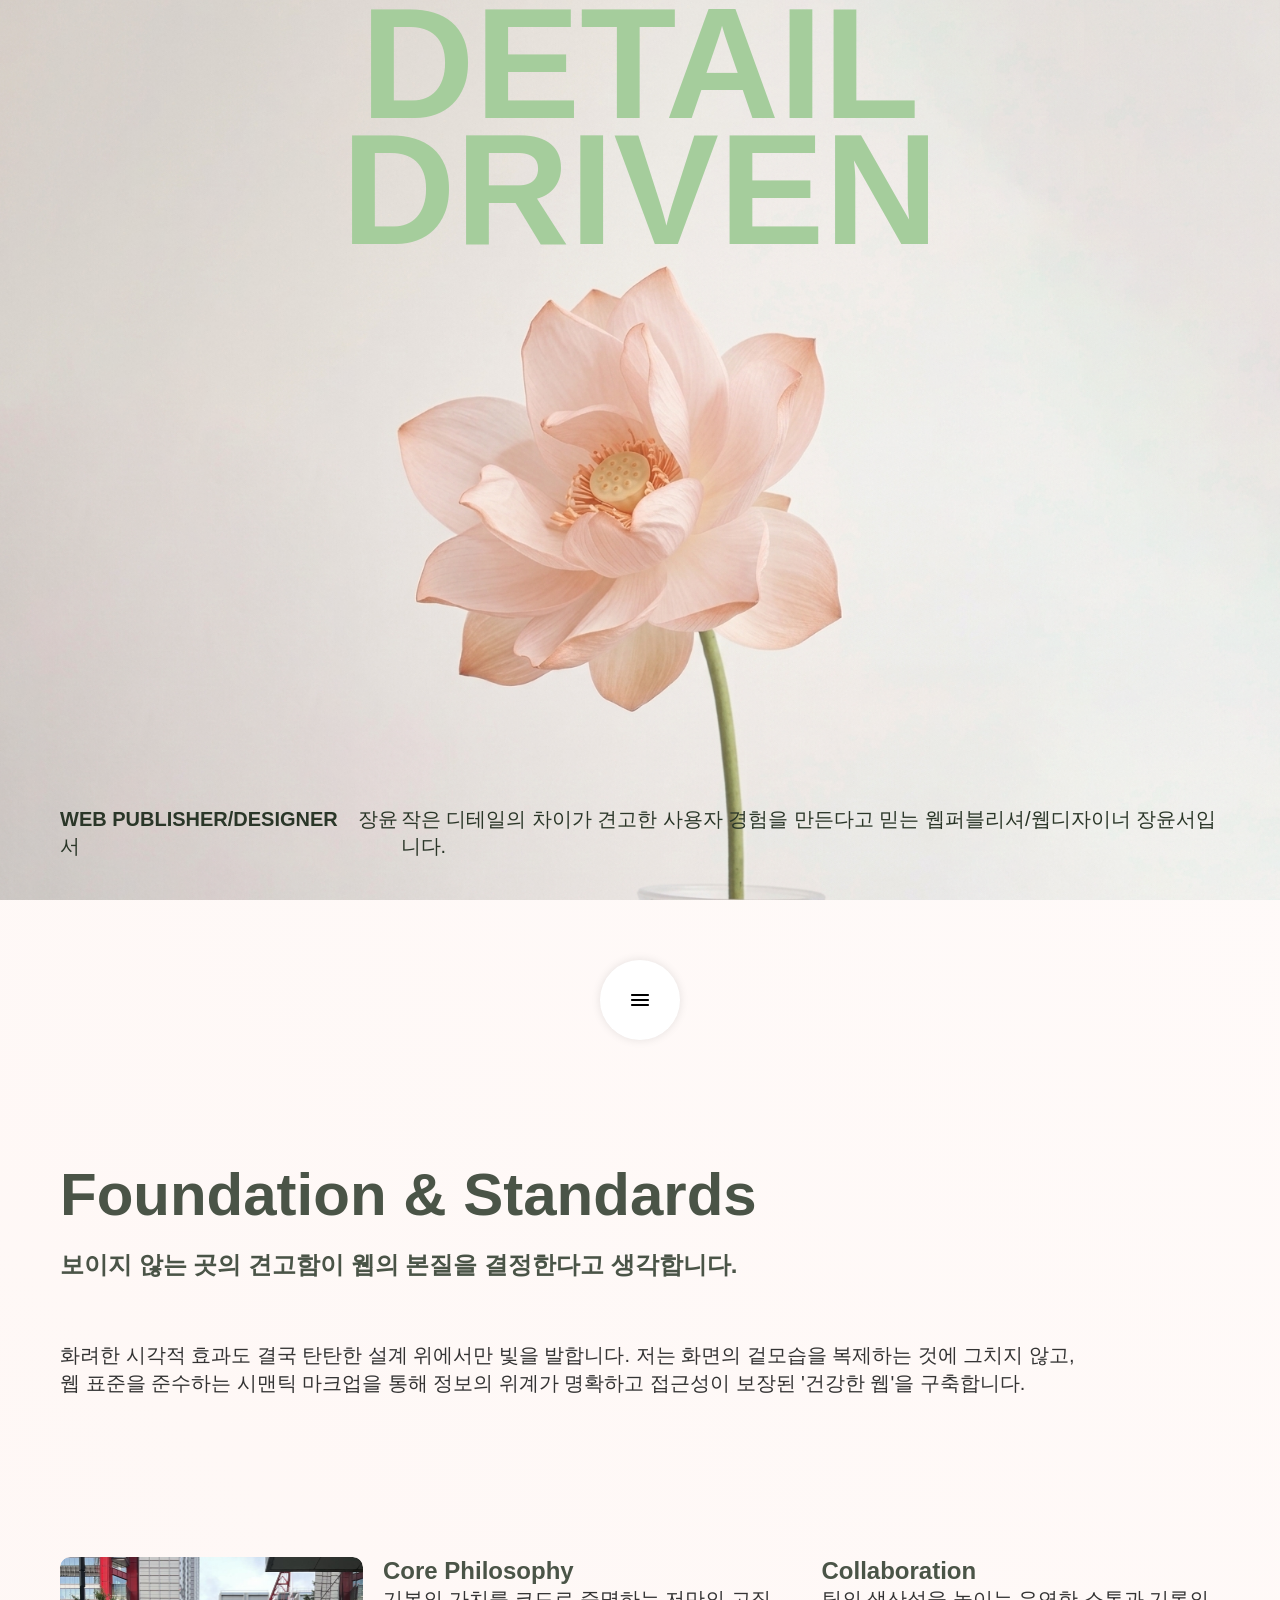
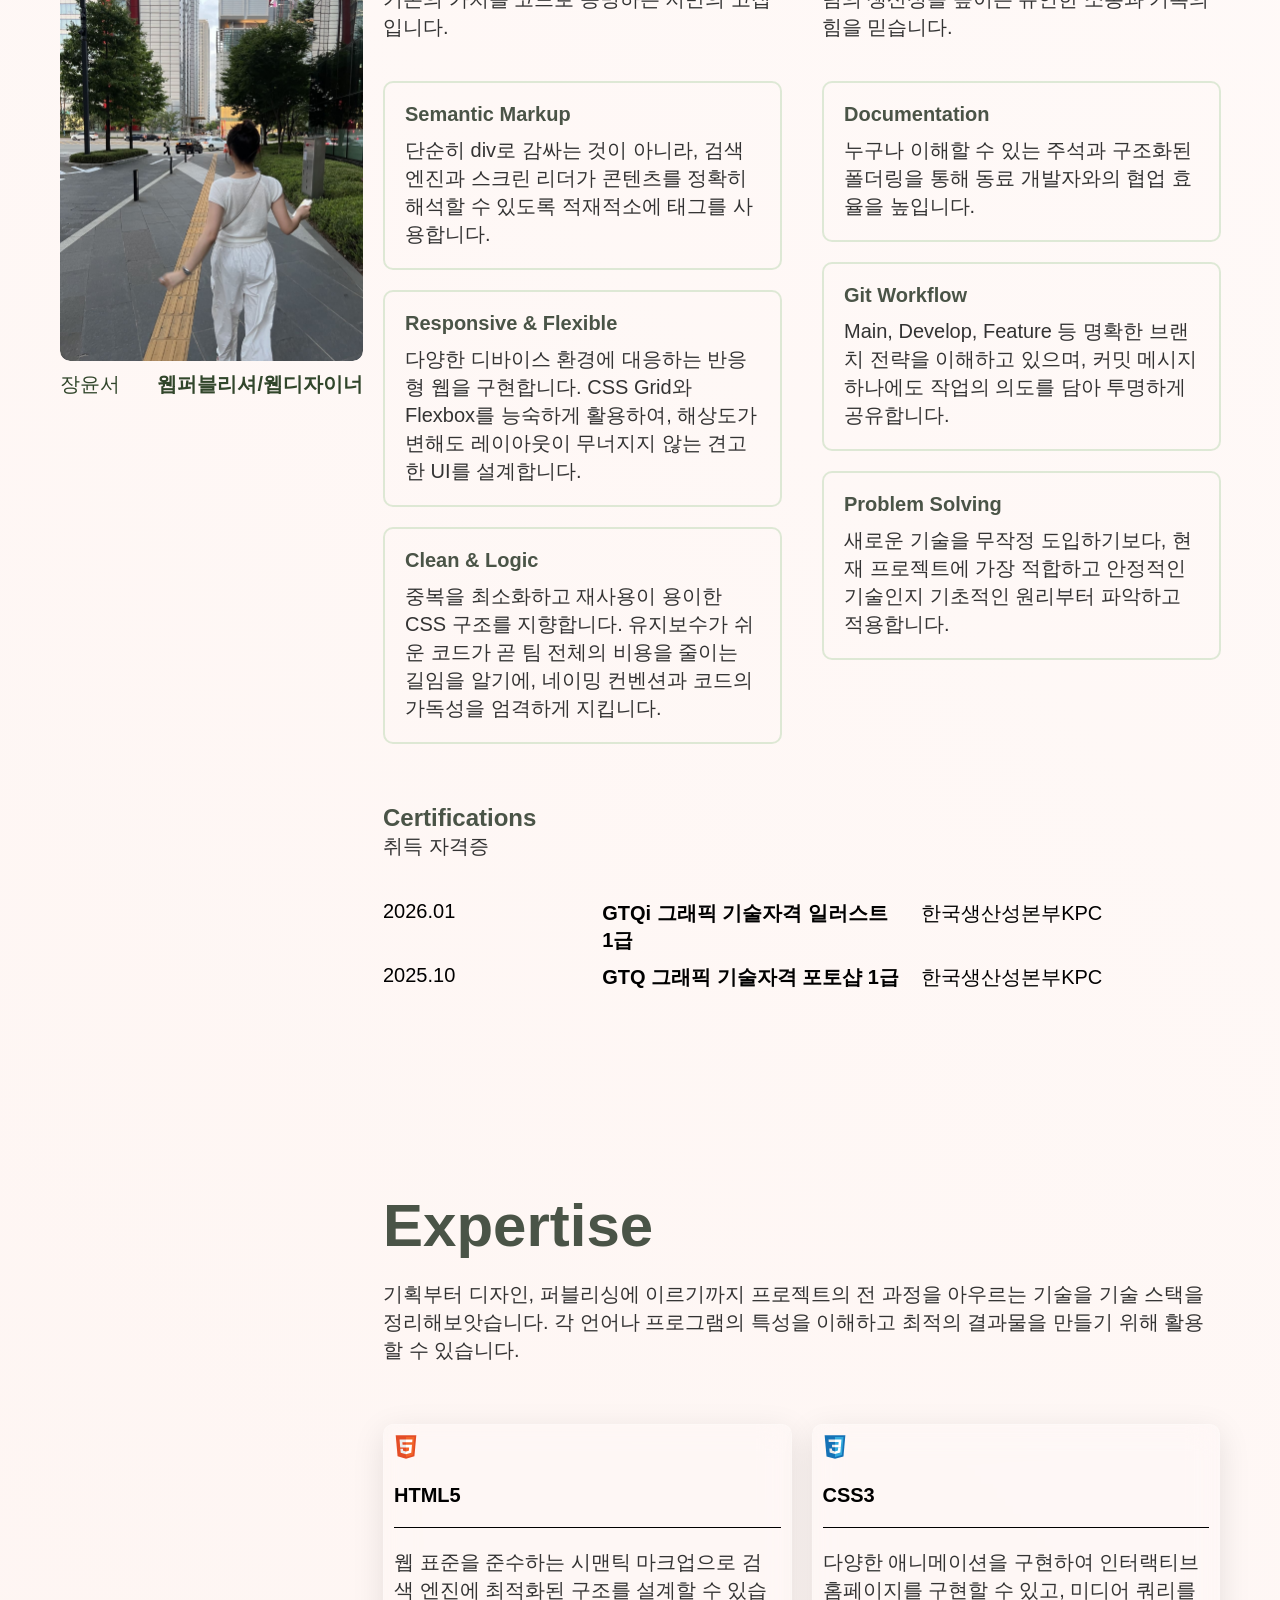
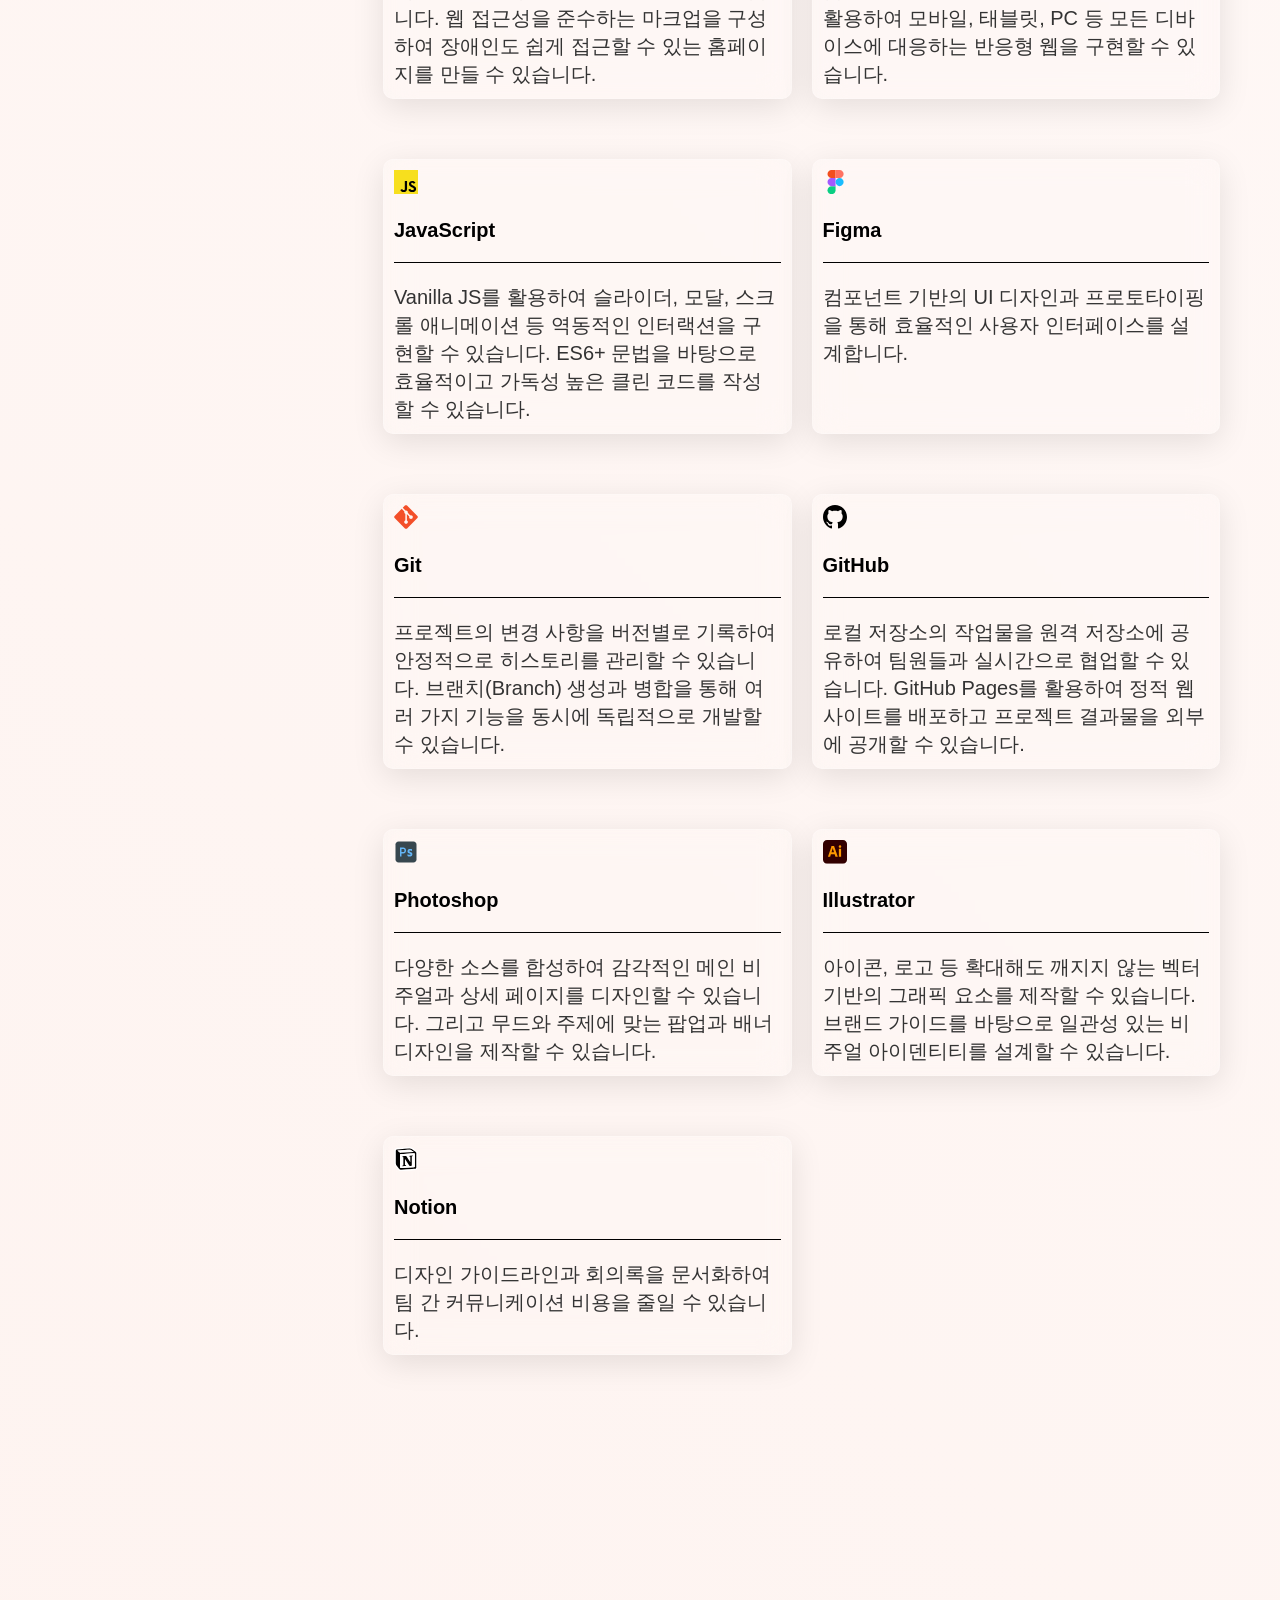
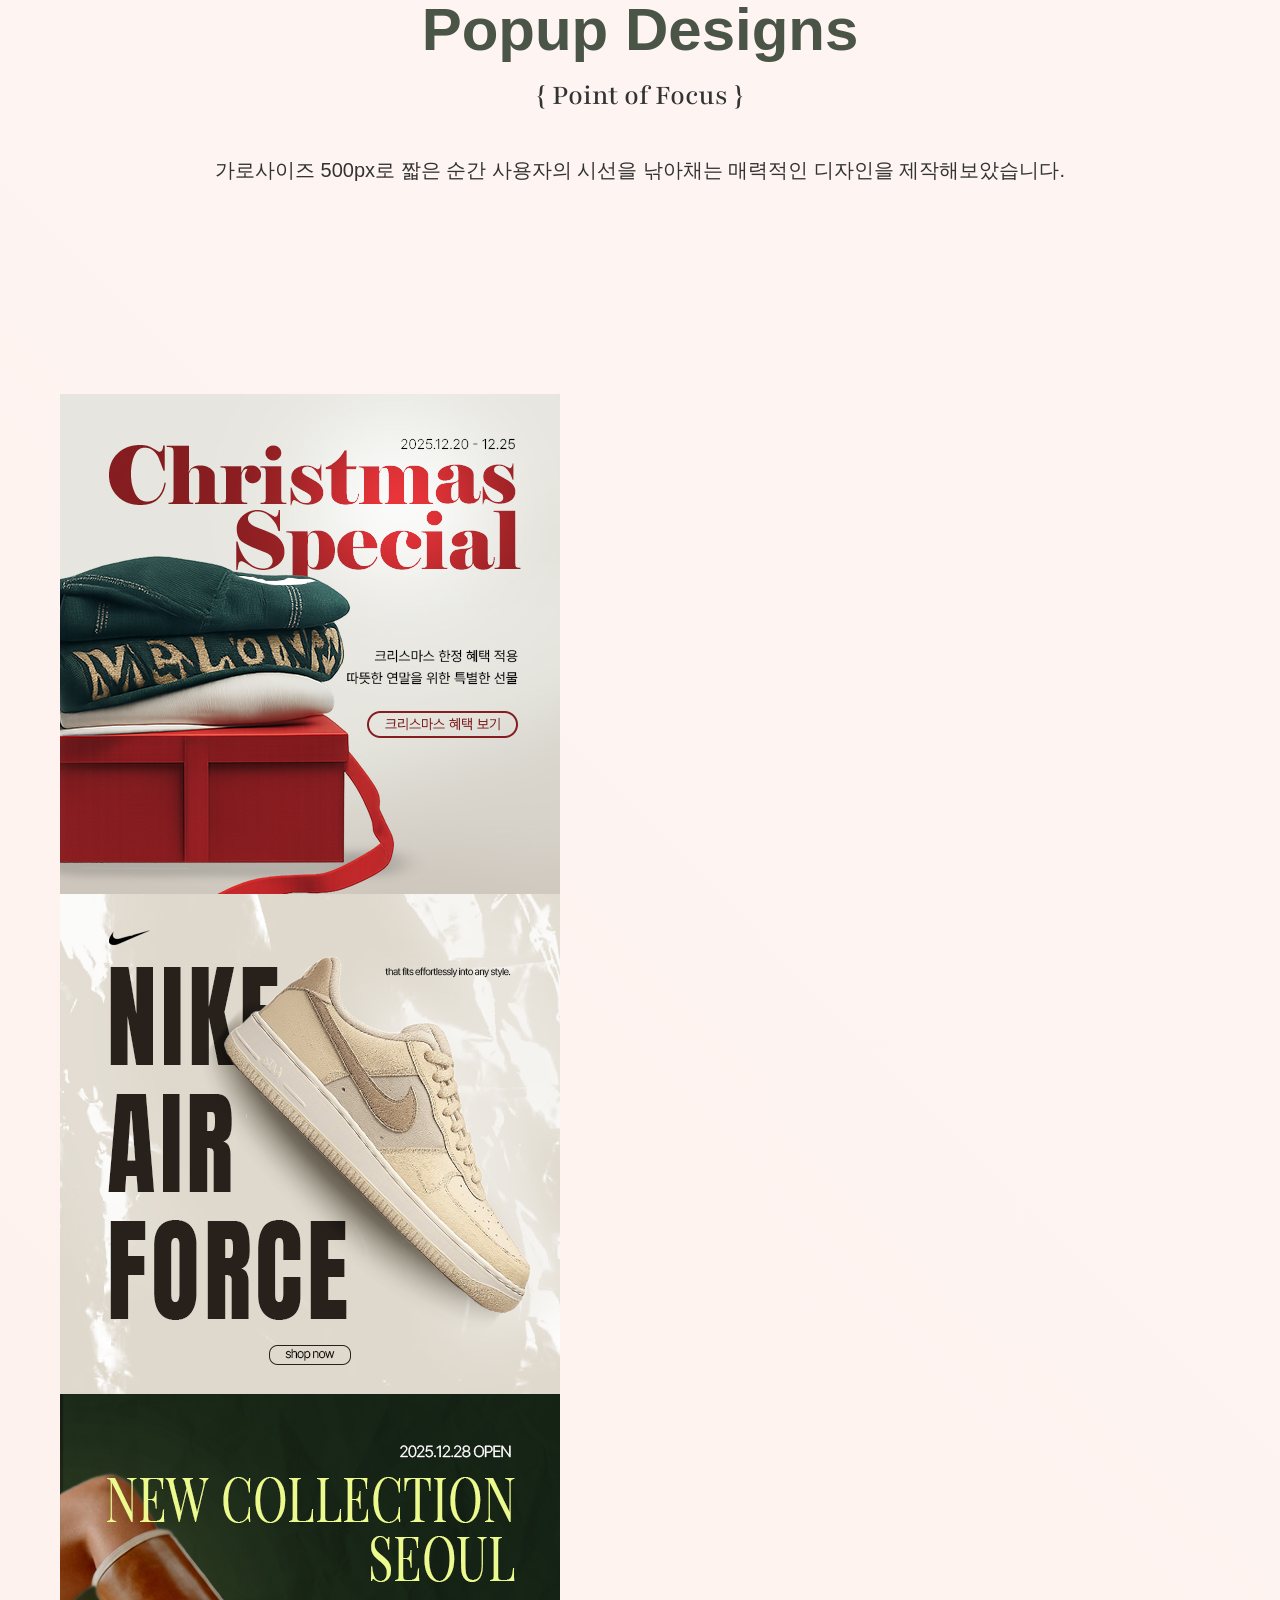
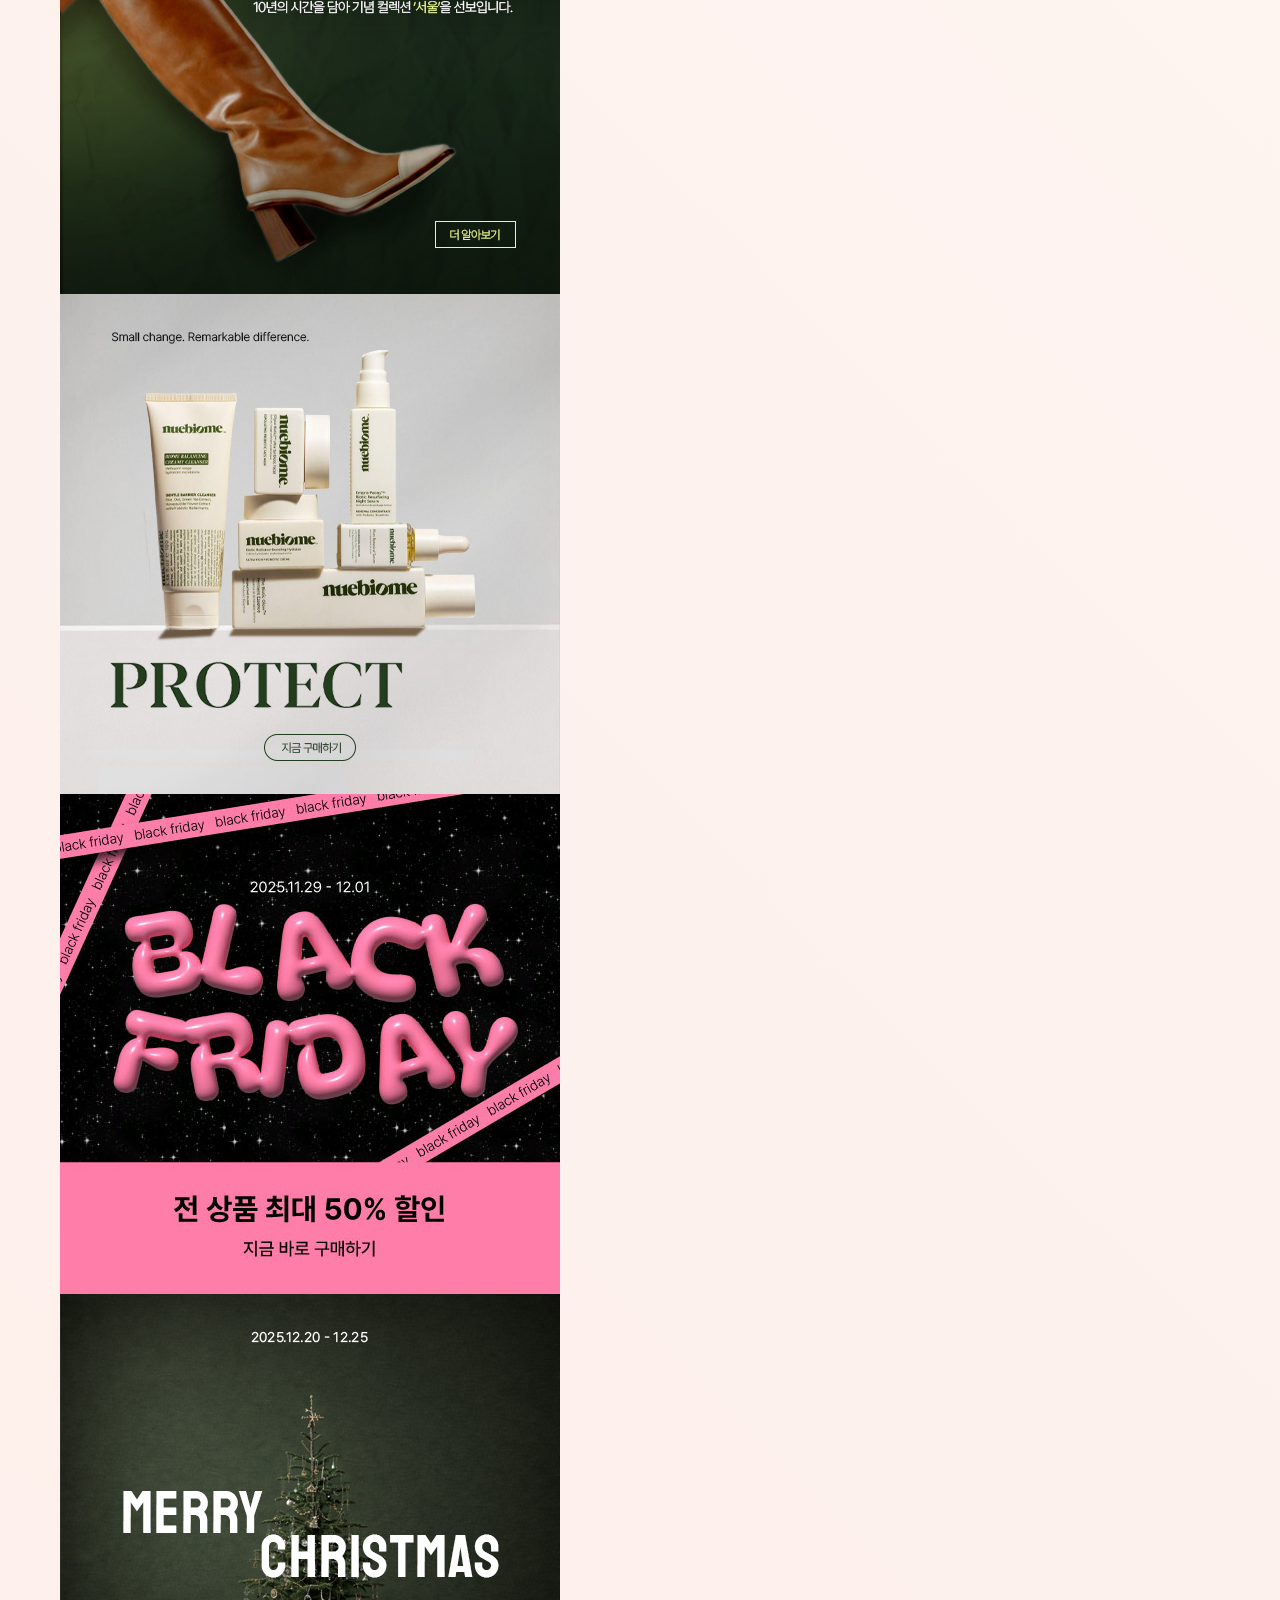
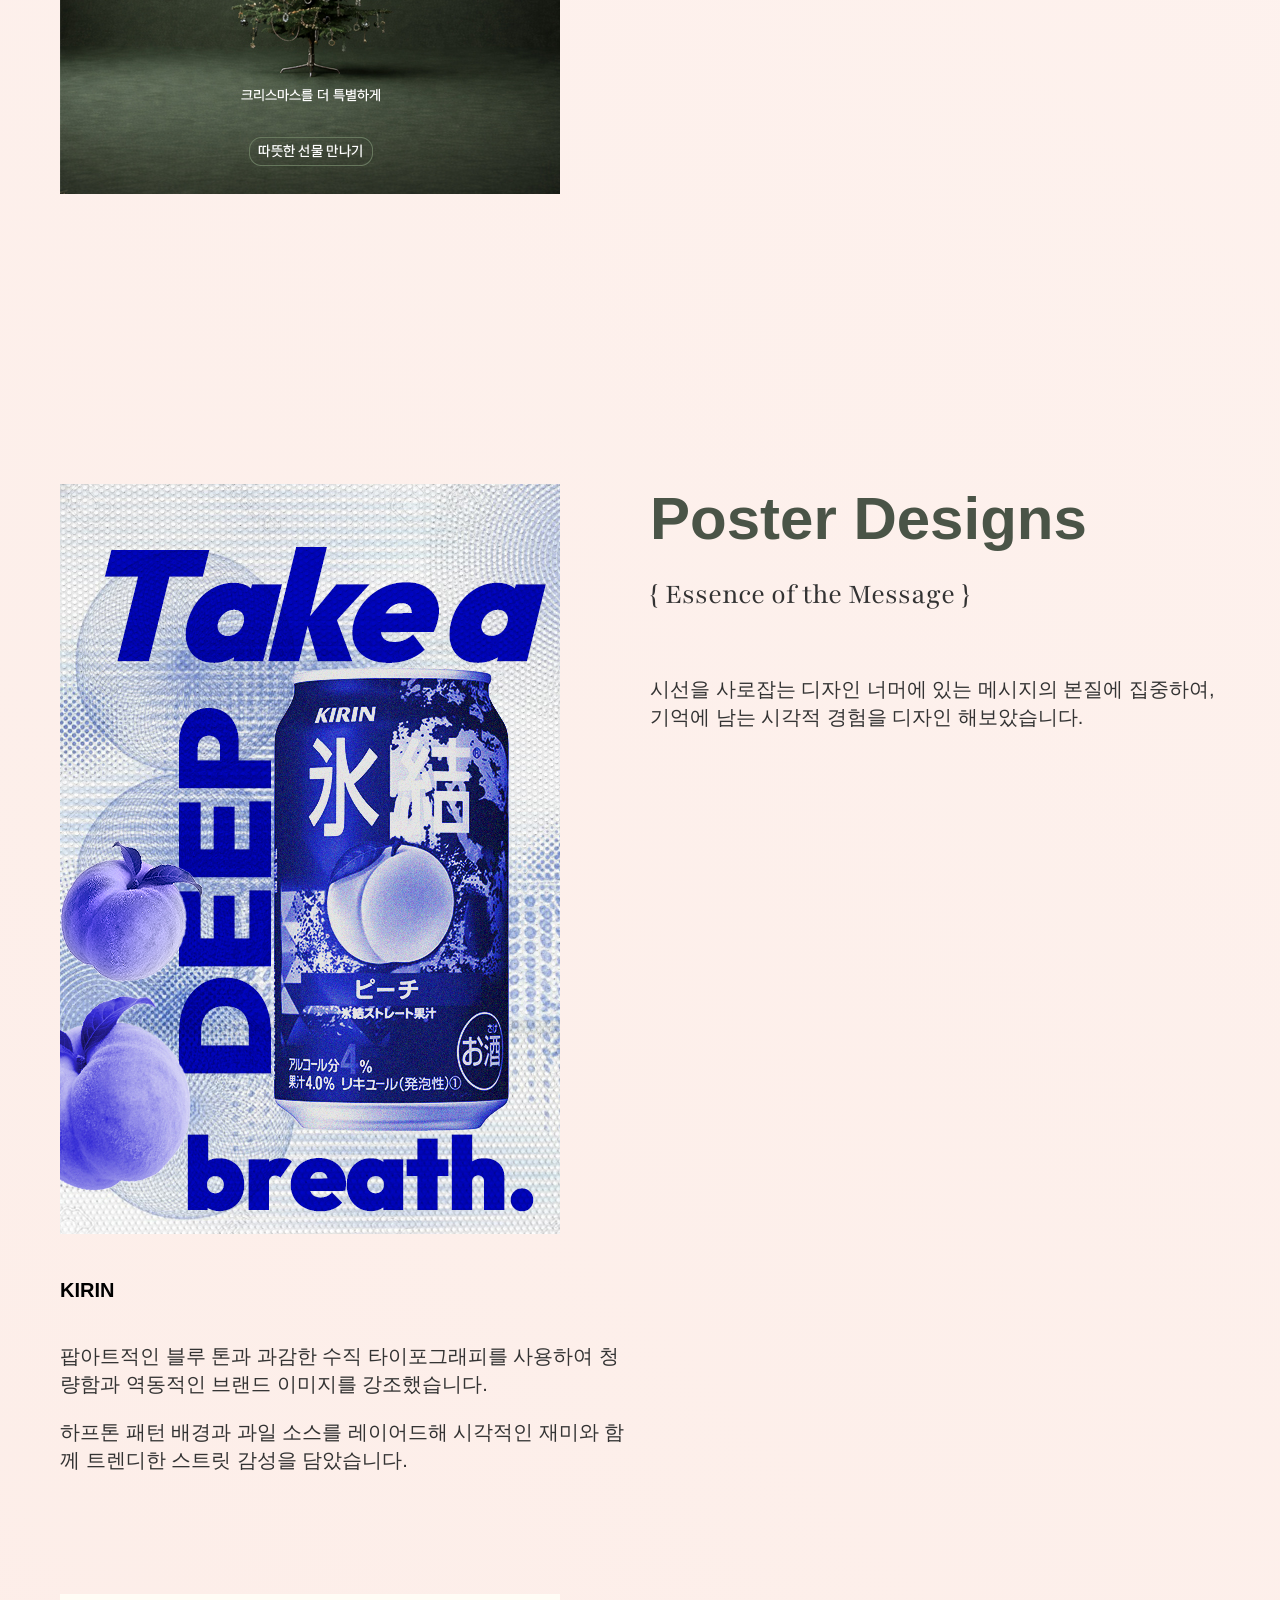
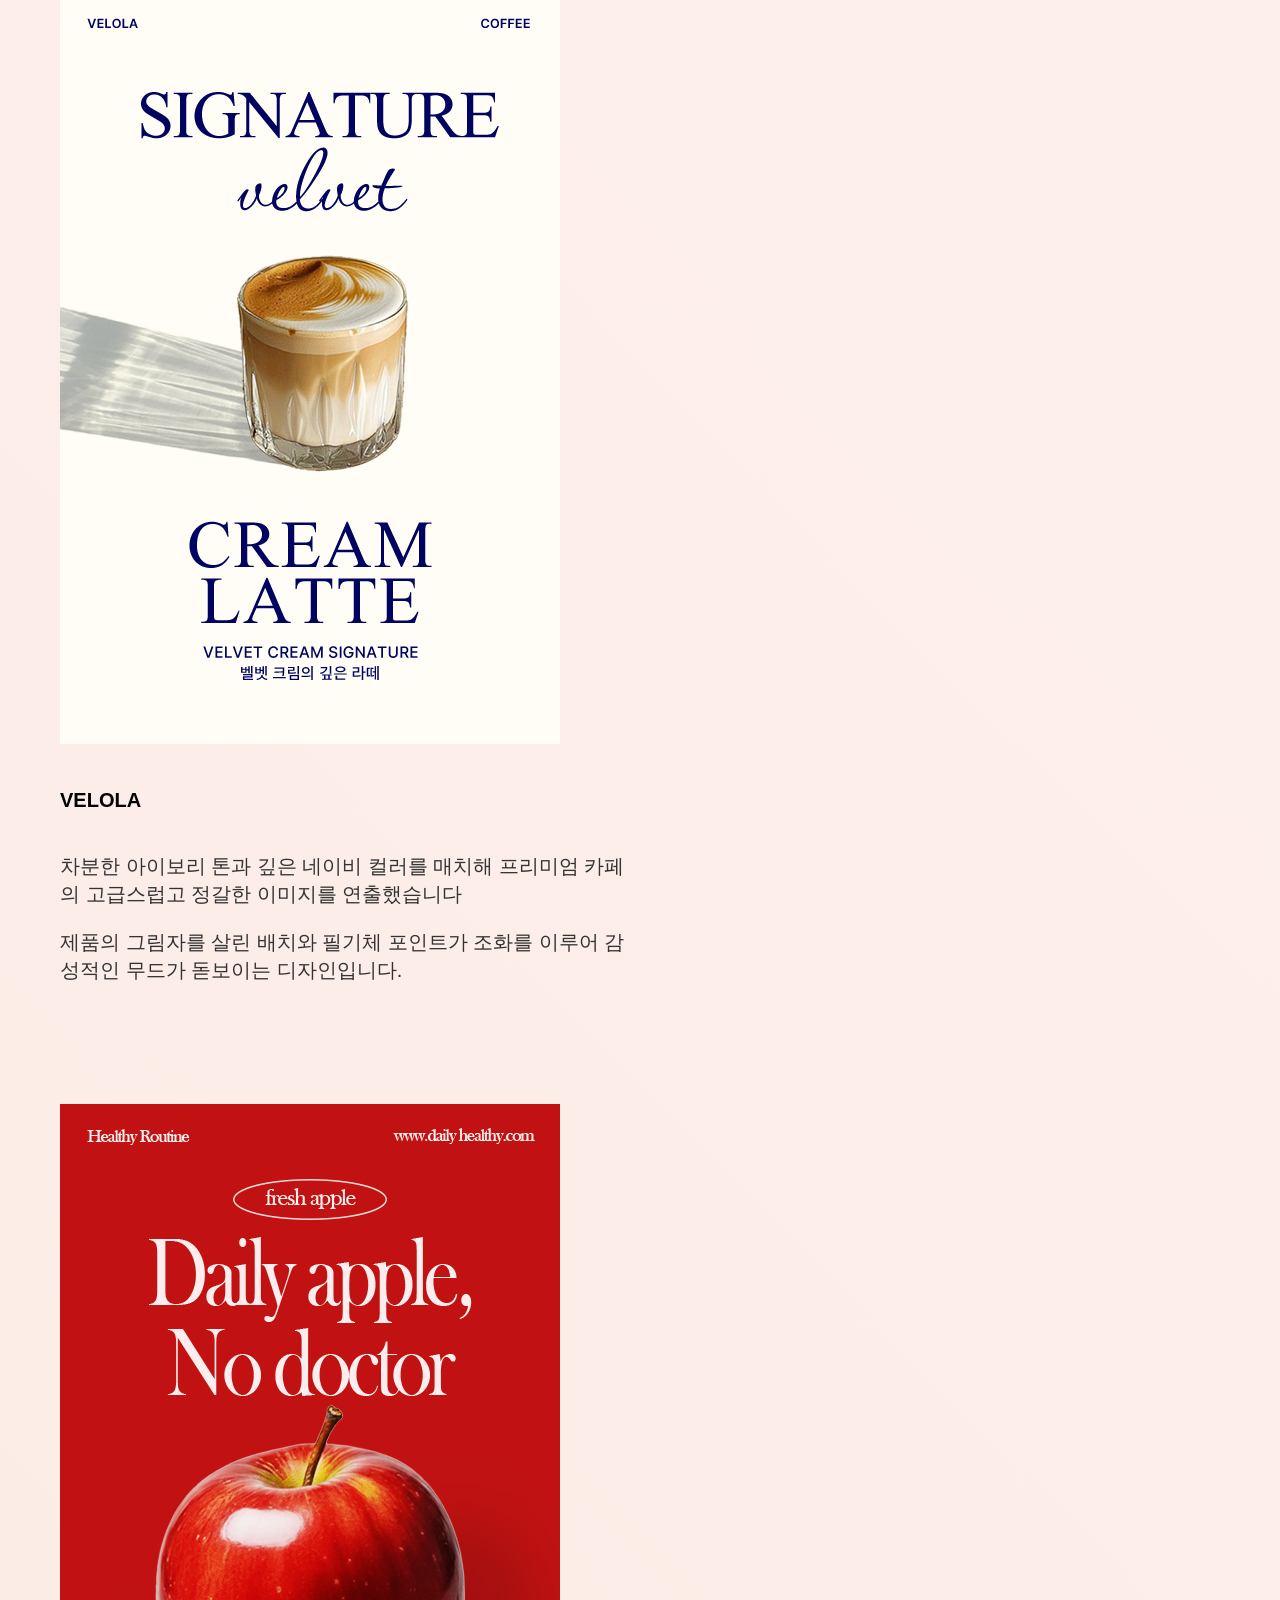
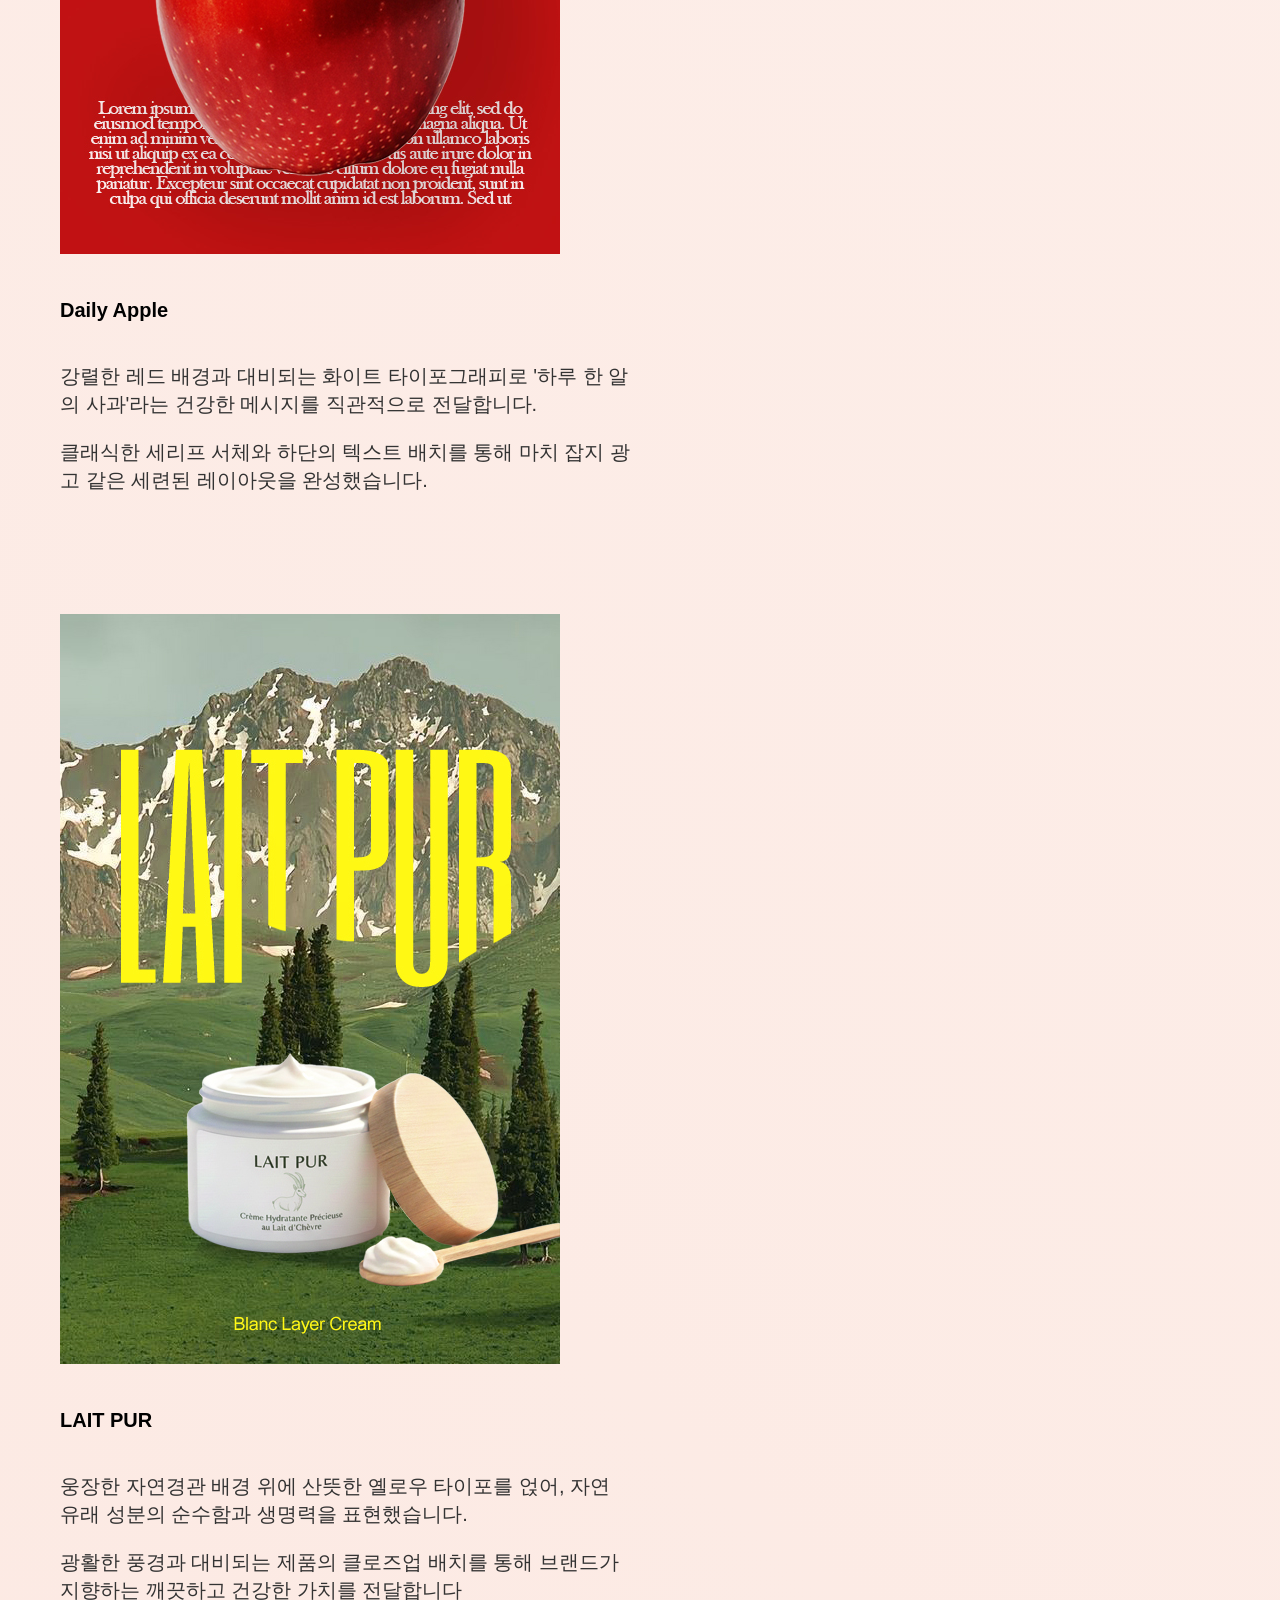
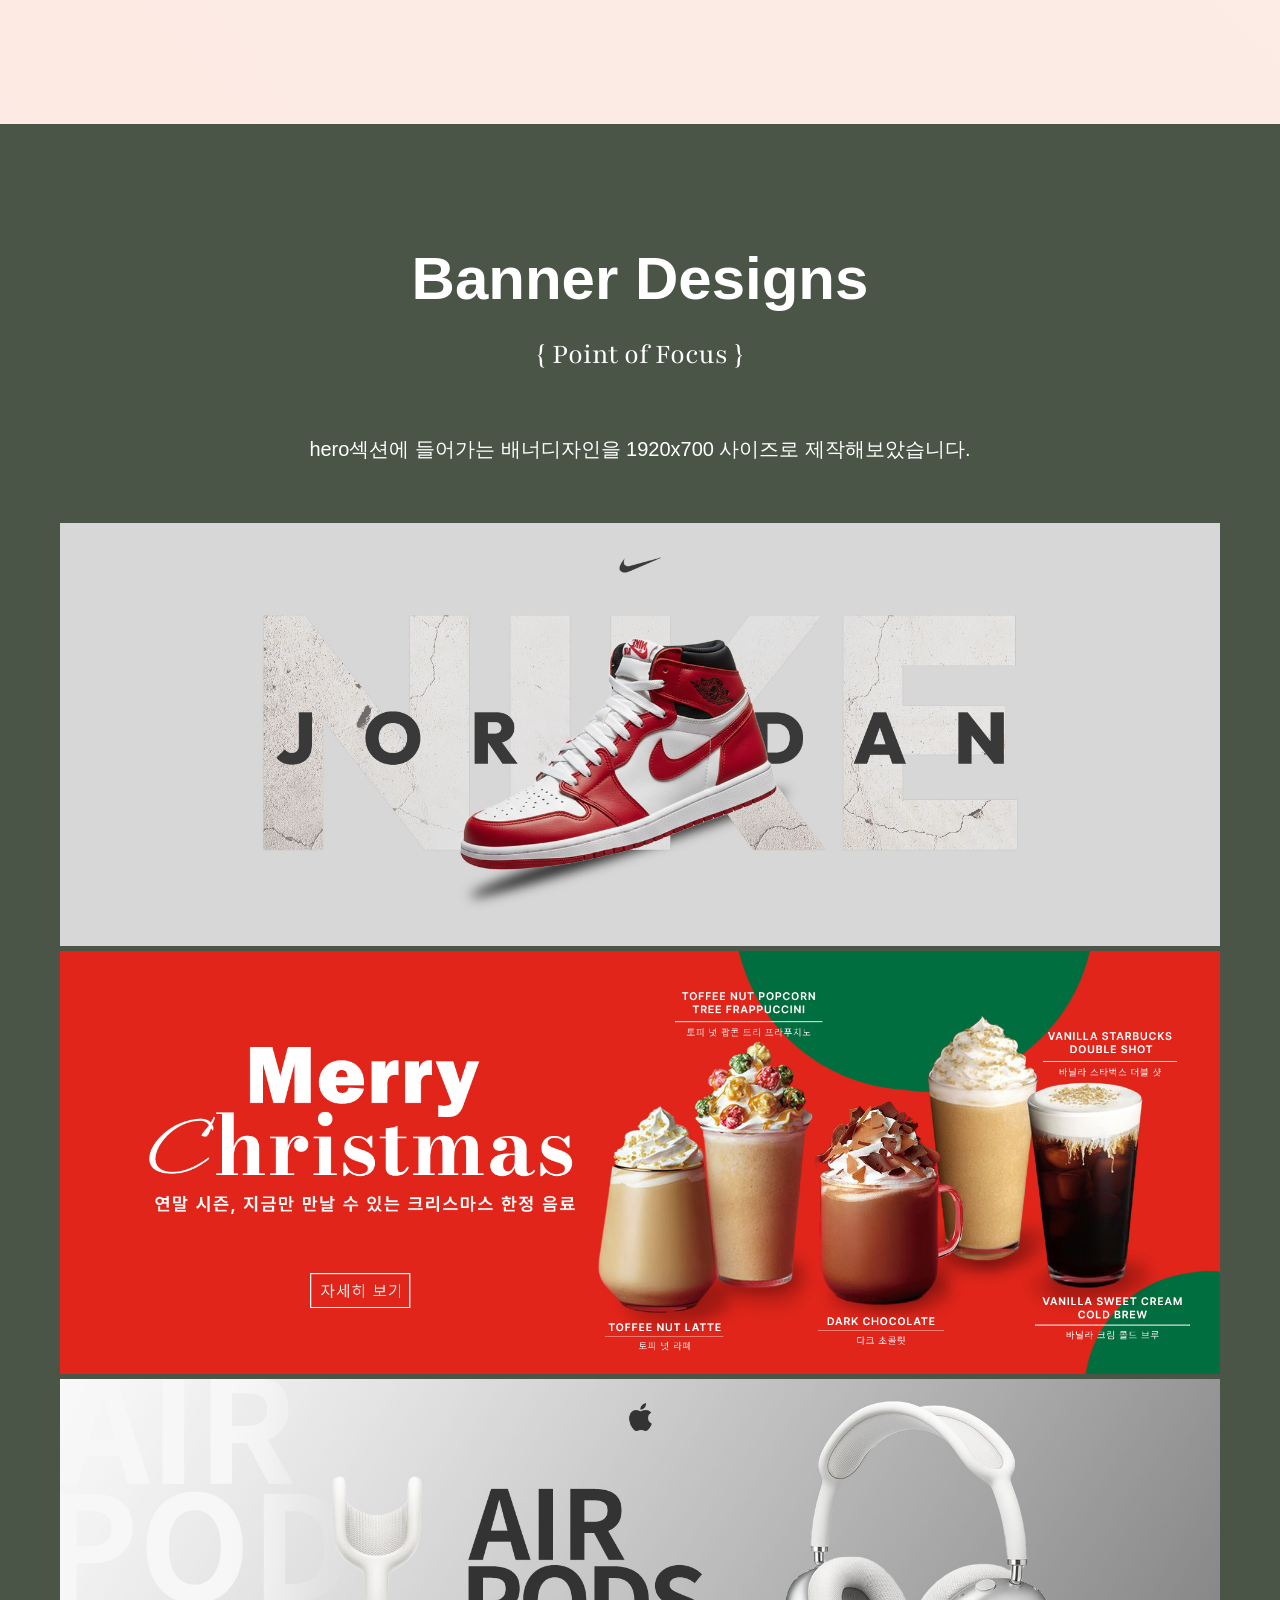
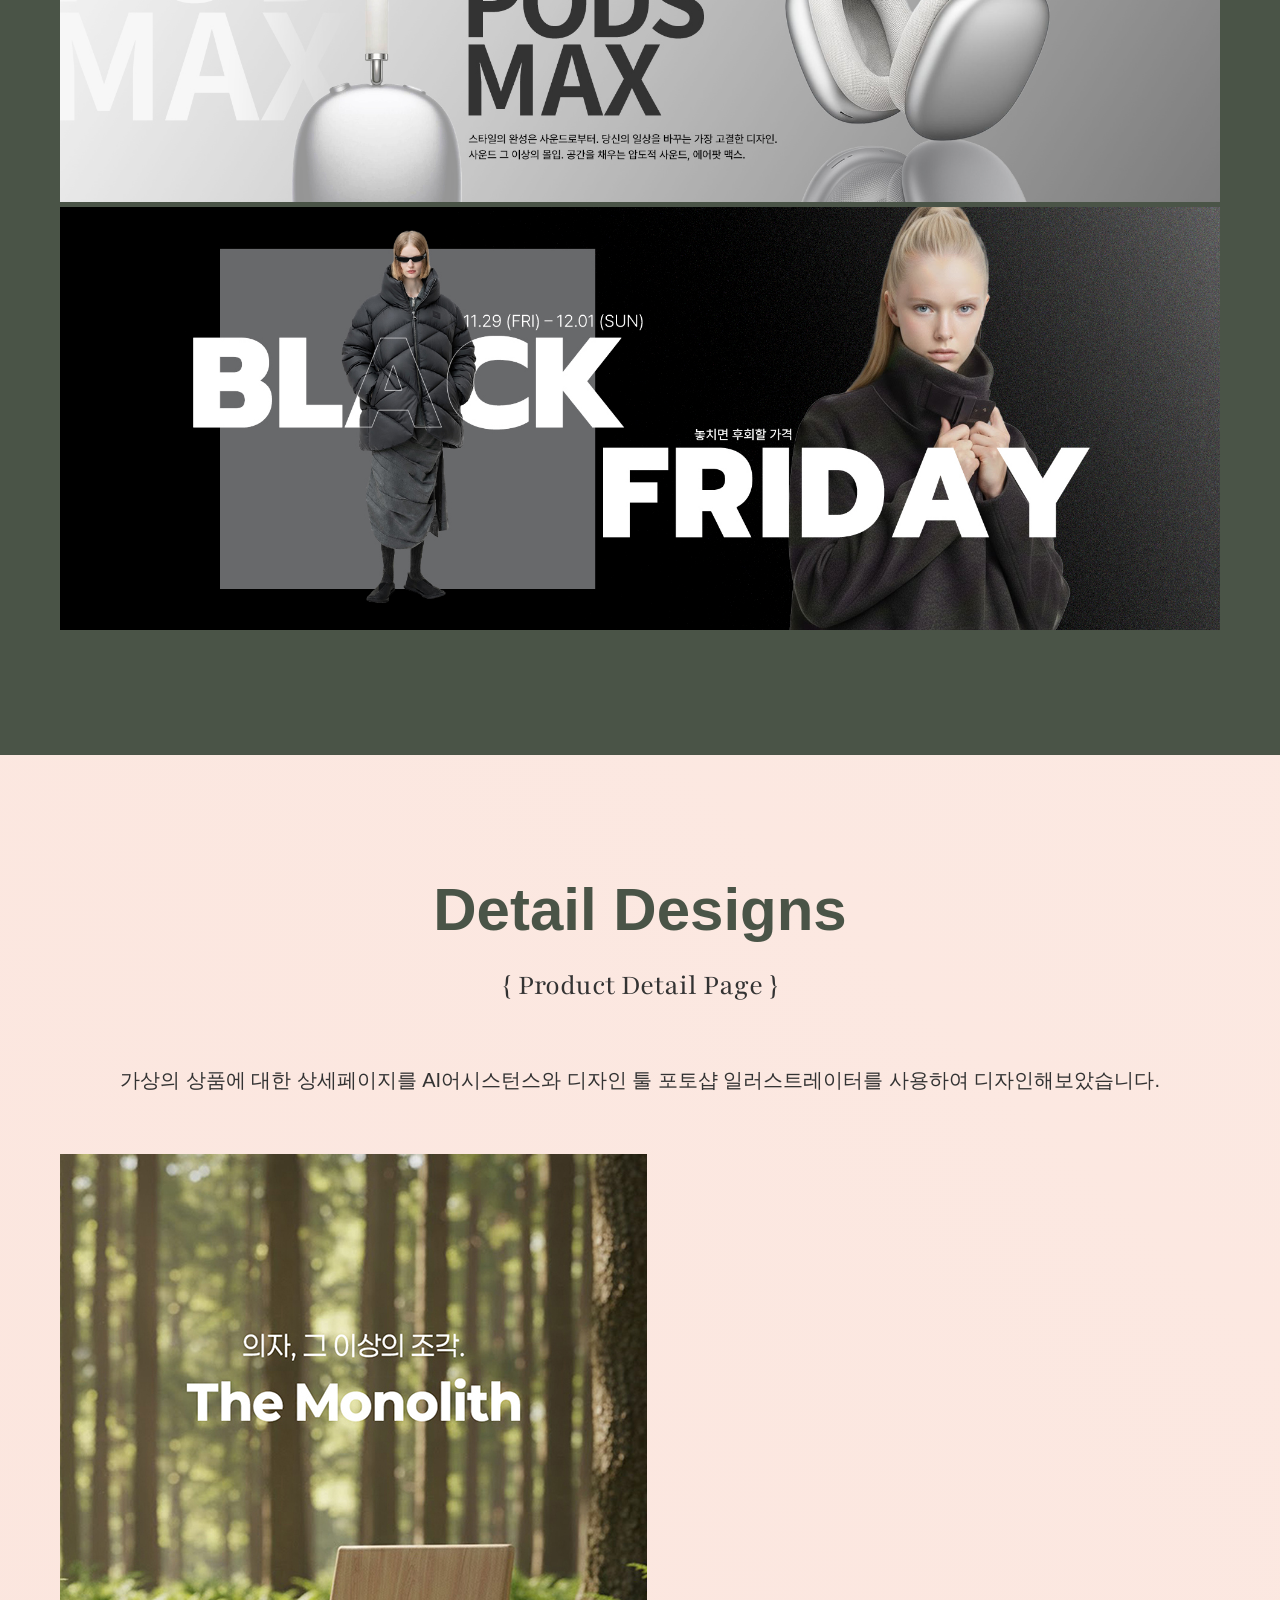
==== commit 25f64c3f: "수정" ====
--- a/index.html
+++ b/index.html
@@ -3,7 +3,7 @@
 <head>
     <meta charset="UTF-8">
     <meta name="viewport" content="width=device-width, initial-scale=1.0">
-    <title>웹퍼블리셔 장윤서의 프로필페이지입니다.</title>
+    <title>웹퍼블리셔/디자이너 장윤서의 프로필페이지입니다.</title>
 
     <!-- SEO - 검색 최적화 설정 -->
     <meta name="description" content="웹퍼블리셔 장윤서의 포트폴리오 홈페이지입니다.">
@@ -57,8 +57,8 @@
         <div class="common-frame">
             <h1 class="hero-txt1 ">Detail Driven</h1>
             <div class="hero-txt2">
-                <div class="hero-txt2-left"><span>WEB PUBLISHER</span>장윤서</div>
-                <div class="hero-txt2-right">작은 디테일의 차이가 견고한 사용자 경험을 만든다고 믿는 웹퍼블리셔 장윤서입니다.</div>
+                <div class="hero-txt2-left"><span>WEB PUBLISHER/DESIGNER</span>장윤서</div>
+                <div class="hero-txt2-right">작은 디테일의 차이가 견고한 사용자 경험을 만든다고 믿는 웹퍼블리셔/웹디자이너 장윤서입니다.</div>
             </div>
         </div>
     </div>
@@ -100,7 +100,7 @@
     
                         <figcaption>
                             <span>장윤서</span>
-                            <span class="fwb">웹퍼블리셔</span>
+                            <span class="fwb">웹퍼블리셔/웹디자이너</span>
                         </figcaption>
                     </figure>
                     <div class="profile-desc">
@@ -499,7 +499,7 @@
                 </div>
                 <ul class="project-sticky">
                     <li><a href="https://backgroundseoul.cafe24.com/" target="_blank">Original</a></li>
-                    <li><a href="https://snf06103-droid.github.io/web-project-2uc/" target="_blank">Renewal</a></li>
+                    <li><a href="https://snf06103-droid.github.io/new-kirby/" target="_blank">Renewal</a></li>
                     <li><a href="https://www.figma.com/proto/5nzgtv8kxDlvSI4WwopiiX/%EC%A5%90%ED%8F%AC?node-id=1268-4052&p=f&viewport=-1726%2C11870%2C0.25&t=ddKut9X63GyUdrc9-1&scaling=min-zoom&content-scaling=fixed&starting-point-node-id=1268%3A4052&show-proto-sidebar=1&page-id=0%3A1" target="_blank">Figma</a></li>
                 </ul>
                 <figure class="project-detail">
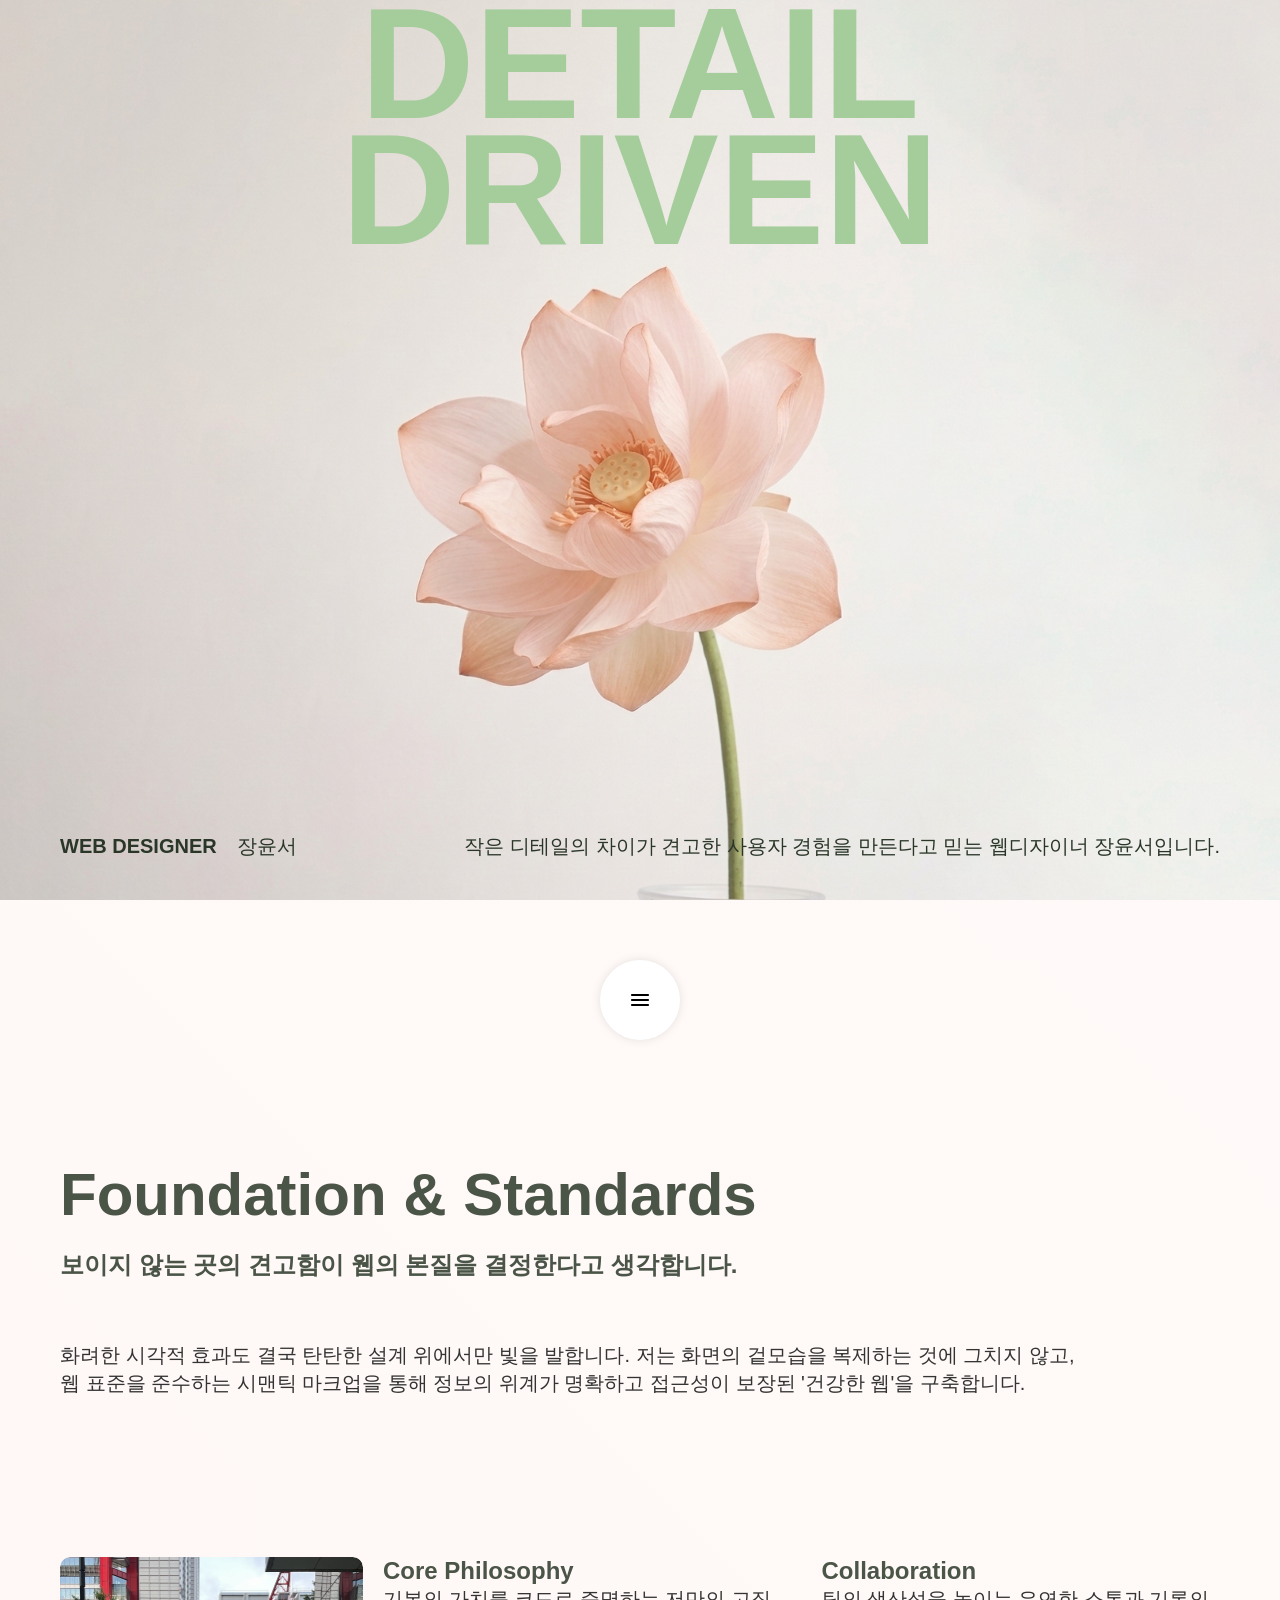
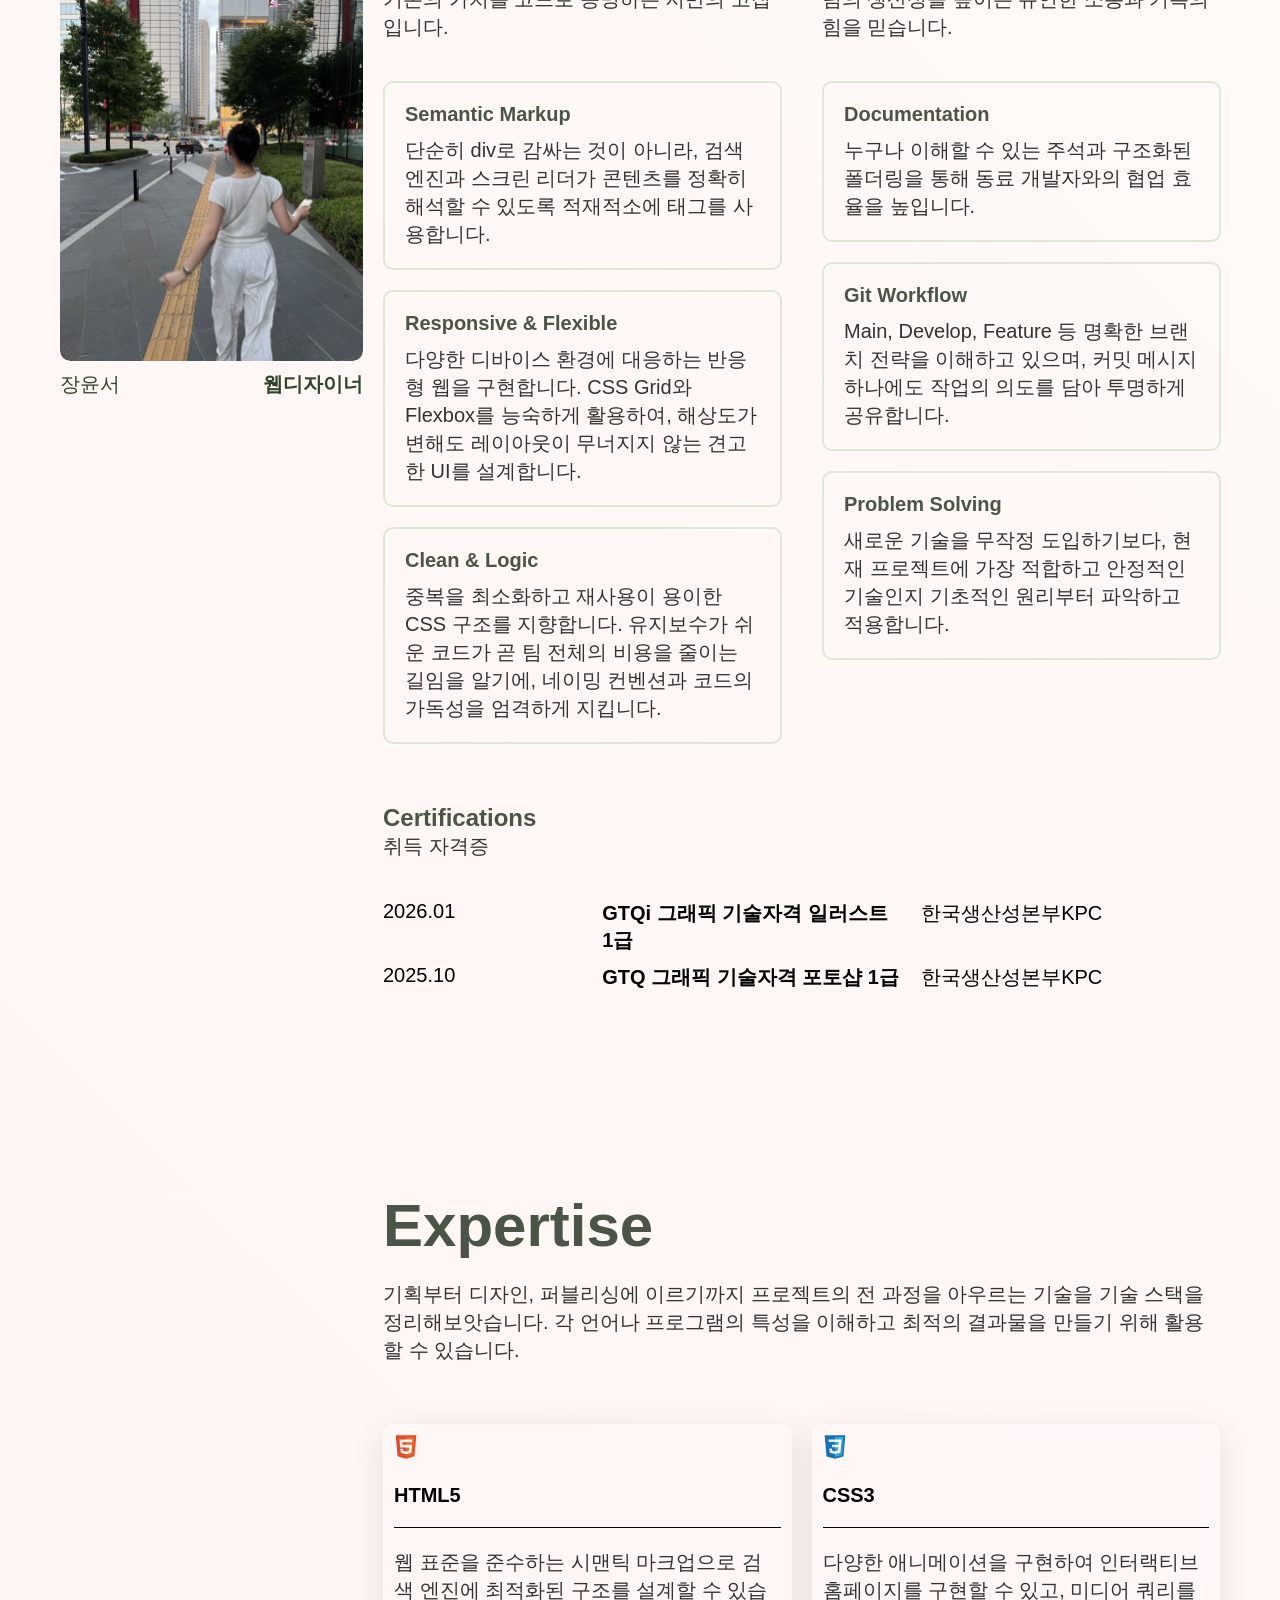
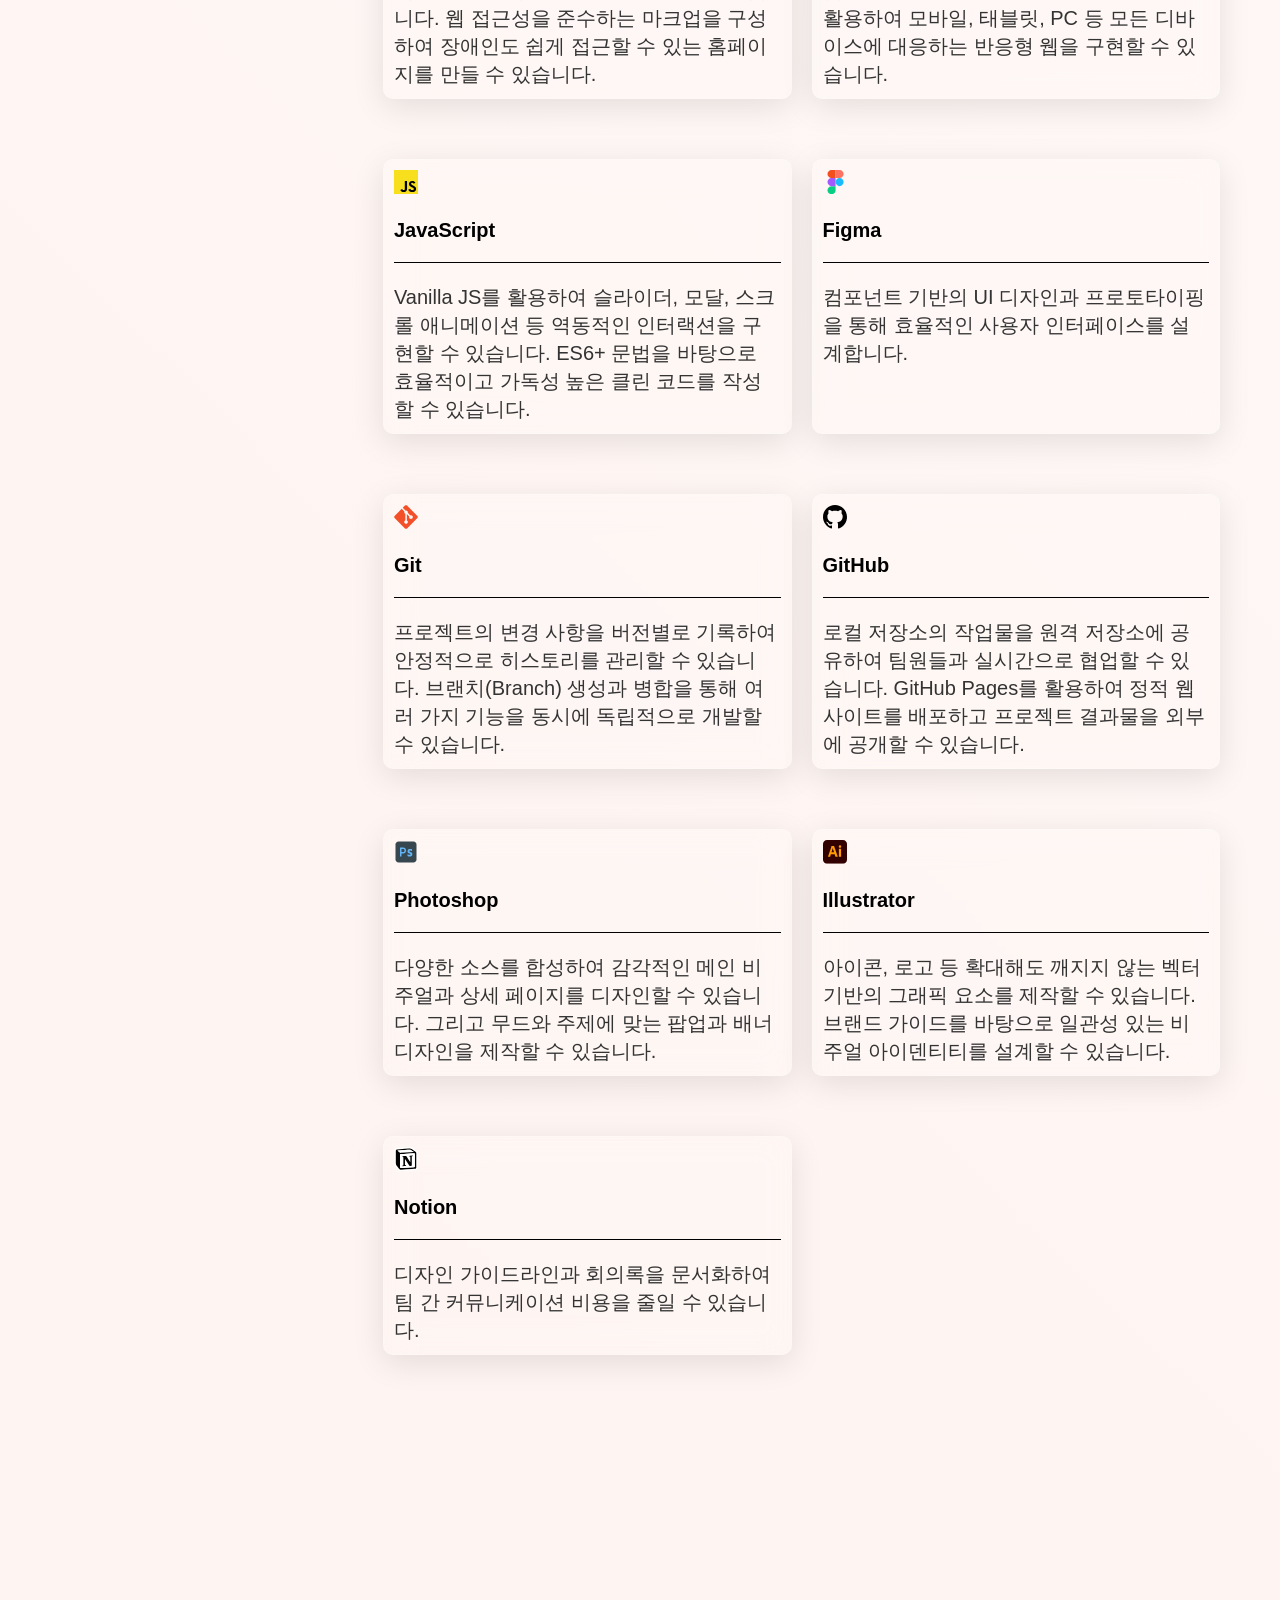
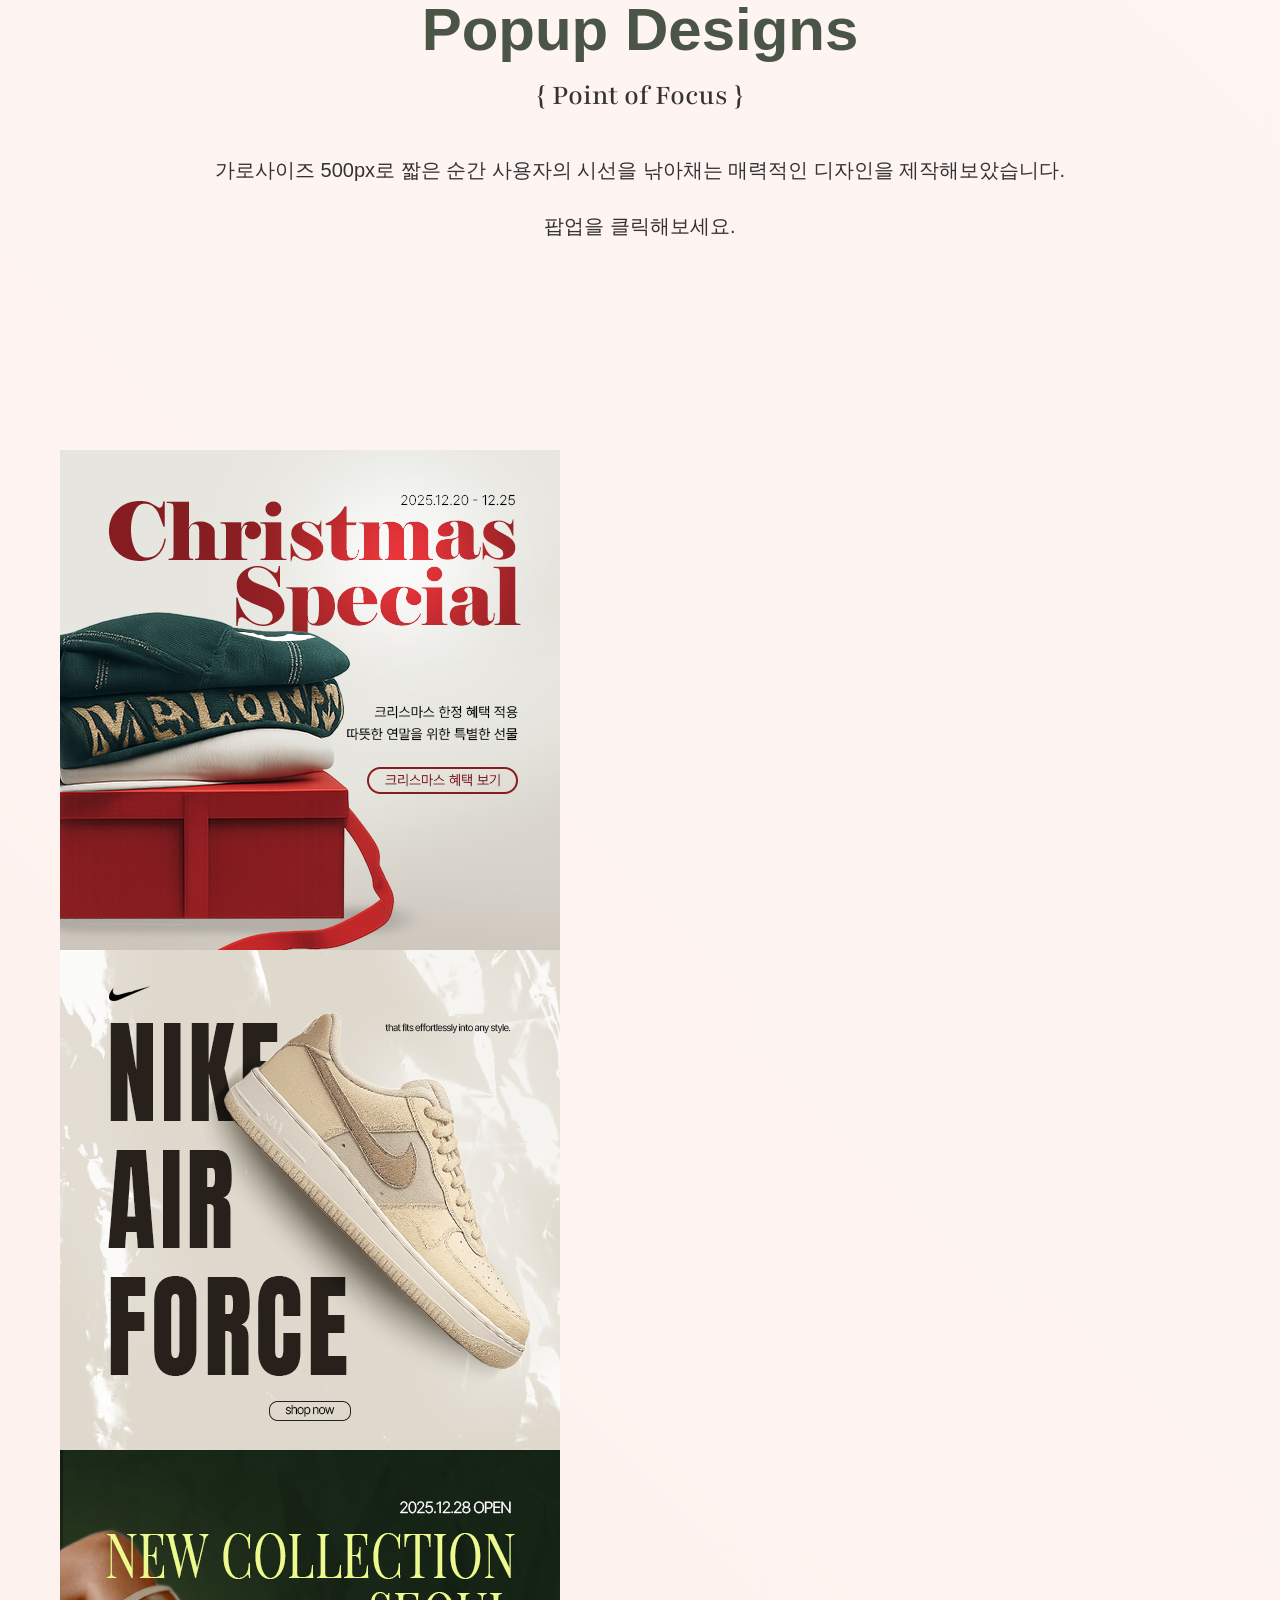
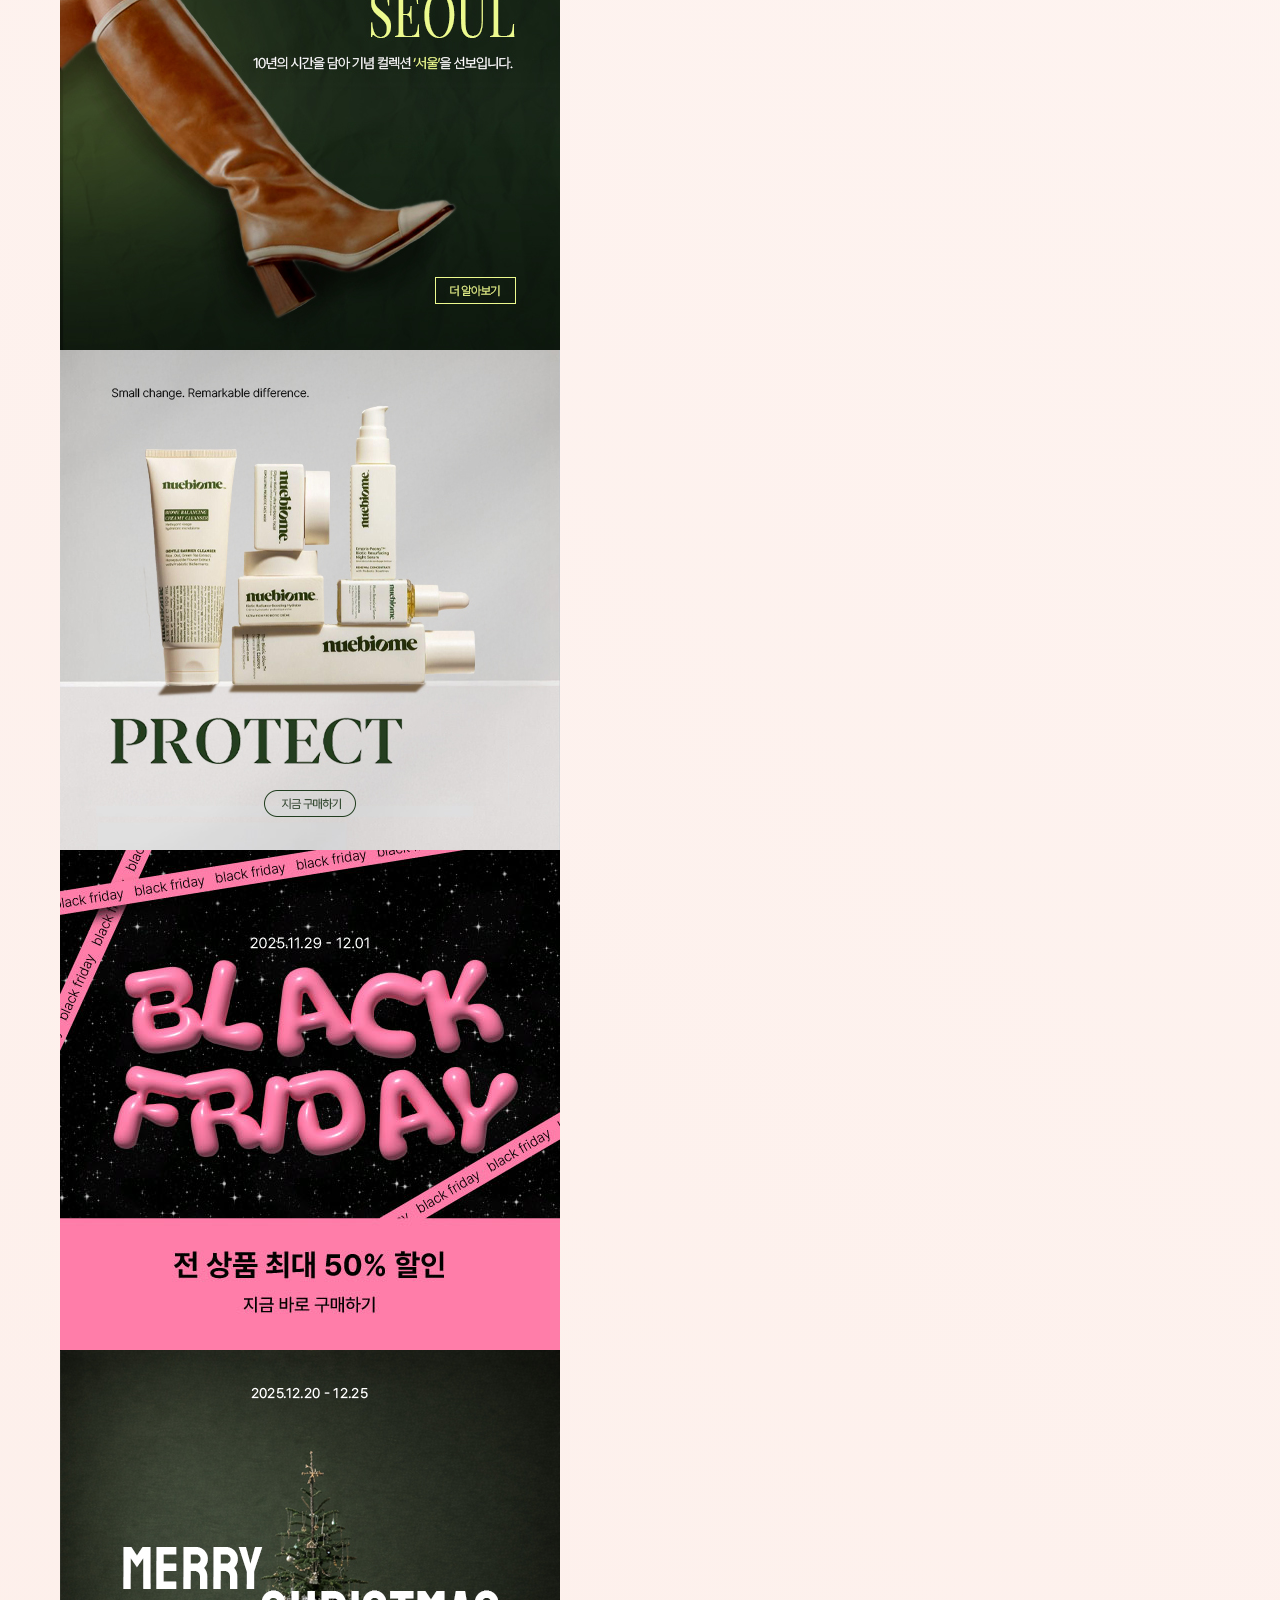
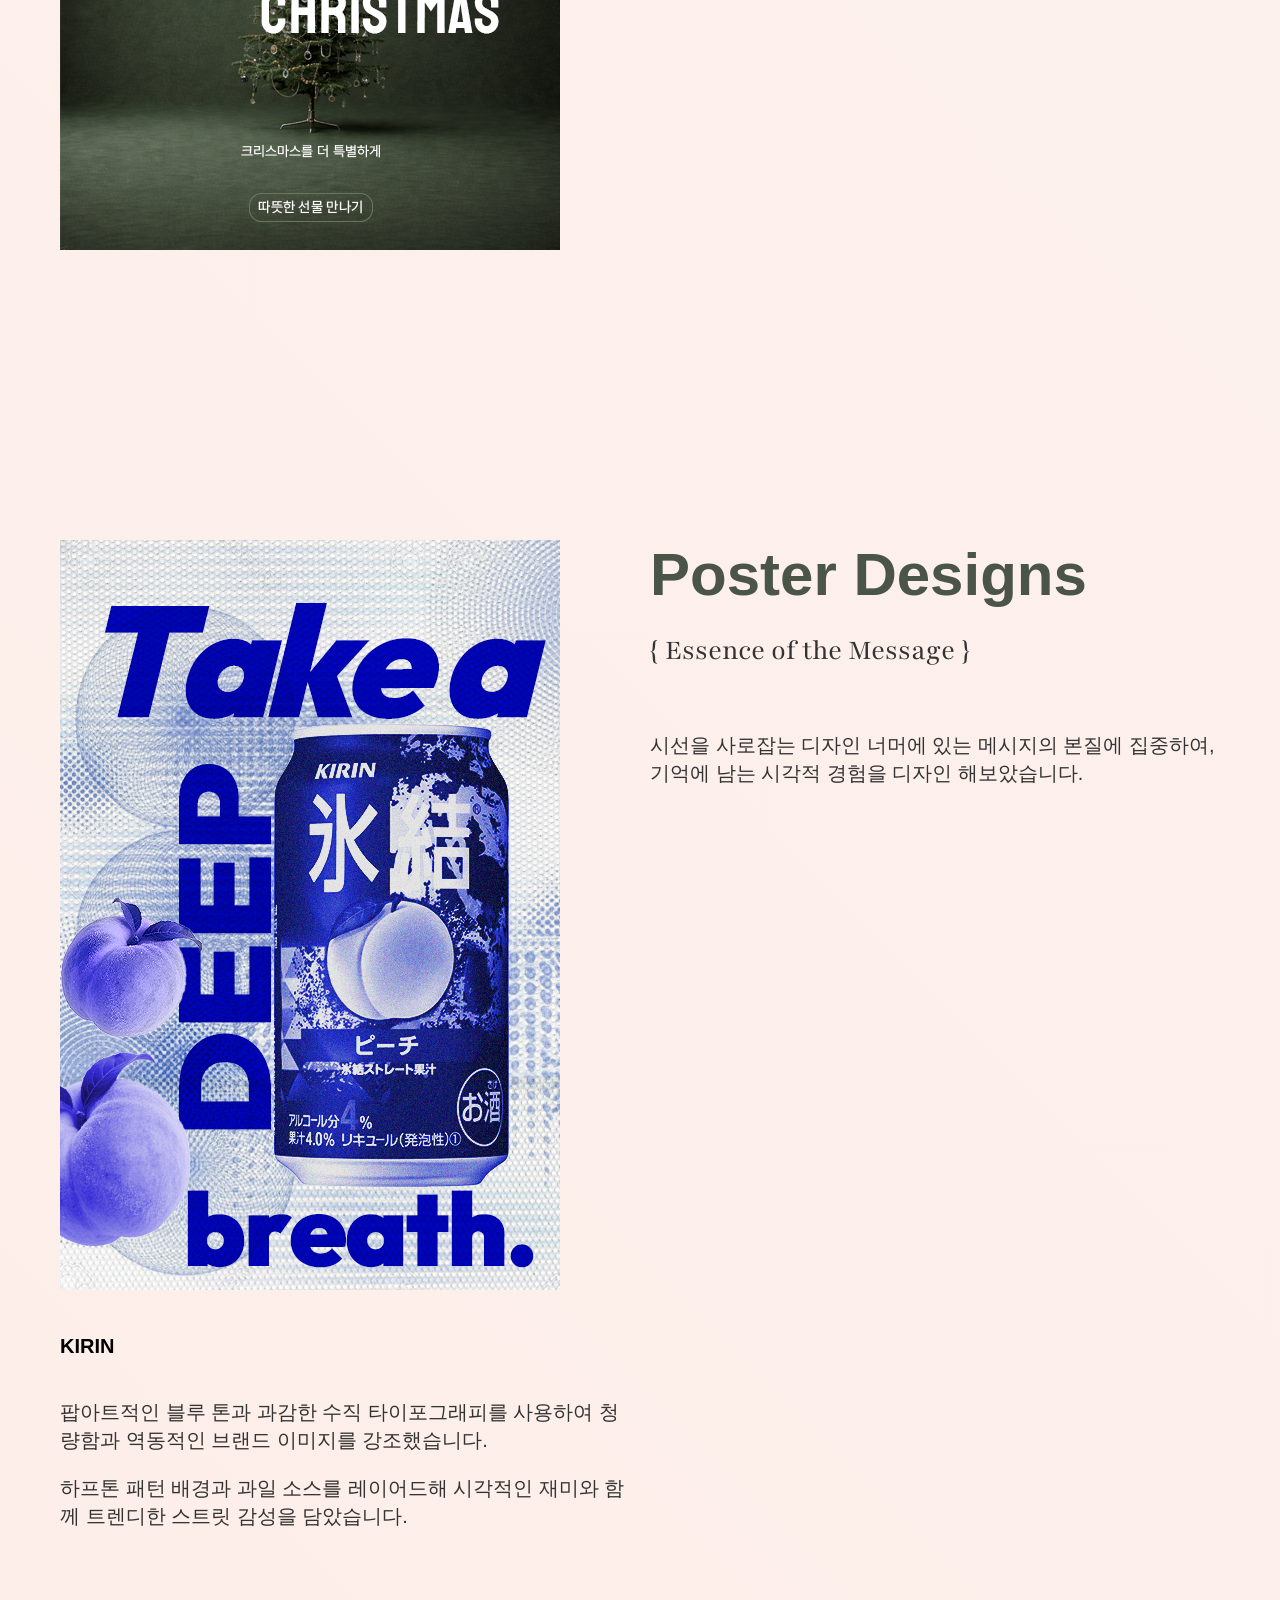
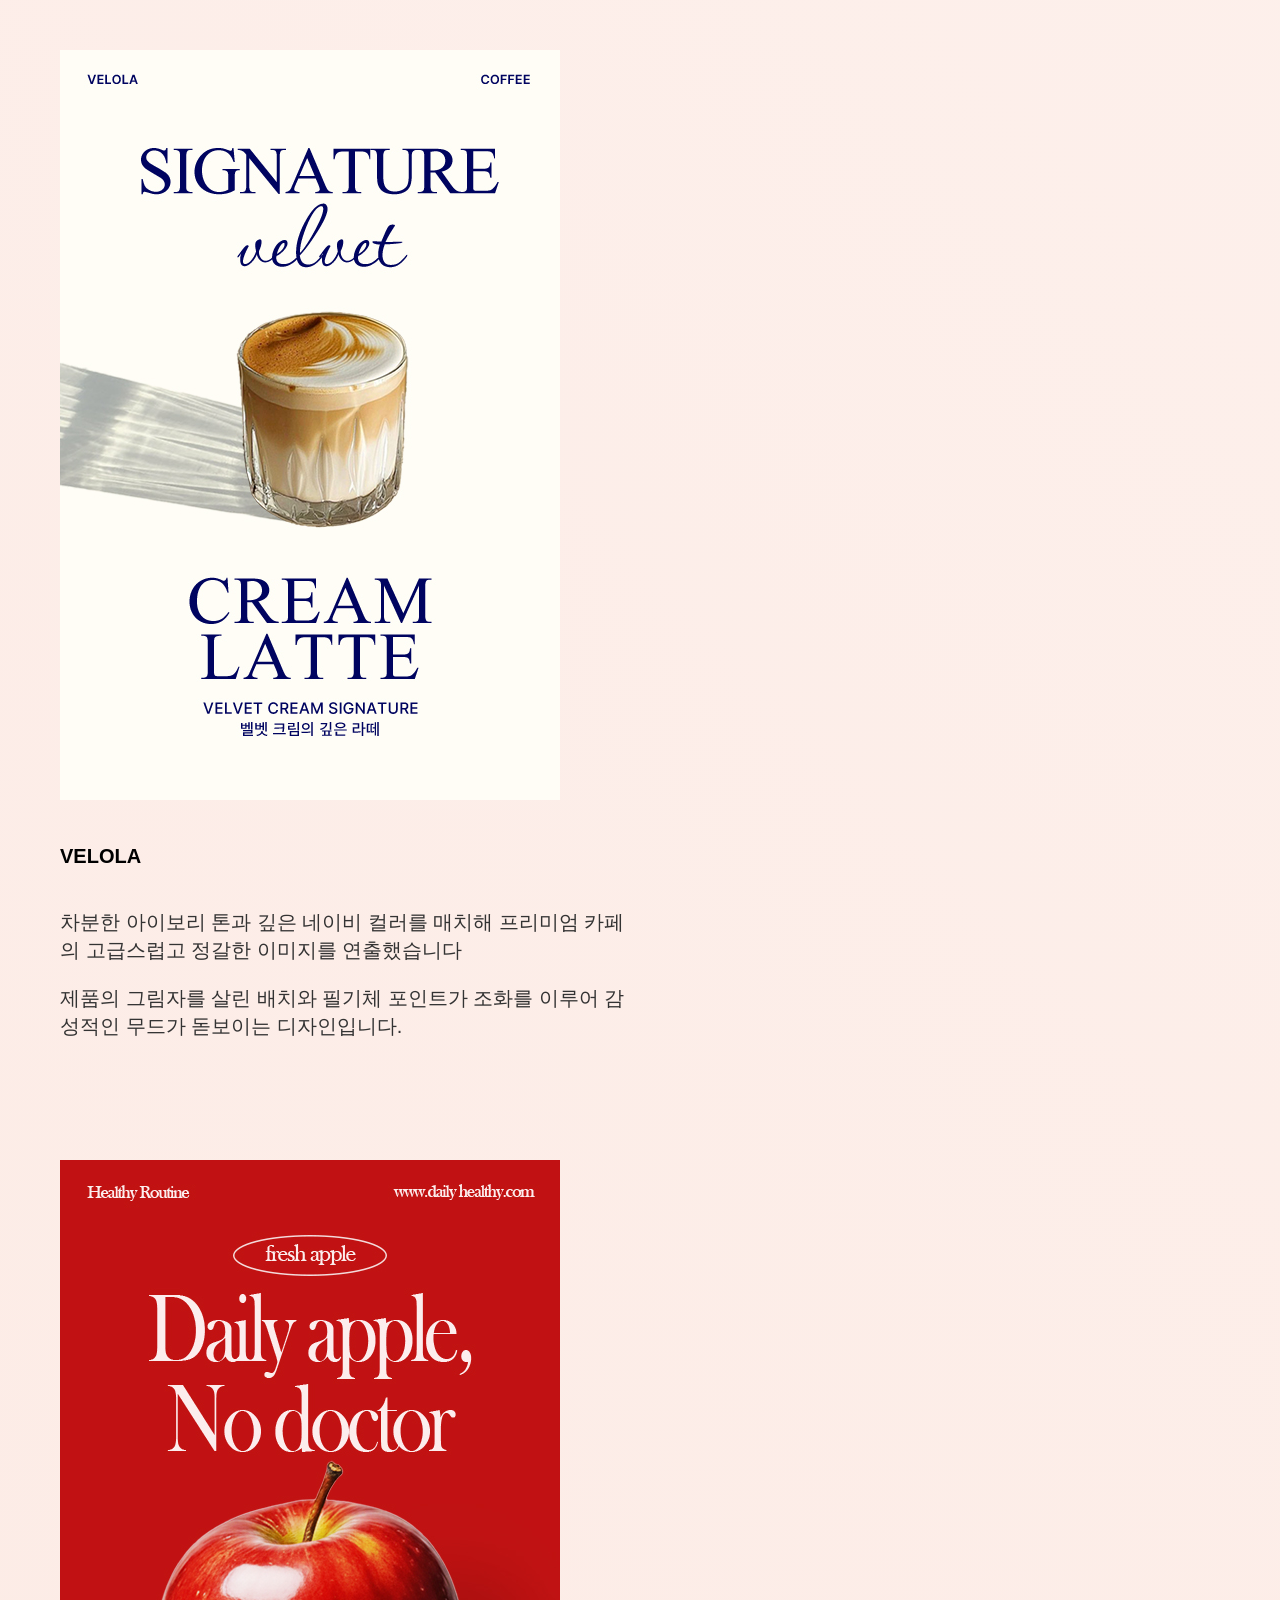
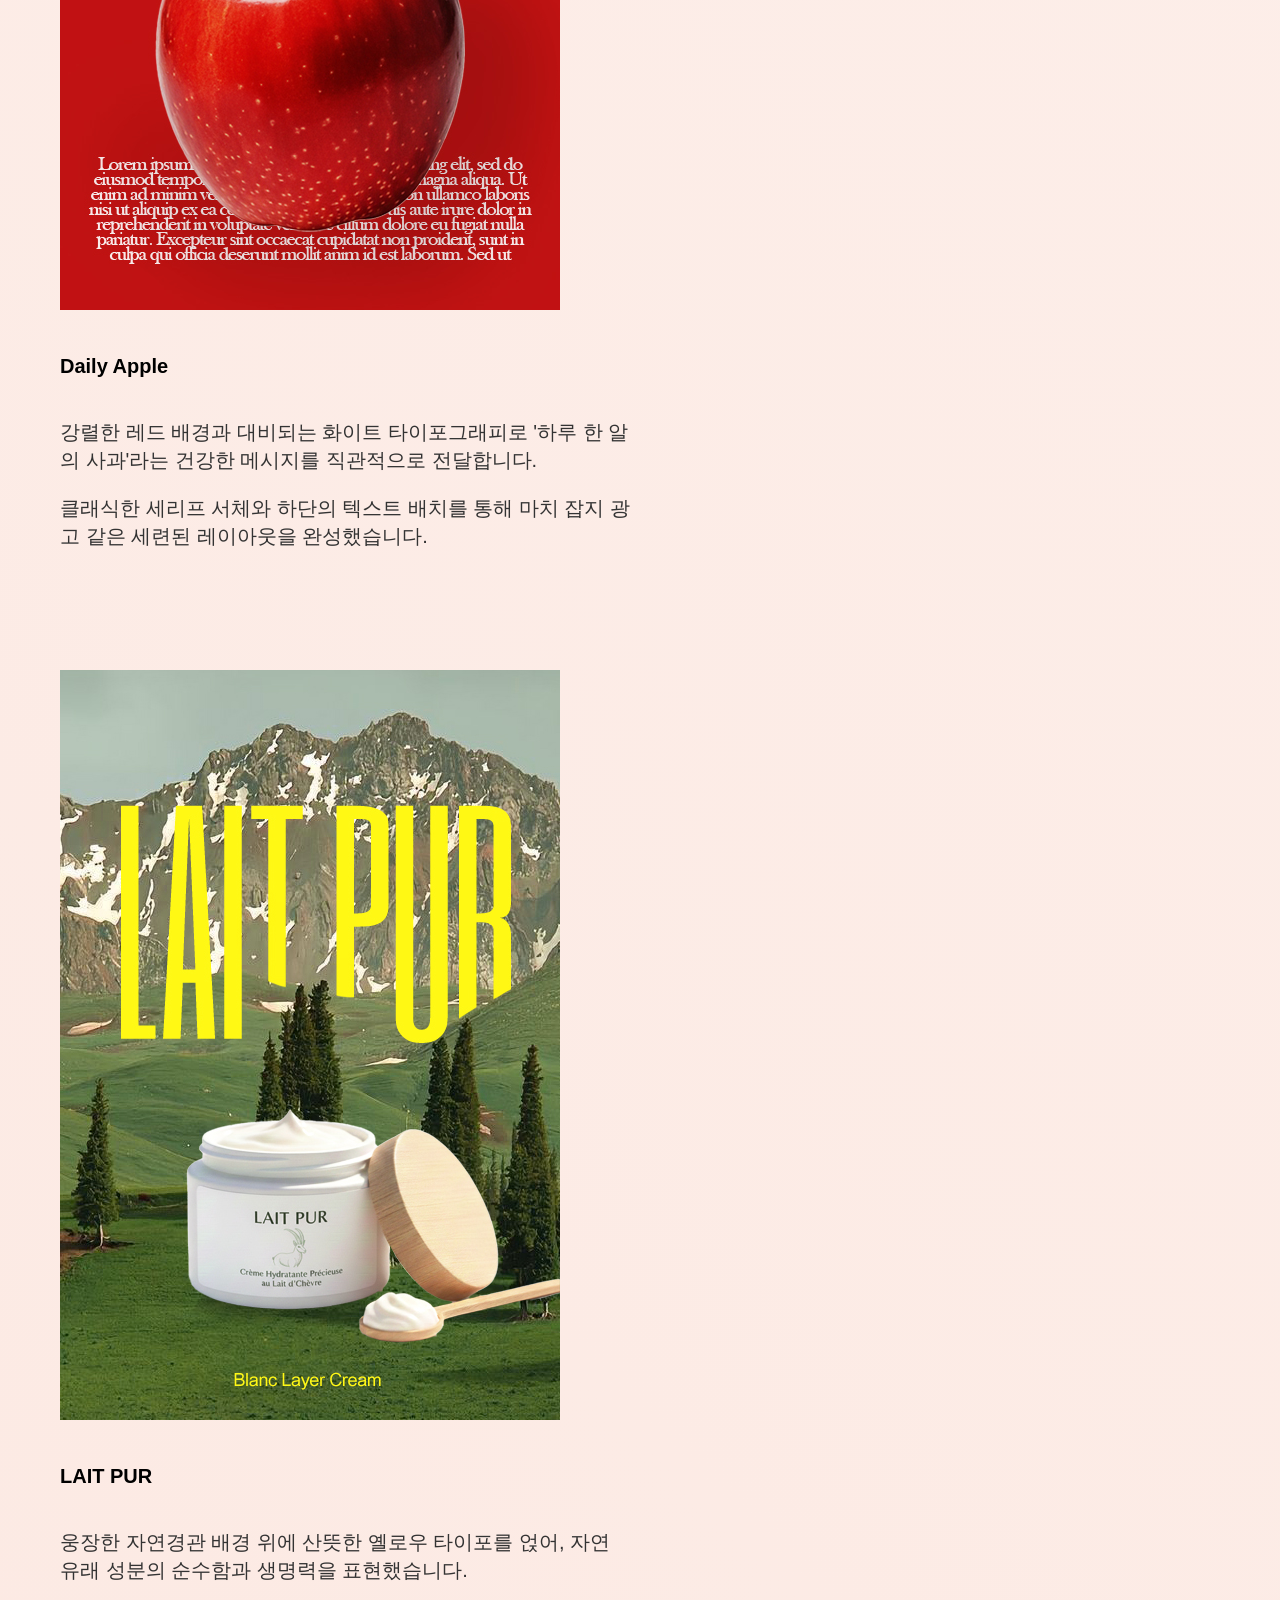
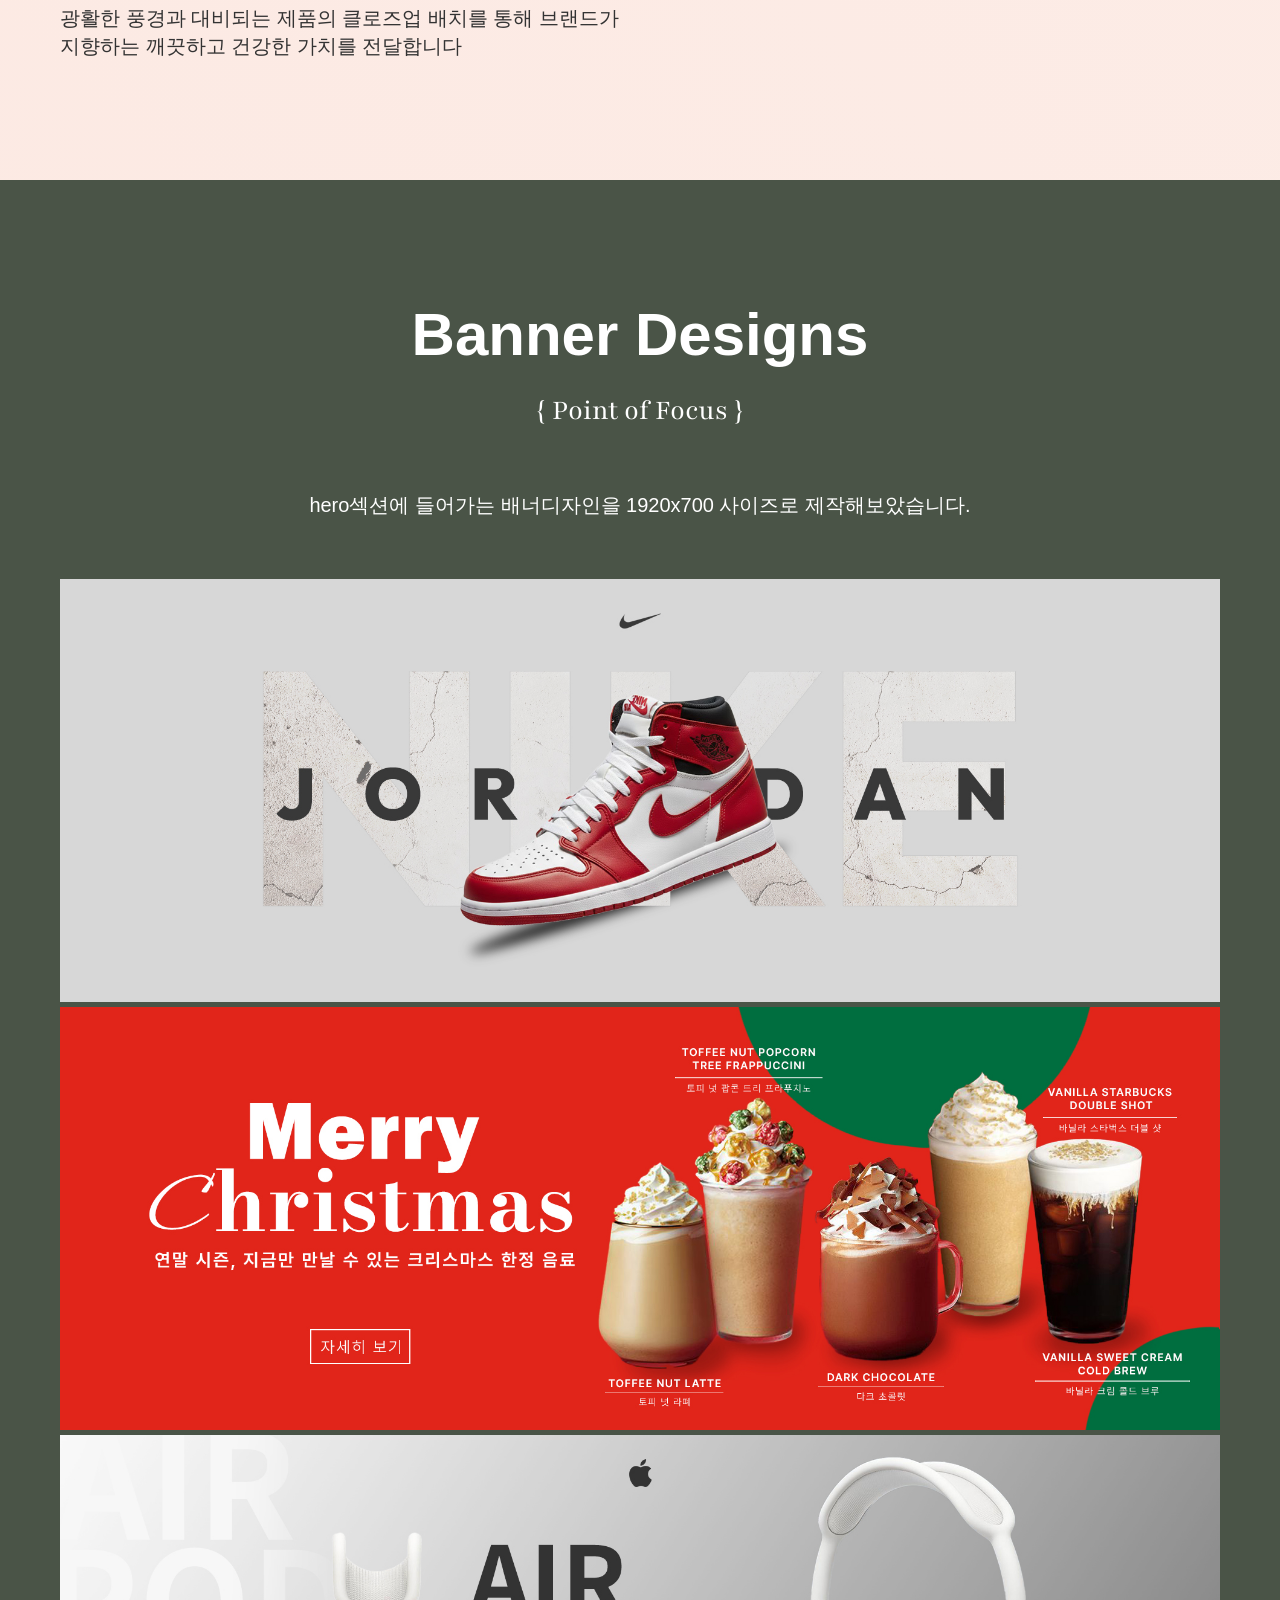
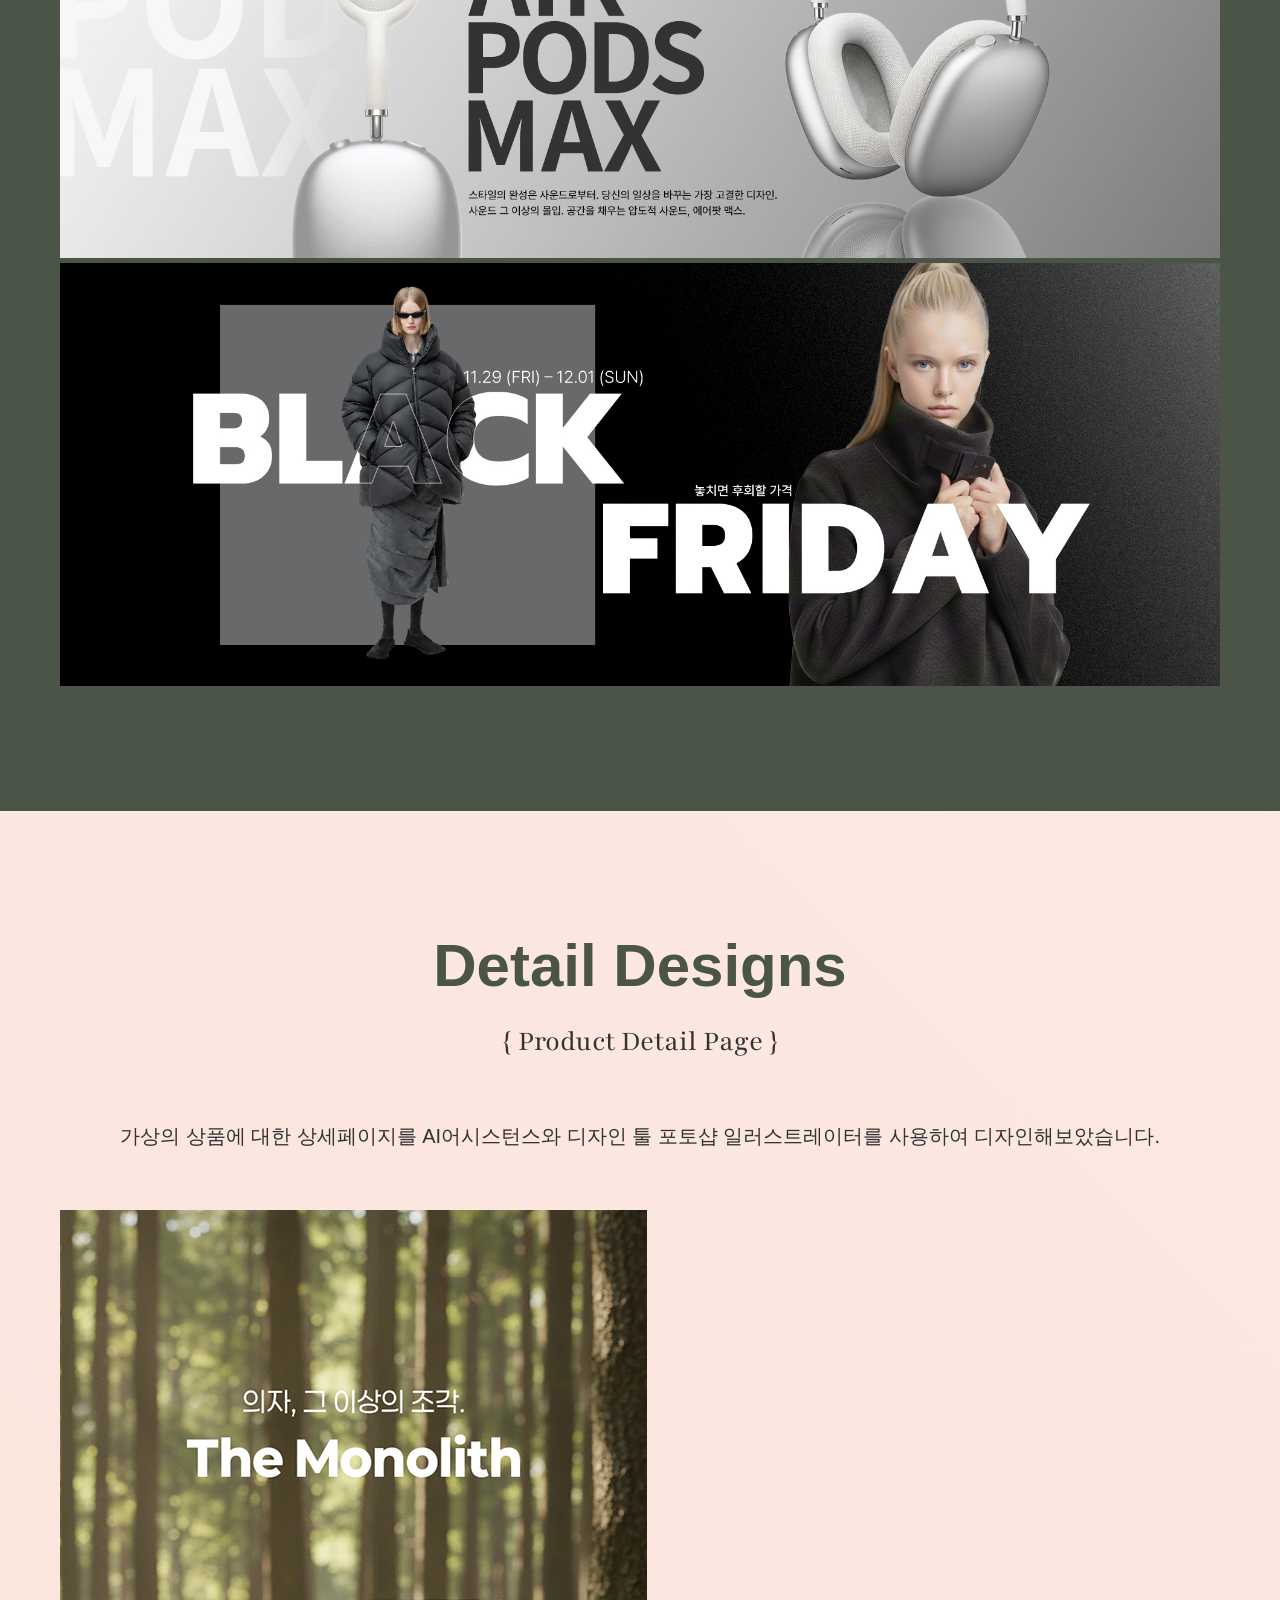
==== commit 379adb39: "멘트 수정" ====
--- a/index.html
+++ b/index.html
@@ -3,19 +3,19 @@
 <head>
     <meta charset="UTF-8">
     <meta name="viewport" content="width=device-width, initial-scale=1.0">
-    <title>웹퍼블리셔/디자이너 장윤서의 프로필페이지입니다.</title>
+    <title>웹디자이너 장윤서의 프로필페이지입니다.</title>
 
     <!-- SEO - 검색 최적화 설정 -->
-    <meta name="description" content="웹퍼블리셔 장윤서의 포트폴리오 홈페이지입니다.">
-    <meta name="keywords" content="웹퍼블리셔 포트폴리오, 웹퍼블리셔 포트폴리오 웹사이트">
-    <meta name="author" content="웹퍼블리셔 장윤서">
+    <meta name="description" content="웹디자이너 장윤서의 포트폴리오 홈페이지입니다.">
+    <meta name="keywords" content="웹디자이너 포트폴리오, 웹디자이너 포트폴리오 웹사이트">
+    <meta name="author" content="웹디자이너 장윤서">
     <!-- 검색 엔진이 페이지 색인 허용시킴(선택적으로 사용) -->
     <meta name="robots" content="index, follow">
     <link rel="icon" sizes="32x32" type="image/png" href="./img/favicon.jpg">
 
     <!-- 오픈그래프 설정 (카카오톡,페이스북과 같은 곳에 링크로 공유될 때 보여지는 카드 정보 내용)-->
-    <meta property="og:title" content="웹퍼블리셔 장윤서의 프로필 홈페이지">
-    <meta property="og:description" content="취업용도의 웹퍼블리셔 포트폴리오 웹사이트 입니다. html, css, javascript 언어를 사용하여 직접 구현하였습니다. 팝업, 배너, 상세페이지 등 제작한 작업물들을 직접 확인하실 수 있습니다.">
+    <meta property="og:title" content="웹디자이너 장윤서의 프로필 홈페이지">
+    <meta property="og:description" content="취업용도의 웹디자이너 포트폴리오 웹사이트 입니다. html, css, javascript 언어를 사용하여 직접 구현하였습니다. 팝업, 배너, 상세페이지 등 제작한 작업물들을 직접 확인하실 수 있습니다.">
     <meta property="og:url" content="/">
     <meta property="og:image" content="./img/sns-card.jpg">
     <meta property="og:type" content="website">
@@ -57,8 +57,8 @@
         <div class="common-frame">
             <h1 class="hero-txt1 ">Detail Driven</h1>
             <div class="hero-txt2">
-                <div class="hero-txt2-left"><span>WEB PUBLISHER/DESIGNER</span>장윤서</div>
-                <div class="hero-txt2-right">작은 디테일의 차이가 견고한 사용자 경험을 만든다고 믿는 웹퍼블리셔/웹디자이너 장윤서입니다.</div>
+                <div class="hero-txt2-left"><span>WEB DESIGNER</span>장윤서</div>
+                <div class="hero-txt2-right">작은 디테일의 차이가 견고한 사용자 경험을 만든다고 믿는 웹디자이너 장윤서입니다.</div>
             </div>
         </div>
     </div>
@@ -74,7 +74,7 @@
             <div class="common-frame">
                 <div class="pro-title" id="sec1">
                     <section>
-                        <h2 class="ani1">Foundation & Standards </h2>
+                        <h2 class="ani1">Foundation & Standards</h2>
                     </section>
                     <section>
                         <h3>보이지 않는 곳의 견고함이 웹의 본질을 결정한다고 생각합니다.</h3>
@@ -89,18 +89,18 @@
                         <div class="card-inner">
             
                             <div class="card-front">
-                                <img src="./img/my-img.jpg" alt="웹퍼블리셔 장윤서의 실모습">
+                                <img src="./img/my-img.jpg" alt="웹디자이너 장윤서의 실모습">
                             </div>
     
                             <div class="card-back">
-                                <img src="./img/card-bg-2.png" alt="윤서 님의 시그니처 꽃 이미지">
+                                <img src="./img/card-bg-2.png" alt="윤서님의 시그니처 꽃 이미지">
                             </div>
     
                         </div>
     
                         <figcaption>
                             <span>장윤서</span>
-                            <span class="fwb">웹퍼블리셔/웹디자이너</span>
+                            <span class="fwb">웹디자이너</span>
                         </figcaption>
                     </figure>
                     <div class="profile-desc">
@@ -237,7 +237,7 @@
             <div class="common-frame">
                 <h2 class="ani1">Popup Designs</h2>
                 <p class="pf1">{ Point of Focus }</p>
-                <p>가로사이즈 500px로 짧은 순간 사용자의 시선을 낚아채는 매력적인 디자인을 제작해보았습니다.</p>
+                <p>가로사이즈 500px로 짧은 순간 사용자의 시선을 낚아채는 매력적인 디자인을 제작해보았습니다. <br> <br>팝업을 클릭해보세요.</p>
                 <div class="swiper mySwiper ">
                     <div class="swiper-wrapper">
                         <div class="swiper-slide">
@@ -328,7 +328,7 @@
         </div>
     
         <!-- 포스터 디자인 섹션 -->
-         <div class="poster" id="sec4">
+        <div class="poster" id="sec4">
             <div class="common-frame">
                 <ul class="poster-list">
                     <li>
@@ -382,7 +382,7 @@
         </div>
     
         <!-- 배너 디자인 -->
-         <div class="banner" id="sec5">
+        <div class="banner" id="sec5">
             <div class="common-frame">
                 <h2 class="ani1">Banner Designs</h2>
                 <p class="pf1">{  Point of Focus  }</p>
@@ -460,7 +460,7 @@
         </div>
 
         <!-- 프로젝트 디자인 -->
-         <div class="project" id="sec7">
+        <div class="project" id="sec7">
             <div class="common-frame">
                 <h2 class="ani1">Responsive Web Works</h2>
                 <p class="pf1">{  Modern / Minimal  }</p>
@@ -528,9 +528,9 @@
             <div class="common-frame">
                 <h1>Growing to Perfection.</h1>
                 <figure class="pro-img">
-                    <img src="./img/contact-me.png" alt="웹퍼블리셔 장윤서">
+                    <img src="./img/contact-me.png" alt="웹디자이너 장윤서">
                 </figure>
-                <h2>깊은 곳에서 다진 단단한 뿌리로 탁월함을 피워내는, 웹 퍼블리셔 장윤서입니다.</h2>
+                <h2>깊은 곳에서 다진 단단한 뿌리로 탁월함을 피워내는, 웹디자이너 장윤서입니다.</h2>
                 <p>치열한 생명력은 결코 헛되지 않기에, 노력을 넘어 실력으로 가치를 입증하겠습니다. <br>
                 가장 깊은 곳에서 다진 단단한 뿌리로, 흔들림 없는 완성을 피워내겠습니다.</p>
                 <h3>Here</h3>
